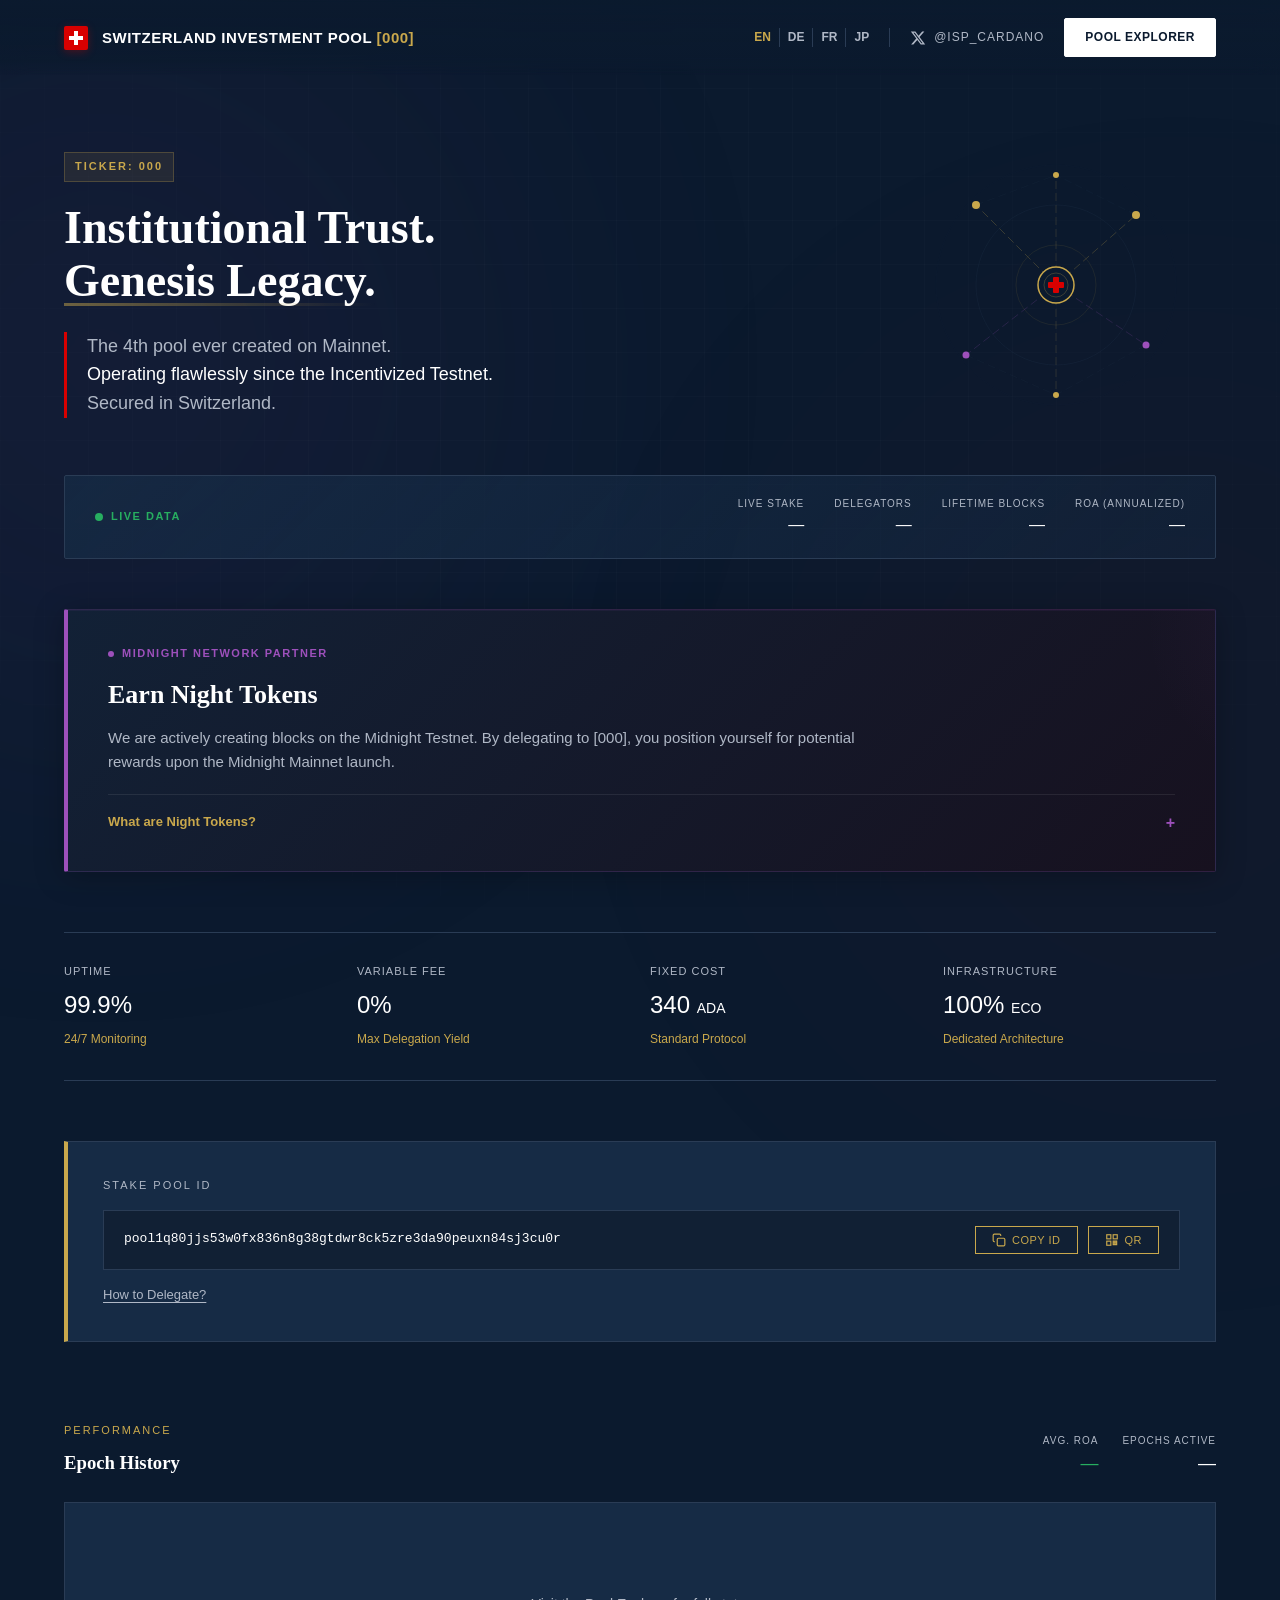
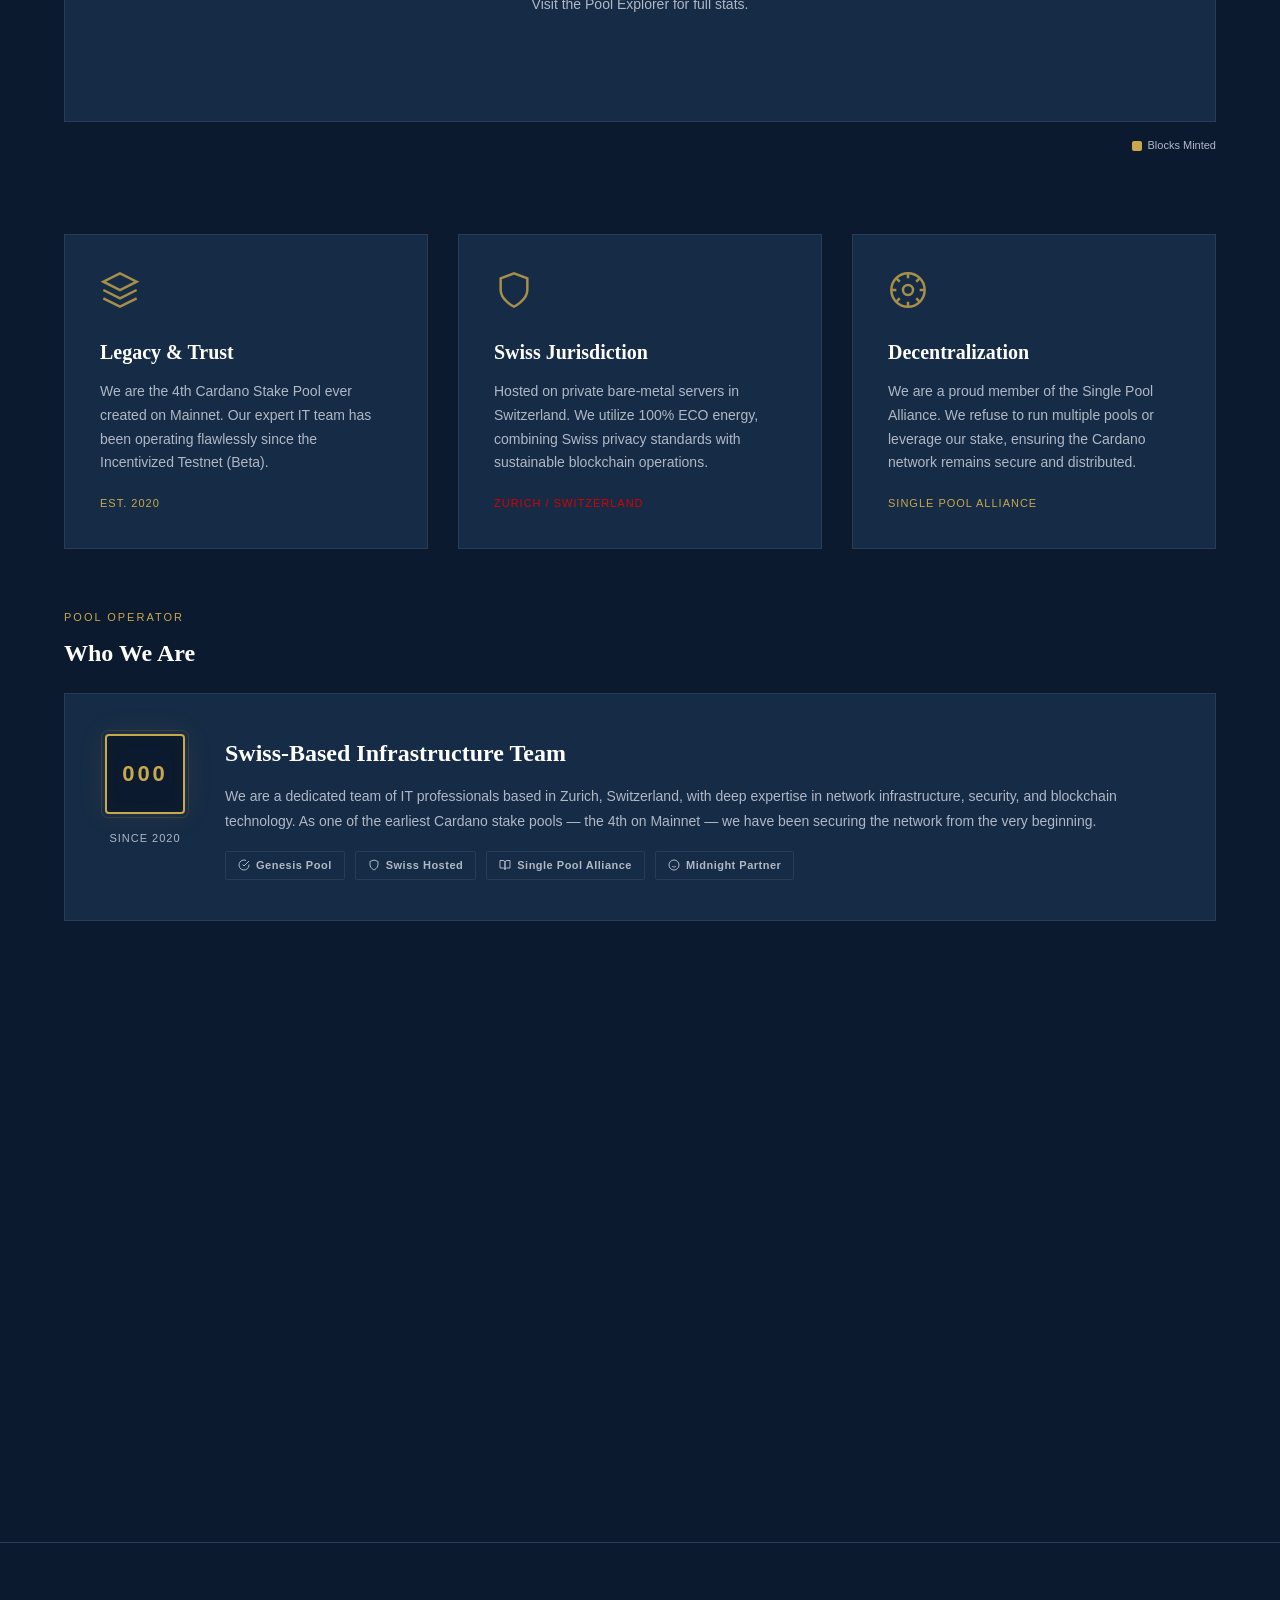
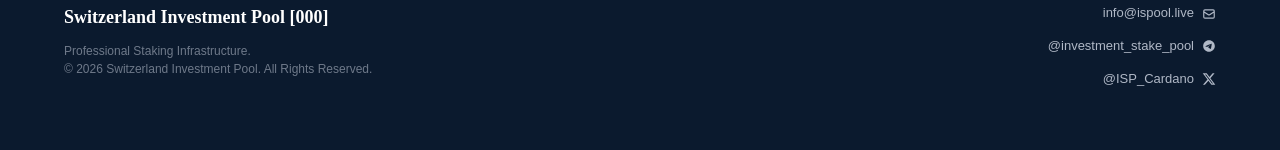
==== index.html @ ace597f5 "Remove yellowish gradient from top of page Removes three gold-tinted background elements that were c" ====
<!DOCTYPE html>
<html lang="en">
<head>
    <meta charset="UTF-8">
    <meta name="viewport" content="width=device-width, initial-scale=1.0">
    
    <title>Switzerland Investment Pool [000] | Midnight & Cardano</title>
    <meta name="description" content="Institutional-grade Cardano Staking. Swiss Jurisdiction. Single Pool Alliance. Ticker: 000. The 4th pool ever created on Mainnet.">
    <meta name="keywords" content="Cardano, Staking, ADA, Stake Pool, Switzerland, Midnight, Night Tokens, Single Pool Alliance, 000">
    <link rel="canonical" href="https://ispool.live/">
    <link rel="alternate" hreflang="en" href="https://ispool.live/">
    <link rel="alternate" hreflang="de" href="https://ispool.live/?lang=de">
    <link rel="alternate" hreflang="fr" href="https://ispool.live/?lang=fr">
    <link rel="alternate" hreflang="ja" href="https://ispool.live/?lang=ja">
    <link rel="alternate" hreflang="x-default" href="https://ispool.live/">
    
    <meta property="og:type" content="website">
    <meta property="og:url" content="https://ispool.live/">
    <meta property="og:title" content="Switzerland Investment Pool [000] — Cardano Staking">
    <meta property="og:description" content="The 4th pool ever created on Mainnet. Swiss Jurisdiction. 100% ECO Energy. Midnight Network Partner.">
    <meta property="og:image" content="https://ispool.live/og-image.png">
    <meta property="og:image:type" content="image/png">
    <meta property="og:image:width" content="1200">
    <meta property="og:image:height" content="630">
    <meta property="og:locale" content="en_US">
    <meta property="og:locale:alternate" content="de_CH">
    <meta property="og:locale:alternate" content="fr_CH">
    <meta property="og:locale:alternate" content="ja_JP">
    
    <meta name="twitter:card" content="summary_large_image">
    <meta name="twitter:site" content="@ISP_Cardano">
    <meta name="twitter:title" content="Switzerland Investment Pool [000]">
    <meta name="twitter:description" content="Institutional-grade Cardano Staking. Swiss Jurisdiction. Midnight Network Partner.">
    <meta name="twitter:image" content="https://ispool.live/og-image.png">

    <link rel="icon" type="image/svg+xml" href="data:image/svg+xml,%3Csvg xmlns='http://www.w3.org/2000/svg' viewBox='0 0 32 32'%3E%3Crect width='32' height='32' fill='%23D80000' rx='4'/%3E%3Cpath fill='%23FFF' d='M14 6h4v8h8v4h-8v8h-4v-8H6v-4h8z'/%3E%3C/svg%3E">
    <link rel="apple-touch-icon" href="apple-touch-icon.png">
    <link rel="icon" type="image/png" sizes="32x32" href="favicon.png">
    
    <meta name="robots" content="index, follow">
    <meta http-equiv="Content-Security-Policy" content="default-src 'self'; script-src 'self' 'unsafe-inline' https://cdnjs.cloudflare.com; style-src 'self' 'unsafe-inline' https://fonts.googleapis.com; font-src https://fonts.gstatic.com; connect-src https://cardano-mainnet.blockfrost.io; img-src 'self' data:;">
    <meta name="theme-color" content="#0B1A2E">
    <meta name="apple-mobile-web-app-capable" content="yes">
    <meta name="apple-mobile-web-app-status-bar-style" content="black-translucent">
    
    <script type="application/ld+json">
    {
        "@context": "https://schema.org",
        "@type": "Organization",
        "name": "Switzerland Investment Pool [000]",
        "url": "https://ispool.live",
        "description": "Institutional-grade Cardano Staking. Swiss Jurisdiction. Single Pool Alliance.",
        "foundingDate": "2020",
        "areaServed": "Worldwide",
        "email": "info@ispool.live",
        "sameAs": ["https://x.com/ISP_Cardano","https://t.me/investment_stake_pool"],
        "address": {"@type": "PostalAddress","addressCountry": "CH","addressLocality": "Zurich"}
    }
    </script>

    <link rel="preconnect" href="https://fonts.googleapis.com">
    <link rel="preconnect" href="https://fonts.gstatic.com" crossorigin>
    <link rel="preconnect" href="https://cdnjs.cloudflare.com" crossorigin>
    <link rel="preconnect" href="https://cardano-mainnet.blockfrost.io" crossorigin>
    <link href="https://fonts.googleapis.com/css2?family=Inter:wght@400;600&family=Playfair+Display:wght@600&display=swap" rel="stylesheet">
    <!-- Noto Sans JP loaded on demand when Japanese is selected (see loadJapaneseFont in JS) -->
    <!-- QR library loaded on demand when QR button is clicked -->
    
    <style>
        :root {
            --bg-dark: #0B1A2E;--bg-card: #162B45;--accent-gold: #C9A84C;
            --accent-purple: #9D50BB;--swiss-red: #D80000;--text-white: #FFFFFF;
            --text-grey: #B0B8C6;--border: #2A3C55;--success: #27AE60;
        }
        *{margin:0;padding:0;box-sizing:border-box}
        html{scroll-behavior:smooth}
        body{font-family:'Inter','Noto Sans JP',sans-serif;background:var(--bg-dark);color:var(--text-white);line-height:1.6;-webkit-font-smoothing:antialiased;overflow-x:hidden}
        .skip-link{position:absolute;top:-100%;left:50%;transform:translateX(-50%);background:var(--accent-gold);color:var(--bg-dark);padding:8px 16px;font-weight:600;font-size:13px;z-index:9999;border-radius:0 0 4px 4px;transition:top .2s}
        .skip-link:focus{top:0}
        .bg-mesh{position:fixed;top:0;left:0;width:100%;height:100%;background-image:linear-gradient(rgba(255,255,255,.015) 1px,transparent 1px),linear-gradient(90deg,rgba(255,255,255,.015) 1px,transparent 1px);background-size:44px 44px;pointer-events:none;z-index:-1;mask-image:radial-gradient(ellipse 120% 120% at 50% 40%,black 20%,transparent 70%);-webkit-mask-image:radial-gradient(ellipse 120% 120% at 50% 40%,black 20%,transparent 70%)}
        .bg-mesh::after{display:none}
        .ambient-glow{position:fixed;pointer-events:none;z-index:-1;width:800px;height:800px;border-radius:50%;filter:blur(160px);opacity:.06;will-change:transform}
        .ambient-glow--purple{bottom:15%;left:-300px;background:var(--accent-purple)}
        .ambient-glow--red{top:35%;right:-300px;background:var(--swiss-red);opacity:.035}
        h1,h2,h3,h4{font-family:'Playfair Display','Noto Sans JP',serif;color:var(--text-white);font-weight:600}
        a{text-decoration:none;color:inherit;transition:all .2s ease}
        .container{max-width:1200px;margin:0 auto;padding:0 24px;position:relative}
        .section-label{font-family:'Inter',sans-serif;font-size:11px;text-transform:uppercase;letter-spacing:2px;color:var(--accent-gold);margin-bottom:8px;display:block}

        /* NAV */
        nav{padding:18px 0;border-bottom:none;background:linear-gradient(to bottom,rgba(11,26,46,.92),rgba(11,26,46,.85) 80%,rgba(11,26,46,0));backdrop-filter:blur(14px);-webkit-backdrop-filter:blur(14px);position:sticky;top:0;z-index:100}
        .nav-content{display:flex;justify-content:space-between;align-items:center}
        .logo-container{display:flex;align-items:center;gap:14px}
        .swiss-cross{width:24px;height:24px;background:var(--swiss-red);position:relative;display:flex;justify-content:center;align-items:center;border-radius:2px;box-shadow:0 2px 8px rgba(216,0,0,.3);flex-shrink:0}
        .swiss-cross::before{content:'';position:absolute;width:14px;height:4px;background:#fff}
        .swiss-cross::after{content:'';position:absolute;width:4px;height:14px;background:#fff}
        .logo-text{font-size:15px;font-weight:700;letter-spacing:.5px;white-space:nowrap}
        .logo-text span{color:var(--accent-gold)}
        .nav-right{display:flex;align-items:center;gap:20px}
        .lang-switch{display:flex;gap:0;font-size:12px;font-weight:600;color:var(--text-grey);border-right:1px solid var(--border);padding-right:20px}
        .lang-opt{cursor:pointer;transition:color .2s;padding:0 8px;border-right:1px solid var(--border)}
        .lang-opt:last-child{border-right:none;padding-right:0}
        .lang-opt:hover,.lang-opt.active{color:var(--accent-gold)}
        .social-link{display:flex;align-items:center;gap:8px;font-size:12px;text-transform:uppercase;letter-spacing:1px;color:var(--text-grey)}
        .social-link:hover{color:var(--accent-gold)}
        .btn-delegate{background:var(--text-white);color:var(--bg-dark);padding:9px 20px;font-weight:600;font-size:12px;text-transform:uppercase;letter-spacing:.5px;border:1px solid var(--text-white);border-radius:2px;transition:all .25s ease}
        .btn-delegate:hover{background:transparent;color:var(--text-white)}
        .nav-toggle{display:none;background:none;border:none;cursor:pointer;width:28px;height:20px;position:relative;flex-shrink:0}
        .nav-toggle span{display:block;width:100%;height:2px;background:var(--text-white);position:absolute;left:0;transition:all .3s ease}
        .nav-toggle span:nth-child(1){top:0}.nav-toggle span:nth-child(2){top:9px}.nav-toggle span:nth-child(3){top:18px}
        .nav-toggle.active span:nth-child(1){top:9px;transform:rotate(45deg)}.nav-toggle.active span:nth-child(2){opacity:0}.nav-toggle.active span:nth-child(3){top:9px;transform:rotate(-45deg)}

        /* ANIMATIONS */
        .reveal{opacity:0;transform:translateY(28px);transition:opacity .8s cubic-bezier(.16,1,.3,1),transform .8s cubic-bezier(.16,1,.3,1)}
        .reveal.visible{opacity:1;transform:translateY(0)}
        .reveal-delay-1{transition-delay:.12s}.reveal-delay-2{transition-delay:.24s}.reveal-delay-3{transition-delay:.36s}

        /* HERO */
        .hero{padding:70px 0 50px;display:flex;align-items:center;gap:60px;position:relative}
        .hero-text{flex:1;min-width:0}.hero-visual{flex:0 0 320px;display:flex;justify-content:center;align-items:center}
        .ticker-badge{display:inline-block;background:rgba(201,168,76,.1);color:var(--accent-gold);padding:5px 10px;font-size:11px;font-weight:600;letter-spacing:2px;margin-bottom:20px;border:1px solid rgba(201,168,76,.25)}
        .hero h1{font-size:46px;line-height:1.15;margin-bottom:24px}
        .hero h1 .gold-line{display:inline-block;position:relative}
        .hero h1 .gold-line::after{content:'';position:absolute;bottom:2px;left:0;width:100%;height:3px;background:linear-gradient(90deg,var(--accent-gold),transparent);opacity:.5}
        .hero-highlight{color:var(--text-grey);font-weight:400;font-size:18px;border-left:3px solid var(--swiss-red);padding-left:20px}

        /* NETWORK VIZ */
        .network-viz{width:280px;height:280px}
        .network-viz svg{width:100%;height:100%}
        .node-pulse{animation:nodePulse 3s ease-in-out infinite}
        .node-pulse:nth-child(2){animation-delay:.5s}.node-pulse:nth-child(3){animation-delay:1s}.node-pulse:nth-child(4){animation-delay:1.5s}.node-pulse:nth-child(5){animation-delay:2s}
        @keyframes nodePulse{0%,100%{opacity:.4;r:3}50%{opacity:1;r:5}}
        .edge-flow{stroke-dasharray:8 4;animation:edgeFlow 2.5s linear infinite}
        @keyframes edgeFlow{to{stroke-dashoffset:-24}}
        .center-ring{animation:ringPulse 4s ease-in-out infinite}
        @keyframes ringPulse{0%,100%{opacity:.15;r:38}50%{opacity:.3;r:42}}

        /* LIVE STATS */
        .live-stats-banner{background:linear-gradient(135deg,rgba(22,43,69,.8),rgba(22,43,69,.4));border:1px solid var(--border);border-radius:2px;padding:20px 30px;margin-bottom:50px;display:flex;align-items:center;gap:12px}
        .live-indicator{display:flex;align-items:center;gap:8px;font-size:11px;font-weight:600;text-transform:uppercase;letter-spacing:1.5px;color:var(--success);white-space:nowrap}
        .live-indicator .dot{width:8px;height:8px;background:var(--success);border-radius:50%;animation:pulse-live 2s ease-in-out infinite}
        @keyframes pulse-live{0%,100%{box-shadow:0 0 0 0 rgba(39,174,96,.5)}50%{box-shadow:0 0 0 6px rgba(39,174,96,0)}}
        .live-stats-grid{display:flex;gap:30px;margin-left:auto;flex-wrap:wrap}
        .live-stat{text-align:right}
        .live-stat-label{font-size:10px;text-transform:uppercase;letter-spacing:1px;color:var(--text-grey)}
        .live-stat-value{font-size:16px;font-weight:500;color:var(--text-white)}
        .live-stat-value.loading{color:var(--text-grey);background:linear-gradient(90deg,var(--text-grey),rgba(176,184,198,.3),var(--text-grey));background-size:200% 100%;-webkit-background-clip:text;-webkit-text-fill-color:transparent;animation:shimmer 1.5s ease-in-out infinite}
        @keyframes shimmer{0%{background-position:200% 0}100%{background-position:-200% 0}}

        /* MIDNIGHT */
        .midnight-feature{background:linear-gradient(135deg,#122136,#17111F);border:1px solid rgba(157,80,187,.2);border-left:4px solid var(--accent-purple);padding:35px 40px;margin-bottom:60px;border-radius:2px;box-shadow:0 4px 30px rgba(0,0,0,.25),inset 0 1px 0 rgba(157,80,187,.08);position:relative;overflow:hidden}
        .midnight-feature::after{content:'';position:absolute;top:-50%;right:-20%;width:300px;height:300px;background:radial-gradient(circle,rgba(157,80,187,.06),transparent 70%);pointer-events:none}
        .midnight-badge{font-size:11px;font-weight:700;text-transform:uppercase;letter-spacing:1.5px;color:var(--accent-purple);margin-bottom:12px;display:flex;align-items:center;gap:8px}
        .midnight-badge::before{content:'';width:6px;height:6px;background:var(--accent-purple);border-radius:50%;animation:pulse-dot 2s ease infinite;flex-shrink:0}
        @keyframes pulse-dot{0%,100%{opacity:1;box-shadow:0 0 0 0 rgba(157,80,187,.4)}50%{opacity:.8;box-shadow:0 0 0 6px rgba(157,80,187,0)}}
        .midnight-content h3{font-size:26px;margin-bottom:10px}
        .midnight-content p{color:var(--text-grey);max-width:750px;font-size:15px;margin-bottom:0}
        details{margin-top:20px;border-top:1px solid rgba(255,255,255,.08);padding-top:15px}
        summary{font-size:13px;color:var(--accent-gold);cursor:pointer;font-weight:600;list-style:none;display:flex;align-items:center;gap:10px}
        summary::-webkit-details-marker{display:none}
        summary::after{content:'+';font-size:16px;margin-left:auto;color:var(--accent-purple);transition:transform .3s}
        details[open] summary::after{content:'−'}
        details .details-body{font-size:14px;margin-top:10px;color:var(--text-grey);line-height:1.7;animation:slideDown .3s ease}
        @keyframes slideDown{from{opacity:0;transform:translateY(-6px)}to{opacity:1;transform:translateY(0)}}

        /* METRICS */
        .metrics-strip{display:grid;grid-template-columns:repeat(4,1fr);gap:20px;margin-bottom:60px;padding:30px 0;border-top:1px solid var(--border);border-bottom:1px solid var(--border)}
        .metric-item h4{font-family:'Inter','Noto Sans JP',sans-serif;font-size:11px;text-transform:uppercase;letter-spacing:1px;color:var(--text-grey);margin-bottom:6px;font-weight:500}
        .metric-item p{font-size:24px;font-weight:400}
        .metric-item .sub-text{font-size:12px;color:var(--accent-gold)}

        /* POOL ID */
        .pool-id-section{background:var(--bg-card);padding:35px;border:1px solid var(--border);margin-bottom:80px;border-left:4px solid var(--accent-gold)}
        .pool-id-box{display:flex;justify-content:space-between;align-items:center;background:rgba(0,0,0,.25);padding:15px 20px;border:1px solid var(--border);margin-top:15px;gap:15px;flex-wrap:wrap}
        .id-text{font-family:'Inter',monospace;font-size:13px;word-break:break-all;flex:1}
        .pool-id-actions{display:flex;gap:10px;align-items:center}
        .copy-btn,.qr-btn{background:transparent;border:1px solid var(--accent-gold);color:var(--accent-gold);padding:6px 16px;font-size:11px;cursor:pointer;text-transform:uppercase;transition:all .25s ease;white-space:nowrap;font-family:'Inter',sans-serif;letter-spacing:.5px;display:flex;align-items:center;gap:6px}
        .copy-btn:hover,.qr-btn:hover{background:var(--accent-gold);color:var(--bg-dark)}
        .copy-btn:focus-visible,.qr-btn:focus-visible{outline:2px solid var(--accent-gold);outline-offset:2px}
        .copy-btn.copied{border-color:var(--success);color:var(--success)}
        .help-link{display:inline-block;margin-top:15px;font-size:13px;color:var(--text-grey);text-decoration:underline;cursor:pointer;text-underline-offset:3px}
        .help-link:hover{color:var(--accent-gold)}

        /* PERFORMANCE */
        .performance-section{margin-bottom:80px}
        .perf-header{display:flex;justify-content:space-between;align-items:flex-end;margin-bottom:24px;flex-wrap:wrap;gap:12px}
        .perf-summary{display:flex;gap:24px}
        .perf-summary-item{text-align:right}
        .perf-summary-label{font-size:10px;text-transform:uppercase;letter-spacing:1px;color:var(--text-grey)}
        .perf-summary-value{font-size:18px;font-weight:500}
        .perf-summary-value.positive{color:var(--success)}
        .chart-container{background:var(--bg-card);border:1px solid var(--border);padding:30px;min-height:220px}
        .chart-bars{display:flex;align-items:flex-end;gap:3px;height:160px;padding-top:10px}
        .chart-bar-wrap{flex:1;display:flex;flex-direction:column;align-items:center;gap:6px;height:100%;justify-content:flex-end}
        .chart-bar{width:100%;min-width:6px;background:linear-gradient(to top,rgba(201,168,76,.3),var(--accent-gold));border-radius:2px 2px 0 0;transition:all .4s ease}
        .chart-bar:hover{filter:brightness(1.2)}
        .chart-bar.missed{background:linear-gradient(to top,rgba(216,0,0,.2),rgba(216,0,0,.5))}
        .chart-bar-label{font-size:9px;color:var(--text-grey)}
        .chart-placeholder{color:var(--text-grey);font-size:14px;text-align:center;padding:60px 20px}
        .chart-legend{display:flex;gap:20px;margin-top:15px;justify-content:flex-end}
        .chart-legend-item{display:flex;align-items:center;gap:6px;font-size:11px;color:var(--text-grey)}
        .chart-legend-dot{width:10px;height:10px;border-radius:2px;background:var(--accent-gold)}

        /* CARDS */
        .grid-section{display:grid;grid-template-columns:repeat(auto-fit,minmax(300px,1fr));gap:30px;margin-bottom:60px}
        .card{padding:35px;border:1px solid var(--border);background:var(--bg-card);transition:transform .3s cubic-bezier(.16,1,.3,1),border-color .3s,box-shadow .3s;display:flex;flex-direction:column;justify-content:space-between;position:relative;overflow:hidden}
        .card::before{content:'';position:absolute;top:0;left:0;width:100%;height:2px;background:linear-gradient(90deg,transparent,var(--accent-gold),transparent);opacity:0;transition:opacity .3s}
        .card:hover{transform:translateY(-4px);border-color:rgba(201,168,76,.3);box-shadow:0 8px 30px rgba(0,0,0,.3)}
        .card:hover::before{opacity:1}
        .card-icon{width:40px;height:40px;margin-bottom:18px;color:var(--accent-gold);opacity:.8}
        .card h3{font-size:20px;margin-bottom:12px}
        .card p{color:var(--text-grey);font-size:14px;margin-bottom:20px;line-height:1.7}
        .card-footer{font-size:11px;text-transform:uppercase;letter-spacing:1px;margin-top:auto}
        .card-footer--gold{color:var(--accent-gold)}
        .card-footer--red{color:var(--swiss-red)}

        /* OPERATOR */
        .operator-section{margin-bottom:80px}
        .operator-card{display:grid;grid-template-columns:auto 1fr;gap:40px;background:var(--bg-card);border:1px solid var(--border);padding:40px}
        .operator-visual{display:flex;flex-direction:column;align-items:center;gap:16px}
        .operator-badge{width:80px;height:80px;background:var(--bg-dark);border:2px solid var(--accent-gold);border-radius:4px;display:flex;align-items:center;justify-content:center;font-family:'Inter',sans-serif;font-size:22px;font-weight:700;letter-spacing:3px;color:var(--accent-gold);box-shadow:0 0 30px rgba(201,168,76,0.1),inset 0 0 20px rgba(201,168,76,0.03);position:relative}
        .operator-badge::after{content:'';position:absolute;inset:-6px;border:1px solid rgba(201,168,76,0.15);border-radius:7px;pointer-events:none}
        .operator-since{font-size:11px;color:var(--text-grey);text-transform:uppercase;letter-spacing:1px}
        .operator-details h3{font-size:24px;margin-bottom:12px}
        .operator-details p{color:var(--text-grey);font-size:14px;line-height:1.8;margin-bottom:16px}
        .operator-badges{display:flex;gap:10px;flex-wrap:wrap}
        .op-badge{padding:5px 12px;font-size:11px;font-weight:600;letter-spacing:.5px;border:1px solid var(--border);color:var(--text-grey);border-radius:2px;display:flex;align-items:center;gap:6px}
        .op-badge svg{width:12px;height:12px}

        /* UTILITY */
        .text-white-medium{color:var(--text-white);font-weight:500}
        .unit{font-size:14px}
        .section-title{font-size:24px;margin-bottom:20px}
        .pool-id-label{font-size:11px;color:var(--text-grey);text-transform:uppercase;letter-spacing:2px}
        .footer-copy{opacity:.6;line-height:1.5;font-size:12px}
        .modal-subtitle{color:var(--text-grey);font-size:14px;margin-bottom:20px}
        .modal-heading{margin-bottom:20px;color:var(--accent-gold)}
        .qr-modal-narrow{max-width:400px}
        .qr-code-wrap{background:#fff;padding:16px;border-radius:4px;display:inline-block;margin-bottom:16px}

        /* SPECS */
        .specs-section{margin-bottom:80px}
        .specs-container{border:1px solid var(--border);border-radius:2px;overflow:hidden}
        .spec-row{display:flex;border-bottom:1px solid var(--border);background:rgba(22,43,69,.3);transition:background .2s}
        .spec-row:hover{background:rgba(22,43,69,.6)}
        .spec-row:last-child{border-bottom:none}
        .spec-label{width:30%;padding:20px;background:rgba(11,26,46,.8);border-right:1px solid var(--border);color:var(--text-grey);font-size:13px;font-weight:500;display:flex;align-items:center}
        .spec-value{width:70%;padding:20px;font-family:'Inter',monospace;font-size:13px;display:flex;flex-direction:column;justify-content:center}
        .spec-value span{font-size:12px;color:var(--accent-gold);margin-top:4px}

        /* FOOTER */
        footer{border-top:1px solid var(--border);padding:60px 0;color:var(--text-grey);font-size:13px;background:var(--bg-dark)}
        .footer-content{display:flex;justify-content:space-between;align-items:flex-start;flex-wrap:wrap;gap:40px}
        .footer-brand{font-family:'Playfair Display',serif;color:var(--text-white);font-size:18px;margin-bottom:10px;font-weight:600}
        .footer-links{display:flex;flex-direction:column;gap:12px;text-align:right}
        .footer-link{display:flex;align-items:center;justify-content:flex-end;gap:8px;transition:color .2s}
        .footer-link:hover{color:var(--accent-gold)}

        /* MODALS */
        .modal{display:none;position:fixed;z-index:1000;left:0;top:0;width:100%;height:100%;overflow:auto;background:rgba(0,0,0,.8);backdrop-filter:blur(5px);-webkit-backdrop-filter:blur(5px);align-items:center;justify-content:center}
        .modal.open{display:flex}
        .modal-content{background:var(--bg-card);border:1px solid rgba(201,168,76,.3);padding:40px;width:90%;max-width:520px;position:relative;box-shadow:0 10px 50px rgba(0,0,0,.6);animation:modalIn .35s cubic-bezier(.16,1,.3,1)}
        .close-modal{color:var(--text-grey);position:absolute;top:16px;right:20px;font-size:28px;font-weight:bold;cursor:pointer;line-height:20px;background:none;border:none}
        .close-modal:hover{color:var(--text-white)}
        .close-modal:focus-visible{outline:2px solid var(--accent-gold);outline-offset:2px}
        .step-list{margin-top:20px;list-style:none}
        .step-list li{margin-bottom:15px;display:flex;gap:15px;color:var(--text-grey);font-size:14px;line-height:1.6}
        .step-num{background:var(--accent-gold);color:var(--bg-dark);width:24px;height:24px;border-radius:50%;display:flex;justify-content:center;align-items:center;font-weight:bold;font-size:12px;flex-shrink:0}
        .wallet-links{display:flex;flex-wrap:wrap;gap:8px;margin-top:20px;padding-top:20px;border-top:1px solid var(--border)}
        .wallet-links-label{font-size:11px;text-transform:uppercase;letter-spacing:1px;color:var(--text-grey);width:100%;margin-bottom:4px}
        .wallet-btn{padding:8px 14px;font-size:12px;font-weight:600;border:1px solid var(--border);background:rgba(0,0,0,.2);color:var(--text-white);border-radius:2px;cursor:pointer;transition:all .2s;display:inline-block}
        .wallet-btn:hover{border-color:var(--accent-gold);color:var(--accent-gold)}
        .qr-modal-body{display:flex;flex-direction:column;align-items:center;padding:20px 0}
        .qr-id-text{font-family:monospace;font-size:11px;color:var(--text-grey);word-break:break-all;text-align:center;max-width:320px}
        @keyframes modalIn{from{opacity:0;transform:translateY(-16px) scale(.97)}to{opacity:1;transform:translateY(0) scale(1)}}

        *:focus-visible{outline:2px solid var(--accent-gold);outline-offset:2px}
        a:focus:not(:focus-visible),button:focus:not(:focus-visible){outline:none}

        @media(max-width:900px){
            .hero{flex-direction:column;gap:30px}.hero-visual{flex:none}
            .live-stats-banner{flex-direction:column;align-items:flex-start}.live-stats-grid{margin-left:0}
            .operator-card{grid-template-columns:1fr}.operator-visual{flex-direction:row}
            .perf-header{flex-direction:column;align-items:flex-start}.perf-summary{justify-content:flex-start}.perf-summary-item{text-align:left}
        }
        @media(max-width:768px){
            .hero h1{font-size:32px}.metrics-strip{grid-template-columns:1fr 1fr;gap:30px 20px}
            .pool-id-box{flex-direction:column;align-items:flex-start}.pool-id-actions{width:100%}.copy-btn,.qr-btn{flex:1;justify-content:center}
            .spec-row{flex-direction:column}.spec-label{width:100%;border-right:none;border-bottom:1px solid var(--border);padding:15px}.spec-value{width:100%;padding:15px}
            .footer-content,.footer-links{flex-direction:column;text-align:center;align-items:center}.footer-link{justify-content:center}
            .midnight-feature{padding:25px 20px}.hero-highlight{font-size:16px}.network-viz{width:220px;height:220px}
            .chart-bar-label{display:none}
            .nav-toggle{display:block}
            .nav-right{position:fixed;top:61px;left:0;right:0;background:rgba(11,26,46,.97);backdrop-filter:blur(12px);-webkit-backdrop-filter:blur(12px);flex-direction:column;align-items:center;gap:20px;padding:30px 24px;border-bottom:1px solid var(--border);transform:translateY(-120%);opacity:0;transition:transform .35s cubic-bezier(.16,1,.3,1),opacity .25s ease;pointer-events:none}
            .nav-right.open{transform:translateY(0);opacity:1;pointer-events:auto}
            .lang-switch{border-right:none;padding-right:0;border-bottom:1px solid var(--border);padding-bottom:15px}
        }
        @media(max-width:480px){.hero h1{font-size:28px}.metrics-strip{grid-template-columns:1fr}.grid-section{grid-template-columns:1fr}.logo-text{font-size:12px}}
        @media(max-width:768px){nav{backdrop-filter:blur(8px);-webkit-backdrop-filter:blur(8px)}.ambient-glow{filter:blur(80px);width:400px;height:400px}}

        @media(prefers-reduced-motion:reduce){
            *,*::before,*::after{animation-duration:0.01ms !important;animation-iteration-count:1 !important;transition-duration:0.01ms !important;scroll-behavior:auto !important}
            .reveal{opacity:1;transform:none}
            .live-stat-value.loading{animation:none;-webkit-text-fill-color:var(--text-grey)}
        }

        @media print{
            body{background:#fff;color:#000}
            .bg-mesh,.ambient-glow,.network-viz,nav,.hero-visual,.chart-container,.chart-legend{display:none}
            *{color:#000 !important;border-color:#ccc !important;box-shadow:none !important;text-shadow:none !important}
            .card,.midnight-feature,.operator-card,.pool-id-section,.specs-container,.live-stats-banner{background:#fff !important;border:1px solid #ccc !important}
            .section-label,.midnight-badge,.accent-gold{color:#333 !important}
            a[href]::after{content:' (' attr(href) ')';font-size:11px;color:#666}
            .modal{display:none !important}
        }
    </style>
</head>
<body>
    <a href="#main-content" class="skip-link">Skip to main content</a>
    <div class="bg-mesh" aria-hidden="true"></div>
    <div class="ambient-glow ambient-glow--purple" aria-hidden="true"></div>
    <div class="ambient-glow ambient-glow--red" aria-hidden="true"></div>

    <nav aria-label="Main navigation">
        <div class="container nav-content">
            <div class="logo-container">
                <div class="swiss-cross" role="img" aria-label="Swiss cross"></div>
                <div class="logo-text">SWITZERLAND INVESTMENT POOL <span>[000]</span></div>
            </div>
            <button class="nav-toggle" aria-label="Toggle menu" aria-expanded="false" onclick="toggleMobileNav()"><span></span><span></span><span></span></button>
            <div class="nav-right" id="navRight">
                <div class="lang-switch" role="group" aria-label="Language">
                    <span class="lang-opt active" onclick="setLanguage('en')" role="button" tabindex="0" aria-label="English">EN</span>
                    <span class="lang-opt" onclick="setLanguage('de')" role="button" tabindex="0" aria-label="Deutsch">DE</span>
                    <span class="lang-opt" onclick="setLanguage('fr')" role="button" tabindex="0" aria-label="Français">FR</span>
                    <span class="lang-opt" onclick="setLanguage('ja')" role="button" tabindex="0" aria-label="日本語">JP</span>
                </div>
                <a href="https://x.com/ISP_Cardano" target="_blank" rel="noopener noreferrer" class="social-link" aria-label="Follow on X">
                    <svg viewBox="0 0 24 24" width="16" height="16" fill="currentColor" aria-hidden="true"><path d="M18.244 2.25h3.308l-7.227 8.26 8.502 11.24H16.17l-5.214-6.817L4.99 21.75H1.68l7.73-8.835L1.254 2.25H8.08l4.713 6.231zm-1.161 17.52h1.833L7.084 4.126H5.117z"/></svg>
                    <span>@ISP_Cardano</span>
                </a>
                <a href="https://beta.cexplorer.io/pool/pool1q80jjs53w0fx836n8g38gtdwr8ck5zre3da90peuxn84sj3cu0r?tab=performance" target="_blank" rel="noopener noreferrer" class="btn-delegate" data-i18n="nav_explorer">Pool Explorer</a>
            </div>
        </div>
    </nav>

    <main id="main-content"><div class="container">

        <section class="hero">
            <div class="hero-text">
                <span class="ticker-badge reveal">TICKER: 000</span>
                <h1 class="reveal reveal-delay-1" data-i18n="hero_title">Institutional Trust.<br><span class="gold-line">Genesis Legacy.</span></h1>
                <div class="hero-highlight reveal reveal-delay-2">
                    <span data-i18n="hero_sub1">The 4th pool ever created on Mainnet.</span><br>
                    <span class="text-white-medium" data-i18n="hero_sub2">Operating flawlessly since the Incentivized Testnet.</span><br>
                    <span data-i18n="hero_sub3">Secured in Switzerland.</span>
                </div>
            </div>
            <div class="hero-visual reveal reveal-delay-3" aria-hidden="true">
                <div class="network-viz">
                    <svg viewBox="0 0 280 280" fill="none">
                        <circle class="center-ring" cx="140" cy="140" r="40" stroke="#C9A84C" stroke-width=".5" fill="none" opacity=".2"/>
                        <circle cx="140" cy="140" r="80" stroke="#2A3C55" stroke-width=".5" fill="none" opacity=".4"/>
                        <circle cx="140" cy="140" r="120" stroke="#2A3C55" stroke-width=".3" fill="none" opacity=".2"/>
                        <line class="edge-flow" x1="140" y1="140" x2="60" y2="60" stroke="#C9A84C" stroke-width=".8" opacity=".3"/>
                        <line class="edge-flow" x1="140" y1="140" x2="220" y2="70" stroke="#C9A84C" stroke-width=".8" opacity=".3"/>
                        <line class="edge-flow" x1="140" y1="140" x2="230" y2="200" stroke="#9D50BB" stroke-width=".8" opacity=".25"/>
                        <line class="edge-flow" x1="140" y1="140" x2="50" y2="210" stroke="#9D50BB" stroke-width=".8" opacity=".25"/>
                        <line class="edge-flow" x1="140" y1="140" x2="140" y2="30" stroke="#C9A84C" stroke-width=".8" opacity=".2"/>
                        <line class="edge-flow" x1="140" y1="140" x2="140" y2="250" stroke="#C9A84C" stroke-width=".8" opacity=".2"/>
                        <line class="edge-flow" x1="60" y1="60" x2="140" y2="30" stroke="#2A3C55" stroke-width=".5" opacity=".3"/>
                        <line class="edge-flow" x1="220" y1="70" x2="140" y2="30" stroke="#2A3C55" stroke-width=".5" opacity=".3"/>
                        <line class="edge-flow" x1="230" y1="200" x2="140" y2="250" stroke="#2A3C55" stroke-width=".5" opacity=".3"/>
                        <line class="edge-flow" x1="50" y1="210" x2="140" y2="250" stroke="#2A3C55" stroke-width=".5" opacity=".3"/>
                        <circle class="node-pulse" cx="60" cy="60" r="4" fill="#C9A84C"/>
                        <circle class="node-pulse" cx="220" cy="70" r="4" fill="#C9A84C"/>
                        <circle class="node-pulse" cx="230" cy="200" r="3.5" fill="#9D50BB"/>
                        <circle class="node-pulse" cx="50" cy="210" r="3.5" fill="#9D50BB"/>
                        <circle class="node-pulse" cx="140" cy="30" r="3" fill="#C9A84C"/>
                        <circle class="node-pulse" cx="140" cy="250" r="3" fill="#C9A84C"/>
                        <circle cx="140" cy="140" r="18" fill="#0B1A2E" stroke="#C9A84C" stroke-width="1.5"/>
                        <circle cx="140" cy="140" r="12" fill="none" stroke="#C9A84C" stroke-width=".5" opacity=".5"/>
                        <rect x="137" y="132" width="6" height="16" rx="1" fill="#D80000"/>
                        <rect x="132" y="137" width="16" height="6" rx="1" fill="#D80000"/>
                    </svg>
                </div>
            </div>
        </section>

        <section class="live-stats-banner reveal" aria-label="Live pool statistics" id="liveStats">
            <div class="live-indicator"><span class="dot"></span><span data-i18n="live_label">LIVE DATA</span></div>
            <div class="live-stats-grid">
                <div class="live-stat"><div class="live-stat-label" data-i18n="live_stake">Live Stake</div><div class="live-stat-value loading" id="liveStake">Loading…</div></div>
                <div class="live-stat"><div class="live-stat-label" data-i18n="live_delegators">Delegators</div><div class="live-stat-value loading" id="liveDelegators">Loading…</div></div>
                <div class="live-stat"><div class="live-stat-label" data-i18n="live_blocks">Lifetime Blocks</div><div class="live-stat-value loading" id="liveBlocks">Loading…</div></div>
                <div class="live-stat"><div class="live-stat-label" data-i18n="live_roa">ROA (Annualized)</div><div class="live-stat-value loading" id="liveROA">Loading…</div></div>
            </div>
        </section>

        <section class="midnight-feature reveal" aria-label="Midnight Partnership">
            <span class="midnight-badge" data-i18n="mn_badge">Midnight Network Partner</span>
            <div class="midnight-content">
                <h3 data-i18n="mn_title">Earn Night Tokens</h3>
                <p data-i18n="mn_text">We are actively creating blocks on the Midnight Testnet. By delegating to [000], you position yourself for potential rewards upon the Midnight Mainnet launch.</p>
                <details><summary data-i18n="mn_faq_q">What are Night Tokens?</summary><p class="details-body" data-i18n="mn_faq_a">Midnight is a partner chain to Cardano focused on data protection. Night Tokens are the utility token of the Midnight network. By delegating ADA to a partner pool like ours, you may be eligible to earn these tokens in addition to your standard ADA rewards.</p></details>
            </div>
        </section>

        <section class="metrics-strip reveal" aria-label="Pool metrics">
            <div class="metric-item"><h4 data-i18n="met_uptime">Uptime</h4><p>99.9%</p><span class="sub-text" data-i18n="met_uptime_sub">24/7 Monitoring</span></div>
            <div class="metric-item"><h4 data-i18n="met_var">Variable Fee</h4><p>0%</p><span class="sub-text" data-i18n="met_var_sub">Max Delegation Yield</span></div>
            <div class="metric-item"><h4 data-i18n="met_fixed">Fixed Cost</h4><p>340 <span class="unit">ADA</span></p><span class="sub-text" data-i18n="met_fixed_sub">Standard Protocol</span></div>
            <div class="metric-item"><h4 data-i18n="met_infra">Infrastructure</h4><p>100% <span class="unit">ECO</span></p><span class="sub-text" data-i18n="met_infra_sub">Dedicated Architecture</span></div>
        </section>

        <section class="pool-id-section reveal" aria-label="Pool ID">
            <div class="pool-id-label" data-i18n="pool_label">Stake Pool ID</div>
            <div class="pool-id-box">
                <div class="id-text" id="poolId">pool1q80jjs53w0fx836n8g38gtdwr8ck5zre3da90peuxn84sj3cu0r</div>
                <div class="pool-id-actions">
                    <button type="button" class="copy-btn" onclick="copyToClipboard()" aria-label="Copy Pool ID">
                        <svg width="14" height="14" viewBox="0 0 24 24" fill="none" stroke="currentColor" stroke-width="2" aria-hidden="true"><rect x="9" y="9" width="13" height="13" rx="2"/><path d="M5 15H4a2 2 0 01-2-2V4a2 2 0 012-2h9a2 2 0 012 2v1"/></svg><span data-i18n="btn_copy">Copy ID</span></button>
                    <button type="button" class="qr-btn" onclick="openQRModal()" aria-label="Show QR Code">
                        <svg width="14" height="14" viewBox="0 0 24 24" fill="none" stroke="currentColor" stroke-width="2" aria-hidden="true"><rect x="3" y="3" width="7" height="7"/><rect x="14" y="3" width="7" height="7"/><rect x="3" y="14" width="7" height="7"/><path d="M14 14h3v3h-3zM17 17h3v3h-3zM14 17h3v3h-3zM17 14h3v3h-3z"/></svg>QR</button>
                </div>
            </div>
            <span class="help-link" onclick="openDelegateModal()" role="button" tabindex="0" data-i18n="how_delegate">How to Delegate?</span>
        </section>

        <section class="performance-section reveal" aria-label="Performance">
            <div class="perf-header">
                <div><span class="section-label" data-i18n="perf_label">Performance</span><h3 data-i18n="perf_title">Epoch History</h3></div>
                <div class="perf-summary">
                    <div class="perf-summary-item"><div class="perf-summary-label" data-i18n="perf_avg">Avg. ROA</div><div class="perf-summary-value positive" id="perfAvgROA">—</div></div>
                    <div class="perf-summary-item"><div class="perf-summary-label" data-i18n="perf_epochs">Epochs Active</div><div class="perf-summary-value" id="perfEpochs">—</div></div>
                </div>
            </div>
            <div class="chart-container" id="chartContainer"><div class="chart-placeholder" id="chartPlaceholder" data-i18n="perf_loading">Loading epoch data…</div></div>
            <div class="chart-legend"><div class="chart-legend-item"><div class="chart-legend-dot"></div><span data-i18n="perf_minted">Blocks Minted</span></div></div>
        </section>

        <section class="grid-section" aria-label="Features">
            <article class="card reveal"><div>
                <svg class="card-icon" viewBox="0 0 24 24" fill="none" stroke="currentColor" stroke-width="1.5" aria-hidden="true"><path d="M12 2L2 7l10 5 10-5-10-5z"/><path d="M2 17l10 5 10-5"/><path d="M2 12l10 5 10-5"/></svg>
                <h3 data-i18n="card1_title">Legacy & Trust</h3><p data-i18n="card1_text">We are the 4th Cardano Stake Pool ever created on Mainnet. Our expert IT team has been operating flawlessly since the Incentivized Testnet (Beta).</p>
            </div><div class="card-footer card-footer--gold">Est. 2020</div></article>

            <article class="card reveal reveal-delay-1"><div>
                <svg class="card-icon" viewBox="0 0 24 24" fill="none" stroke="currentColor" stroke-width="1.5" aria-hidden="true"><path d="M12 22s8-4 8-10V5l-8-3-8 3v7c0 6 8 10 8 10z"/></svg>
                <h3 data-i18n="card2_title">Swiss Jurisdiction</h3><p data-i18n="card2_text">Hosted on private bare-metal servers in Switzerland. We utilize 100% ECO energy, combining Swiss privacy standards with sustainable blockchain operations.</p>
            </div><div class="card-footer card-footer--red">Zurich / Switzerland</div></article>

            <article class="card reveal reveal-delay-2"><div>
                <svg class="card-icon" viewBox="0 0 24 24" fill="none" stroke="currentColor" stroke-width="1.5" aria-hidden="true"><circle cx="12" cy="12" r="10"/><circle cx="12" cy="12" r="3"/><path d="M12 2v3M12 19v3M2 12h3M19 12h3M4.93 4.93l2.12 2.12M16.95 16.95l2.12 2.12M4.93 19.07l2.12-2.12M16.95 7.05l2.12-2.12"/></svg>
                <h3 data-i18n="card3_title">Decentralization</h3><p data-i18n="card3_text">We are a proud member of the Single Pool Alliance. We refuse to run multiple pools or leverage our stake, ensuring the Cardano network remains secure and distributed.</p>
            </div><div class="card-footer card-footer--gold" data-i18n="card3_foot">Single Pool Alliance</div></article>
        </section>

        <section class="operator-section reveal" aria-label="Operator">
            <span class="section-label" data-i18n="op_label">Pool Operator</span>
            <h3 class="section-title" data-i18n="op_section_title">Who We Are</h3>
            <div class="operator-card">
                <div class="operator-visual"><div class="operator-badge">000</div><span class="operator-since" data-i18n="op_since">Since 2020</span></div>
                <div class="operator-details">
                    <h3 data-i18n="op_title">Swiss-Based Infrastructure Team</h3>
                    <p data-i18n="op_text">We are a dedicated team of IT professionals based in Zurich, Switzerland, with deep expertise in network infrastructure, security, and blockchain technology. As one of the earliest Cardano stake pools — the 4th on Mainnet — we have been securing the network from the very beginning.</p>
                    <div class="operator-badges">
                        <span class="op-badge"><svg viewBox="0 0 24 24" fill="none" stroke="currentColor" stroke-width="2" aria-hidden="true"><path d="M22 11.08V12a10 10 0 11-5.93-9.14"/><polyline points="22 4 12 14.01 9 11.01"/></svg><span data-i18n="op_b1">Genesis Pool</span></span>
                        <span class="op-badge"><svg viewBox="0 0 24 24" fill="none" stroke="currentColor" stroke-width="2" aria-hidden="true"><path d="M12 22s8-4 8-10V5l-8-3-8 3v7c0 6 8 10 8 10z"/></svg><span data-i18n="op_b2">Swiss Hosted</span></span>
                        <span class="op-badge"><svg viewBox="0 0 24 24" fill="none" stroke="currentColor" stroke-width="2" aria-hidden="true"><path d="M2 3h6a4 4 0 014 4v14a3 3 0 00-3-3H2z"/><path d="M22 3h-6a4 4 0 00-4 4v14a3 3 0 013-3h7z"/></svg><span data-i18n="op_b3">Single Pool Alliance</span></span>
                        <span class="op-badge"><svg viewBox="0 0 24 24" fill="none" stroke="currentColor" stroke-width="2" aria-hidden="true"><circle cx="12" cy="12" r="10"/><path d="M8 14s1.5 2 4 2 4-2 4-2"/><line x1="9" y1="9" x2="9.01" y2="9"/><line x1="15" y1="9" x2="15.01" y2="9"/></svg><span data-i18n="op_b4">Midnight Partner</span></span>
                    </div>
                </div>
            </div>
        </section>

        <section class="specs-section reveal" aria-label="Hardware">
            <h3 class="section-title" data-i18n="specs_title">Hardware Specifications</h3>
            <div class="specs-container">
                <div class="spec-row"><div class="spec-label" data-i18n="spec_model">Server Model</div><div class="spec-value" data-i18n="spec_val_model">Dedicated Bare Metal</div></div>
                <div class="spec-row"><div class="spec-label" data-i18n="spec_cpu">Processor</div><div class="spec-value">AMD Ryzen™ 7 PRO 8700GE<span>Octa-Core "Phoenix 1" (Zen4) Architecture</span></div></div>
                <div class="spec-row"><div class="spec-label" data-i18n="spec_ram">Memory (RAM)</div><div class="spec-value">128 GB DDR5 ECC UDIMM<span data-i18n="spec_ram_sub">Enterprise Grade Error Correction Code for stability</span></div></div>
                <div class="spec-row"><div class="spec-label" data-i18n="spec_storage">Storage</div><div class="spec-value">2x 512 GB Gen4 NVMe SSD<span data-i18n="spec_storage_sub">Configured in Software RAID 1 for data redundancy</span></div></div>
                <div class="spec-row"><div class="spec-label" data-i18n="spec_eff">Efficiency</div><div class="spec-value">Eco-Optimized Footprint<span data-i18n="spec_eff_sub">High-performance multitasking with minimal energy consumption</span></div></div>
            </div>
        </section>

    </div></main>

    <footer><div class="container footer-content">
        <div><div class="footer-brand">Switzerland Investment Pool [000]</div><p class="footer-copy"><span data-i18n="foot_tag">Professional Staking Infrastructure.</span><br>&copy; <span id="copyrightYear">2026</span> Switzerland Investment Pool. All Rights Reserved.</p></div>
        <div class="footer-links">
            <a href="mailto:info@ispool.live" class="footer-link">info@ispool.live <svg width="14" height="14" fill="none" stroke="currentColor" stroke-width="2" viewBox="0 0 24 24" aria-hidden="true"><path d="M3 8l7.89 5.26a2 2 0 002.22 0L21 8M5 19h14a2 2 0 002-2V7a2 2 0 00-2-2H5a2 2 0 00-2 2v10a2 2 0 002 2z"/></svg></a>
            <a href="https://t.me/investment_stake_pool" target="_blank" rel="noopener noreferrer" class="footer-link">@investment_stake_pool <svg width="14" height="14" viewBox="0 0 24 24" fill="currentColor" aria-hidden="true"><path d="M12 2C6.48 2 2 6.48 2 12s4.48 10 10 10 10-4.48 10-10S17.52 2 12 2zm4.64 6.8c-.15 1.58-.8 5.42-1.13 7.19-.14.75-.42 1-.68 1.03-.58.05-1.02-.38-1.58-.75-.88-.58-1.38-.94-2.23-1.5-.99-.65-.35-1.01.22-1.59.15-.15 2.71-2.48 2.76-2.69a.2.2 0 00-.05-.18c-.06-.05-.14-.03-.21-.02-.09.02-1.49.95-4.22 2.79-.4.27-.76.41-1.08.4-.36-.01-1.04-.2-1.55-.37-.63-.2-1.12-.31-1.08-.66.02-.18.27-.36.74-.55 2.92-1.27 4.86-2.11 5.83-2.51 2.78-1.16 3.35-1.36 3.73-1.36.08 0 .27.02.39.12.1.08.13.19.14.27-.01.06.01.24 0 .24z"/></svg></a>
            <a href="https://x.com/ISP_Cardano" target="_blank" rel="noopener noreferrer" class="footer-link">@ISP_Cardano <svg width="14" height="14" viewBox="0 0 24 24" fill="currentColor" aria-hidden="true"><path d="M18.244 2.25h3.308l-7.227 8.26 8.502 11.24H16.17l-5.214-6.817L4.99 21.75H1.68l7.73-8.835L1.254 2.25H8.08l4.713 6.231zm-1.161 17.52h1.833L7.084 4.126H5.117z"/></svg></a>
        </div>
    </div></footer>

    <div id="delegateModal" class="modal" role="dialog" aria-modal="true" aria-labelledby="delegateModalTitle">
        <div class="modal-content">
            <button type="button" class="close-modal" onclick="closeDelegateModal()" aria-label="Close">&times;</button>
            <h3 id="delegateModalTitle" class="modal-heading" data-i18n="modal_title">How to Delegate</h3>
            <p class="modal-subtitle" data-i18n="modal_text">Staking your ADA with [000] is non-custodial and secure. Your funds never leave your wallet.</p>
            <ul class="step-list">
                <li><div class="step-num">1</div><div data-i18n="step_1">Open your wallet (Lace, Eternl, Yoroi, or AdaLite).</div></li>
                <li><div class="step-num">2</div><div data-i18n="step_2">Go to the "Staking" or "Delegation" center and search for Ticker: <strong>000</strong>.</div></li>
                <li><div class="step-num">3</div><div data-i18n="step_3">Click "Delegate". Confirm the transaction. You are now earning rewards!</div></li>
            </ul>
            <div class="wallet-links">
                <div class="wallet-links-label" data-i18n="wallet_label">Open in your wallet</div>
                <a href="https://lace.io" target="_blank" rel="noopener noreferrer" class="wallet-btn">Lace</a>
                <a href="https://eternl.io" target="_blank" rel="noopener noreferrer" class="wallet-btn">Eternl</a>
                <a href="https://yoroi-wallet.com" target="_blank" rel="noopener noreferrer" class="wallet-btn">Yoroi</a>
                <a href="https://adalite.io" target="_blank" rel="noopener noreferrer" class="wallet-btn">AdaLite</a>
            </div>
        </div>
    </div>

    <div id="qrModal" class="modal" role="dialog" aria-modal="true" aria-labelledby="qrModalTitle">
        <div class="modal-content qr-modal-narrow">
            <button type="button" class="close-modal" onclick="closeQRModal()" aria-label="Close">&times;</button>
            <h3 id="qrModalTitle" class="modal-heading">Pool ID — QR Code</h3>
            <div class="qr-modal-body">
                <div id="qrCode" class="qr-code-wrap"></div>
                <div class="qr-id-text">pool1q80jjs53w0fx836n8g38gtdwr8ck5zre3da90peuxn84sj3cu0r</div>
            </div>
        </div>
    </div>

<script>
const POOL_BECH32='pool1q80jjs53w0fx836n8g38gtdwr8ck5zre3da90peuxn84sj3cu0r';

// ── BLOCKFROST CONFIG ──────────────────────────────────────
// This key is exposed in client-side code, but secured via Blockfrost settings:
//   1. ORIGINS allowlist → only https://ispool.live can use this key
//   2. API ENDPOINT allowlist → only /pools/* endpoints are enabled
// This means even if someone extracts the key, it only works from your
// domain and can only read pool data (no wallets, transactions, etc.).
const BLOCKFROST_PROJECT_ID = 'mainnet5cS9aF2rjoC1cc6oBkV8eUxyjYh03IoP';
const BLOCKFROST_BASE = 'https://cardano-mainnet.blockfrost.io/api/v0';
const FETCH_TIMEOUT_MS = 10000;
const CACHE_TTL_MS = 5 * 60 * 1000; // 5 minutes
// ───────────────────────────────────────────────────────────

function fetchWithTimeout(url,opts={},ms=FETCH_TIMEOUT_MS){const c=new AbortController();const t=setTimeout(()=>c.abort(),ms);return fetch(url,{...opts,signal:c.signal}).finally(()=>clearTimeout(t))}

function cacheGet(key){try{const raw=sessionStorage.getItem(key);if(!raw)return null;const{data,ts}=JSON.parse(raw);if(Date.now()-ts>CACHE_TTL_MS)return null;return data}catch(e){return null}}
function cacheSet(key,data){try{sessionStorage.setItem(key,JSON.stringify({data,ts:Date.now()}))}catch(e){}}

const translations={
en:{nav_explorer:"Pool Explorer",hero_title:'Institutional Trust.<br><span class="gold-line">Genesis Legacy.</span>',hero_sub1:"The 4th pool ever created on Mainnet.",hero_sub2:"Operating flawlessly since the Incentivized Testnet.",hero_sub3:"Secured in Switzerland.",live_label:"LIVE DATA",live_stake:"Live Stake",live_delegators:"Delegators",live_blocks:"Lifetime Blocks",live_roa:"ROA (Annualized)",mn_badge:"Midnight Network Partner",mn_title:"Earn Night Tokens",mn_text:"We are actively creating blocks on the Midnight Testnet. By delegating to [000], you position yourself for potential rewards upon the Midnight Mainnet launch.",mn_faq_q:"What are Night Tokens?",mn_faq_a:"Midnight is a partner chain to Cardano focused on data protection. Night Tokens are the utility token of the Midnight network. By delegating ADA to a partner pool like ours, you may be eligible to earn these tokens in addition to your standard ADA rewards.",met_uptime:"Uptime",met_uptime_sub:"24/7 Monitoring",met_var:"Variable Fee",met_var_sub:"Max Delegation Yield",met_fixed:"Fixed Cost",met_fixed_sub:"Standard Protocol",met_infra:"Infrastructure",met_infra_sub:"Dedicated Architecture",pool_label:"Stake Pool ID",btn_copy:"Copy ID",how_delegate:"How to Delegate?",perf_label:"Performance",perf_title:"Epoch History",perf_avg:"Avg. ROA",perf_epochs:"Epochs Active",perf_minted:"Blocks Minted",perf_loading:"Loading epoch data…",card1_title:"Legacy & Trust",card1_text:"We are the 4th Cardano Stake Pool ever created on Mainnet. Our expert IT team has been operating flawlessly since the Incentivized Testnet (Beta).",card2_title:"Swiss Jurisdiction",card2_text:"Hosted on private bare-metal servers in Switzerland. We utilize 100% ECO energy, combining Swiss privacy standards with sustainable blockchain operations.",card3_title:"Decentralization",card3_text:"We are a proud member of the Single Pool Alliance. We refuse to run multiple pools or leverage our stake, ensuring the Cardano network remains secure and distributed.",card3_foot:"Single Pool Alliance",op_label:"Pool Operator",op_section_title:"Who We Are",op_title:"Swiss-Based Infrastructure Team",op_text:"We are a dedicated team of IT professionals based in Zurich, Switzerland, with deep expertise in network infrastructure, security, and blockchain technology. As one of the earliest Cardano stake pools — the 4th on Mainnet — we have been securing the network from the very beginning.",op_since:"Since 2020",op_b1:"Genesis Pool",op_b2:"Swiss Hosted",op_b3:"Single Pool Alliance",op_b4:"Midnight Partner",specs_title:"Hardware Specifications",spec_model:"Server Model",spec_val_model:"Dedicated Bare Metal",spec_cpu:"Processor",spec_ram:"Memory (RAM)",spec_ram_sub:"Enterprise Grade Error Correction Code for stability",spec_storage:"Storage",spec_storage_sub:"Configured in Software RAID 1 for data redundancy",spec_eff:"Efficiency",spec_eff_sub:"High-performance multitasking with minimal energy consumption",foot_tag:"Professional Staking Infrastructure.",modal_title:"How to Delegate",modal_text:"Staking your ADA with [000] is non-custodial and secure. Your funds never leave your wallet.",wallet_label:"Open in your wallet",step_1:"Open your wallet (Lace, Eternl, Yoroi, or AdaLite).",step_2:'Go to the "Staking" or "Delegation" center and search for Ticker: <strong>000</strong>.',step_3:'Click "Delegate". Confirm the transaction. You are now earning rewards!'},
de:{nav_explorer:"Pool Explorer",hero_title:'Institutionelles Vertrauen.<br><span class="gold-line">Genesis Vermächtnis.</span>',hero_sub1:"Der 4. Pool, der je auf dem Mainnet erstellt wurde.",hero_sub2:"Fehlerfreier Betrieb seit dem Incentivized Testnet.",hero_sub3:"Gesichert in der Schweiz.",live_label:"LIVE-DATEN",live_stake:"Live Stake",live_delegators:"Delegierende",live_blocks:"Blöcke gesamt",live_roa:"ROA (Annualisiert)",mn_badge:"Midnight Netzwerk Partner",mn_title:"Night Token verdienen",mn_text:"Wir erstellen aktiv Blöcke auf dem Midnight Testnet. Durch Delegieren an [000] positionieren Sie sich für potenzielle Belohnungen beim Start des Midnight Mainnets.",mn_faq_q:"Was sind Night Token?",mn_faq_a:"Midnight ist eine Partner-Chain von Cardano mit Fokus auf Datenschutz. Night Token sind die Utility-Token des Netzwerks. Durch Delegieren an einen Partner-Pool wie unseren können Sie diese Token zusätzlich zu Ihren normalen ADA-Rewards verdienen.",met_uptime:"Betriebszeit",met_uptime_sub:"24/7 Überwachung",met_var:"Variable Gebühr",met_var_sub:"Maximaler Ertrag",met_fixed:"Fixkosten",met_fixed_sub:"Standard Protokoll",met_infra:"Infrastruktur",met_infra_sub:"Dedizierte Architektur",pool_label:"Stake Pool ID",btn_copy:"ID Kopieren",how_delegate:"Wie Delegieren?",perf_label:"Leistung",perf_title:"Epochenverlauf",perf_avg:"Durchschn. ROA",perf_epochs:"Aktive Epochen",perf_minted:"Blöcke erstellt",perf_loading:"Epochendaten werden geladen…",card1_title:"Vermächtnis & Vertrauen",card1_text:"Wir sind der 4. Cardano Stake Pool auf dem Mainnet. Unser IT-Team arbeitet seit dem Incentivized Testnet (Beta) fehlerfrei.",card2_title:"Schweizer Jurisdiktion",card2_text:"Gehostet auf privaten Bare-Metal-Servern in der Schweiz. Wir nutzen 100% Ökostrom und kombinieren Schweizer Datenschutzstandards mit nachhaltiger Blockchain-Technologie.",card3_title:"Dezentralisierung",card3_text:"Wir sind stolzes Mitglied der Single Pool Alliance. Wir betreiben keine mehreren Pools und nutzen unseren Stake nicht als Hebel, um sicherzustellen, dass das Cardano-Netzwerk sicher und verteilt bleibt.",card3_foot:"Single Pool Alliance",op_label:"Pool-Betreiber",op_section_title:"Wer wir sind",op_title:"Schweizer Infrastruktur-Team",op_text:"Wir sind ein engagiertes Team von IT-Fachleuten mit Sitz in Zürich und tiefgreifender Expertise in Netzwerkinfrastruktur, Sicherheit und Blockchain-Technologie. Als einer der frühesten Cardano Stake Pools sichern wir das Netzwerk seit Beginn.",op_since:"Seit 2020",op_b1:"Genesis Pool",op_b2:"In der Schweiz gehostet",op_b3:"Single Pool Alliance",op_b4:"Midnight Partner",specs_title:"Hardware Spezifikationen",spec_model:"Server Modell",spec_val_model:"Dediziertes Bare Metal",spec_cpu:"Prozessor",spec_ram:"Arbeitsspeicher (RAM)",spec_ram_sub:"Enterprise Grade ECC für Stabilität",spec_storage:"Speicher",spec_storage_sub:"Software RAID 1 für Datenredundanz",spec_eff:"Effizienz",spec_eff_sub:"Hochleistungs-Multitasking bei minimalem Energieverbrauch",foot_tag:"Professionelle Staking Infrastruktur.",modal_title:"Wie Delegieren",modal_text:"Das Staking Ihrer ADA bei [000] ist sicher. Ihre Gelder verlassen niemals Ihre Wallet.",wallet_label:"In Ihrer Wallet öffnen",step_1:"Öffnen Sie Ihre Wallet (Lace, Eternl, Yoroi oder AdaLite).",step_2:'Gehen Sie zum "Staking" Bereich und suchen Sie nach Ticker: <strong>000</strong>.',step_3:'Klicken Sie auf "Delegate". Bestätigen Sie die Transaktion.'},
fr:{nav_explorer:"Pool Explorer",hero_title:'Confiance Institutionnelle.<br><span class="gold-line">Héritage Genesis.</span>',hero_sub1:"Le 4e pool jamais créé sur le Mainnet.",hero_sub2:"Fonctionnement sans faille depuis le Testnet Incitatif.",hero_sub3:"Sécurisé en Suisse.",live_label:"DONNÉES EN DIRECT",live_stake:"Stake actif",live_delegators:"Délégataires",live_blocks:"Blocs total",live_roa:"ROA (Annualisé)",mn_badge:"Partenaire Réseau Midnight",mn_title:"Gagnez des Jetons Night",mn_text:"Nous créons activement des blocs sur le Testnet Midnight. En déléguant à [000], vous vous positionnez pour des récompenses potentielles au lancement du Mainnet Midnight.",mn_faq_q:"Qu'est-ce que les jetons Night ?",mn_faq_a:"Midnight est une chaîne partenaire de Cardano axée sur la protection des données. Les jetons Night sont les jetons utilitaires du réseau. En déléguant à un pool partenaire comme le nôtre, vous pouvez gagner ces jetons en plus de vos récompenses ADA.",met_uptime:"Disponibilité",met_uptime_sub:"Surveillance 24/7",met_var:"Frais Variables",met_var_sub:"Rendement Maximal",met_fixed:"Coûts Fixes",met_fixed_sub:"Protocole Standard",met_infra:"Infrastructure",met_infra_sub:"Architecture Dédiée",pool_label:"ID du Stake Pool",btn_copy:"Copier l'ID",how_delegate:"Comment Déléguer ?",perf_label:"Performance",perf_title:"Historique des Époques",perf_avg:"ROA Moyen",perf_epochs:"Époques Actives",perf_minted:"Blocs Produits",perf_loading:"Chargement des données…",card1_title:"Héritage & Confiance",card1_text:"Nous sommes le 4e Stake Pool Cardano créé sur le Mainnet. Notre équipe IT opère sans faille depuis le testnet incitatif (Beta).",card2_title:"Juridiction Suisse",card2_text:"Hébergé sur des serveurs bare-metal privés en Suisse. Nous utilisons 100% d'énergie ECO, combinant confidentialité suisse et opérations blockchain durables.",card3_title:"Décentralisation",card3_text:"Nous sommes fiers membres de la Single Pool Alliance. Nous refusons de gérer plusieurs pools ou d'utiliser notre stake comme levier, garantissant que le réseau Cardano reste sécurisé et distribué.",card3_foot:"Single Pool Alliance",op_label:"Opérateur du Pool",op_section_title:"Qui sommes-nous",op_title:"Équipe d'Infrastructure Suisse",op_text:"Nous sommes une équipe dédiée de professionnels IT basés à Zurich avec une expertise approfondie en infrastructure réseau, sécurité et blockchain. En tant que 4e pool sur le Mainnet, nous sécurisons le réseau depuis le début.",op_since:"Depuis 2020",op_b1:"Pool Genesis",op_b2:"Hébergé en Suisse",op_b3:"Single Pool Alliance",op_b4:"Partenaire Midnight",specs_title:"Spécifications Matérielles",spec_model:"Modèle Serveur",spec_val_model:"Bare Metal Dédié",spec_cpu:"Processeur",spec_ram:"Mémoire (RAM)",spec_ram_sub:"ECC de qualité entreprise",spec_storage:"Stockage",spec_storage_sub:"RAID 1 logiciel pour la redondance",spec_eff:"Efficacité",spec_eff_sub:"Multitâche haute performance, consommation minimale",foot_tag:"Infrastructure de Staking Professionnelle.",modal_title:"Comment Déléguer",modal_text:"Staker vos ADA avec [000] est sécurisé. Vos fonds ne quittent jamais votre portefeuille.",wallet_label:"Ouvrir dans votre portefeuille",step_1:"Ouvrez votre portefeuille (Lace, Eternl, Yoroi ou AdaLite).",step_2:'Allez dans le centre de "Staking" et recherchez le Ticker : <strong>000</strong>.',step_3:'Cliquez sur "Delegate". Confirmez la transaction.'},
ja:{nav_explorer:"プールエクスプローラー",hero_title:'機関投資家級の信頼。<br><span class="gold-line">ジェネシスの遺産。</span>',hero_sub1:"メインネットで確立された4番目のプール。",hero_sub2:"インセンティブ付きテストネット以来、完璧に稼働中。",hero_sub3:"スイスにて保全。",live_label:"ライブデータ",live_stake:"ライブステーク",live_delegators:"委任者数",live_blocks:"累計ブロック",live_roa:"ROA（年率）",mn_badge:"Midnightネットワークパートナー",mn_title:"Nightトークンを獲得",mn_text:"私たちはMidnightテストネットでブロックを生成しています。[000]に委任することで、メインネット立ち上げ時の報酬獲得に向けた準備が整います。",mn_faq_q:"Nightトークンとは何ですか？",mn_faq_a:"Midnightはデータ保護に焦点を当てたCardanoのパートナーチェーンです。私たちのようなパートナープールにADAを委任することで、通常の報酬に加えトークンを獲得できる可能性があります。",met_uptime:"稼働率",met_uptime_sub:"24時間365日監視",met_var:"変動手数料",met_var_sub:"最大限の利回り",met_fixed:"固定コスト",met_fixed_sub:"標準プロトコル",met_infra:"インフラ",met_infra_sub:"専用アーキテクチャ",pool_label:"ステークプールID",btn_copy:"IDをコピー",how_delegate:"委任方法は？",perf_label:"パフォーマンス",perf_title:"エポック履歴",perf_avg:"平均ROA",perf_epochs:"アクティブエポック",perf_minted:"生成ブロック",perf_loading:"エポックデータを読み込み中…",card1_title:"遺産と信頼",card1_text:"私たちはメインネットで作成された4番目のCardanoステークプールです。専門のITチームがテストネット以来、完璧な運用を続けています。",card2_title:"スイス管轄",card2_text:"スイス国内のプライベート・ベアメタルサーバーでホスト。100%エコエネルギー使用、スイスのプライバシー基準と持続可能なブロックチェーン運用を組み合わせています。",card3_title:"分散化",card3_text:"私たちはSingle Pool Allianceの誇り高きメンバーです。複数のプール運営やステークのレバレッジを拒否し、ネットワークの安全性と分散性を保証します。",card3_foot:"シングルプールアライアンス",op_label:"プールオペレーター",op_section_title:"私たちについて",op_title:"スイス拠点のインフラチーム",op_text:"私たちはチューリッヒに拠点を置くITプロフェッショナルチームです。メインネットで4番目のプールとして、ネットワークの安全を最初から守り続けています。",op_since:"2020年から",op_b1:"ジェネシスプール",op_b2:"スイスホスト",op_b3:"シングルプールアライアンス",op_b4:"Midnightパートナー",specs_title:"ハードウェア仕様",spec_model:"サーバーモデル",spec_val_model:"専用ベアメタル",spec_cpu:"プロセッサー",spec_ram:"メモリ (RAM)",spec_ram_sub:"エンタープライズグレードECC",spec_storage:"ストレージ",spec_storage_sub:"ソフトウェアRAID 1構成",spec_eff:"効率性",spec_eff_sub:"最小限のエネルギー消費で高性能マルチタスク",foot_tag:"プロフェッショナルなステーキングインフラ。",modal_title:"委任方法",modal_text:"[000]へのステーキングは非カストディアルで安全です。資金がウォレットから移動することはありません。",wallet_label:"ウォレットで開く",step_1:"ウォレットを開きます（Lace, Eternl, Yoroi, AdaLite）。",step_2:"「Staking」センターでティッカー：<strong>000</strong> を検索。",step_3:"「Delegate」をクリックし取引を承認。報酬が発生します！"}
};

function safeGet(k){try{return localStorage.getItem(k)}catch(e){return null}}
function safeSet(k,v){try{localStorage.setItem(k,v)}catch(e){}}

let jaFontLoaded=false;
function loadJapaneseFont(){if(jaFontLoaded)return;jaFontLoaded=true;const l=document.createElement('link');l.rel='stylesheet';l.href='https://fonts.googleapis.com/css2?family=Noto+Sans+JP:wght@300;400;700&display=swap';document.head.appendChild(l)}

function detectLang(){const params=new URLSearchParams(window.location.search);const urlLang=params.get('lang');if(urlLang&&['en','de','fr','ja'].includes(urlLang))return urlLang;const n=(navigator.language||'').split('-')[0].toLowerCase();return['de','fr','ja'].includes(n)?n:'en'}

// Keys that contain HTML markup and require innerHTML
const HTML_I18N_KEYS=new Set(['hero_title','step_2']);
// Cache i18n DOM elements to avoid repeated querySelector calls
let i18nCache=null;
function buildI18nCache(){
    i18nCache=new Map();
    document.querySelectorAll('[data-i18n]').forEach(el=>{i18nCache.set(el.getAttribute('data-i18n'),el)});
}
function setLanguage(lang){
    document.querySelectorAll('.lang-opt').forEach(e=>e.classList.remove('active'));
    const o=document.querySelector('.lang-opt[onclick="setLanguage(\''+lang+'\')"]');
    if(o)o.classList.add('active');
    document.documentElement.lang=lang;
    if(lang==='ja')loadJapaneseFont();
    if(!i18nCache)buildI18nCache();
    const strings=translations[lang];
    for(const key in strings){
        const el=i18nCache.get(key);
        if(el){if(HTML_I18N_KEYS.has(key))el.innerHTML=strings[key];else el.textContent=strings[key]}
    }
    safeSet('pool_lang',lang);
}

function toggleMobileNav(){const b=document.querySelector('.nav-toggle'),n=document.getElementById('navRight'),o=n.classList.toggle('open');b.classList.toggle('active');b.setAttribute('aria-expanded',o)}
window.addEventListener('resize',()=>{if(window.innerWidth>768){document.getElementById('navRight').classList.remove('open');const b=document.querySelector('.nav-toggle');b.classList.remove('active');b.setAttribute('aria-expanded','false')}});

function copyToClipboard(){
    const id=document.getElementById('poolId').innerText,btn=document.querySelector('.copy-btn');
    const lang=safeGet('pool_lang')||'en';
    const svgCopy='<svg width="14" height="14" viewBox="0 0 24 24" fill="none" stroke="currentColor" stroke-width="2"><rect x="9" y="9" width="13" height="13" rx="2"/><path d="M5 15H4a2 2 0 01-2-2V4a2 2 0 012-2h9a2 2 0 012 2v1"/></svg>';
    const svgCheck='<svg width="14" height="14" viewBox="0 0 24 24" fill="none" stroke="currentColor" stroke-width="2"><polyline points="20 6 9 17 4 12"/></svg>';
    const txtSpan=btn.querySelector('[data-i18n="btn_copy"]');
    const resetBtn=()=>{btn.querySelector('svg').outerHTML=svgCopy;if(txtSpan)txtSpan.textContent=translations[lang].btn_copy;btn.classList.remove('copied');btn.style.borderColor='';btn.style.color=''};
    const onSuccess=()=>{btn.querySelector('svg').outerHTML=svgCheck;if(txtSpan)txtSpan.textContent='Copied!';btn.classList.add('copied');setTimeout(resetBtn,2000)};
    const onError=()=>{if(txtSpan)txtSpan.textContent='Failed';btn.style.borderColor='var(--swiss-red)';btn.style.color='var(--swiss-red)';setTimeout(resetBtn,2000)};
    if(navigator.clipboard){navigator.clipboard.writeText(id).then(onSuccess).catch(()=>{if(fallbackCopy(id))onSuccess();else onError()})}
    else{if(fallbackCopy(id))onSuccess();else onError()}
}
function fallbackCopy(text){try{const ta=document.createElement('textarea');ta.value=text;ta.style.cssText='position:fixed;left:-9999px';document.body.appendChild(ta);ta.select();const ok=document.execCommand('copy');document.body.removeChild(ta);return ok}catch(e){return false}}

let lastFocus=null;
function openM(m){lastFocus=document.activeElement;m.classList.add('open');document.body.style.overflow='hidden';const c=m.querySelector('.close-modal');if(c)c.focus()}
function closeM(m){m.classList.remove('open');document.body.style.overflow='';if(lastFocus)lastFocus.focus()}

const delegateModalEl=document.getElementById('delegateModal'),qrModalEl=document.getElementById('qrModal');
function openDelegateModal(){openM(delegateModalEl)}function closeDelegateModal(){closeM(delegateModalEl)}
function openQRModal(){openM(qrModalEl);loadQRScript();generateQR()}function closeQRModal(){closeM(qrModalEl)}

[delegateModalEl,qrModalEl].forEach(m=>{
    m.addEventListener('click',e=>{if(e.target===m)closeM(m)});
    m.addEventListener('keydown',e=>{
        if(e.key==='Escape')closeM(m);
        if(e.key==='Tab'){const f=m.querySelectorAll('button,[href],[tabindex]:not([tabindex="-1"])');const fi=f[0],la=f[f.length-1];if(e.shiftKey&&document.activeElement===fi){e.preventDefault();la.focus()}else if(!e.shiftKey&&document.activeElement===la){e.preventDefault();fi.focus()}}
    });
});

let qrGenerated=false,qrScriptLoaded=false,qrRetries=0;
const QR_MAX_RETRIES=10;
function loadQRScript(){
    if(qrScriptLoaded)return;qrScriptLoaded=true;
    const s=document.createElement('script');s.src='https://cdnjs.cloudflare.com/ajax/libs/qrcodejs/1.0.0/qrcode.min.js';s.defer=true;
    s.onload=()=>{if(!qrGenerated)generateQR()};document.head.appendChild(s);
}
function generateQR(){
    if(qrGenerated)return;
    const el=document.getElementById('qrCode');
    if(typeof QRCode!=='undefined'){
        new QRCode(el,{text:POOL_BECH32,width:180,height:180,colorDark:'#0B1A2E',colorLight:'#ffffff',correctLevel:QRCode.CorrectLevel.M});
        qrGenerated=true;
    } else if(qrRetries<QR_MAX_RETRIES){
        el.textContent='Loading QR…';qrRetries++;
        setTimeout(generateQR,500);
    } else {
        el.textContent='QR generation failed. Please try again later.';
    }
}

function blockfrostHeaders(){ return { 'project_id': BLOCKFROST_PROJECT_ID } }

async function fetchPoolStats(){
    if(BLOCKFROST_PROJECT_ID==='YOUR_PROJECT_ID_HERE'){
        console.warn('Blockfrost: Add your project_id to enable live data. Get one free at https://blockfrost.io');
        ['liveStake','liveDelegators','liveBlocks','liveROA'].forEach(id=>updateStatElement(id,'—'));
        chartFallback();return;
    }
    const cachedStats=cacheGet('pool_stats');
    const cachedHistory=cacheGet('pool_history');
    if(cachedStats&&cachedHistory){applyPoolStats(cachedStats);applyHistory(cachedHistory);return}
    // Parallelize both API calls with Promise.allSettled
    const headers={headers:blockfrostHeaders()};
    const [statsResult,historyResult]=await Promise.allSettled([
        cachedStats?Promise.resolve({cached:true,data:cachedStats}):fetchWithTimeout(BLOCKFROST_BASE+'/pools/'+POOL_BECH32,headers).then(async r=>{if(!r.ok)throw new Error('HTTP '+r.status);const d=await r.json();if(!d||typeof d!=='object')throw new Error('Invalid data');cacheSet('pool_stats',d);return{cached:false,data:d}}),
        cachedHistory?Promise.resolve({cached:true,data:cachedHistory}):fetchWithTimeout(BLOCKFROST_BASE+'/pools/'+POOL_BECH32+'/history?order=desc&count=30',headers).then(async r=>{if(!r.ok)throw new Error('HTTP '+r.status);const d=await r.json();cacheSet('pool_history',d);return{cached:false,data:d}})
    ]);
    if(statsResult.status==='fulfilled'){applyPoolStats(statsResult.value.data)}else{console.warn('Pool stats fetch failed:',statsResult.reason);['liveStake','liveDelegators','liveBlocks','liveROA'].forEach(id=>updateStatElement(id,'—'))}
    if(historyResult.status==='fulfilled'){applyHistory(historyResult.value.data)}else{console.warn('History fetch failed:',historyResult.reason);updateStatElement('liveROA','—');chartFallback()}
}
function applyPoolStats(pool){
    const liveStake=(pool.live_stake&&!isNaN(pool.live_stake))?parseInt(pool.live_stake)/1e6:null;
    updateStatElement('liveStake',liveStake?formatADA(liveStake):'—');
    updateStatElement('liveDelegators',pool.live_delegators!=null?Number(pool.live_delegators).toLocaleString():'—');
    updateStatElement('liveBlocks',pool.blocks_minted!=null?Number(pool.blocks_minted).toLocaleString():'—');
}

function applyHistory(d){
    if(d&&d.length>0){
        const wr=d.filter(e=>parseFloat(e.rewards||0)>0);
        if(wr.length>0){let tr=0;wr.forEach(e=>{const rw=parseFloat(e.rewards)/1e6,sk=parseFloat(e.active_stake)/1e6;if(sk>0)tr+=(rw/sk)*73*100});
        const avg=tr/wr.length;updateStatElement('liveROA',avg.toFixed(2)+'%');document.getElementById('perfAvgROA').textContent=avg.toFixed(2)+'%'}
        document.getElementById('perfEpochs').textContent=d.length+'+';
        buildChart(d.slice(0,20).reverse());
    }
}

function updateStatElement(id,value){const el=document.getElementById(id);if(el){el.textContent=value;el.classList.remove('loading')}}
function formatADA(amount){return amount>=1e6?(amount/1e6).toFixed(2)+'M ₳':amount>=1e3?(amount/1e3).toFixed(0)+'K ₳':amount.toLocaleString()+' ₳'}

function buildChart(epochs){
    const container=document.getElementById('chartContainer'),placeholder=document.getElementById('chartPlaceholder');
    if(placeholder)placeholder.remove();
    const maxBlocks=Math.max(...epochs.map(e=>parseInt(e.blocks||0)),1);
    const barsWrap=document.createElement('div');barsWrap.className='chart-bars';
    epochs.forEach(e=>{
        const blocks=parseInt(e.blocks||0),pct=Math.max((blocks/maxBlocks)*100,2);
        const wrap=document.createElement('div');wrap.className='chart-bar-wrap';wrap.title='Epoch '+Number(e.epoch)+': '+blocks+' blocks';
        const bar=document.createElement('div');bar.className='chart-bar'+(blocks===0?' missed':'');bar.style.height=pct+'%';
        const label=document.createElement('div');label.className='chart-bar-label';label.textContent=Number(e.epoch);
        wrap.appendChild(bar);wrap.appendChild(label);barsWrap.appendChild(wrap);
    });
    container.textContent='';container.appendChild(barsWrap);
}
function chartFallback(){const p=document.getElementById('chartPlaceholder');if(p)p.textContent='Visit the Pool Explorer for full stats.'}

document.querySelectorAll('details').forEach(d=>{d.addEventListener('toggle',()=>{if(d.open)document.querySelectorAll('details').forEach(o=>{if(o!==d&&o.open)o.removeAttribute('open')})})});

function initReveal(){
    const obs=new IntersectionObserver(es=>{es.forEach(e=>{if(e.isIntersecting){e.target.classList.add('visible');obs.unobserve(e.target)}})},{threshold:.1,rootMargin:'0px 0px -30px 0px'});
    document.querySelectorAll('.reveal').forEach(e=>obs.observe(e));
}
// Pause hero SVG animations when off-screen to save GPU
function initAnimPause(){
    const hero=document.querySelector('.hero-visual');
    if(!hero)return;
    const obs=new IntersectionObserver(es=>{es.forEach(e=>{const svg=hero.querySelector('svg');if(svg)svg.style.animationPlayState=e.isIntersecting?'running':'paused';hero.querySelectorAll('[class*="node-pulse"],[class*="edge-flow"],[class*="center-ring"]').forEach(el=>{el.style.animationPlayState=e.isIntersecting?'running':'paused'})})},{threshold:0});
    obs.observe(hero);
}

document.querySelectorAll('.lang-opt').forEach(e=>{e.addEventListener('keydown',ev=>{if(ev.key==='Enter'||ev.key===' '){ev.preventDefault();e.click()}})});
document.querySelector('.help-link')?.addEventListener('keydown',e=>{if(e.key==='Enter'||e.key===' '){e.preventDefault();openDelegateModal()}});

window.addEventListener('DOMContentLoaded',()=>{
    const lang=safeGet('pool_lang')||detectLang();
    setLanguage(lang);initReveal();initAnimPause();fetchPoolStats();
    const yearEl=document.getElementById('copyrightYear');if(yearEl)yearEl.textContent=new Date().getFullYear();
});
</script>
</body>
</html>
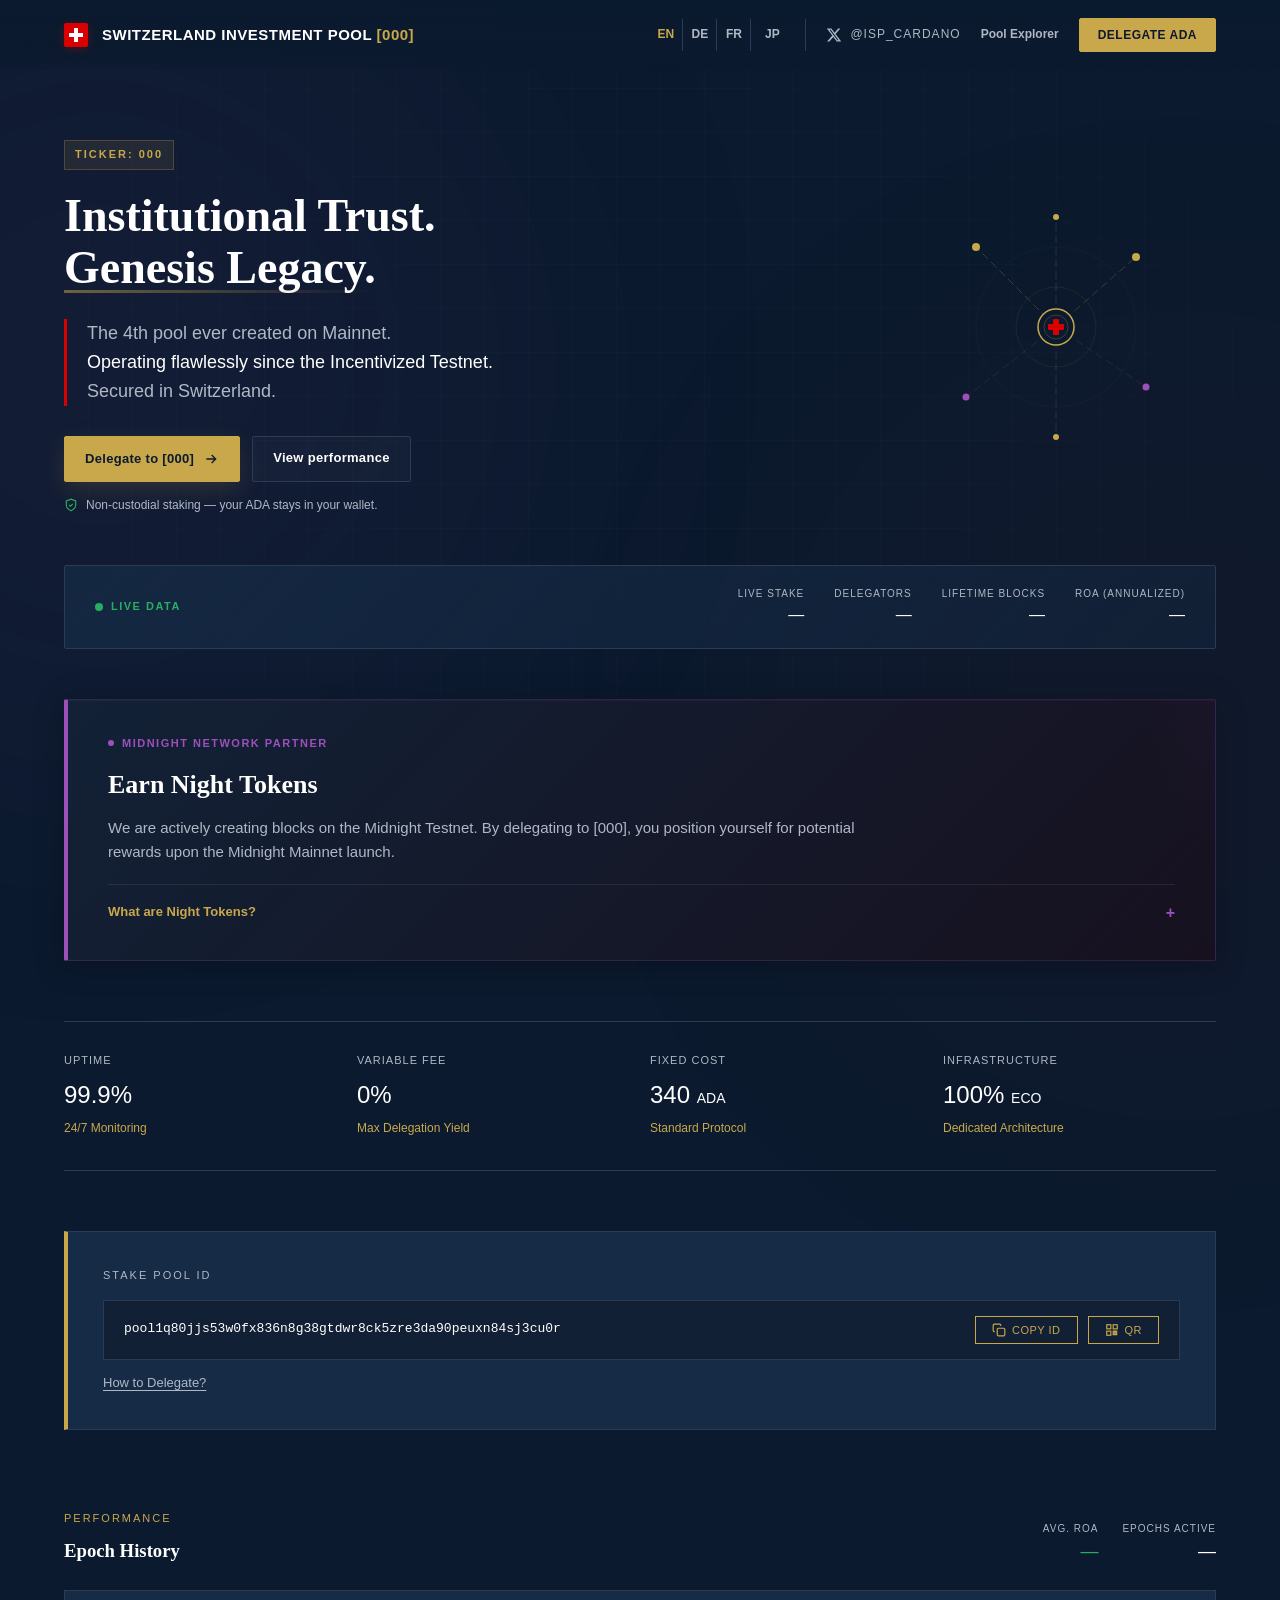
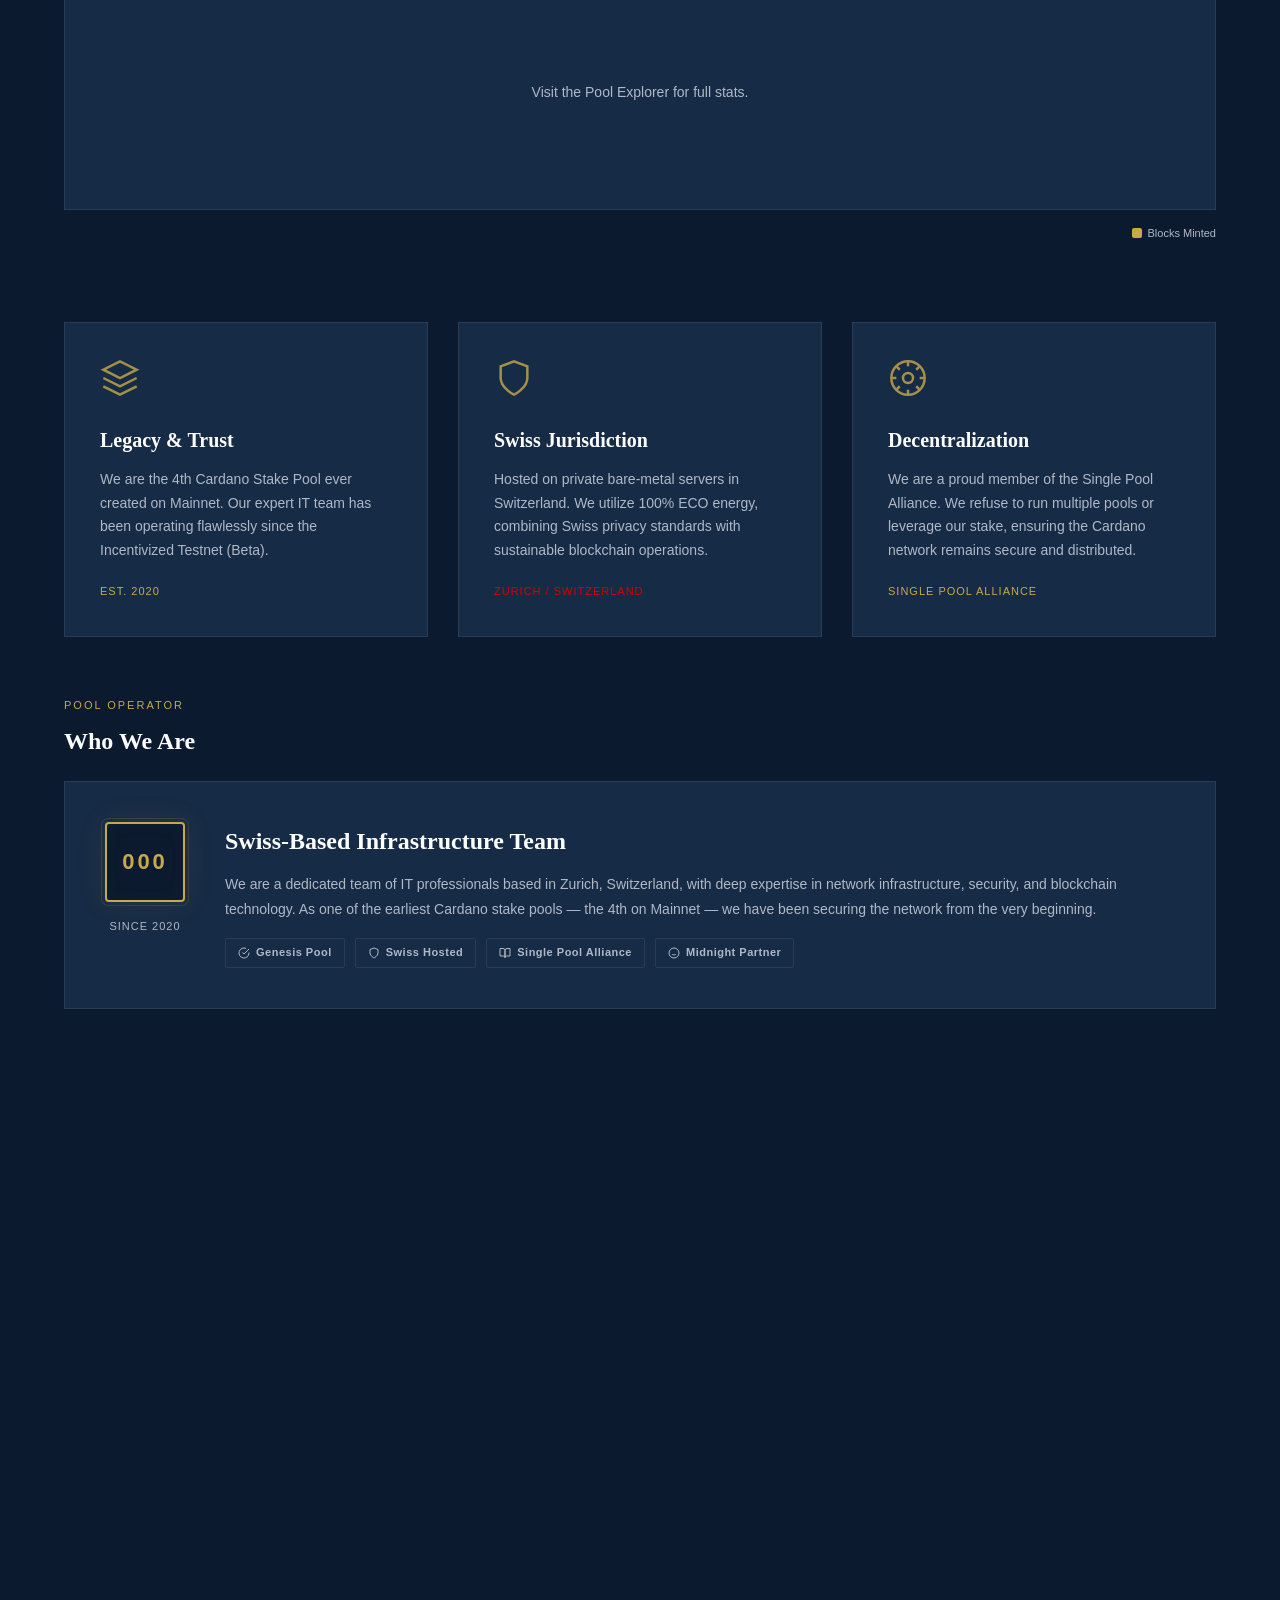
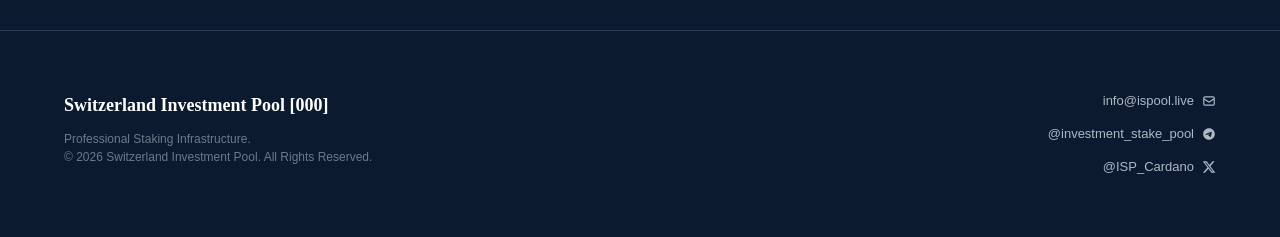
==== commit 8408fb15: "Improve delegation experience and accessibility" ====
--- a/index.html
+++ b/index.html
@@ -3,8 +3,8 @@
 <head>
     <meta charset="UTF-8">
     <meta name="viewport" content="width=device-width, initial-scale=1.0">
-    
-    <title>Switzerland Investment Pool [000] | Midnight & Cardano</title>
+
+    <title>Switzerland Investment Pool [000] | Midnight &amp; Cardano</title>
     <meta name="description" content="Institutional-grade Cardano Staking. Swiss Jurisdiction. Single Pool Alliance. Ticker: 000. The 4th pool ever created on Mainnet.">
     <meta name="keywords" content="Cardano, Staking, ADA, Stake Pool, Switzerland, Midnight, Night Tokens, Single Pool Alliance, 000">
     <link rel="canonical" href="https://ispool.live/">
@@ -13,7 +13,7 @@
     <link rel="alternate" hreflang="fr" href="https://ispool.live/?lang=fr">
     <link rel="alternate" hreflang="ja" href="https://ispool.live/?lang=ja">
     <link rel="alternate" hreflang="x-default" href="https://ispool.live/">
-    
+
     <meta property="og:type" content="website">
     <meta property="og:url" content="https://ispool.live/">
     <meta property="og:title" content="Switzerland Investment Pool [000] — Cardano Staking">
@@ -26,7 +26,7 @@
     <meta property="og:locale:alternate" content="de_CH">
     <meta property="og:locale:alternate" content="fr_CH">
     <meta property="og:locale:alternate" content="ja_JP">
-    
+
     <meta name="twitter:card" content="summary_large_image">
     <meta name="twitter:site" content="@ISP_Cardano">
     <meta name="twitter:title" content="Switzerland Investment Pool [000]">
@@ -36,13 +36,13 @@
     <link rel="icon" type="image/svg+xml" href="data:image/svg+xml,%3Csvg xmlns='http://www.w3.org/2000/svg' viewBox='0 0 32 32'%3E%3Crect width='32' height='32' fill='%23D80000' rx='4'/%3E%3Cpath fill='%23FFF' d='M14 6h4v8h8v4h-8v8h-4v-8H6v-4h8z'/%3E%3C/svg%3E">
     <link rel="apple-touch-icon" href="apple-touch-icon.png">
     <link rel="icon" type="image/png" sizes="32x32" href="favicon.png">
-    
+
     <meta name="robots" content="index, follow">
     <meta http-equiv="Content-Security-Policy" content="default-src 'self'; script-src 'self' 'unsafe-inline' https://cdnjs.cloudflare.com; style-src 'self' 'unsafe-inline' https://fonts.googleapis.com; font-src https://fonts.gstatic.com; connect-src https://cardano-mainnet.blockfrost.io; img-src 'self' data:;">
     <meta name="theme-color" content="#0B1A2E">
     <meta name="apple-mobile-web-app-capable" content="yes">
     <meta name="apple-mobile-web-app-status-bar-style" content="black-translucent">
-    
+
     <script type="application/ld+json">
     {
         "@context": "https://schema.org",
@@ -62,10 +62,10 @@
     <link rel="preconnect" href="https://fonts.gstatic.com" crossorigin>
     <link rel="preconnect" href="https://cdnjs.cloudflare.com" crossorigin>
     <link rel="preconnect" href="https://cardano-mainnet.blockfrost.io" crossorigin>
-    <link href="https://fonts.googleapis.com/css2?family=Inter:wght@400;600&family=Playfair+Display:wght@600&display=swap" rel="stylesheet">
+    <link href="https://fonts.googleapis.com/css2?family=Inter:wght@400;600&amp;family=Playfair+Display:wght@600&amp;display=swap" rel="stylesheet">
     <!-- Noto Sans JP loaded on demand when Japanese is selected (see loadJapaneseFont in JS) -->
     <!-- QR library loaded on demand when QR button is clicked -->
-    
+
     <style>
         :root {
             --bg-dark: #0B1A2E;--bg-card: #162B45;--accent-gold: #C9A84C;
@@ -90,7 +90,7 @@
         /* NAV */
         nav{padding:18px 0;border-bottom:none;background:linear-gradient(to bottom,rgba(11,26,46,.92),rgba(11,26,46,.85) 80%,rgba(11,26,46,0));backdrop-filter:blur(14px);-webkit-backdrop-filter:blur(14px);position:sticky;top:0;z-index:100}
         .nav-content{display:flex;justify-content:space-between;align-items:center}
-        .logo-container{display:flex;align-items:center;gap:14px}
+        .logo-container{display:flex;align-items:center;gap:14px;width:max-content}
         .swiss-cross{width:24px;height:24px;background:var(--swiss-red);position:relative;display:flex;justify-content:center;align-items:center;border-radius:2px;box-shadow:0 2px 8px rgba(216,0,0,.3);flex-shrink:0}
         .swiss-cross::before{content:'';position:absolute;width:14px;height:4px;background:#fff}
         .swiss-cross::after{content:'';position:absolute;width:4px;height:14px;background:#fff}
@@ -98,13 +98,15 @@
         .logo-text span{color:var(--accent-gold)}
         .nav-right{display:flex;align-items:center;gap:20px}
         .lang-switch{display:flex;gap:0;font-size:12px;font-weight:600;color:var(--text-grey);border-right:1px solid var(--border);padding-right:20px}
-        .lang-opt{cursor:pointer;transition:color .2s;padding:0 8px;border-right:1px solid var(--border)}
+        .lang-opt{cursor:pointer;transition:color .2s;padding:0 8px;min-width:34px;min-height:32px;border:0;border-right:1px solid var(--border);background:none;color:inherit;font:inherit;line-height:1.6}
         .lang-opt:last-child{border-right:none;padding-right:0}
         .lang-opt:hover,.lang-opt.active{color:var(--accent-gold)}
         .social-link{display:flex;align-items:center;gap:8px;font-size:12px;text-transform:uppercase;letter-spacing:1px;color:var(--text-grey)}
         .social-link:hover{color:var(--accent-gold)}
-        .btn-delegate{background:var(--text-white);color:var(--bg-dark);padding:9px 20px;font-weight:600;font-size:12px;text-transform:uppercase;letter-spacing:.5px;border:1px solid var(--text-white);border-radius:2px;transition:all .25s ease}
-        .btn-delegate:hover{background:transparent;color:var(--text-white)}
+        .nav-explorer{font-size:12px;font-weight:600;color:var(--text-grey);white-space:nowrap}
+        .nav-explorer:hover{color:var(--text-white)}
+        .btn-delegate{background:var(--accent-gold);color:var(--bg-dark);padding:9px 18px;font-family:'Inter',sans-serif;font-weight:600;font-size:12px;text-transform:uppercase;letter-spacing:.5px;border:1px solid var(--accent-gold);border-radius:2px;transition:all .25s ease;cursor:pointer;white-space:nowrap}
+        .btn-delegate:hover{background:transparent;color:var(--accent-gold)}
         .nav-toggle{display:none;background:none;border:none;cursor:pointer;width:28px;height:20px;position:relative;flex-shrink:0}
         .nav-toggle span{display:block;width:100%;height:2px;background:var(--text-white);position:absolute;left:0;transition:all .3s ease}
         .nav-toggle span:nth-child(1){top:0}.nav-toggle span:nth-child(2){top:9px}.nav-toggle span:nth-child(3){top:18px}
@@ -123,6 +125,15 @@
         .hero h1 .gold-line{display:inline-block;position:relative}
         .hero h1 .gold-line::after{content:'';position:absolute;bottom:2px;left:0;width:100%;height:3px;background:linear-gradient(90deg,var(--accent-gold),transparent);opacity:.5}
         .hero-highlight{color:var(--text-grey);font-weight:400;font-size:18px;border-left:3px solid var(--swiss-red);padding-left:20px}
+        .hero-actions{display:flex;align-items:center;gap:12px;margin-top:30px;flex-wrap:wrap}
+        .hero-cta{min-height:46px;padding:11px 20px;border-radius:2px;font-family:'Inter',sans-serif;font-size:13px;font-weight:600;letter-spacing:.3px;display:inline-flex;align-items:center;justify-content:center;gap:9px;cursor:pointer;transition:transform .2s ease,background .2s ease,border-color .2s ease,color .2s ease}
+        .hero-cta:hover{transform:translateY(-2px)}
+        .hero-cta--primary{background:var(--accent-gold);border:1px solid var(--accent-gold);color:var(--bg-dark);box-shadow:0 8px 24px rgba(201,168,76,.15)}
+        .hero-cta--primary:hover{background:#d8b95f;border-color:#d8b95f}
+        .hero-cta--secondary{background:rgba(255,255,255,.025);border:1px solid var(--border);color:var(--text-white)}
+        .hero-cta--secondary:hover{border-color:rgba(201,168,76,.5);color:var(--accent-gold)}
+        .hero-assurance{display:flex;align-items:center;gap:8px;margin-top:14px;color:var(--text-grey);font-size:12px}
+        .hero-assurance svg{width:14px;height:14px;color:var(--success);flex-shrink:0}
 
         /* NETWORK VIZ */
         .network-viz{width:280px;height:280px}
@@ -178,11 +189,11 @@
         .copy-btn:hover,.qr-btn:hover{background:var(--accent-gold);color:var(--bg-dark)}
         .copy-btn:focus-visible,.qr-btn:focus-visible{outline:2px solid var(--accent-gold);outline-offset:2px}
         .copy-btn.copied{border-color:var(--success);color:var(--success)}
-        .help-link{display:inline-block;margin-top:15px;font-size:13px;color:var(--text-grey);text-decoration:underline;cursor:pointer;text-underline-offset:3px}
+        .help-link{display:inline-block;margin-top:15px;padding:0;border:0;background:none;font-family:'Inter',sans-serif;font-size:13px;color:var(--text-grey);text-decoration:underline;cursor:pointer;text-underline-offset:3px}
         .help-link:hover{color:var(--accent-gold)}
 
         /* PERFORMANCE */
-        .performance-section{margin-bottom:80px}
+        .performance-section{margin-bottom:80px;scroll-margin-top:100px}
         .perf-header{display:flex;justify-content:space-between;align-items:flex-end;margin-bottom:24px;flex-wrap:wrap;gap:12px}
         .perf-summary{display:flex;gap:24px}
         .perf-summary-item{text-align:right}
@@ -237,6 +248,7 @@
         .modal-heading{margin-bottom:20px;color:var(--accent-gold)}
         .qr-modal-narrow{max-width:400px}
         .qr-code-wrap{background:#fff;padding:16px;border-radius:4px;display:inline-block;margin-bottom:16px}
+        .sr-only{position:absolute;width:1px;height:1px;padding:0;margin:-1px;overflow:hidden;clip:rect(0,0,0,0);white-space:nowrap;border:0}
 
         /* SPECS */
         .specs-section{margin-bottom:80px}
@@ -294,8 +306,9 @@
             .nav-right{position:fixed;top:61px;left:0;right:0;background:rgba(11,26,46,.97);backdrop-filter:blur(12px);-webkit-backdrop-filter:blur(12px);flex-direction:column;align-items:center;gap:20px;padding:30px 24px;border-bottom:1px solid var(--border);transform:translateY(-120%);opacity:0;transition:transform .35s cubic-bezier(.16,1,.3,1),opacity .25s ease;pointer-events:none}
             .nav-right.open{transform:translateY(0);opacity:1;pointer-events:auto}
             .lang-switch{border-right:none;padding-right:0;border-bottom:1px solid var(--border);padding-bottom:15px}
+            .nav-explorer,.btn-delegate{width:min(100%,320px);text-align:center;justify-content:center}
         }
-        @media(max-width:480px){.hero h1{font-size:28px}.metrics-strip{grid-template-columns:1fr}.grid-section{grid-template-columns:1fr}.logo-text{font-size:12px}}
+        @media(max-width:480px){.hero h1{font-size:28px}.metrics-strip{grid-template-columns:1fr}.grid-section{grid-template-columns:1fr}.logo-text{font-size:12px}.hero-actions{align-items:stretch;flex-direction:column}.hero-cta{width:100%}}
         @media(max-width:768px){nav{backdrop-filter:blur(8px);-webkit-backdrop-filter:blur(8px)}.ambient-glow{filter:blur(80px);width:400px;height:400px}}
 
         @media(prefers-reduced-motion:reduce){
@@ -323,23 +336,24 @@
 
     <nav aria-label="Main navigation">
         <div class="container nav-content">
-            <div class="logo-container">
+            <a class="logo-container" href="#main-content" aria-label="Switzerland Investment Pool home">
                 <div class="swiss-cross" role="img" aria-label="Swiss cross"></div>
                 <div class="logo-text">SWITZERLAND INVESTMENT POOL <span>[000]</span></div>
-            </div>
-            <button class="nav-toggle" aria-label="Toggle menu" aria-expanded="false" onclick="toggleMobileNav()"><span></span><span></span><span></span></button>
+            </a>
+            <button type="button" class="nav-toggle" aria-label="Toggle menu" aria-controls="navRight" aria-expanded="false" onclick="toggleMobileNav()"><span></span><span></span><span></span></button>
             <div class="nav-right" id="navRight">
                 <div class="lang-switch" role="group" aria-label="Language">
-                    <span class="lang-opt active" onclick="setLanguage('en')" role="button" tabindex="0" aria-label="English">EN</span>
-                    <span class="lang-opt" onclick="setLanguage('de')" role="button" tabindex="0" aria-label="Deutsch">DE</span>
-                    <span class="lang-opt" onclick="setLanguage('fr')" role="button" tabindex="0" aria-label="Français">FR</span>
-                    <span class="lang-opt" onclick="setLanguage('ja')" role="button" tabindex="0" aria-label="日本語">JP</span>
+                    <button type="button" class="lang-opt active" data-lang="en" onclick="setLanguage('en')" aria-label="English" aria-pressed="true">EN</button>
+                    <button type="button" class="lang-opt" data-lang="de" onclick="setLanguage('de')" aria-label="Deutsch" aria-pressed="false">DE</button>
+                    <button type="button" class="lang-opt" data-lang="fr" onclick="setLanguage('fr')" aria-label="Français" aria-pressed="false">FR</button>
+                    <button type="button" class="lang-opt" data-lang="ja" onclick="setLanguage('ja')" aria-label="日本語" aria-pressed="false">JP</button>
                 </div>
                 <a href="https://x.com/ISP_Cardano" target="_blank" rel="noopener noreferrer" class="social-link" aria-label="Follow on X">
                     <svg viewBox="0 0 24 24" width="16" height="16" fill="currentColor" aria-hidden="true"><path d="M18.244 2.25h3.308l-7.227 8.26 8.502 11.24H16.17l-5.214-6.817L4.99 21.75H1.68l7.73-8.835L1.254 2.25H8.08l4.713 6.231zm-1.161 17.52h1.833L7.084 4.126H5.117z"/></svg>
                     <span>@ISP_Cardano</span>
                 </a>
-                <a href="https://beta.cexplorer.io/pool/pool1q80jjs53w0fx836n8g38gtdwr8ck5zre3da90peuxn84sj3cu0r?tab=performance" target="_blank" rel="noopener noreferrer" class="btn-delegate" data-i18n="nav_explorer">Pool Explorer</a>
+                <a href="https://beta.cexplorer.io/pool/pool1q80jjs53w0fx836n8g38gtdwr8ck5zre3da90peuxn84sj3cu0r?tab=performance" target="_blank" rel="noopener noreferrer" class="nav-explorer" data-i18n="nav_explorer">Pool Explorer</a>
+                <button type="button" class="btn-delegate" onclick="closeMobileNav();openDelegateModal()" data-i18n="nav_delegate">Delegate ADA</button>
             </div>
         </div>
     </nav>
@@ -354,6 +368,17 @@
                     <span data-i18n="hero_sub1">The 4th pool ever created on Mainnet.</span><br>
                     <span class="text-white-medium" data-i18n="hero_sub2">Operating flawlessly since the Incentivized Testnet.</span><br>
                     <span data-i18n="hero_sub3">Secured in Switzerland.</span>
+                </div>
+                <div class="hero-actions reveal reveal-delay-3">
+                    <button type="button" class="hero-cta hero-cta--primary" onclick="openDelegateModal()">
+                        <span data-i18n="hero_cta">Delegate to [000]</span>
+                        <svg width="16" height="16" viewBox="0 0 24 24" fill="none" stroke="currentColor" stroke-width="2" aria-hidden="true"><path d="M5 12h14M13 6l6 6-6 6"/></svg>
+                    </button>
+                    <a class="hero-cta hero-cta--secondary" href="#performance" data-i18n="hero_performance">View performance</a>
+                </div>
+                <div class="hero-assurance reveal reveal-delay-3">
+                    <svg viewBox="0 0 24 24" fill="none" stroke="currentColor" stroke-width="2" aria-hidden="true"><path d="M12 22s8-4 8-10V5l-8-3-8 3v7c0 6 8 10 8 10z"/><path d="M9 12l2 2 4-4"/></svg>
+                    <span data-i18n="hero_assurance">Non-custodial staking — your ADA stays in your wallet.</span>
                 </div>
             </div>
             <div class="hero-visual reveal reveal-delay-3" aria-hidden="true">
@@ -390,10 +415,10 @@
         <section class="live-stats-banner reveal" aria-label="Live pool statistics" id="liveStats">
             <div class="live-indicator"><span class="dot"></span><span data-i18n="live_label">LIVE DATA</span></div>
             <div class="live-stats-grid">
-                <div class="live-stat"><div class="live-stat-label" data-i18n="live_stake">Live Stake</div><div class="live-stat-value loading" id="liveStake">Loading…</div></div>
-                <div class="live-stat"><div class="live-stat-label" data-i18n="live_delegators">Delegators</div><div class="live-stat-value loading" id="liveDelegators">Loading…</div></div>
-                <div class="live-stat"><div class="live-stat-label" data-i18n="live_blocks">Lifetime Blocks</div><div class="live-stat-value loading" id="liveBlocks">Loading…</div></div>
-                <div class="live-stat"><div class="live-stat-label" data-i18n="live_roa">ROA (Annualized)</div><div class="live-stat-value loading" id="liveROA">Loading…</div></div>
+                <div class="live-stat"><div class="live-stat-label" data-i18n="live_stake">Live Stake</div><div class="live-stat-value loading" id="liveStake" aria-live="polite" aria-atomic="true">Loading…</div></div>
+                <div class="live-stat"><div class="live-stat-label" data-i18n="live_delegators">Delegators</div><div class="live-stat-value loading" id="liveDelegators" aria-live="polite" aria-atomic="true">Loading…</div></div>
+                <div class="live-stat"><div class="live-stat-label" data-i18n="live_blocks">Lifetime Blocks</div><div class="live-stat-value loading" id="liveBlocks" aria-live="polite" aria-atomic="true">Loading…</div></div>
+                <div class="live-stat"><div class="live-stat-label" data-i18n="live_roa">ROA (Annualized)</div><div class="live-stat-value loading" id="liveROA" aria-live="polite" aria-atomic="true">Loading…</div></div>
             </div>
         </section>
 
@@ -424,10 +449,11 @@
                         <svg width="14" height="14" viewBox="0 0 24 24" fill="none" stroke="currentColor" stroke-width="2" aria-hidden="true"><rect x="3" y="3" width="7" height="7"/><rect x="14" y="3" width="7" height="7"/><rect x="3" y="14" width="7" height="7"/><path d="M14 14h3v3h-3zM17 17h3v3h-3zM14 17h3v3h-3zM17 14h3v3h-3z"/></svg>QR</button>
                 </div>
             </div>
-            <span class="help-link" onclick="openDelegateModal()" role="button" tabindex="0" data-i18n="how_delegate">How to Delegate?</span>
-        </section>
-
-        <section class="performance-section reveal" aria-label="Performance">
+            <span id="copyStatus" class="sr-only" aria-live="polite" aria-atomic="true"></span>
+            <button type="button" class="help-link" onclick="openDelegateModal()" data-i18n="how_delegate">How to Delegate?</button>
+        </section>
+
+        <section class="performance-section reveal" aria-label="Performance" id="performance">
             <div class="perf-header">
                 <div><span class="section-label" data-i18n="perf_label">Performance</span><h3 data-i18n="perf_title">Epoch History</h3></div>
                 <div class="perf-summary">
@@ -442,7 +468,7 @@
         <section class="grid-section" aria-label="Features">
             <article class="card reveal"><div>
                 <svg class="card-icon" viewBox="0 0 24 24" fill="none" stroke="currentColor" stroke-width="1.5" aria-hidden="true"><path d="M12 2L2 7l10 5 10-5-10-5z"/><path d="M2 17l10 5 10-5"/><path d="M2 12l10 5 10-5"/></svg>
-                <h3 data-i18n="card1_title">Legacy & Trust</h3><p data-i18n="card1_text">We are the 4th Cardano Stake Pool ever created on Mainnet. Our expert IT team has been operating flawlessly since the Incentivized Testnet (Beta).</p>
+                <h3 data-i18n="card1_title">Legacy &amp; Trust</h3><p data-i18n="card1_text">We are the 4th Cardano Stake Pool ever created on Mainnet. Our expert IT team has been operating flawlessly since the Incentivized Testnet (Beta).</p>
             </div><div class="card-footer card-footer--gold">Est. 2020</div></article>
 
             <article class="card reveal reveal-delay-1"><div>
@@ -496,7 +522,7 @@
         </div>
     </div></footer>
 
-    <div id="delegateModal" class="modal" role="dialog" aria-modal="true" aria-labelledby="delegateModalTitle">
+    <div id="delegateModal" class="modal" role="dialog" aria-modal="true" aria-labelledby="delegateModalTitle" aria-hidden="true" inert>
         <div class="modal-content">
             <button type="button" class="close-modal" onclick="closeDelegateModal()" aria-label="Close">&times;</button>
             <h3 id="delegateModalTitle" class="modal-heading" data-i18n="modal_title">How to Delegate</h3>
@@ -516,7 +542,7 @@
         </div>
     </div>
 
-    <div id="qrModal" class="modal" role="dialog" aria-modal="true" aria-labelledby="qrModalTitle">
+    <div id="qrModal" class="modal" role="dialog" aria-modal="true" aria-labelledby="qrModalTitle" aria-hidden="true" inert>
         <div class="modal-content qr-modal-narrow">
             <button type="button" class="close-modal" onclick="closeQRModal()" aria-label="Close">&times;</button>
             <h3 id="qrModalTitle" class="modal-heading">Pool ID — QR Code</h3>
@@ -554,13 +580,18 @@
 ja:{nav_explorer:"プールエクスプローラー",hero_title:'機関投資家級の信頼。<br><span class="gold-line">ジェネシスの遺産。</span>',hero_sub1:"メインネットで確立された4番目のプール。",hero_sub2:"インセンティブ付きテストネット以来、完璧に稼働中。",hero_sub3:"スイスにて保全。",live_label:"ライブデータ",live_stake:"ライブステーク",live_delegators:"委任者数",live_blocks:"累計ブロック",live_roa:"ROA（年率）",mn_badge:"Midnightネットワークパートナー",mn_title:"Nightトークンを獲得",mn_text:"私たちはMidnightテストネットでブロックを生成しています。[000]に委任することで、メインネット立ち上げ時の報酬獲得に向けた準備が整います。",mn_faq_q:"Nightトークンとは何ですか？",mn_faq_a:"Midnightはデータ保護に焦点を当てたCardanoのパートナーチェーンです。私たちのようなパートナープールにADAを委任することで、通常の報酬に加えトークンを獲得できる可能性があります。",met_uptime:"稼働率",met_uptime_sub:"24時間365日監視",met_var:"変動手数料",met_var_sub:"最大限の利回り",met_fixed:"固定コスト",met_fixed_sub:"標準プロトコル",met_infra:"インフラ",met_infra_sub:"専用アーキテクチャ",pool_label:"ステークプールID",btn_copy:"IDをコピー",how_delegate:"委任方法は？",perf_label:"パフォーマンス",perf_title:"エポック履歴",perf_avg:"平均ROA",perf_epochs:"アクティブエポック",perf_minted:"生成ブロック",perf_loading:"エポックデータを読み込み中…",card1_title:"遺産と信頼",card1_text:"私たちはメインネットで作成された4番目のCardanoステークプールです。専門のITチームがテストネット以来、完璧な運用を続けています。",card2_title:"スイス管轄",card2_text:"スイス国内のプライベート・ベアメタルサーバーでホスト。100%エコエネルギー使用、スイスのプライバシー基準と持続可能なブロックチェーン運用を組み合わせています。",card3_title:"分散化",card3_text:"私たちはSingle Pool Allianceの誇り高きメンバーです。複数のプール運営やステークのレバレッジを拒否し、ネットワークの安全性と分散性を保証します。",card3_foot:"シングルプールアライアンス",op_label:"プールオペレーター",op_section_title:"私たちについて",op_title:"スイス拠点のインフラチーム",op_text:"私たちはチューリッヒに拠点を置くITプロフェッショナルチームです。メインネットで4番目のプールとして、ネットワークの安全を最初から守り続けています。",op_since:"2020年から",op_b1:"ジェネシスプール",op_b2:"スイスホスト",op_b3:"シングルプールアライアンス",op_b4:"Midnightパートナー",specs_title:"ハードウェア仕様",spec_model:"サーバーモデル",spec_val_model:"専用ベアメタル",spec_cpu:"プロセッサー",spec_ram:"メモリ (RAM)",spec_ram_sub:"エンタープライズグレードECC",spec_storage:"ストレージ",spec_storage_sub:"ソフトウェアRAID 1構成",spec_eff:"効率性",spec_eff_sub:"最小限のエネルギー消費で高性能マルチタスク",foot_tag:"プロフェッショナルなステーキングインフラ。",modal_title:"委任方法",modal_text:"[000]へのステーキングは非カストディアルで安全です。資金がウォレットから移動することはありません。",wallet_label:"ウォレットで開く",step_1:"ウォレットを開きます（Lace, Eternl, Yoroi, AdaLite）。",step_2:"「Staking」センターでティッカー：<strong>000</strong> を検索。",step_3:"「Delegate」をクリックし取引を承認。報酬が発生します！"}
 };
 
+Object.assign(translations.en,{nav_delegate:"Delegate ADA",hero_cta:"Delegate to [000]",hero_performance:"View performance",hero_assurance:"Non-custodial staking — your ADA stays in your wallet.",copy_success:"Copied!",copy_failed:"Copy failed"});
+Object.assign(translations.de,{nav_delegate:"ADA delegieren",hero_cta:"An [000] delegieren",hero_performance:"Performance ansehen",hero_assurance:"Non-Custodial Staking — Ihre ADA bleiben in Ihrer Wallet.",copy_success:"Kopiert!",copy_failed:"Kopieren fehlgeschlagen"});
+Object.assign(translations.fr,{nav_delegate:"Déléguer des ADA",hero_cta:"Déléguer à [000]",hero_performance:"Voir les performances",hero_assurance:"Staking non-dépositaire — vos ADA restent dans votre portefeuille.",copy_success:"Copié !",copy_failed:"Échec de la copie"});
+Object.assign(translations.ja,{nav_delegate:"ADAを委任",hero_cta:"[000]に委任",hero_performance:"実績を見る",hero_assurance:"非カストディアル型ステーキング — ADAはウォレットに留まります。",copy_success:"コピーしました",copy_failed:"コピーできませんでした"});
+
 function safeGet(k){try{return localStorage.getItem(k)}catch(e){return null}}
 function safeSet(k,v){try{localStorage.setItem(k,v)}catch(e){}}
 
 let jaFontLoaded=false;
 function loadJapaneseFont(){if(jaFontLoaded)return;jaFontLoaded=true;const l=document.createElement('link');l.rel='stylesheet';l.href='https://fonts.googleapis.com/css2?family=Noto+Sans+JP:wght@300;400;700&display=swap';document.head.appendChild(l)}
 
-function detectLang(){const params=new URLSearchParams(window.location.search);const urlLang=params.get('lang');if(urlLang&&['en','de','fr','ja'].includes(urlLang))return urlLang;const n=(navigator.language||'').split('-')[0].toLowerCase();return['de','fr','ja'].includes(n)?n:'en'}
+function detectLang(){const supported=['en','de','fr','ja'],params=new URLSearchParams(window.location.search),urlLang=params.get('lang');if(urlLang&&supported.includes(urlLang))return urlLang;const saved=safeGet('pool_lang');if(saved&&supported.includes(saved))return saved;const n=(navigator.language||'').split('-')[0].toLowerCase();return supported.includes(n)?n:'en'}
 
 // Keys that contain HTML markup and require innerHTML
 const HTML_I18N_KEYS=new Set(['hero_title','step_2']);
@@ -570,10 +601,9 @@
     i18nCache=new Map();
     document.querySelectorAll('[data-i18n]').forEach(el=>{i18nCache.set(el.getAttribute('data-i18n'),el)});
 }
-function setLanguage(lang){
-    document.querySelectorAll('.lang-opt').forEach(e=>e.classList.remove('active'));
-    const o=document.querySelector('.lang-opt[onclick="setLanguage(\''+lang+'\')"]');
-    if(o)o.classList.add('active');
+function setLanguage(lang,syncUrl=true){
+    if(!translations[lang])lang='en';
+    document.querySelectorAll('.lang-opt').forEach(e=>{const active=e.dataset.lang===lang;e.classList.toggle('active',active);e.setAttribute('aria-pressed',String(active))});
     document.documentElement.lang=lang;
     if(lang==='ja')loadJapaneseFont();
     if(!i18nCache)buildI18nCache();
@@ -583,28 +613,37 @@
         if(el){if(HTML_I18N_KEYS.has(key))el.innerHTML=strings[key];else el.textContent=strings[key]}
     }
     safeSet('pool_lang',lang);
+    if(syncUrl){
+        const url=new URL(window.location.href);
+        if(lang==='en')url.searchParams.delete('lang');else url.searchParams.set('lang',lang);
+        window.history.replaceState({},'',url.pathname+url.search+url.hash);
+        closeMobileNav();
+    }
 }
 
 function toggleMobileNav(){const b=document.querySelector('.nav-toggle'),n=document.getElementById('navRight'),o=n.classList.toggle('open');b.classList.toggle('active');b.setAttribute('aria-expanded',o)}
-window.addEventListener('resize',()=>{if(window.innerWidth>768){document.getElementById('navRight').classList.remove('open');const b=document.querySelector('.nav-toggle');b.classList.remove('active');b.setAttribute('aria-expanded','false')}});
+function closeMobileNav(){const b=document.querySelector('.nav-toggle'),n=document.getElementById('navRight');if(!b||!n)return;n.classList.remove('open');b.classList.remove('active');b.setAttribute('aria-expanded','false')}
+window.addEventListener('resize',()=>{if(window.innerWidth>768)closeMobileNav()});
+document.addEventListener('keydown',e=>{if(e.key==='Escape'&&document.getElementById('navRight').classList.contains('open')){closeMobileNav();document.querySelector('.nav-toggle').focus()}});
+document.querySelectorAll('#navRight a').forEach(a=>a.addEventListener('click',closeMobileNav));
 
 function copyToClipboard(){
     const id=document.getElementById('poolId').innerText,btn=document.querySelector('.copy-btn');
-    const lang=safeGet('pool_lang')||'en';
-    const svgCopy='<svg width="14" height="14" viewBox="0 0 24 24" fill="none" stroke="currentColor" stroke-width="2"><rect x="9" y="9" width="13" height="13" rx="2"/><path d="M5 15H4a2 2 0 01-2-2V4a2 2 0 012-2h9a2 2 0 012 2v1"/></svg>';
-    const svgCheck='<svg width="14" height="14" viewBox="0 0 24 24" fill="none" stroke="currentColor" stroke-width="2"><polyline points="20 6 9 17 4 12"/></svg>';
-    const txtSpan=btn.querySelector('[data-i18n="btn_copy"]');
-    const resetBtn=()=>{btn.querySelector('svg').outerHTML=svgCopy;if(txtSpan)txtSpan.textContent=translations[lang].btn_copy;btn.classList.remove('copied');btn.style.borderColor='';btn.style.color=''};
-    const onSuccess=()=>{btn.querySelector('svg').outerHTML=svgCheck;if(txtSpan)txtSpan.textContent='Copied!';btn.classList.add('copied');setTimeout(resetBtn,2000)};
-    const onError=()=>{if(txtSpan)txtSpan.textContent='Failed';btn.style.borderColor='var(--swiss-red)';btn.style.color='var(--swiss-red)';setTimeout(resetBtn,2000)};
+    const status=document.getElementById('copyStatus');
+    const svgCopy='<svg width="14" height="14" viewBox="0 0 24 24" fill="none" stroke="currentColor" stroke-width="2" aria-hidden="true"><rect x="9" y="9" width="13" height="13" rx="2"/><path d="M5 15H4a2 2 0 01-2-2V4a2 2 0 012-2h9a2 2 0 012 2v1"/></svg>';
+    const svgCheck='<svg width="14" height="14" viewBox="0 0 24 24" fill="none" stroke="currentColor" stroke-width="2" aria-hidden="true"><polyline points="20 6 9 17 4 12"/></svg>';
+    const txtSpan=btn.querySelector('[data-i18n="btn_copy"]'),currentStrings=()=>translations[safeGet('pool_lang')]||translations.en;
+    const resetBtn=()=>{btn.querySelector('svg').outerHTML=svgCopy;if(txtSpan)txtSpan.textContent=currentStrings().btn_copy;if(status)status.textContent='';btn.classList.remove('copied');btn.style.borderColor='';btn.style.color=''};
+    const onSuccess=()=>{const message=currentStrings().copy_success;btn.querySelector('svg').outerHTML=svgCheck;if(txtSpan)txtSpan.textContent=message;if(status)status.textContent=message;btn.classList.add('copied');setTimeout(resetBtn,2000)};
+    const onError=()=>{const message=currentStrings().copy_failed;if(txtSpan)txtSpan.textContent=message;if(status)status.textContent=message;btn.style.borderColor='var(--swiss-red)';btn.style.color='var(--swiss-red)';setTimeout(resetBtn,2000)};
     if(navigator.clipboard){navigator.clipboard.writeText(id).then(onSuccess).catch(()=>{if(fallbackCopy(id))onSuccess();else onError()})}
     else{if(fallbackCopy(id))onSuccess();else onError()}
 }
 function fallbackCopy(text){try{const ta=document.createElement('textarea');ta.value=text;ta.style.cssText='position:fixed;left:-9999px';document.body.appendChild(ta);ta.select();const ok=document.execCommand('copy');document.body.removeChild(ta);return ok}catch(e){return false}}
 
 let lastFocus=null;
-function openM(m){lastFocus=document.activeElement;m.classList.add('open');document.body.style.overflow='hidden';const c=m.querySelector('.close-modal');if(c)c.focus()}
-function closeM(m){m.classList.remove('open');document.body.style.overflow='';if(lastFocus)lastFocus.focus()}
+function openM(m){if(!m)return;lastFocus=document.activeElement;m.inert=false;m.removeAttribute('aria-hidden');m.classList.add('open');document.body.style.overflow='hidden';const c=m.querySelector('.close-modal');if(c)c.focus()}
+function closeM(m){if(!m)return;m.classList.remove('open');m.setAttribute('aria-hidden','true');m.inert=true;document.body.style.overflow='';if(lastFocus)lastFocus.focus()}
 
 const delegateModalEl=document.getElementById('delegateModal'),qrModalEl=document.getElementById('qrModal');
 function openDelegateModal(){openM(delegateModalEl)}function closeDelegateModal(){closeM(delegateModalEl)}
@@ -686,7 +725,7 @@
     const barsWrap=document.createElement('div');barsWrap.className='chart-bars';
     epochs.forEach(e=>{
         const blocks=parseInt(e.blocks||0),pct=Math.max((blocks/maxBlocks)*100,2);
-        const wrap=document.createElement('div');wrap.className='chart-bar-wrap';wrap.title='Epoch '+Number(e.epoch)+': '+blocks+' blocks';
+        const wrap=document.createElement('div');wrap.className='chart-bar-wrap';wrap.title='Epoch '+Number(e.epoch)+': '+blocks+' blocks';wrap.setAttribute('role','img');wrap.setAttribute('aria-label','Epoch '+Number(e.epoch)+': '+blocks+' blocks minted');
         const bar=document.createElement('div');bar.className='chart-bar'+(blocks===0?' missed':'');bar.style.height=pct+'%';
         const label=document.createElement('div');label.className='chart-bar-label';label.textContent=Number(e.epoch);
         wrap.appendChild(bar);wrap.appendChild(label);barsWrap.appendChild(wrap);
@@ -709,12 +748,9 @@
     obs.observe(hero);
 }
 
-document.querySelectorAll('.lang-opt').forEach(e=>{e.addEventListener('keydown',ev=>{if(ev.key==='Enter'||ev.key===' '){ev.preventDefault();e.click()}})});
-document.querySelector('.help-link')?.addEventListener('keydown',e=>{if(e.key==='Enter'||e.key===' '){e.preventDefault();openDelegateModal()}});
-
 window.addEventListener('DOMContentLoaded',()=>{
-    const lang=safeGet('pool_lang')||detectLang();
-    setLanguage(lang);initReveal();initAnimPause();fetchPoolStats();
+    const lang=detectLang();
+    setLanguage(lang,false);initReveal();initAnimPause();fetchPoolStats();
     const yearEl=document.getElementById('copyrightYear');if(yearEl)yearEl.textContent=new Date().getFullYear();
 });
 </script>
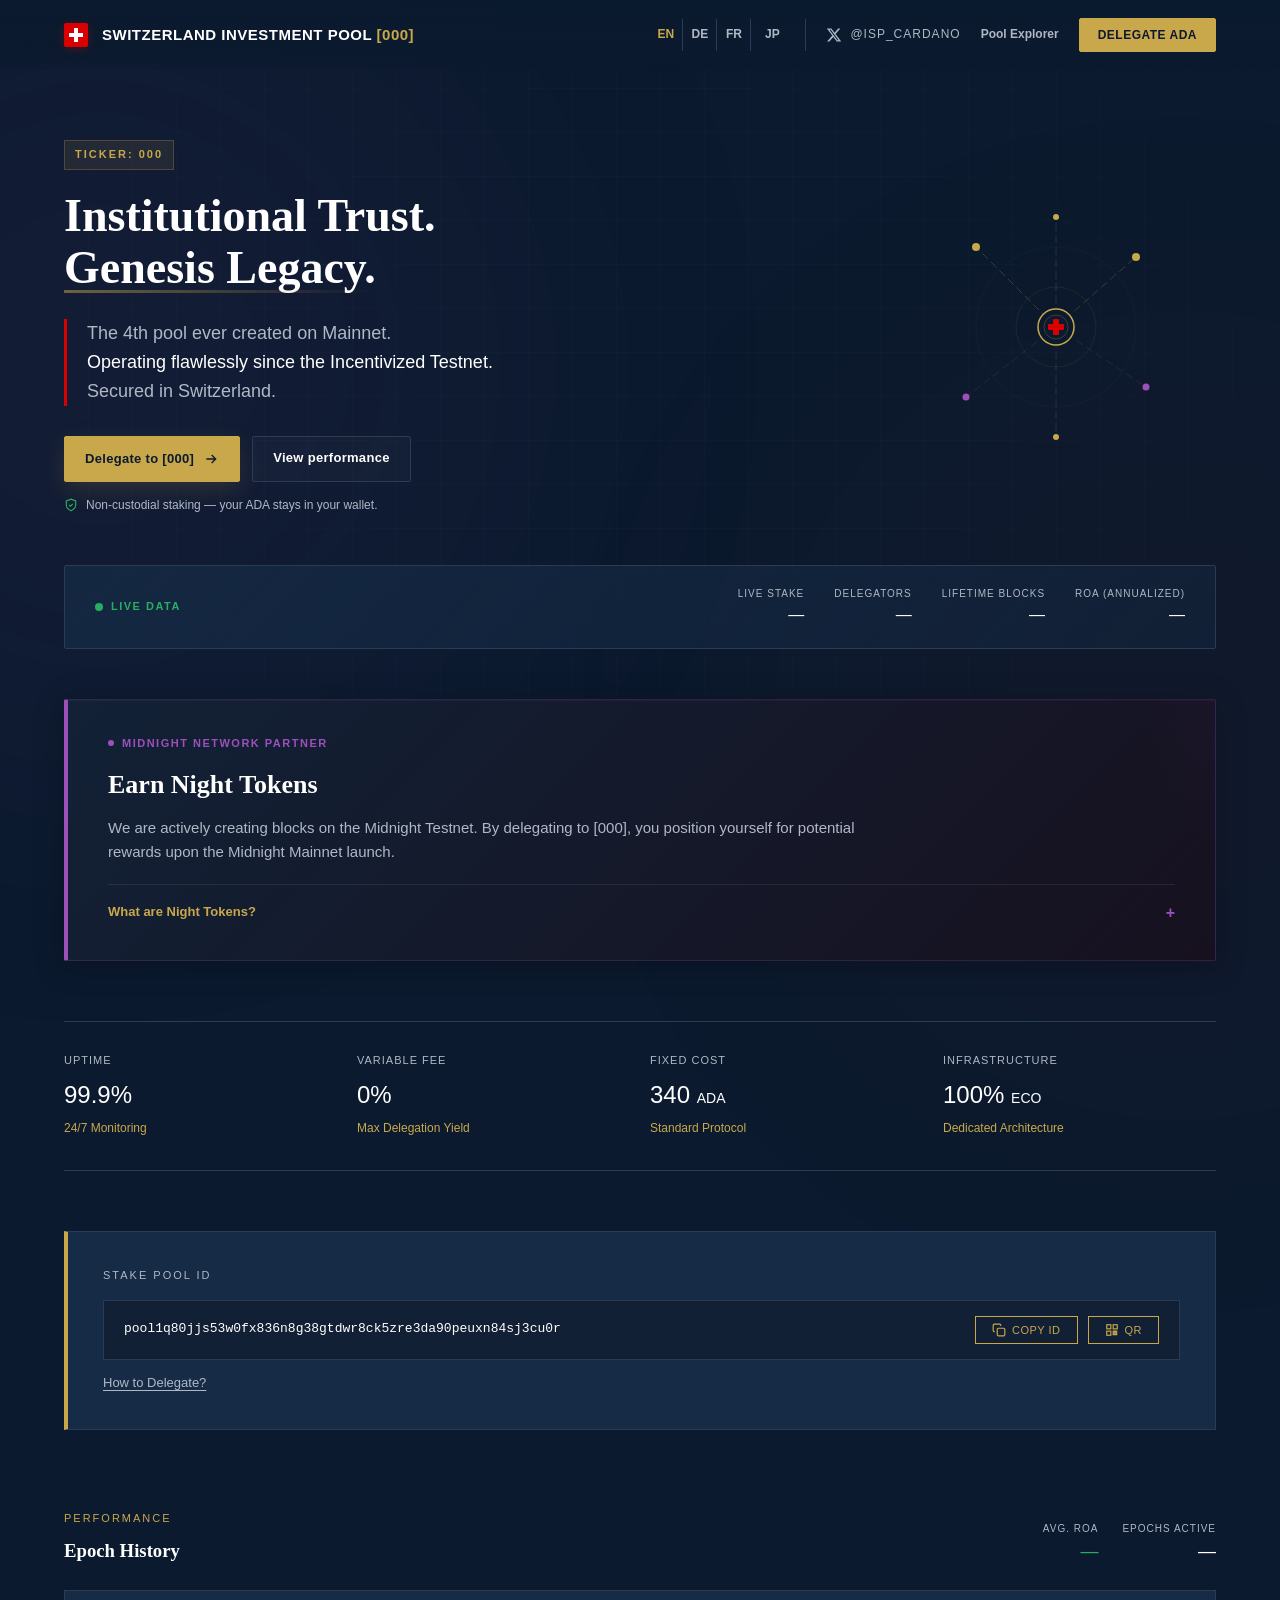
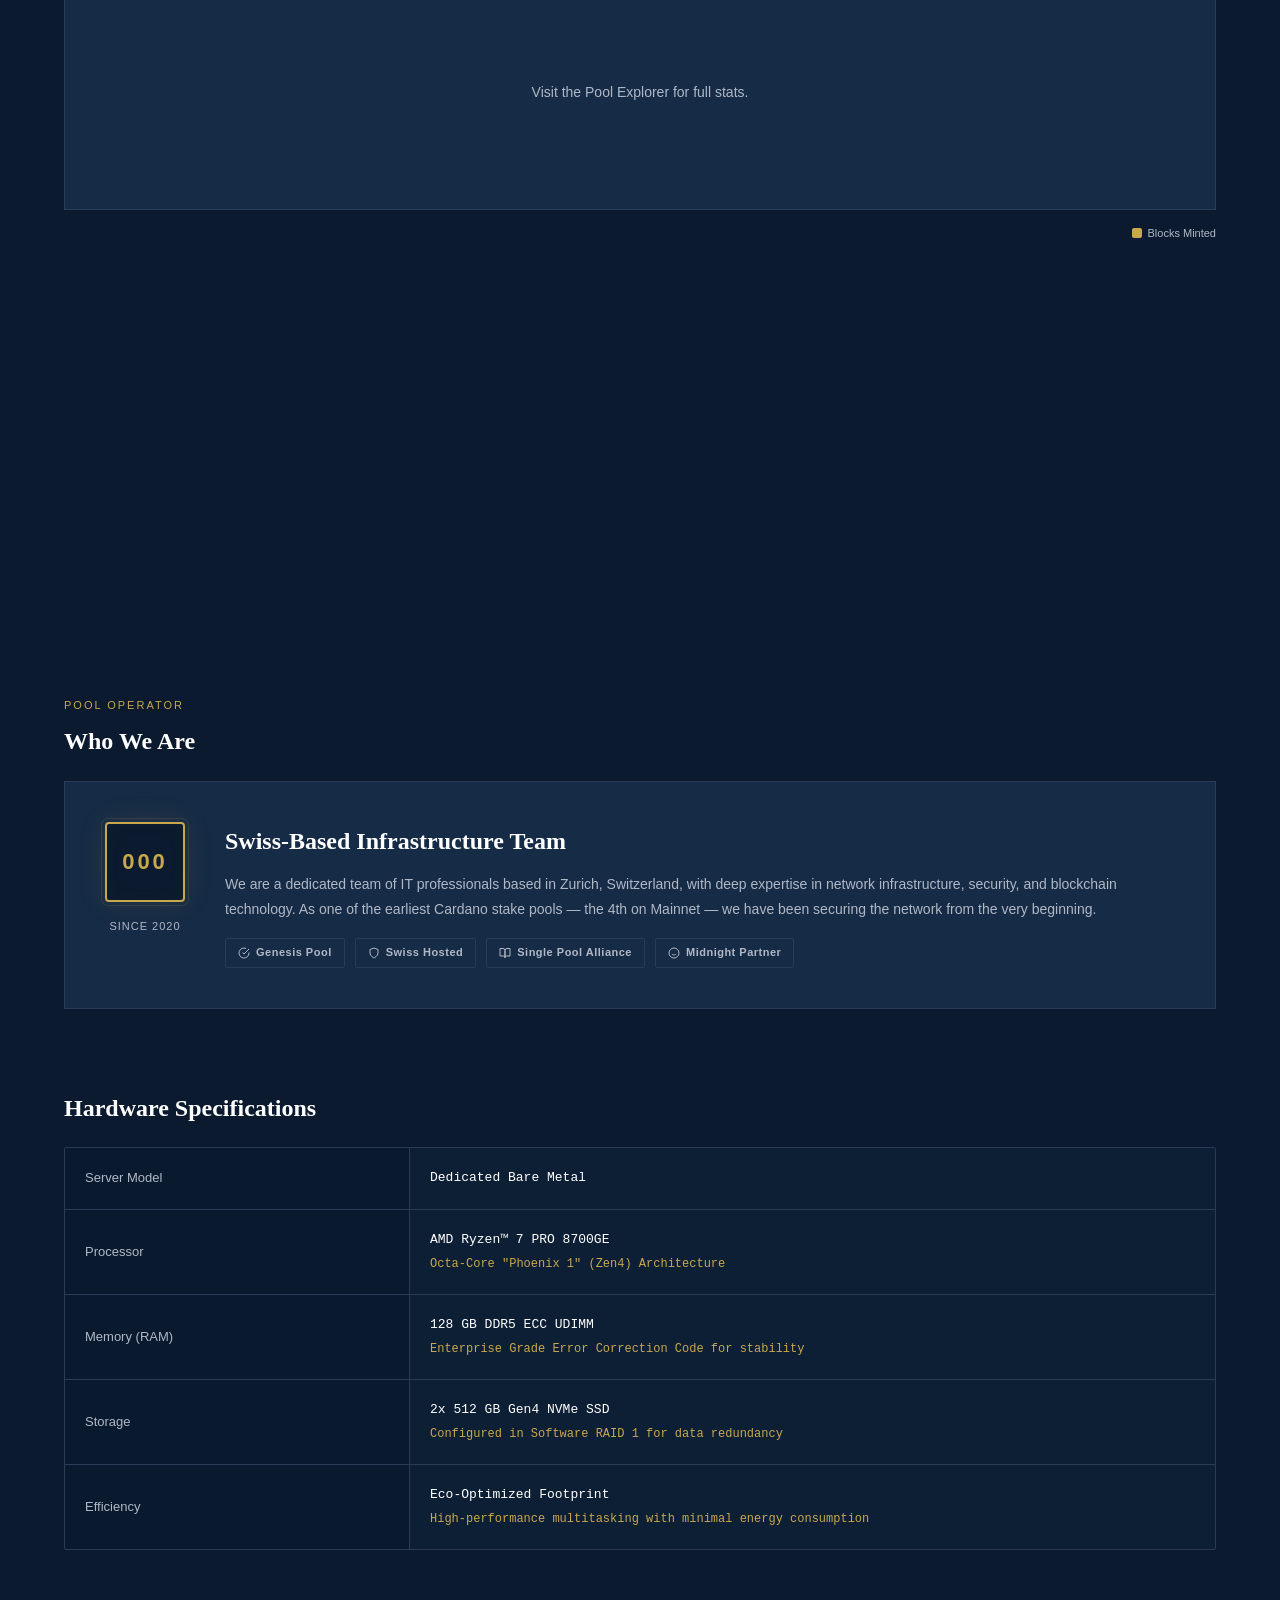
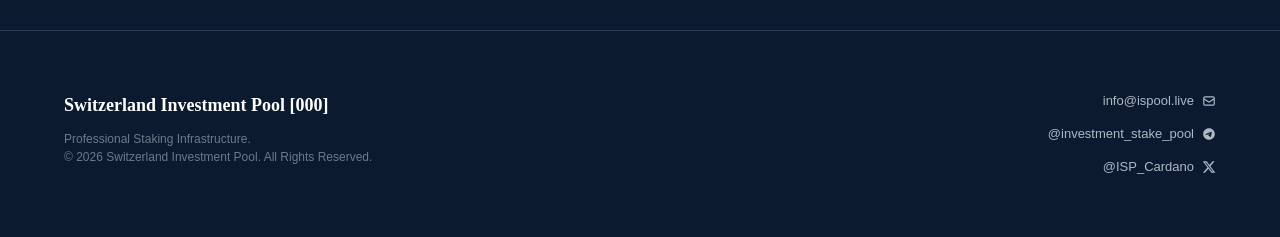
==== commit 6ec8f537: "Fix QR loading text visibility" ====
--- a/index.html
+++ b/index.html
@@ -247,7 +247,7 @@
         .modal-subtitle{color:var(--text-grey);font-size:14px;margin-bottom:20px}
         .modal-heading{margin-bottom:20px;color:var(--accent-gold)}
         .qr-modal-narrow{max-width:400px}
-        .qr-code-wrap{background:#fff;padding:16px;border-radius:4px;display:inline-block;margin-bottom:16px}
+        .qr-code-wrap{background:#fff;color:var(--bg-dark);padding:16px;min-width:212px;min-height:212px;border-radius:4px;display:inline-flex;align-items:center;justify-content:center;margin-bottom:16px}
         .sr-only{position:absolute;width:1px;height:1px;padding:0;margin:-1px;overflow:hidden;clip:rect(0,0,0,0);white-space:nowrap;border:0}
 
         /* SPECS */
@@ -668,6 +668,7 @@
     if(qrGenerated)return;
     const el=document.getElementById('qrCode');
     if(typeof QRCode!=='undefined'){
+        el.textContent='';
         new QRCode(el,{text:POOL_BECH32,width:180,height:180,colorDark:'#0B1A2E',colorLight:'#ffffff',correctLevel:QRCode.CorrectLevel.M});
         qrGenerated=true;
     } else if(qrRetries<QR_MAX_RETRIES){
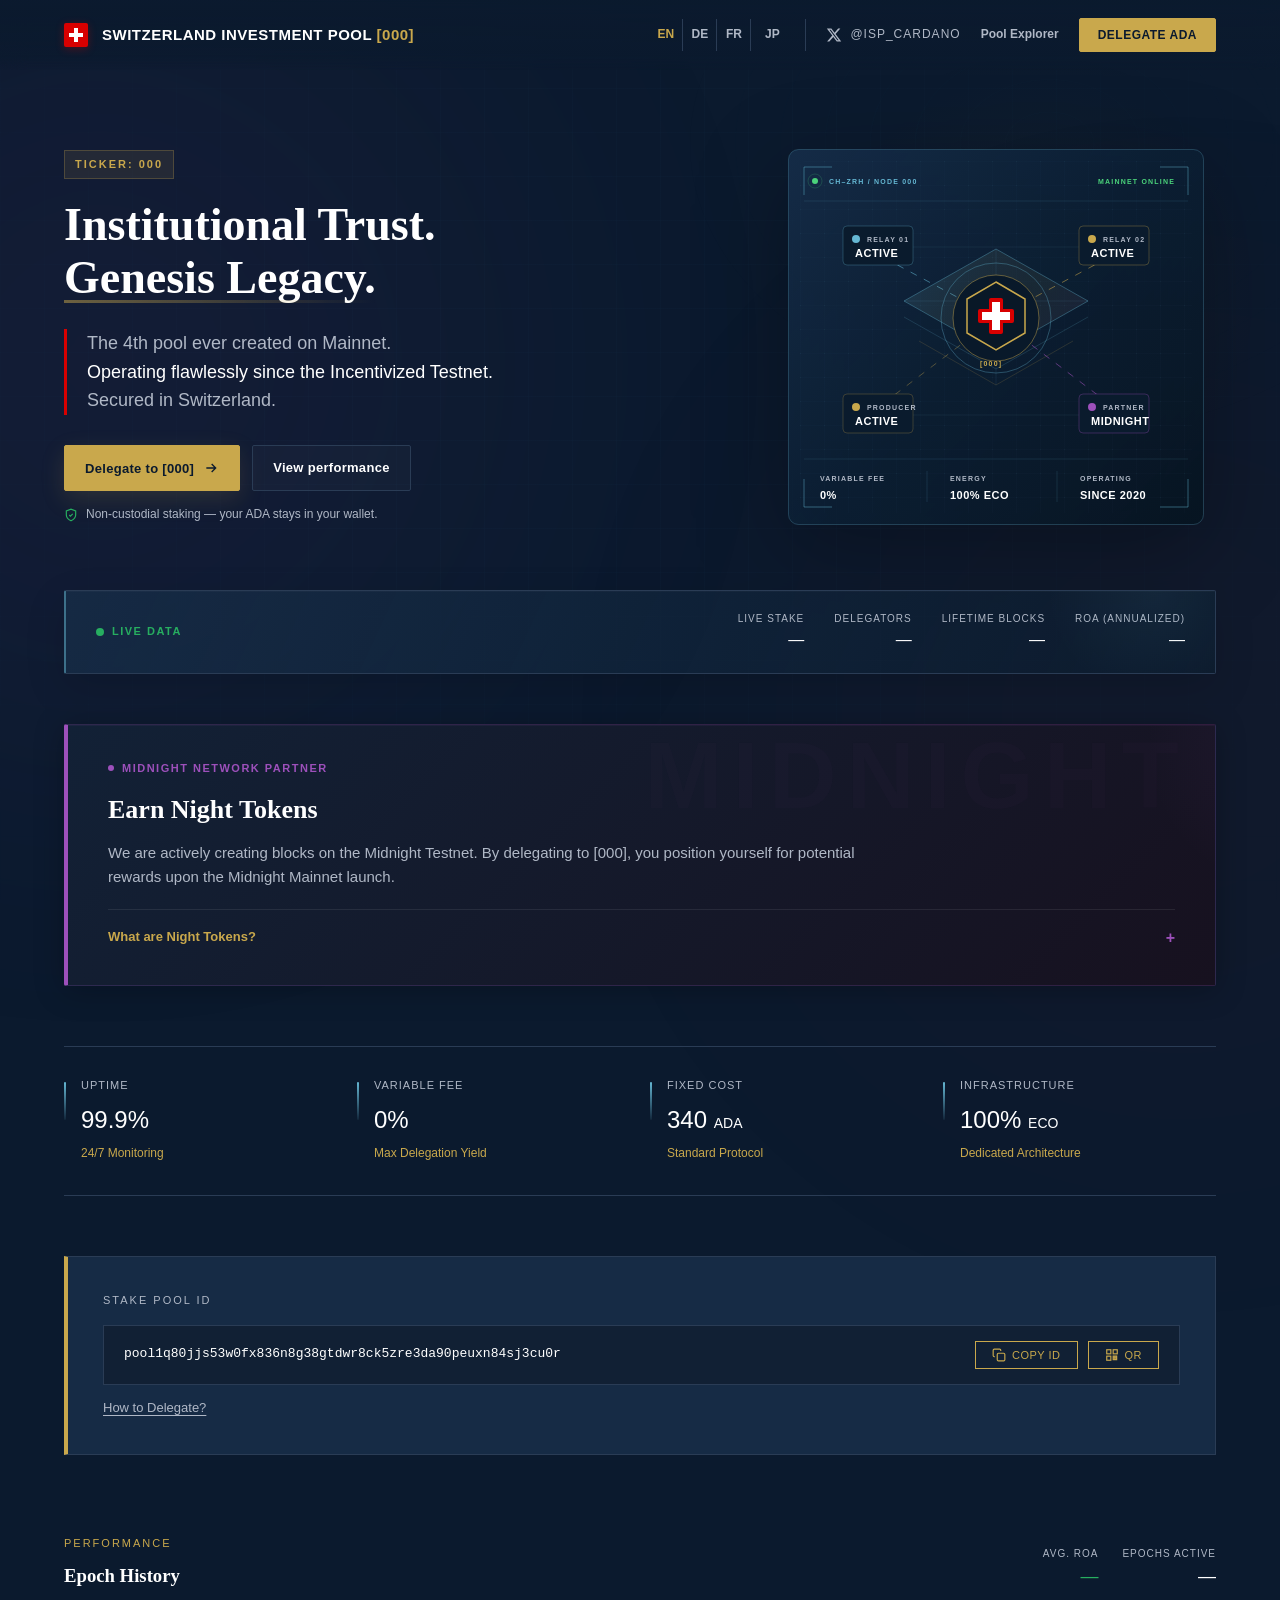
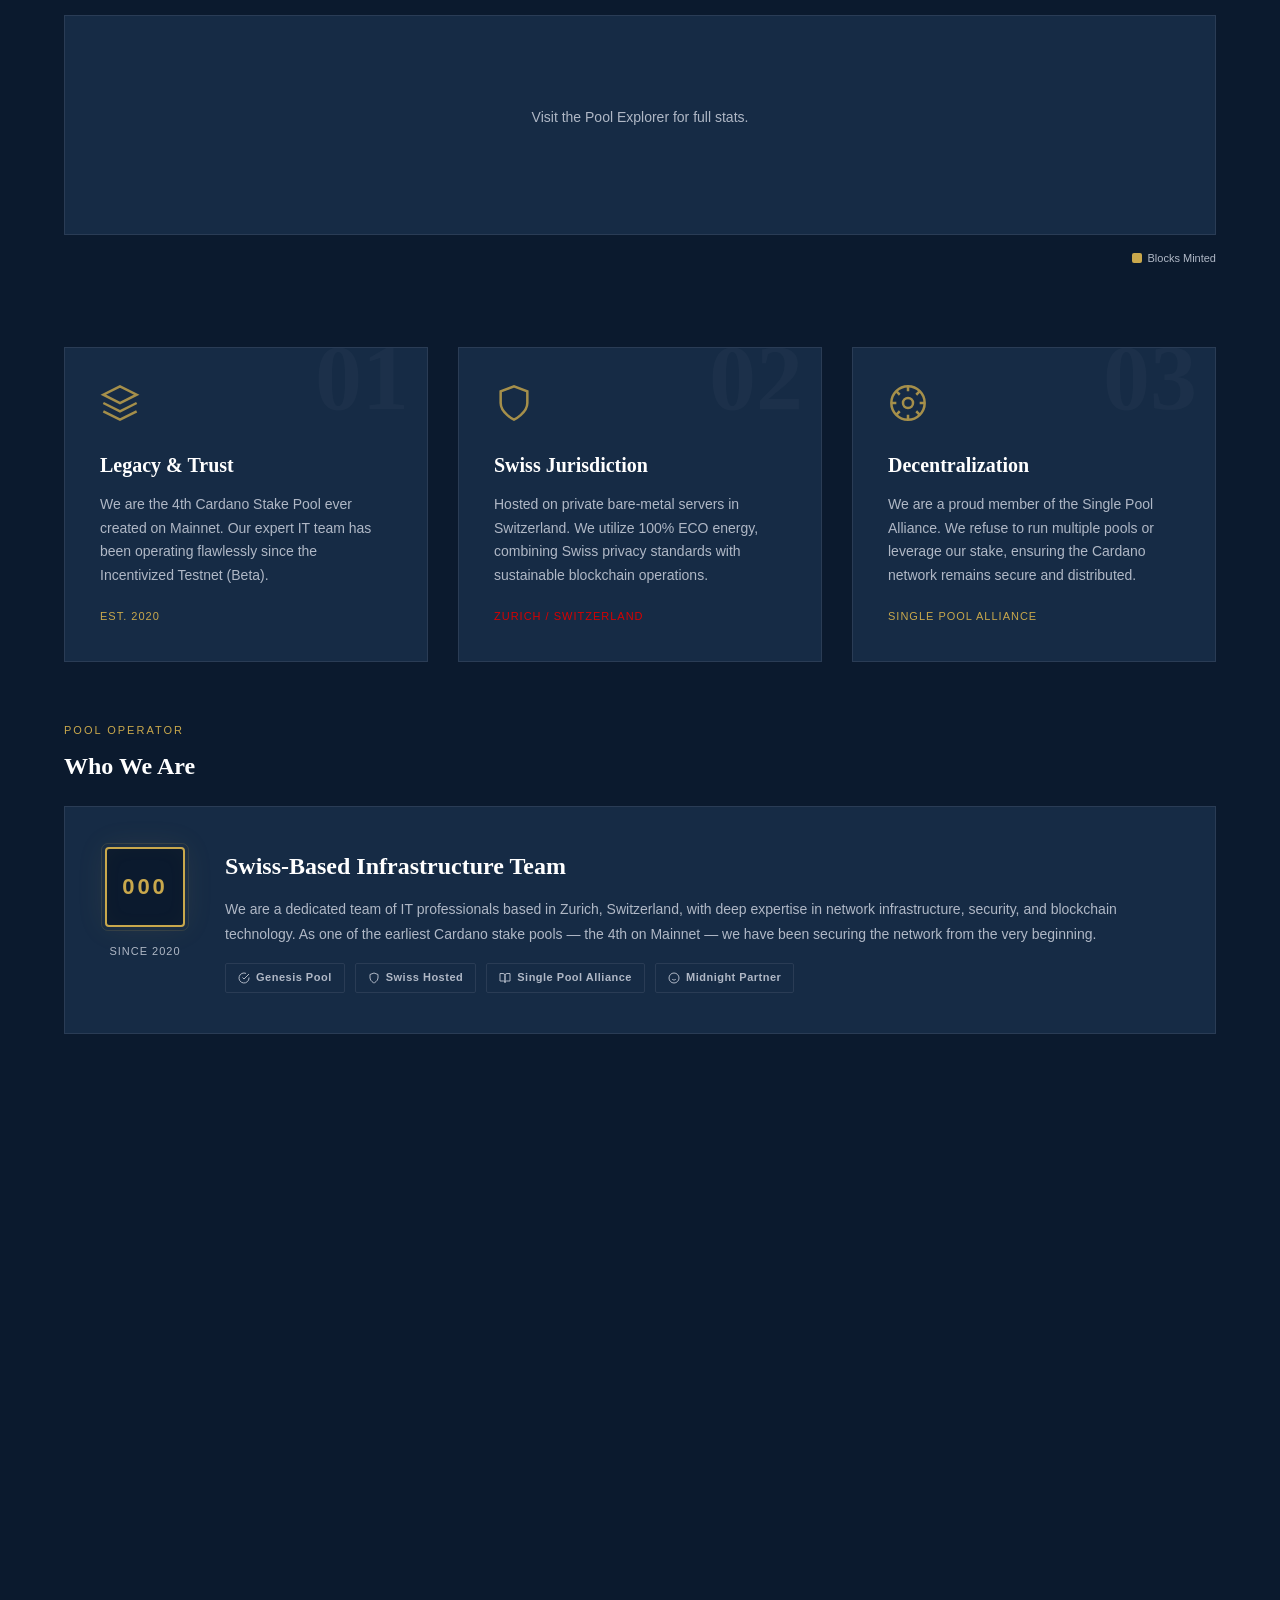
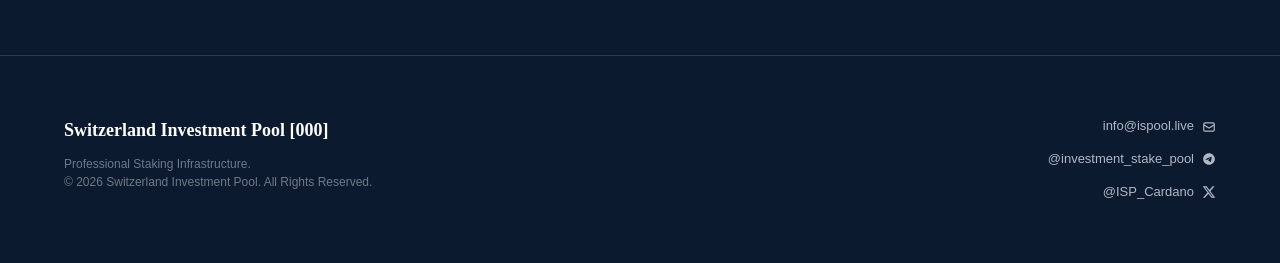
==== commit a2e9edda: "Upgrade site graphics with Swiss topology" ====
--- a/index.html
+++ b/index.html
@@ -71,14 +71,15 @@
             --bg-dark: #0B1A2E;--bg-card: #162B45;--accent-gold: #C9A84C;
             --accent-purple: #9D50BB;--swiss-red: #D80000;--text-white: #FFFFFF;
             --text-grey: #B0B8C6;--border: #2A3C55;--success: #27AE60;
+            --accent-ice: #65B7D3;
         }
         *{margin:0;padding:0;box-sizing:border-box}
         html{scroll-behavior:smooth}
         body{font-family:'Inter','Noto Sans JP',sans-serif;background:var(--bg-dark);color:var(--text-white);line-height:1.6;-webkit-font-smoothing:antialiased;overflow-x:hidden}
         .skip-link{position:absolute;top:-100%;left:50%;transform:translateX(-50%);background:var(--accent-gold);color:var(--bg-dark);padding:8px 16px;font-weight:600;font-size:13px;z-index:9999;border-radius:0 0 4px 4px;transition:top .2s}
         .skip-link:focus{top:0}
-        .bg-mesh{position:fixed;top:0;left:0;width:100%;height:100%;background-image:linear-gradient(rgba(255,255,255,.015) 1px,transparent 1px),linear-gradient(90deg,rgba(255,255,255,.015) 1px,transparent 1px);background-size:44px 44px;pointer-events:none;z-index:-1;mask-image:radial-gradient(ellipse 120% 120% at 50% 40%,black 20%,transparent 70%);-webkit-mask-image:radial-gradient(ellipse 120% 120% at 50% 40%,black 20%,transparent 70%)}
-        .bg-mesh::after{display:none}
+        .bg-mesh{position:fixed;top:0;left:0;width:100%;height:100%;background-image:linear-gradient(rgba(101,183,211,.018) 1px,transparent 1px),linear-gradient(90deg,rgba(101,183,211,.018) 1px,transparent 1px);background-size:44px 44px;pointer-events:none;z-index:-1;mask-image:radial-gradient(ellipse 120% 120% at 50% 40%,black 20%,transparent 72%);-webkit-mask-image:radial-gradient(ellipse 120% 120% at 50% 40%,black 20%,transparent 72%)}
+        .bg-mesh::after{content:'';position:absolute;inset:0;background:repeating-radial-gradient(ellipse at 82% 16%,transparent 0 43px,rgba(101,183,211,.028) 44px 45px);opacity:.75;mask-image:radial-gradient(ellipse 45% 55% at 82% 16%,black,transparent 80%);-webkit-mask-image:radial-gradient(ellipse 45% 55% at 82% 16%,black,transparent 80%)}
         .ambient-glow{position:fixed;pointer-events:none;z-index:-1;width:800px;height:800px;border-radius:50%;filter:blur(160px);opacity:.06;will-change:transform}
         .ambient-glow--purple{bottom:15%;left:-300px;background:var(--accent-purple)}
         .ambient-glow--red{top:35%;right:-300px;background:var(--swiss-red);opacity:.035}
@@ -118,8 +119,9 @@
         .reveal-delay-1{transition-delay:.12s}.reveal-delay-2{transition-delay:.24s}.reveal-delay-3{transition-delay:.36s}
 
         /* HERO */
-        .hero{padding:70px 0 50px;display:flex;align-items:center;gap:60px;position:relative}
-        .hero-text{flex:1;min-width:0}.hero-visual{flex:0 0 320px;display:flex;justify-content:center;align-items:center}
+        .hero{padding:64px 0 50px;min-height:520px;display:flex;align-items:center;gap:36px;position:relative}
+        .hero::after{content:'';position:absolute;width:520px;height:520px;right:-80px;top:-35px;border-radius:50%;background:radial-gradient(circle,rgba(101,183,211,.055),rgba(201,168,76,.018) 38%,transparent 68%);pointer-events:none;z-index:-1}
+        .hero-text{flex:1;min-width:0}.hero-visual{flex:0 0 440px;display:flex;justify-content:center;align-items:center}
         .ticker-badge{display:inline-block;background:rgba(201,168,76,.1);color:var(--accent-gold);padding:5px 10px;font-size:11px;font-weight:600;letter-spacing:2px;margin-bottom:20px;border:1px solid rgba(201,168,76,.25)}
         .hero h1{font-size:46px;line-height:1.15;margin-bottom:24px}
         .hero h1 .gold-line{display:inline-block;position:relative}
@@ -135,19 +137,29 @@
         .hero-assurance{display:flex;align-items:center;gap:8px;margin-top:14px;color:var(--text-grey);font-size:12px}
         .hero-assurance svg{width:14px;height:14px;color:var(--success);flex-shrink:0}
 
-        /* NETWORK VIZ */
-        .network-viz{width:280px;height:280px}
-        .network-viz svg{width:100%;height:100%}
-        .node-pulse{animation:nodePulse 3s ease-in-out infinite}
-        .node-pulse:nth-child(2){animation-delay:.5s}.node-pulse:nth-child(3){animation-delay:1s}.node-pulse:nth-child(4){animation-delay:1.5s}.node-pulse:nth-child(5){animation-delay:2s}
-        @keyframes nodePulse{0%,100%{opacity:.4;r:3}50%{opacity:1;r:5}}
-        .edge-flow{stroke-dasharray:8 4;animation:edgeFlow 2.5s linear infinite}
-        @keyframes edgeFlow{to{stroke-dashoffset:-24}}
-        .center-ring{animation:ringPulse 4s ease-in-out infinite}
-        @keyframes ringPulse{0%,100%{opacity:.15;r:38}50%{opacity:.3;r:42}}
+        /* SWISS INFRASTRUCTURE BEACON */
+        .infrastructure-viz{width:440px;max-width:100%;aspect-ratio:1.1;position:relative;filter:drop-shadow(0 24px 45px rgba(0,0,0,.32))}
+        .infrastructure-viz svg{width:100%;height:100%;display:block;overflow:visible}
+        .topology-panel{fill:url(#panelGradient);stroke:rgba(101,183,211,.26);stroke-width:1}
+        .topology-grid{opacity:.55}
+        .edge-flow{stroke-dasharray:7 8;animation:edgeFlow 7s linear infinite}
+        .edge-flow--reverse{animation-direction:reverse;animation-duration:9s}
+        @keyframes edgeFlow{to{stroke-dashoffset:-60}}
+        .node-pulse{animation:nodePulse 3.2s ease-in-out infinite;transform-box:fill-box;transform-origin:center}
+        .node-pulse--delay{animation-delay:1.1s}
+        @keyframes nodePulse{0%,100%{opacity:.55;transform:scale(.84)}50%{opacity:1;transform:scale(1.18)}}
+        .center-ring{animation:ringPulse 4.5s ease-in-out infinite;transform-box:fill-box;transform-origin:center}
+        @keyframes ringPulse{0%,100%{opacity:.25;transform:scale(.94)}50%{opacity:.7;transform:scale(1.04)}}
+        .beacon-core{animation:beaconGlow 3s ease-in-out infinite}
+        @keyframes beaconGlow{0%,100%{filter:drop-shadow(0 0 3px rgba(201,168,76,.25))}50%{filter:drop-shadow(0 0 11px rgba(201,168,76,.7))}}
+        .topology-label{font-family:'Inter',sans-serif;font-size:7px;font-weight:600;letter-spacing:1.2px;fill:#B0B8C6}
+        .topology-label--gold{fill:#C9A84C}.topology-label--ice{fill:#65B7D3}.topology-label--green{fill:#4BD37B}
+        .topology-value{font-family:'Inter',sans-serif;font-size:11px;font-weight:600;letter-spacing:.5px;fill:#FFFFFF}
+        .system-corner{fill:none;stroke:#65B7D3;stroke-width:1;opacity:.45}
 
         /* LIVE STATS */
-        .live-stats-banner{background:linear-gradient(135deg,rgba(22,43,69,.8),rgba(22,43,69,.4));border:1px solid var(--border);border-radius:2px;padding:20px 30px;margin-bottom:50px;display:flex;align-items:center;gap:12px}
+        .live-stats-banner{background:linear-gradient(115deg,rgba(22,43,69,.92),rgba(10,29,47,.55));border:1px solid var(--border);border-left:2px solid rgba(101,183,211,.55);border-radius:2px;padding:20px 30px;margin-bottom:50px;display:flex;align-items:center;gap:12px;box-shadow:0 14px 40px rgba(0,0,0,.13),inset 0 1px 0 rgba(255,255,255,.025);position:relative;overflow:hidden}
+        .live-stats-banner::after{content:'';position:absolute;right:-70px;top:-90px;width:260px;height:180px;background:radial-gradient(circle,rgba(101,183,211,.07),transparent 68%);pointer-events:none}
         .live-indicator{display:flex;align-items:center;gap:8px;font-size:11px;font-weight:600;text-transform:uppercase;letter-spacing:1.5px;color:var(--success);white-space:nowrap}
         .live-indicator .dot{width:8px;height:8px;background:var(--success);border-radius:50%;animation:pulse-live 2s ease-in-out infinite}
         @keyframes pulse-live{0%,100%{box-shadow:0 0 0 0 rgba(39,174,96,.5)}50%{box-shadow:0 0 0 6px rgba(39,174,96,0)}}
@@ -160,7 +172,9 @@
 
         /* MIDNIGHT */
         .midnight-feature{background:linear-gradient(135deg,#122136,#17111F);border:1px solid rgba(157,80,187,.2);border-left:4px solid var(--accent-purple);padding:35px 40px;margin-bottom:60px;border-radius:2px;box-shadow:0 4px 30px rgba(0,0,0,.25),inset 0 1px 0 rgba(157,80,187,.08);position:relative;overflow:hidden}
-        .midnight-feature::after{content:'';position:absolute;top:-50%;right:-20%;width:300px;height:300px;background:radial-gradient(circle,rgba(157,80,187,.06),transparent 70%);pointer-events:none}
+        .midnight-feature::before{content:'MIDNIGHT';position:absolute;right:26px;top:-24px;font-family:'Inter',sans-serif;font-size:94px;font-weight:700;letter-spacing:10px;color:rgba(157,80,187,.025);pointer-events:none}
+        .midnight-feature::after{content:'';position:absolute;top:-50%;right:-20%;width:300px;height:300px;background:radial-gradient(circle,rgba(157,80,187,.08),transparent 70%);pointer-events:none}
+        .midnight-content{position:relative;z-index:1}
         .midnight-badge{font-size:11px;font-weight:700;text-transform:uppercase;letter-spacing:1.5px;color:var(--accent-purple);margin-bottom:12px;display:flex;align-items:center;gap:8px}
         .midnight-badge::before{content:'';width:6px;height:6px;background:var(--accent-purple);border-radius:50%;animation:pulse-dot 2s ease infinite;flex-shrink:0}
         @keyframes pulse-dot{0%,100%{opacity:1;box-shadow:0 0 0 0 rgba(157,80,187,.4)}50%{opacity:.8;box-shadow:0 0 0 6px rgba(157,80,187,0)}}
@@ -176,6 +190,8 @@
 
         /* METRICS */
         .metrics-strip{display:grid;grid-template-columns:repeat(4,1fr);gap:20px;margin-bottom:60px;padding:30px 0;border-top:1px solid var(--border);border-bottom:1px solid var(--border)}
+        .metric-item{position:relative;padding-left:17px}
+        .metric-item::before{content:'';position:absolute;left:0;top:5px;width:2px;height:38px;background:linear-gradient(var(--accent-ice),rgba(101,183,211,.08));border-radius:2px}
         .metric-item h4{font-family:'Inter','Noto Sans JP',sans-serif;font-size:11px;text-transform:uppercase;letter-spacing:1px;color:var(--text-grey);margin-bottom:6px;font-weight:500}
         .metric-item p{font-size:24px;font-weight:400}
         .metric-item .sub-text{font-size:12px;color:var(--accent-gold)}
@@ -216,6 +232,8 @@
         .grid-section{display:grid;grid-template-columns:repeat(auto-fit,minmax(300px,1fr));gap:30px;margin-bottom:60px}
         .card{padding:35px;border:1px solid var(--border);background:var(--bg-card);transition:transform .3s cubic-bezier(.16,1,.3,1),border-color .3s,box-shadow .3s;display:flex;flex-direction:column;justify-content:space-between;position:relative;overflow:hidden}
         .card::before{content:'';position:absolute;top:0;left:0;width:100%;height:2px;background:linear-gradient(90deg,transparent,var(--accent-gold),transparent);opacity:0;transition:opacity .3s}
+        .card::after{content:attr(data-index);position:absolute;right:18px;top:-18px;font-family:'Playfair Display',serif;font-size:94px;font-weight:600;line-height:1;color:rgba(255,255,255,.026);pointer-events:none}
+        .card>div{position:relative;z-index:1}
         .card:hover{transform:translateY(-4px);border-color:rgba(201,168,76,.3);box-shadow:0 8px 30px rgba(0,0,0,.3)}
         .card:hover::before{opacity:1}
         .card-icon{width:40px;height:40px;margin-bottom:18px;color:var(--accent-gold);opacity:.8}
@@ -290,7 +308,7 @@
         a:focus:not(:focus-visible),button:focus:not(:focus-visible){outline:none}
 
         @media(max-width:900px){
-            .hero{flex-direction:column;gap:30px}.hero-visual{flex:none}
+            .hero{flex-direction:column;gap:30px;min-height:auto}.hero-text{width:100%}.hero-visual{flex:none;width:100%}
             .live-stats-banner{flex-direction:column;align-items:flex-start}.live-stats-grid{margin-left:0}
             .operator-card{grid-template-columns:1fr}.operator-visual{flex-direction:row}
             .perf-header{flex-direction:column;align-items:flex-start}.perf-summary{justify-content:flex-start}.perf-summary-item{text-align:left}
@@ -300,7 +318,7 @@
             .pool-id-box{flex-direction:column;align-items:flex-start}.pool-id-actions{width:100%}.copy-btn,.qr-btn{flex:1;justify-content:center}
             .spec-row{flex-direction:column}.spec-label{width:100%;border-right:none;border-bottom:1px solid var(--border);padding:15px}.spec-value{width:100%;padding:15px}
             .footer-content,.footer-links{flex-direction:column;text-align:center;align-items:center}.footer-link{justify-content:center}
-            .midnight-feature{padding:25px 20px}.hero-highlight{font-size:16px}.network-viz{width:220px;height:220px}
+            .midnight-feature{padding:25px 20px}.hero-highlight{font-size:16px}.infrastructure-viz{width:400px}
             .chart-bar-label{display:none}
             .nav-toggle{display:block}
             .nav-right{position:fixed;top:61px;left:0;right:0;background:rgba(11,26,46,.97);backdrop-filter:blur(12px);-webkit-backdrop-filter:blur(12px);flex-direction:column;align-items:center;gap:20px;padding:30px 24px;border-bottom:1px solid var(--border);transform:translateY(-120%);opacity:0;transition:transform .35s cubic-bezier(.16,1,.3,1),opacity .25s ease;pointer-events:none}
@@ -308,7 +326,7 @@
             .lang-switch{border-right:none;padding-right:0;border-bottom:1px solid var(--border);padding-bottom:15px}
             .nav-explorer,.btn-delegate{width:min(100%,320px);text-align:center;justify-content:center}
         }
-        @media(max-width:480px){.hero h1{font-size:28px}.metrics-strip{grid-template-columns:1fr}.grid-section{grid-template-columns:1fr}.logo-text{font-size:12px}.hero-actions{align-items:stretch;flex-direction:column}.hero-cta{width:100%}}
+        @media(max-width:480px){.hero h1{font-size:28px}.metrics-strip{grid-template-columns:1fr}.grid-section{grid-template-columns:1fr}.logo-text{font-size:12px}.hero-actions{align-items:stretch;flex-direction:column}.hero-cta{width:100%}.infrastructure-viz{width:340px}.midnight-feature::before{font-size:54px}}
         @media(max-width:768px){nav{backdrop-filter:blur(8px);-webkit-backdrop-filter:blur(8px)}.ambient-glow{filter:blur(80px);width:400px;height:400px}}
 
         @media(prefers-reduced-motion:reduce){
@@ -319,7 +337,7 @@
 
         @media print{
             body{background:#fff;color:#000}
-            .bg-mesh,.ambient-glow,.network-viz,nav,.hero-visual,.chart-container,.chart-legend{display:none}
+            .bg-mesh,.ambient-glow,.infrastructure-viz,nav,.hero-visual,.chart-container,.chart-legend{display:none}
             *{color:#000 !important;border-color:#ccc !important;box-shadow:none !important;text-shadow:none !important}
             .card,.midnight-feature,.operator-card,.pool-id-section,.specs-container,.live-stats-banner{background:#fff !important;border:1px solid #ccc !important}
             .section-label,.midnight-badge,.accent-gold{color:#333 !important}
@@ -382,31 +400,94 @@
                 </div>
             </div>
             <div class="hero-visual reveal reveal-delay-3" aria-hidden="true">
-                <div class="network-viz">
-                    <svg viewBox="0 0 280 280" fill="none">
-                        <circle class="center-ring" cx="140" cy="140" r="40" stroke="#C9A84C" stroke-width=".5" fill="none" opacity=".2"/>
-                        <circle cx="140" cy="140" r="80" stroke="#2A3C55" stroke-width=".5" fill="none" opacity=".4"/>
-                        <circle cx="140" cy="140" r="120" stroke="#2A3C55" stroke-width=".3" fill="none" opacity=".2"/>
-                        <line class="edge-flow" x1="140" y1="140" x2="60" y2="60" stroke="#C9A84C" stroke-width=".8" opacity=".3"/>
-                        <line class="edge-flow" x1="140" y1="140" x2="220" y2="70" stroke="#C9A84C" stroke-width=".8" opacity=".3"/>
-                        <line class="edge-flow" x1="140" y1="140" x2="230" y2="200" stroke="#9D50BB" stroke-width=".8" opacity=".25"/>
-                        <line class="edge-flow" x1="140" y1="140" x2="50" y2="210" stroke="#9D50BB" stroke-width=".8" opacity=".25"/>
-                        <line class="edge-flow" x1="140" y1="140" x2="140" y2="30" stroke="#C9A84C" stroke-width=".8" opacity=".2"/>
-                        <line class="edge-flow" x1="140" y1="140" x2="140" y2="250" stroke="#C9A84C" stroke-width=".8" opacity=".2"/>
-                        <line class="edge-flow" x1="60" y1="60" x2="140" y2="30" stroke="#2A3C55" stroke-width=".5" opacity=".3"/>
-                        <line class="edge-flow" x1="220" y1="70" x2="140" y2="30" stroke="#2A3C55" stroke-width=".5" opacity=".3"/>
-                        <line class="edge-flow" x1="230" y1="200" x2="140" y2="250" stroke="#2A3C55" stroke-width=".5" opacity=".3"/>
-                        <line class="edge-flow" x1="50" y1="210" x2="140" y2="250" stroke="#2A3C55" stroke-width=".5" opacity=".3"/>
-                        <circle class="node-pulse" cx="60" cy="60" r="4" fill="#C9A84C"/>
-                        <circle class="node-pulse" cx="220" cy="70" r="4" fill="#C9A84C"/>
-                        <circle class="node-pulse" cx="230" cy="200" r="3.5" fill="#9D50BB"/>
-                        <circle class="node-pulse" cx="50" cy="210" r="3.5" fill="#9D50BB"/>
-                        <circle class="node-pulse" cx="140" cy="30" r="3" fill="#C9A84C"/>
-                        <circle class="node-pulse" cx="140" cy="250" r="3" fill="#C9A84C"/>
-                        <circle cx="140" cy="140" r="18" fill="#0B1A2E" stroke="#C9A84C" stroke-width="1.5"/>
-                        <circle cx="140" cy="140" r="12" fill="none" stroke="#C9A84C" stroke-width=".5" opacity=".5"/>
-                        <rect x="137" y="132" width="6" height="16" rx="1" fill="#D80000"/>
-                        <rect x="132" y="137" width="16" height="6" rx="1" fill="#D80000"/>
+                <div class="infrastructure-viz">
+                    <svg viewBox="0 0 440 400" fill="none">
+                        <defs>
+                            <linearGradient id="panelGradient" x1="24" y1="18" x2="408" y2="386" gradientUnits="userSpaceOnUse">
+                                <stop stop-color="#152D49" stop-opacity=".9"/>
+                                <stop offset=".5" stop-color="#0C2035" stop-opacity=".82"/>
+                                <stop offset="1" stop-color="#071522" stop-opacity=".94"/>
+                            </linearGradient>
+                            <linearGradient id="planeGradient" x1="128" y1="128" x2="312" y2="242" gradientUnits="userSpaceOnUse">
+                                <stop stop-color="#65B7D3" stop-opacity=".14"/>
+                                <stop offset=".55" stop-color="#C9A84C" stop-opacity=".07"/>
+                                <stop offset="1" stop-color="#9D50BB" stop-opacity=".1"/>
+                            </linearGradient>
+                            <radialGradient id="coreGradient" cx="0" cy="0" r="1" gradientTransform="translate(220 185) rotate(90) scale(58)">
+                                <stop stop-color="#193654"/>
+                                <stop offset="1" stop-color="#09192A"/>
+                            </radialGradient>
+                            <pattern id="topologyGrid" width="24" height="24" patternUnits="userSpaceOnUse">
+                                <path d="M24 0H0V24" stroke="#65B7D3" stroke-opacity=".055" stroke-width="1"/>
+                                <circle cx="0" cy="0" r="1" fill="#65B7D3" fill-opacity=".12"/>
+                            </pattern>
+                        </defs>
+
+                        <rect class="topology-panel" x="12.5" y="12.5" width="415" height="375" rx="10"/>
+                        <rect class="topology-grid" x="24" y="24" width="392" height="352" rx="6" fill="url(#topologyGrid)"/>
+                        <path class="system-corner" d="M28 58V30H56M384 30H412V58M28 342V370H56M384 370H412V342"/>
+
+                        <circle cx="39" cy="44" r="3" fill="#4BD37B"/>
+                        <circle cx="39" cy="44" r="7" stroke="#4BD37B" stroke-opacity=".2"/>
+                        <text class="topology-label topology-label--ice" x="53" y="47">CH–ZRH / NODE 000</text>
+                        <text class="topology-label topology-label--green" x="322" y="47">MAINNET ONLINE</text>
+                        <path d="M28 64H412" stroke="#65B7D3" stroke-opacity=".12"/>
+
+                        <path class="edge-flow" d="M220 181L88 110" stroke="#65B7D3" stroke-opacity=".55"/>
+                        <path class="edge-flow edge-flow--reverse" d="M220 181L352 110" stroke="#C9A84C" stroke-opacity=".55"/>
+                        <path class="edge-flow edge-flow--reverse" d="M220 181L92 278" stroke="#C9A84C" stroke-opacity=".38"/>
+                        <path class="edge-flow" d="M220 181L348 278" stroke="#9D50BB" stroke-opacity=".58"/>
+                        <path d="M88 110L352 110M92 278L348 278" stroke="#65B7D3" stroke-opacity=".08"/>
+
+                        <g transform="translate(67 89)">
+                            <rect width="70" height="39" rx="4" fill="#0A1B2D" stroke="#65B7D3" stroke-opacity=".28"/>
+                            <circle class="node-pulse" cx="13" cy="13" r="4" fill="#65B7D3"/>
+                            <text class="topology-label" x="24" y="16">RELAY 01</text>
+                            <text class="topology-value" x="12" y="31">ACTIVE</text>
+                        </g>
+                        <g transform="translate(303 89)">
+                            <rect width="70" height="39" rx="4" fill="#0A1B2D" stroke="#C9A84C" stroke-opacity=".3"/>
+                            <circle class="node-pulse node-pulse--delay" cx="13" cy="13" r="4" fill="#C9A84C"/>
+                            <text class="topology-label" x="24" y="16">RELAY 02</text>
+                            <text class="topology-value" x="12" y="31">ACTIVE</text>
+                        </g>
+                        <g transform="translate(67 257)">
+                            <rect width="70" height="39" rx="4" fill="#0A1B2D" stroke="#C9A84C" stroke-opacity=".25"/>
+                            <circle class="node-pulse node-pulse--delay" cx="13" cy="13" r="4" fill="#C9A84C"/>
+                            <text class="topology-label" x="24" y="16">PRODUCER</text>
+                            <text class="topology-value" x="12" y="31">ACTIVE</text>
+                        </g>
+                        <g transform="translate(303 257)">
+                            <rect width="70" height="39" rx="4" fill="#0A1B2D" stroke="#9D50BB" stroke-opacity=".32"/>
+                            <circle class="node-pulse" cx="13" cy="13" r="4" fill="#9D50BB"/>
+                            <text class="topology-label" x="24" y="16">PARTNER</text>
+                            <text class="topology-value" x="12" y="31">MIDNIGHT</text>
+                        </g>
+
+                        <path d="M220 112L312 164L220 216L128 164L220 112Z" fill="url(#planeGradient)" stroke="#65B7D3" stroke-opacity=".36"/>
+                        <path d="M128 180L220 232L312 180" stroke="#65B7D3" stroke-opacity=".18"/>
+                        <path d="M143 204L220 248L297 204" stroke="#C9A84C" stroke-opacity=".17"/>
+                        <path d="M220 112V248M128 164L312 164" stroke="#65B7D3" stroke-opacity=".1"/>
+                        <circle class="center-ring" cx="220" cy="181" r="55" stroke="#65B7D3" stroke-opacity=".34"/>
+                        <circle cx="220" cy="181" r="43" fill="url(#coreGradient)" stroke="#C9A84C" stroke-opacity=".45"/>
+                        <g class="beacon-core">
+                            <path d="M220 145L249 162V196L220 213L191 196V162L220 145Z" fill="#091827" stroke="#C9A84C" stroke-width="1.5"/>
+                            <rect x="213" y="161" width="14" height="36" rx="2" fill="#D80000"/>
+                            <rect x="202" y="172" width="36" height="14" rx="2" fill="#D80000"/>
+                            <rect x="216" y="165" width="8" height="28" fill="#fff"/>
+                            <rect x="206" y="175" width="28" height="8" fill="#fff"/>
+                        </g>
+                        <text class="topology-label topology-label--gold" x="204" y="229">[000]</text>
+
+                        <path d="M28 322H412" stroke="#65B7D3" stroke-opacity=".12"/>
+                        <text class="topology-label" x="44" y="344">VARIABLE FEE</text>
+                        <text class="topology-value" x="44" y="362">0%</text>
+                        <path d="M151 334V365" stroke="#65B7D3" stroke-opacity=".14"/>
+                        <text class="topology-label" x="174" y="344">ENERGY</text>
+                        <text class="topology-value" x="174" y="362">100% ECO</text>
+                        <path d="M281 334V365" stroke="#65B7D3" stroke-opacity=".14"/>
+                        <text class="topology-label" x="304" y="344">OPERATING</text>
+                        <text class="topology-value" x="304" y="362">SINCE 2020</text>
                     </svg>
                 </div>
             </div>
@@ -466,17 +547,17 @@
         </section>
 
         <section class="grid-section" aria-label="Features">
-            <article class="card reveal"><div>
+            <article class="card reveal" data-index="01"><div>
                 <svg class="card-icon" viewBox="0 0 24 24" fill="none" stroke="currentColor" stroke-width="1.5" aria-hidden="true"><path d="M12 2L2 7l10 5 10-5-10-5z"/><path d="M2 17l10 5 10-5"/><path d="M2 12l10 5 10-5"/></svg>
                 <h3 data-i18n="card1_title">Legacy &amp; Trust</h3><p data-i18n="card1_text">We are the 4th Cardano Stake Pool ever created on Mainnet. Our expert IT team has been operating flawlessly since the Incentivized Testnet (Beta).</p>
             </div><div class="card-footer card-footer--gold">Est. 2020</div></article>
 
-            <article class="card reveal reveal-delay-1"><div>
+            <article class="card reveal reveal-delay-1" data-index="02"><div>
                 <svg class="card-icon" viewBox="0 0 24 24" fill="none" stroke="currentColor" stroke-width="1.5" aria-hidden="true"><path d="M12 22s8-4 8-10V5l-8-3-8 3v7c0 6 8 10 8 10z"/></svg>
                 <h3 data-i18n="card2_title">Swiss Jurisdiction</h3><p data-i18n="card2_text">Hosted on private bare-metal servers in Switzerland. We utilize 100% ECO energy, combining Swiss privacy standards with sustainable blockchain operations.</p>
             </div><div class="card-footer card-footer--red">Zurich / Switzerland</div></article>
 
-            <article class="card reveal reveal-delay-2"><div>
+            <article class="card reveal reveal-delay-2" data-index="03"><div>
                 <svg class="card-icon" viewBox="0 0 24 24" fill="none" stroke="currentColor" stroke-width="1.5" aria-hidden="true"><circle cx="12" cy="12" r="10"/><circle cx="12" cy="12" r="3"/><path d="M12 2v3M12 19v3M2 12h3M19 12h3M4.93 4.93l2.12 2.12M16.95 16.95l2.12 2.12M4.93 19.07l2.12-2.12M16.95 7.05l2.12-2.12"/></svg>
                 <h3 data-i18n="card3_title">Decentralization</h3><p data-i18n="card3_text">We are a proud member of the Single Pool Alliance. We refuse to run multiple pools or leverage our stake, ensuring the Cardano network remains secure and distributed.</p>
             </div><div class="card-footer card-footer--gold" data-i18n="card3_foot">Single Pool Alliance</div></article>
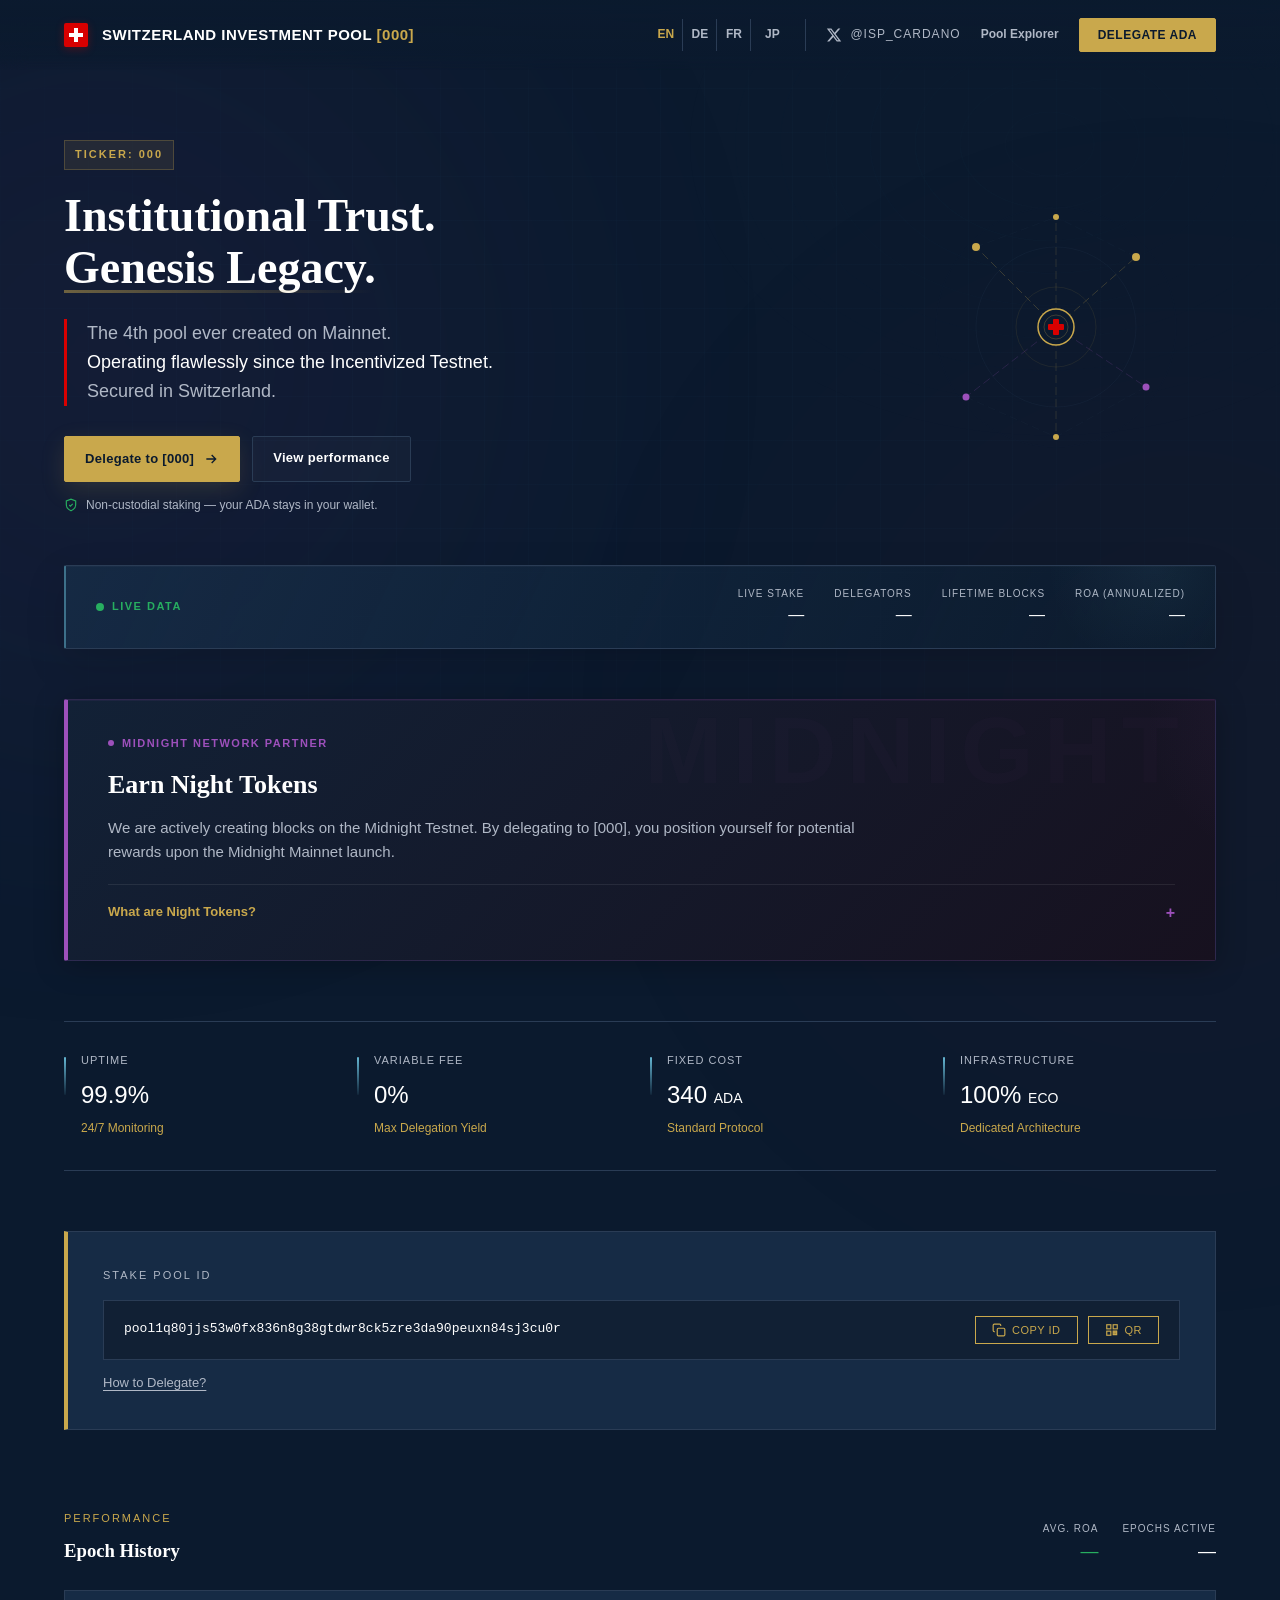
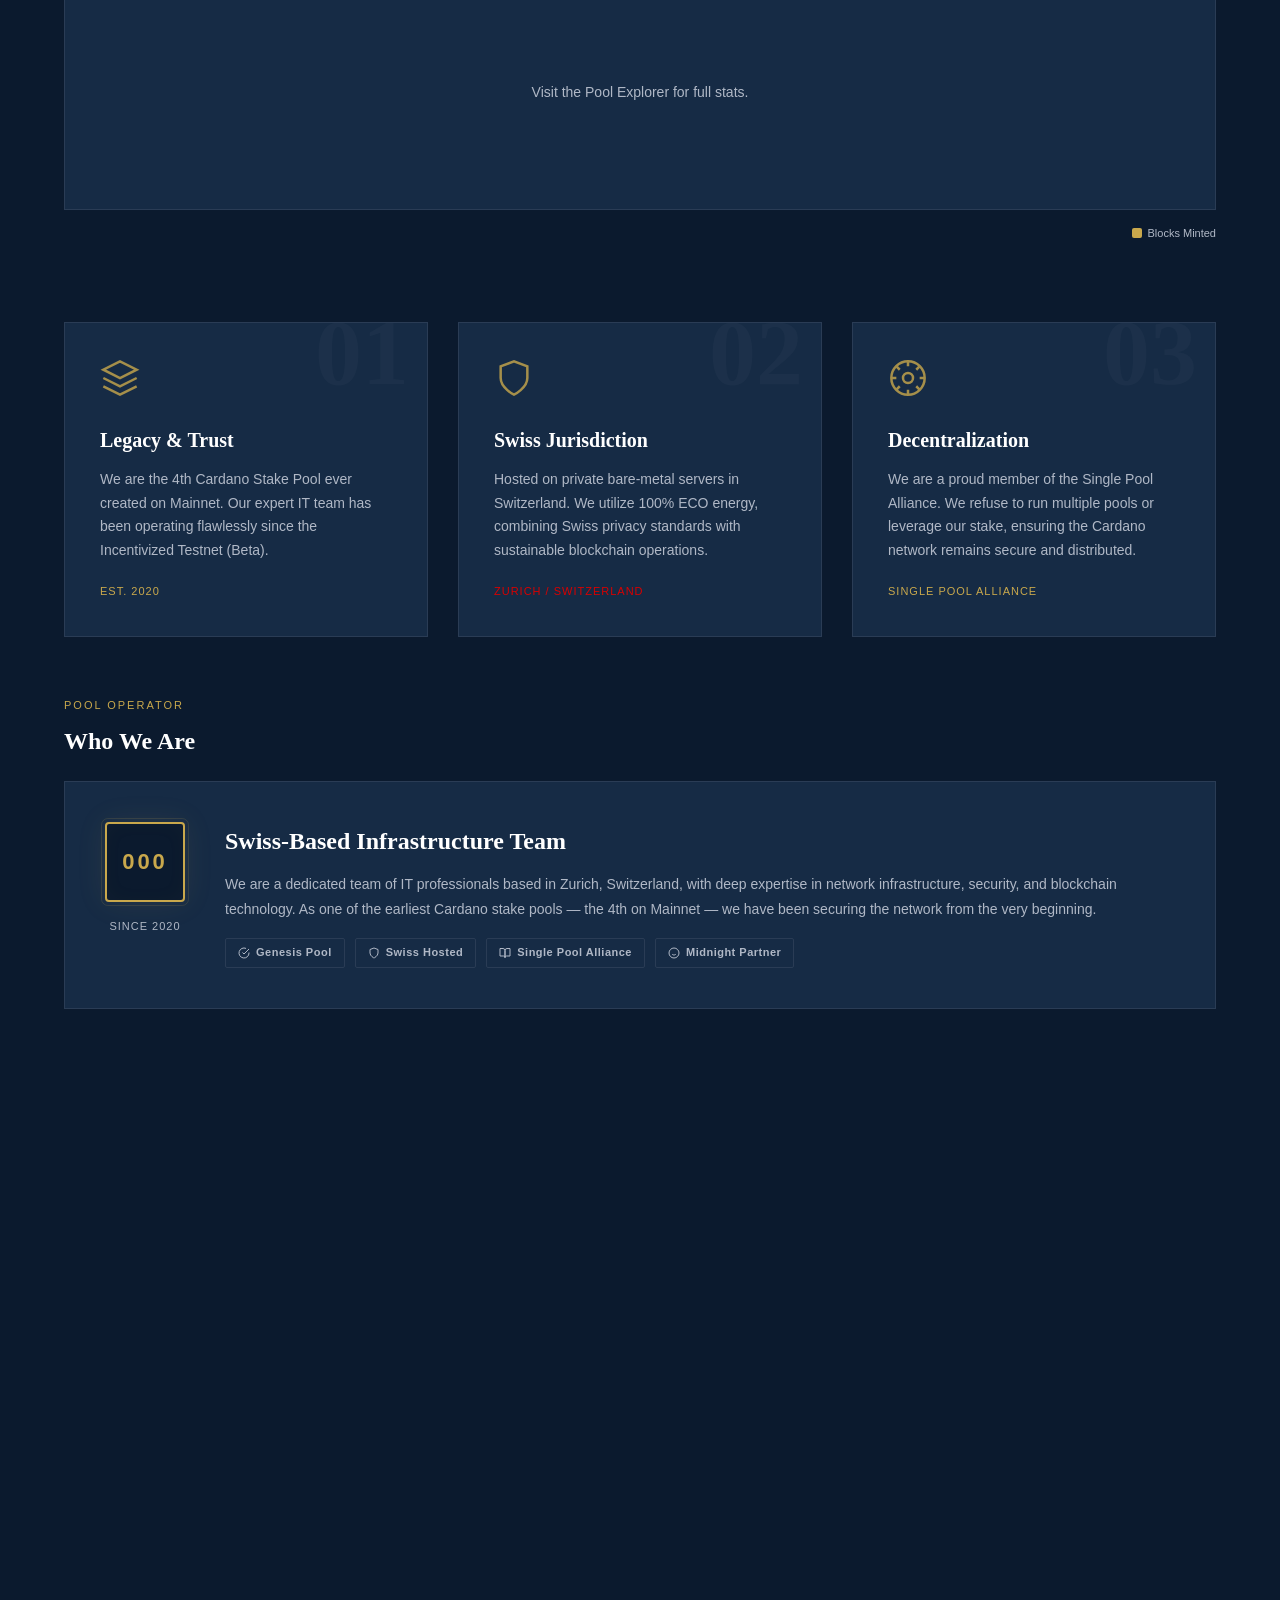
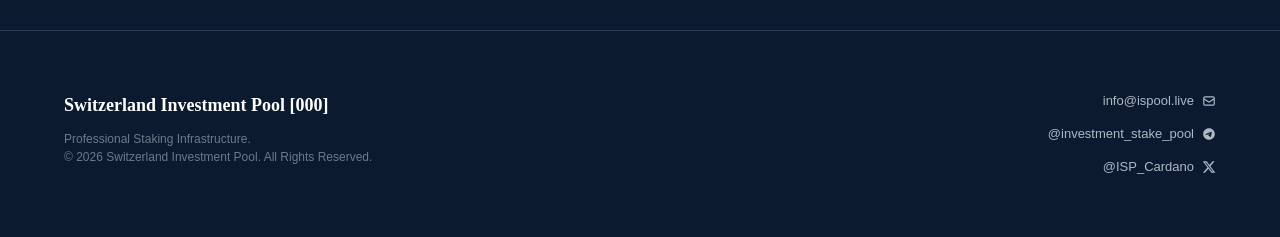
==== commit d6c95a57: "Restore previous hero network graphic" ====
--- a/index.html
+++ b/index.html
@@ -119,9 +119,8 @@
         .reveal-delay-1{transition-delay:.12s}.reveal-delay-2{transition-delay:.24s}.reveal-delay-3{transition-delay:.36s}
 
         /* HERO */
-        .hero{padding:64px 0 50px;min-height:520px;display:flex;align-items:center;gap:36px;position:relative}
-        .hero::after{content:'';position:absolute;width:520px;height:520px;right:-80px;top:-35px;border-radius:50%;background:radial-gradient(circle,rgba(101,183,211,.055),rgba(201,168,76,.018) 38%,transparent 68%);pointer-events:none;z-index:-1}
-        .hero-text{flex:1;min-width:0}.hero-visual{flex:0 0 440px;display:flex;justify-content:center;align-items:center}
+        .hero{padding:70px 0 50px;display:flex;align-items:center;gap:60px;position:relative}
+        .hero-text{flex:1;min-width:0}.hero-visual{flex:0 0 320px;display:flex;justify-content:center;align-items:center}
         .ticker-badge{display:inline-block;background:rgba(201,168,76,.1);color:var(--accent-gold);padding:5px 10px;font-size:11px;font-weight:600;letter-spacing:2px;margin-bottom:20px;border:1px solid rgba(201,168,76,.25)}
         .hero h1{font-size:46px;line-height:1.15;margin-bottom:24px}
         .hero h1 .gold-line{display:inline-block;position:relative}
@@ -137,25 +136,16 @@
         .hero-assurance{display:flex;align-items:center;gap:8px;margin-top:14px;color:var(--text-grey);font-size:12px}
         .hero-assurance svg{width:14px;height:14px;color:var(--success);flex-shrink:0}
 
-        /* SWISS INFRASTRUCTURE BEACON */
-        .infrastructure-viz{width:440px;max-width:100%;aspect-ratio:1.1;position:relative;filter:drop-shadow(0 24px 45px rgba(0,0,0,.32))}
-        .infrastructure-viz svg{width:100%;height:100%;display:block;overflow:visible}
-        .topology-panel{fill:url(#panelGradient);stroke:rgba(101,183,211,.26);stroke-width:1}
-        .topology-grid{opacity:.55}
-        .edge-flow{stroke-dasharray:7 8;animation:edgeFlow 7s linear infinite}
-        .edge-flow--reverse{animation-direction:reverse;animation-duration:9s}
-        @keyframes edgeFlow{to{stroke-dashoffset:-60}}
-        .node-pulse{animation:nodePulse 3.2s ease-in-out infinite;transform-box:fill-box;transform-origin:center}
-        .node-pulse--delay{animation-delay:1.1s}
-        @keyframes nodePulse{0%,100%{opacity:.55;transform:scale(.84)}50%{opacity:1;transform:scale(1.18)}}
-        .center-ring{animation:ringPulse 4.5s ease-in-out infinite;transform-box:fill-box;transform-origin:center}
-        @keyframes ringPulse{0%,100%{opacity:.25;transform:scale(.94)}50%{opacity:.7;transform:scale(1.04)}}
-        .beacon-core{animation:beaconGlow 3s ease-in-out infinite}
-        @keyframes beaconGlow{0%,100%{filter:drop-shadow(0 0 3px rgba(201,168,76,.25))}50%{filter:drop-shadow(0 0 11px rgba(201,168,76,.7))}}
-        .topology-label{font-family:'Inter',sans-serif;font-size:7px;font-weight:600;letter-spacing:1.2px;fill:#B0B8C6}
-        .topology-label--gold{fill:#C9A84C}.topology-label--ice{fill:#65B7D3}.topology-label--green{fill:#4BD37B}
-        .topology-value{font-family:'Inter',sans-serif;font-size:11px;font-weight:600;letter-spacing:.5px;fill:#FFFFFF}
-        .system-corner{fill:none;stroke:#65B7D3;stroke-width:1;opacity:.45}
+        /* NETWORK VIZ */
+        .network-viz{width:280px;height:280px}
+        .network-viz svg{width:100%;height:100%}
+        .node-pulse{animation:nodePulse 3s ease-in-out infinite}
+        .node-pulse:nth-child(2){animation-delay:.5s}.node-pulse:nth-child(3){animation-delay:1s}.node-pulse:nth-child(4){animation-delay:1.5s}.node-pulse:nth-child(5){animation-delay:2s}
+        @keyframes nodePulse{0%,100%{opacity:.4;r:3}50%{opacity:1;r:5}}
+        .edge-flow{stroke-dasharray:8 4;animation:edgeFlow 2.5s linear infinite}
+        @keyframes edgeFlow{to{stroke-dashoffset:-24}}
+        .center-ring{animation:ringPulse 4s ease-in-out infinite}
+        @keyframes ringPulse{0%,100%{opacity:.15;r:38}50%{opacity:.3;r:42}}
 
         /* LIVE STATS */
         .live-stats-banner{background:linear-gradient(115deg,rgba(22,43,69,.92),rgba(10,29,47,.55));border:1px solid var(--border);border-left:2px solid rgba(101,183,211,.55);border-radius:2px;padding:20px 30px;margin-bottom:50px;display:flex;align-items:center;gap:12px;box-shadow:0 14px 40px rgba(0,0,0,.13),inset 0 1px 0 rgba(255,255,255,.025);position:relative;overflow:hidden}
@@ -308,7 +298,7 @@
         a:focus:not(:focus-visible),button:focus:not(:focus-visible){outline:none}
 
         @media(max-width:900px){
-            .hero{flex-direction:column;gap:30px;min-height:auto}.hero-text{width:100%}.hero-visual{flex:none;width:100%}
+            .hero{flex-direction:column;gap:30px}.hero-visual{flex:none}
             .live-stats-banner{flex-direction:column;align-items:flex-start}.live-stats-grid{margin-left:0}
             .operator-card{grid-template-columns:1fr}.operator-visual{flex-direction:row}
             .perf-header{flex-direction:column;align-items:flex-start}.perf-summary{justify-content:flex-start}.perf-summary-item{text-align:left}
@@ -318,7 +308,7 @@
             .pool-id-box{flex-direction:column;align-items:flex-start}.pool-id-actions{width:100%}.copy-btn,.qr-btn{flex:1;justify-content:center}
             .spec-row{flex-direction:column}.spec-label{width:100%;border-right:none;border-bottom:1px solid var(--border);padding:15px}.spec-value{width:100%;padding:15px}
             .footer-content,.footer-links{flex-direction:column;text-align:center;align-items:center}.footer-link{justify-content:center}
-            .midnight-feature{padding:25px 20px}.hero-highlight{font-size:16px}.infrastructure-viz{width:400px}
+            .midnight-feature{padding:25px 20px}.hero-highlight{font-size:16px}.network-viz{width:220px;height:220px}
             .chart-bar-label{display:none}
             .nav-toggle{display:block}
             .nav-right{position:fixed;top:61px;left:0;right:0;background:rgba(11,26,46,.97);backdrop-filter:blur(12px);-webkit-backdrop-filter:blur(12px);flex-direction:column;align-items:center;gap:20px;padding:30px 24px;border-bottom:1px solid var(--border);transform:translateY(-120%);opacity:0;transition:transform .35s cubic-bezier(.16,1,.3,1),opacity .25s ease;pointer-events:none}
@@ -326,7 +316,7 @@
             .lang-switch{border-right:none;padding-right:0;border-bottom:1px solid var(--border);padding-bottom:15px}
             .nav-explorer,.btn-delegate{width:min(100%,320px);text-align:center;justify-content:center}
         }
-        @media(max-width:480px){.hero h1{font-size:28px}.metrics-strip{grid-template-columns:1fr}.grid-section{grid-template-columns:1fr}.logo-text{font-size:12px}.hero-actions{align-items:stretch;flex-direction:column}.hero-cta{width:100%}.infrastructure-viz{width:340px}.midnight-feature::before{font-size:54px}}
+        @media(max-width:480px){.hero h1{font-size:28px}.metrics-strip{grid-template-columns:1fr}.grid-section{grid-template-columns:1fr}.logo-text{font-size:12px}.hero-actions{align-items:stretch;flex-direction:column}.hero-cta{width:100%}.midnight-feature::before{font-size:54px}}
         @media(max-width:768px){nav{backdrop-filter:blur(8px);-webkit-backdrop-filter:blur(8px)}.ambient-glow{filter:blur(80px);width:400px;height:400px}}
 
         @media(prefers-reduced-motion:reduce){
@@ -337,7 +327,7 @@
 
         @media print{
             body{background:#fff;color:#000}
-            .bg-mesh,.ambient-glow,.infrastructure-viz,nav,.hero-visual,.chart-container,.chart-legend{display:none}
+            .bg-mesh,.ambient-glow,.network-viz,nav,.hero-visual,.chart-container,.chart-legend{display:none}
             *{color:#000 !important;border-color:#ccc !important;box-shadow:none !important;text-shadow:none !important}
             .card,.midnight-feature,.operator-card,.pool-id-section,.specs-container,.live-stats-banner{background:#fff !important;border:1px solid #ccc !important}
             .section-label,.midnight-badge,.accent-gold{color:#333 !important}
@@ -400,94 +390,31 @@
                 </div>
             </div>
             <div class="hero-visual reveal reveal-delay-3" aria-hidden="true">
-                <div class="infrastructure-viz">
-                    <svg viewBox="0 0 440 400" fill="none">
-                        <defs>
-                            <linearGradient id="panelGradient" x1="24" y1="18" x2="408" y2="386" gradientUnits="userSpaceOnUse">
-                                <stop stop-color="#152D49" stop-opacity=".9"/>
-                                <stop offset=".5" stop-color="#0C2035" stop-opacity=".82"/>
-                                <stop offset="1" stop-color="#071522" stop-opacity=".94"/>
-                            </linearGradient>
-                            <linearGradient id="planeGradient" x1="128" y1="128" x2="312" y2="242" gradientUnits="userSpaceOnUse">
-                                <stop stop-color="#65B7D3" stop-opacity=".14"/>
-                                <stop offset=".55" stop-color="#C9A84C" stop-opacity=".07"/>
-                                <stop offset="1" stop-color="#9D50BB" stop-opacity=".1"/>
-                            </linearGradient>
-                            <radialGradient id="coreGradient" cx="0" cy="0" r="1" gradientTransform="translate(220 185) rotate(90) scale(58)">
-                                <stop stop-color="#193654"/>
-                                <stop offset="1" stop-color="#09192A"/>
-                            </radialGradient>
-                            <pattern id="topologyGrid" width="24" height="24" patternUnits="userSpaceOnUse">
-                                <path d="M24 0H0V24" stroke="#65B7D3" stroke-opacity=".055" stroke-width="1"/>
-                                <circle cx="0" cy="0" r="1" fill="#65B7D3" fill-opacity=".12"/>
-                            </pattern>
-                        </defs>
-
-                        <rect class="topology-panel" x="12.5" y="12.5" width="415" height="375" rx="10"/>
-                        <rect class="topology-grid" x="24" y="24" width="392" height="352" rx="6" fill="url(#topologyGrid)"/>
-                        <path class="system-corner" d="M28 58V30H56M384 30H412V58M28 342V370H56M384 370H412V342"/>
-
-                        <circle cx="39" cy="44" r="3" fill="#4BD37B"/>
-                        <circle cx="39" cy="44" r="7" stroke="#4BD37B" stroke-opacity=".2"/>
-                        <text class="topology-label topology-label--ice" x="53" y="47">CH–ZRH / NODE 000</text>
-                        <text class="topology-label topology-label--green" x="322" y="47">MAINNET ONLINE</text>
-                        <path d="M28 64H412" stroke="#65B7D3" stroke-opacity=".12"/>
-
-                        <path class="edge-flow" d="M220 181L88 110" stroke="#65B7D3" stroke-opacity=".55"/>
-                        <path class="edge-flow edge-flow--reverse" d="M220 181L352 110" stroke="#C9A84C" stroke-opacity=".55"/>
-                        <path class="edge-flow edge-flow--reverse" d="M220 181L92 278" stroke="#C9A84C" stroke-opacity=".38"/>
-                        <path class="edge-flow" d="M220 181L348 278" stroke="#9D50BB" stroke-opacity=".58"/>
-                        <path d="M88 110L352 110M92 278L348 278" stroke="#65B7D3" stroke-opacity=".08"/>
-
-                        <g transform="translate(67 89)">
-                            <rect width="70" height="39" rx="4" fill="#0A1B2D" stroke="#65B7D3" stroke-opacity=".28"/>
-                            <circle class="node-pulse" cx="13" cy="13" r="4" fill="#65B7D3"/>
-                            <text class="topology-label" x="24" y="16">RELAY 01</text>
-                            <text class="topology-value" x="12" y="31">ACTIVE</text>
-                        </g>
-                        <g transform="translate(303 89)">
-                            <rect width="70" height="39" rx="4" fill="#0A1B2D" stroke="#C9A84C" stroke-opacity=".3"/>
-                            <circle class="node-pulse node-pulse--delay" cx="13" cy="13" r="4" fill="#C9A84C"/>
-                            <text class="topology-label" x="24" y="16">RELAY 02</text>
-                            <text class="topology-value" x="12" y="31">ACTIVE</text>
-                        </g>
-                        <g transform="translate(67 257)">
-                            <rect width="70" height="39" rx="4" fill="#0A1B2D" stroke="#C9A84C" stroke-opacity=".25"/>
-                            <circle class="node-pulse node-pulse--delay" cx="13" cy="13" r="4" fill="#C9A84C"/>
-                            <text class="topology-label" x="24" y="16">PRODUCER</text>
-                            <text class="topology-value" x="12" y="31">ACTIVE</text>
-                        </g>
-                        <g transform="translate(303 257)">
-                            <rect width="70" height="39" rx="4" fill="#0A1B2D" stroke="#9D50BB" stroke-opacity=".32"/>
-                            <circle class="node-pulse" cx="13" cy="13" r="4" fill="#9D50BB"/>
-                            <text class="topology-label" x="24" y="16">PARTNER</text>
-                            <text class="topology-value" x="12" y="31">MIDNIGHT</text>
-                        </g>
-
-                        <path d="M220 112L312 164L220 216L128 164L220 112Z" fill="url(#planeGradient)" stroke="#65B7D3" stroke-opacity=".36"/>
-                        <path d="M128 180L220 232L312 180" stroke="#65B7D3" stroke-opacity=".18"/>
-                        <path d="M143 204L220 248L297 204" stroke="#C9A84C" stroke-opacity=".17"/>
-                        <path d="M220 112V248M128 164L312 164" stroke="#65B7D3" stroke-opacity=".1"/>
-                        <circle class="center-ring" cx="220" cy="181" r="55" stroke="#65B7D3" stroke-opacity=".34"/>
-                        <circle cx="220" cy="181" r="43" fill="url(#coreGradient)" stroke="#C9A84C" stroke-opacity=".45"/>
-                        <g class="beacon-core">
-                            <path d="M220 145L249 162V196L220 213L191 196V162L220 145Z" fill="#091827" stroke="#C9A84C" stroke-width="1.5"/>
-                            <rect x="213" y="161" width="14" height="36" rx="2" fill="#D80000"/>
-                            <rect x="202" y="172" width="36" height="14" rx="2" fill="#D80000"/>
-                            <rect x="216" y="165" width="8" height="28" fill="#fff"/>
-                            <rect x="206" y="175" width="28" height="8" fill="#fff"/>
-                        </g>
-                        <text class="topology-label topology-label--gold" x="204" y="229">[000]</text>
-
-                        <path d="M28 322H412" stroke="#65B7D3" stroke-opacity=".12"/>
-                        <text class="topology-label" x="44" y="344">VARIABLE FEE</text>
-                        <text class="topology-value" x="44" y="362">0%</text>
-                        <path d="M151 334V365" stroke="#65B7D3" stroke-opacity=".14"/>
-                        <text class="topology-label" x="174" y="344">ENERGY</text>
-                        <text class="topology-value" x="174" y="362">100% ECO</text>
-                        <path d="M281 334V365" stroke="#65B7D3" stroke-opacity=".14"/>
-                        <text class="topology-label" x="304" y="344">OPERATING</text>
-                        <text class="topology-value" x="304" y="362">SINCE 2020</text>
+                <div class="network-viz">
+                    <svg viewBox="0 0 280 280" fill="none">
+                        <circle class="center-ring" cx="140" cy="140" r="40" stroke="#C9A84C" stroke-width=".5" fill="none" opacity=".2"/>
+                        <circle cx="140" cy="140" r="80" stroke="#2A3C55" stroke-width=".5" fill="none" opacity=".4"/>
+                        <circle cx="140" cy="140" r="120" stroke="#2A3C55" stroke-width=".3" fill="none" opacity=".2"/>
+                        <line class="edge-flow" x1="140" y1="140" x2="60" y2="60" stroke="#C9A84C" stroke-width=".8" opacity=".3"/>
+                        <line class="edge-flow" x1="140" y1="140" x2="220" y2="70" stroke="#C9A84C" stroke-width=".8" opacity=".3"/>
+                        <line class="edge-flow" x1="140" y1="140" x2="230" y2="200" stroke="#9D50BB" stroke-width=".8" opacity=".25"/>
+                        <line class="edge-flow" x1="140" y1="140" x2="50" y2="210" stroke="#9D50BB" stroke-width=".8" opacity=".25"/>
+                        <line class="edge-flow" x1="140" y1="140" x2="140" y2="30" stroke="#C9A84C" stroke-width=".8" opacity=".2"/>
+                        <line class="edge-flow" x1="140" y1="140" x2="140" y2="250" stroke="#C9A84C" stroke-width=".8" opacity=".2"/>
+                        <line class="edge-flow" x1="60" y1="60" x2="140" y2="30" stroke="#2A3C55" stroke-width=".5" opacity=".3"/>
+                        <line class="edge-flow" x1="220" y1="70" x2="140" y2="30" stroke="#2A3C55" stroke-width=".5" opacity=".3"/>
+                        <line class="edge-flow" x1="230" y1="200" x2="140" y2="250" stroke="#2A3C55" stroke-width=".5" opacity=".3"/>
+                        <line class="edge-flow" x1="50" y1="210" x2="140" y2="250" stroke="#2A3C55" stroke-width=".5" opacity=".3"/>
+                        <circle class="node-pulse" cx="60" cy="60" r="4" fill="#C9A84C"/>
+                        <circle class="node-pulse" cx="220" cy="70" r="4" fill="#C9A84C"/>
+                        <circle class="node-pulse" cx="230" cy="200" r="3.5" fill="#9D50BB"/>
+                        <circle class="node-pulse" cx="50" cy="210" r="3.5" fill="#9D50BB"/>
+                        <circle class="node-pulse" cx="140" cy="30" r="3" fill="#C9A84C"/>
+                        <circle class="node-pulse" cx="140" cy="250" r="3" fill="#C9A84C"/>
+                        <circle cx="140" cy="140" r="18" fill="#0B1A2E" stroke="#C9A84C" stroke-width="1.5"/>
+                        <circle cx="140" cy="140" r="12" fill="none" stroke="#C9A84C" stroke-width=".5" opacity=".5"/>
+                        <rect x="137" y="132" width="6" height="16" rx="1" fill="#D80000"/>
+                        <rect x="132" y="137" width="16" height="6" rx="1" fill="#D80000"/>
                     </svg>
                 </div>
             </div>
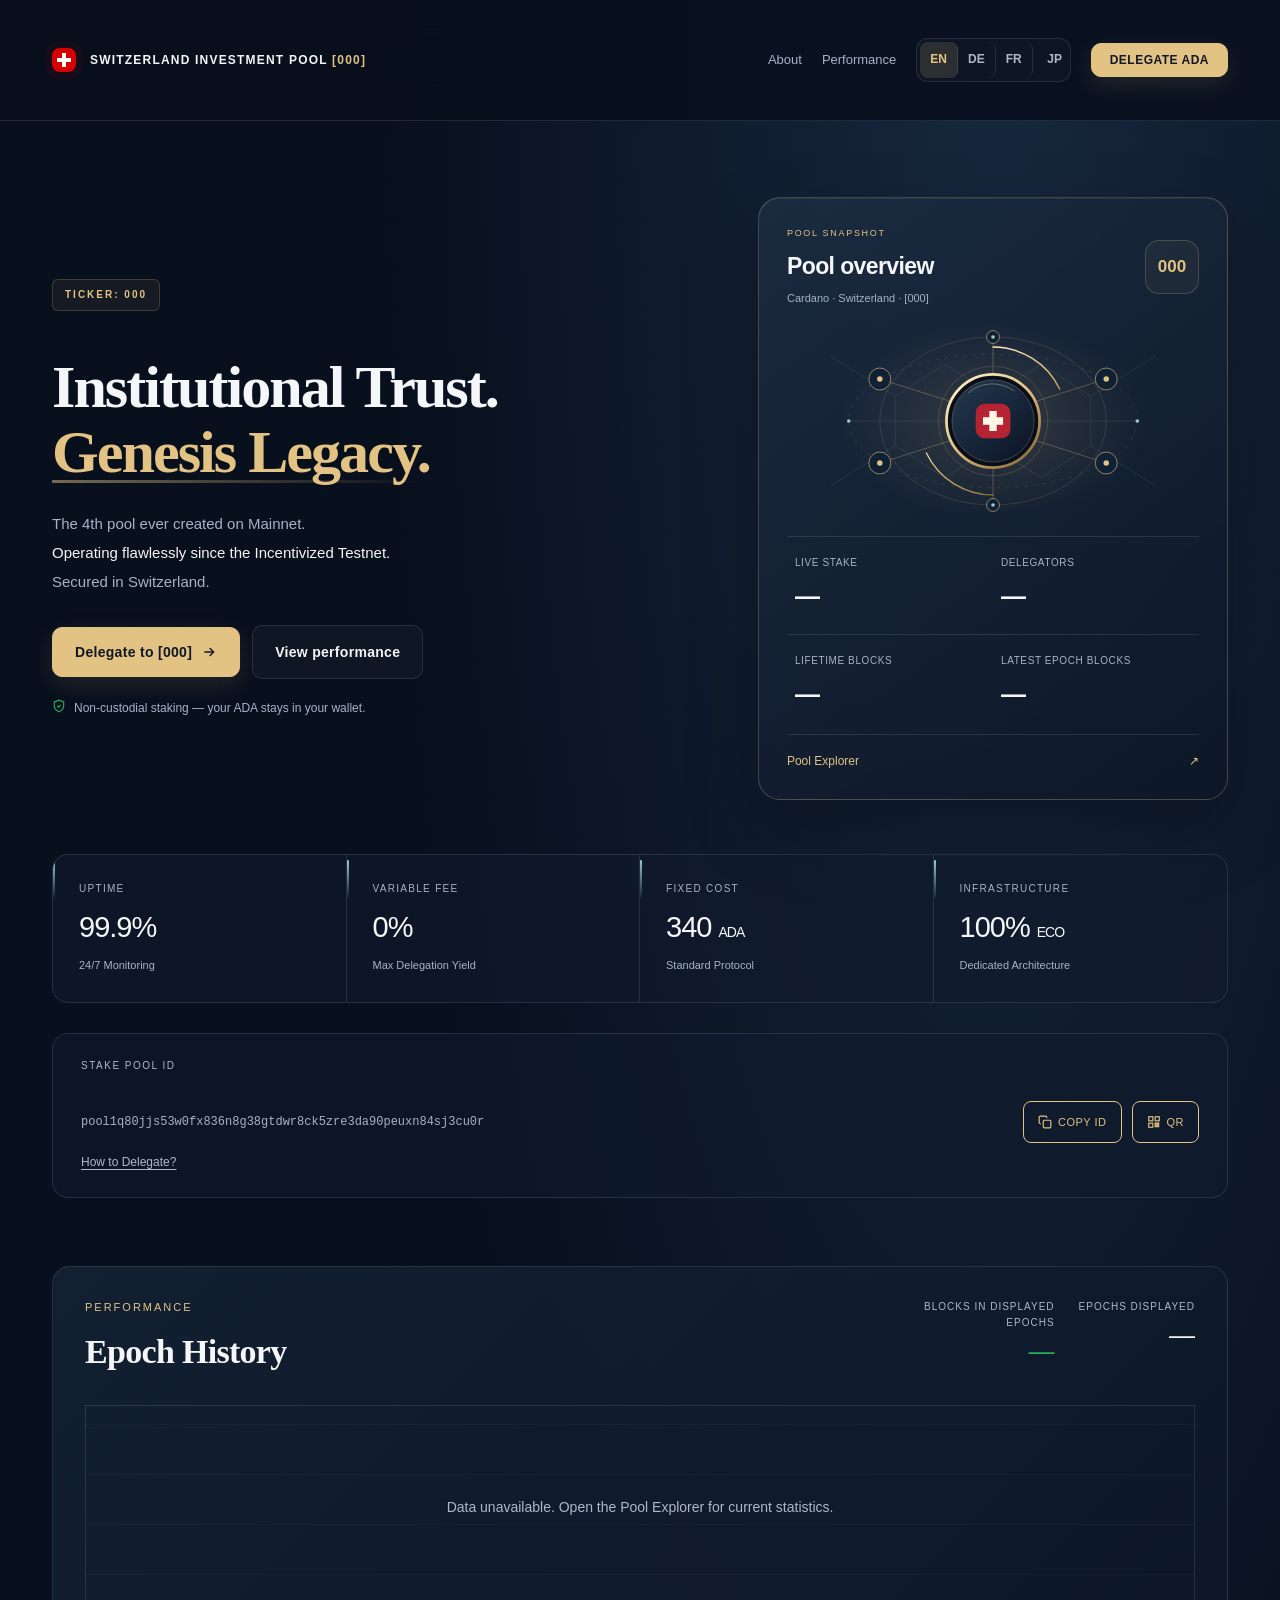
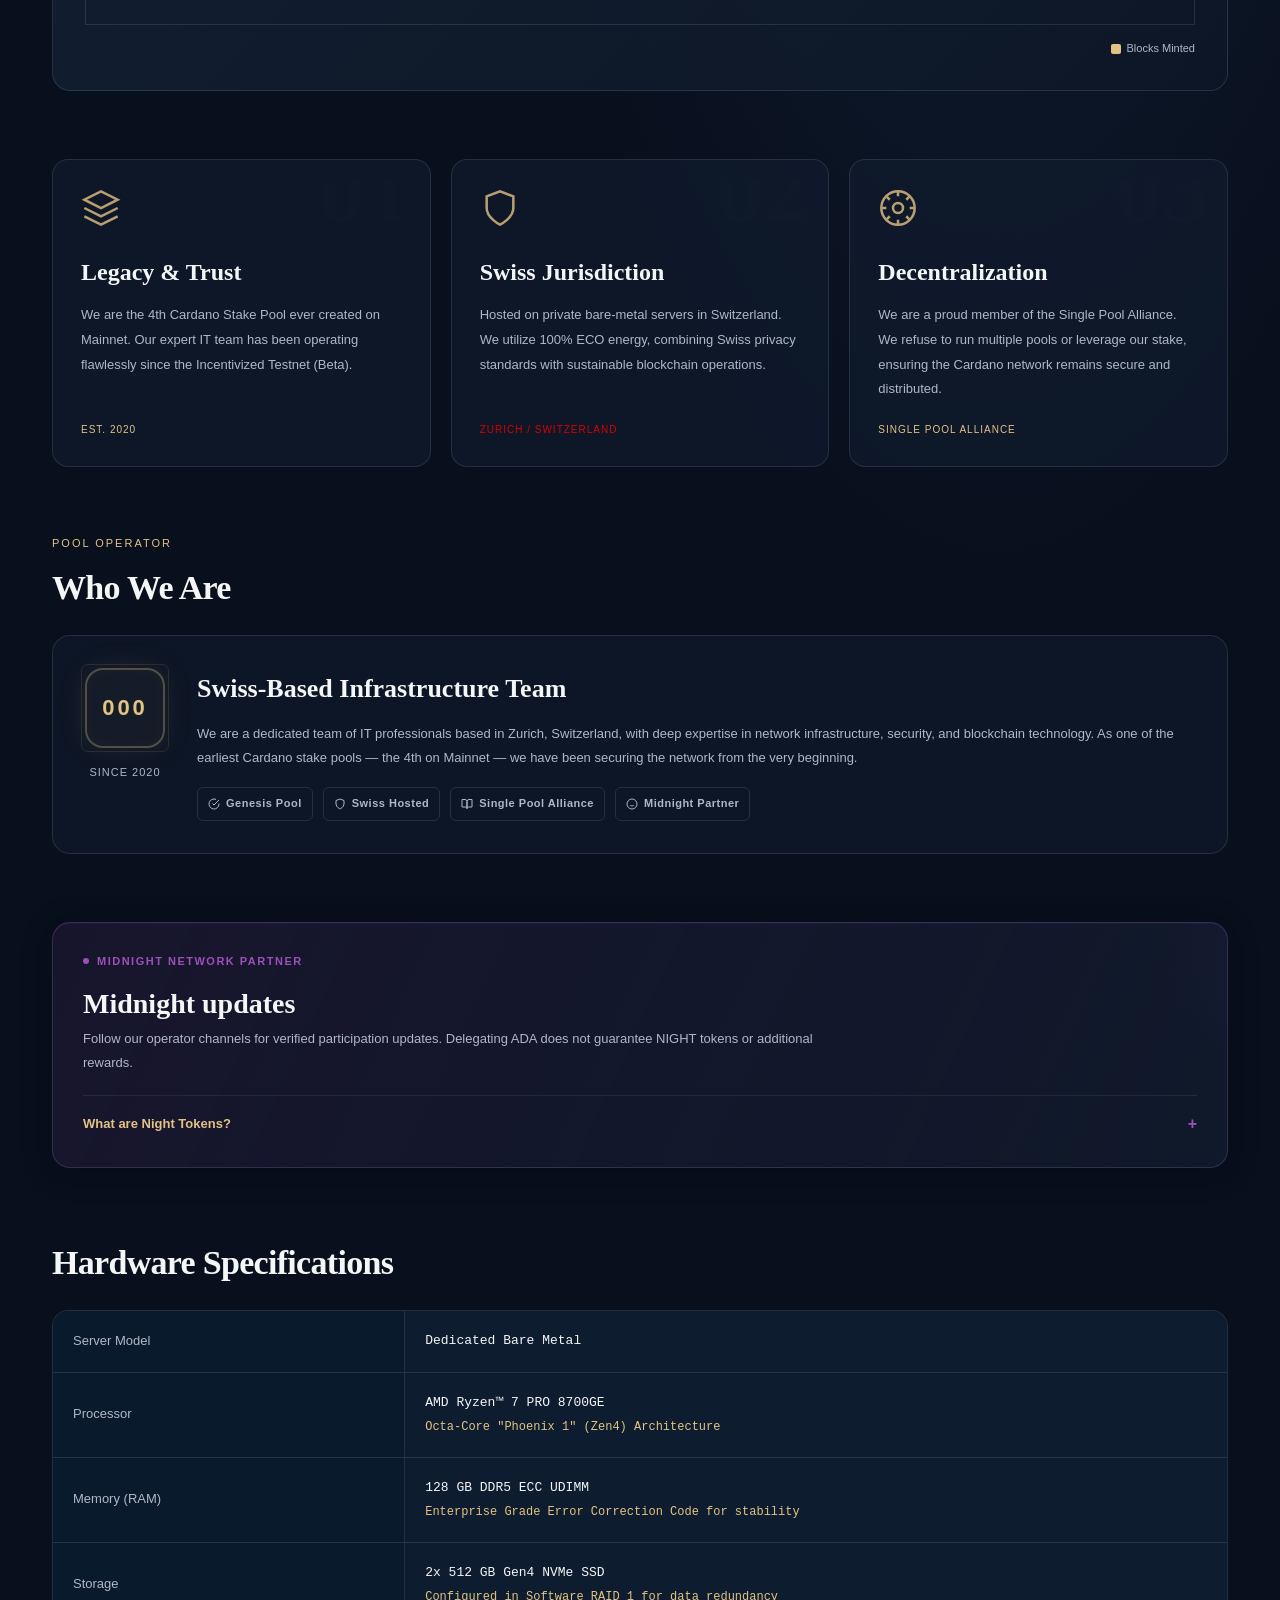
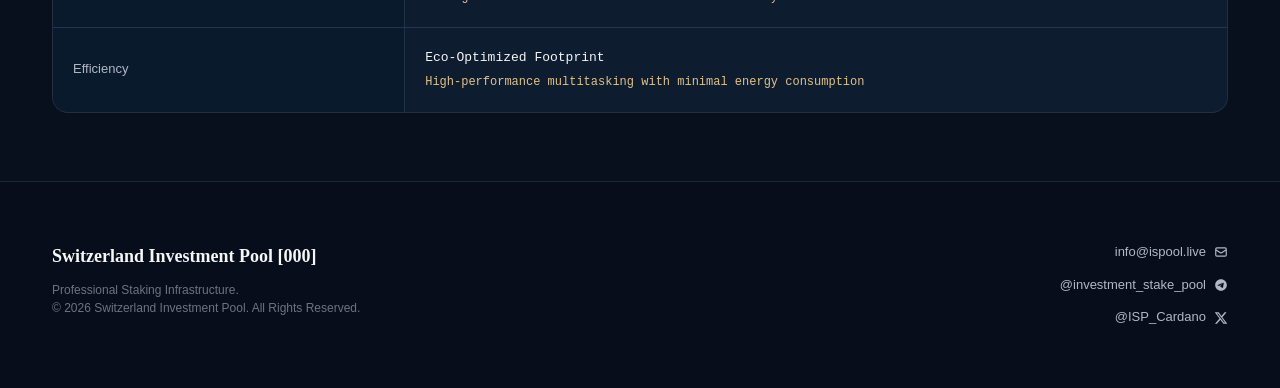
==== commit 91f6e305: "Update index.html" ====
--- a/index.html
+++ b/index.html
@@ -1,49 +1,44 @@
 <!DOCTYPE html>
+
 <html lang="en">
 <head>
-    <meta charset="UTF-8">
-    <meta name="viewport" content="width=device-width, initial-scale=1.0">
-
-    <title>Switzerland Investment Pool [000] | Midnight &amp; Cardano</title>
-    <meta name="description" content="Institutional-grade Cardano Staking. Swiss Jurisdiction. Single Pool Alliance. Ticker: 000. The 4th pool ever created on Mainnet.">
-    <meta name="keywords" content="Cardano, Staking, ADA, Stake Pool, Switzerland, Midnight, Night Tokens, Single Pool Alliance, 000">
-    <link rel="canonical" href="https://ispool.live/">
-    <link rel="alternate" hreflang="en" href="https://ispool.live/">
-    <link rel="alternate" hreflang="de" href="https://ispool.live/?lang=de">
-    <link rel="alternate" hreflang="fr" href="https://ispool.live/?lang=fr">
-    <link rel="alternate" hreflang="ja" href="https://ispool.live/?lang=ja">
-    <link rel="alternate" hreflang="x-default" href="https://ispool.live/">
-
-    <meta property="og:type" content="website">
-    <meta property="og:url" content="https://ispool.live/">
-    <meta property="og:title" content="Switzerland Investment Pool [000] — Cardano Staking">
-    <meta property="og:description" content="The 4th pool ever created on Mainnet. Swiss Jurisdiction. 100% ECO Energy. Midnight Network Partner.">
-    <meta property="og:image" content="https://ispool.live/og-image.png">
-    <meta property="og:image:type" content="image/png">
-    <meta property="og:image:width" content="1200">
-    <meta property="og:image:height" content="630">
-    <meta property="og:locale" content="en_US">
-    <meta property="og:locale:alternate" content="de_CH">
-    <meta property="og:locale:alternate" content="fr_CH">
-    <meta property="og:locale:alternate" content="ja_JP">
-
-    <meta name="twitter:card" content="summary_large_image">
-    <meta name="twitter:site" content="@ISP_Cardano">
-    <meta name="twitter:title" content="Switzerland Investment Pool [000]">
-    <meta name="twitter:description" content="Institutional-grade Cardano Staking. Swiss Jurisdiction. Midnight Network Partner.">
-    <meta name="twitter:image" content="https://ispool.live/og-image.png">
-
-    <link rel="icon" type="image/svg+xml" href="data:image/svg+xml,%3Csvg xmlns='http://www.w3.org/2000/svg' viewBox='0 0 32 32'%3E%3Crect width='32' height='32' fill='%23D80000' rx='4'/%3E%3Cpath fill='%23FFF' d='M14 6h4v8h8v4h-8v8h-4v-8H6v-4h8z'/%3E%3C/svg%3E">
-    <link rel="apple-touch-icon" href="apple-touch-icon.png">
-    <link rel="icon" type="image/png" sizes="32x32" href="favicon.png">
-
-    <meta name="robots" content="index, follow">
-    <meta http-equiv="Content-Security-Policy" content="default-src 'self'; script-src 'self' 'unsafe-inline' https://cdnjs.cloudflare.com; style-src 'self' 'unsafe-inline' https://fonts.googleapis.com; font-src https://fonts.gstatic.com; connect-src https://cardano-mainnet.blockfrost.io; img-src 'self' data:;">
-    <meta name="theme-color" content="#0B1A2E">
-    <meta name="apple-mobile-web-app-capable" content="yes">
-    <meta name="apple-mobile-web-app-status-bar-style" content="black-translucent">
-
-    <script type="application/ld+json">
+<meta charset="utf-8"/>
+<meta content="width=device-width, initial-scale=1.0" name="viewport"/>
+<title>Switzerland Investment Pool [000] | Midnight &amp; Cardano</title>
+<meta content="Institutional-grade Cardano Staking. Swiss Jurisdiction. Single Pool Alliance. Ticker: 000. The 4th pool ever created on Mainnet." name="description"/>
+<meta content="Cardano, Staking, ADA, Stake Pool, Switzerland, Midnight, Night Tokens, Single Pool Alliance, 000" name="keywords"/>
+<link href="https://ispool.live/" rel="canonical"/>
+<link href="https://ispool.live/" hreflang="en" rel="alternate"/>
+<link href="https://ispool.live/?lang=de" hreflang="de" rel="alternate"/>
+<link href="https://ispool.live/?lang=fr" hreflang="fr" rel="alternate"/>
+<link href="https://ispool.live/?lang=ja" hreflang="ja" rel="alternate"/>
+<link href="https://ispool.live/" hreflang="x-default" rel="alternate"/>
+<meta content="website" property="og:type"/>
+<meta content="https://ispool.live/" property="og:url"/>
+<meta content="Switzerland Investment Pool [000] — Cardano Staking" property="og:title"/>
+<meta content="The 4th pool ever created on Mainnet. Swiss Jurisdiction. 100% ECO Energy. Midnight Network Partner." property="og:description"/>
+<meta content="https://ispool.live/og-image.png" property="og:image"/>
+<meta content="image/png" property="og:image:type"/>
+<meta content="1200" property="og:image:width"/>
+<meta content="630" property="og:image:height"/>
+<meta content="en_US" property="og:locale"/>
+<meta content="de_CH" property="og:locale:alternate"/>
+<meta content="fr_CH" property="og:locale:alternate"/>
+<meta content="ja_JP" property="og:locale:alternate"/>
+<meta content="summary_large_image" name="twitter:card"/>
+<meta content="@ISP_Cardano" name="twitter:site"/>
+<meta content="Switzerland Investment Pool [000]" name="twitter:title"/>
+<meta content="Institutional-grade Cardano Staking. Swiss Jurisdiction. Midnight Network Partner." name="twitter:description"/>
+<meta content="https://ispool.live/og-image.png" name="twitter:image"/>
+<link href="data:image/svg+xml,%3Csvg xmlns='http://www.w3.org/2000/svg' viewBox='0 0 32 32'%3E%3Crect width='32' height='32' fill='%23D80000' rx='4'/%3E%3Cpath fill='%23FFF' d='M14 6h4v8h8v4h-8v8h-4v-8H6v-4h8z'/%3E%3C/svg%3E" rel="icon" type="image/svg+xml"/>
+<link href="apple-touch-icon.png" rel="apple-touch-icon"/>
+<link href="favicon.png" rel="icon" sizes="32x32" type="image/png"/>
+<meta content="index, follow" name="robots"/>
+<meta content="default-src 'self'; script-src 'self' 'unsafe-inline' https://cdnjs.cloudflare.com; style-src 'self' 'unsafe-inline' https://fonts.googleapis.com; font-src https://fonts.gstatic.com; connect-src https://cardano-mainnet.blockfrost.io; img-src 'self' data:;" http-equiv="Content-Security-Policy"/>
+<meta content="#0B1A2E" name="theme-color"/>
+<meta content="yes" name="apple-mobile-web-app-capable"/>
+<meta content="black-translucent" name="apple-mobile-web-app-status-bar-style"/>
+<script type="application/ld+json">
     {
         "@context": "https://schema.org",
         "@type": "Organization",
@@ -57,16 +52,14 @@
         "address": {"@type": "PostalAddress","addressCountry": "CH","addressLocality": "Zurich"}
     }
     </script>
-
-    <link rel="preconnect" href="https://fonts.googleapis.com">
-    <link rel="preconnect" href="https://fonts.gstatic.com" crossorigin>
-    <link rel="preconnect" href="https://cdnjs.cloudflare.com" crossorigin>
-    <link rel="preconnect" href="https://cardano-mainnet.blockfrost.io" crossorigin>
-    <link href="https://fonts.googleapis.com/css2?family=Inter:wght@400;600&amp;family=Playfair+Display:wght@600&amp;display=swap" rel="stylesheet">
-    <!-- Noto Sans JP loaded on demand when Japanese is selected (see loadJapaneseFont in JS) -->
-    <!-- QR library loaded on demand when QR button is clicked -->
-
-    <style>
+<link href="https://fonts.googleapis.com" rel="preconnect"/>
+<link crossorigin="" href="https://fonts.gstatic.com" rel="preconnect"/>
+<link crossorigin="" href="https://cdnjs.cloudflare.com" rel="preconnect"/>
+<link crossorigin="" href="https://cardano-mainnet.blockfrost.io" rel="preconnect"/>
+<link href="https://fonts.googleapis.com/css2?family=Inter:wght@400;600&amp;family=Playfair+Display:wght@600&amp;display=swap" rel="stylesheet"/>
+<!-- Noto Sans JP loaded on demand when Japanese is selected (see loadJapaneseFont in JS) -->
+<!-- QR library loaded on demand when QR button is clicked -->
+<style>
         :root {
             --bg-dark: #0B1A2E;--bg-card: #162B45;--accent-gold: #C9A84C;
             --accent-purple: #9D50BB;--swiss-red: #D80000;--text-white: #FFFFFF;
@@ -334,233 +327,255 @@
             a[href]::after{content:' (' attr(href) ')';font-size:11px;color:#666}
             .modal{display:none !important}
         }
-    </style>
+    
+
+/* Static redesign: no framework, backend, build step or new image dependencies. */
+:root{--bg-dark:#080f1d;--bg-card:#111c2e;--accent-gold:#e3c384;--accent-ice:#93cbd4;--text-white:#f5f6f8;--text-muted:#a7b3c6;--border:rgba(178,197,225,.14)}
+html{scroll-padding-top:105px}body{background:radial-gradient(ellipse at 78% 0%,#17283e 0,transparent 44%),var(--bg-dark);font-size:15px}
+.container{max-width:1240px;padding:0 32px}.bg-mesh{opacity:.35}.ambient-glow{display:none}
+nav{background:rgba(8,15,29,.88);backdrop-filter:blur(20px);border-bottom:1px solid var(--border)}
+.nav-content{min-height:84px;gap:24px}.logo-text{max-width:205px;line-height:1.5;font-size:12px;letter-spacing:1.2px}.logo-text span{color:var(--accent-gold)}
+.swiss-cross{border-radius:8px;box-shadow:0 0 0 7px rgba(216,0,0,.08)}.nav-right{gap:20px}.nav-section-link{font-size:13px;color:var(--text-muted)}.nav-section-link:hover{color:var(--text-white)}
+.nav-right>.social-link{display:none}.nav-explorer{display:none}.lang-switch{padding:3px;border:1px solid var(--border);border-radius:12px;background:rgba(255,255,255,.025)}.lang-opt{min-height:36px;padding:8px 10px;border-radius:8px}.lang-opt.active{background:rgba(227,195,132,.14);color:var(--accent-gold)}
+.btn-delegate,.hero-cta--primary{background:var(--accent-gold);color:#101725;border:1px solid var(--accent-gold);border-radius:10px;font-weight:700;box-shadow:0 8px 24px rgba(227,195,132,.12)}.btn-delegate:hover,.hero-cta--primary:hover{background:#f0d8a8;color:#101725;transform:translateY(-2px)}
+.hero{display:grid;grid-template-columns:minmax(0,1.15fr) minmax(0,.85fr);gap:70px;align-items:center;padding:76px 0 54px;margin:0;min-height:600px}.hero-text{min-width:0;flex:initial}
+.hero h1{font-size:clamp(42px,4.7vw,66px);line-height:1.08;letter-spacing:-2px;margin:24px 0}.gold-line{color:var(--accent-gold)}.ticker-badge{border-radius:6px;letter-spacing:2px;padding:7px 12px;font-size:10px;background:rgba(227,195,132,.06)}
+.hero-highlight{border-left:0;padding-left:0;color:var(--text-muted);font-size:15px;line-height:1.95;margin:0 0 28px}.hero-actions{gap:12px;margin:28px 0 20px}.hero-cta{padding:15px 22px;font-size:14px;border-radius:10px;min-height:50px}.hero-cta--secondary{border:1px solid var(--border);background:rgba(255,255,255,.03)}.hero-assurance{font-size:12px;color:var(--text-muted);max-width:440px;align-items:flex-start}
+.hero-dashboard{min-width:0;position:relative;padding:28px;border:1px solid rgba(227,195,132,.25);border-radius:22px;background:linear-gradient(145deg,rgba(28,44,65,.9),rgba(13,23,39,.96));box-shadow:0 28px 70px rgba(0,0,0,.25),inset 0 1px 0 rgba(255,255,255,.06)}
+.dashboard-heading{display:flex;justify-content:space-between;gap:16px;align-items:center}.dashboard-heading h2{font-family:Inter,sans-serif;font-size:23px;letter-spacing:-.6px}.dashboard-heading p{font-size:11px;color:var(--text-muted);margin-top:5px}.dashboard-heading .section-label{font-size:9px;letter-spacing:1.7px}.dashboard-ticker{display:grid;place-items:center;width:54px;height:54px;border-radius:14px;border:1px solid rgba(227,195,132,.22);font-family:Inter,sans-serif;font-size:17px;font-weight:600;color:var(--accent-gold);background:rgba(227,195,132,.05)}
+.hero-dashboard .network-viz{width:190px;height:170px;margin:12px auto 6px;opacity:.85}.hero-dashboard .network-viz svg{width:100%;height:100%}
+.hero-dashboard .live-stats-banner{display:block;padding:0;margin:0;background:none;border:0;box-shadow:none;overflow:visible}.hero-dashboard .live-stats-banner::before,.hero-dashboard .live-stats-banner::after{display:none}.hero-dashboard .live-stats-grid{display:grid;grid-template-columns:1fr 1fr;gap:0;margin:0;width:100%}.hero-dashboard .live-stat{padding:18px 8px;border-top:1px solid var(--border);text-align:left}.hero-dashboard .live-stat-label{font-size:10px;letter-spacing:.6px;color:var(--text-muted)}.hero-dashboard .live-stat-value{font-family:Inter,sans-serif;font-size:25px;font-weight:600;letter-spacing:-.7px;color:var(--text-white);margin-top:5px}.dashboard-explorer{display:block;border-top:1px solid var(--border);padding:17px 0 0;margin-top:2px;color:var(--accent-gold);font-size:12px}.dashboard-explorer::after{content:' ↗';float:right}
+.metrics-strip{grid-template-columns:repeat(4,minmax(0,1fr));gap:0;padding:0;border:1px solid var(--border);border-radius:16px;background:rgba(17,28,46,.6);margin-bottom:30px;overflow:hidden}.metric-item{padding:26px;text-align:left;border-right:1px solid var(--border)}.metric-item:last-child{border:0}.metric-item h4{font-family:Inter,sans-serif;font-size:10px;letter-spacing:1.3px;color:var(--text-muted)}.metric-item p{font-family:Inter,sans-serif;font-size:29px;letter-spacing:-1px;margin:7px 0 2px}.metric-item .sub-text{font-size:11px;color:var(--text-muted)}
+.pool-id-section{padding:24px 28px;background:rgba(17,28,46,.55);border:1px solid var(--border);border-radius:16px;margin-bottom:68px;text-align:left}.pool-id-label{font-size:10px;letter-spacing:1.5px}.pool-id-box{background:none;border:0;padding:12px 0 0;justify-content:space-between;gap:20px}.id-text{color:var(--text-muted);font-size:12px;overflow-wrap:anywhere;word-break:break-all;min-width:0}.pool-id-actions{flex-shrink:0}.copy-btn,.qr-btn{border-radius:8px;min-height:42px;padding:10px 14px}.help-link{font-size:12px;margin-top:12px}
+.performance-section{padding:32px;border:1px solid var(--border);border-radius:18px;background:linear-gradient(135deg,rgba(22,36,56,.8),rgba(13,23,39,.8));margin-bottom:68px}.perf-header{gap:24px;align-items:flex-start}.perf-header h2,.section-title{font-size:34px;letter-spacing:-.7px}.perf-summary-label{font-size:10px;max-width:160px}.perf-summary-value{font-family:Inter,sans-serif;font-size:26px}.chart-container{margin-top:26px;border-bottom:1px solid var(--border);background:repeating-linear-gradient(to top,transparent 0,transparent 49px,rgba(178,197,225,.07) 50px)}.chart-bar{background:linear-gradient(to top,#997a41,#e3c384);border-radius:5px 5px 0 0}.chart-bar-wrap:focus-visible{outline:2px solid var(--accent-gold);outline-offset:4px}.chart-bar-wrap:focus-visible .chart-tooltip{opacity:1;visibility:visible}
+.grid-section{grid-template-columns:repeat(3,minmax(0,1fr));gap:20px;margin-bottom:68px}.card{border:1px solid var(--border);border-radius:16px;padding:28px;background:rgba(17,28,46,.7);box-shadow:none;min-height:280px}.card:hover{transform:translateY(-5px);border-color:rgba(227,195,132,.35);background:#142136;box-shadow:0 18px 40px rgba(0,0,0,.15)}.card h3{font-size:24px}.card p{font-size:13px;line-height:1.9}.card::after{opacity:.2}.card-footer{font-size:10px;letter-spacing:1px}
+.operator-section,.specs-section{margin-bottom:68px}.operator-card{border-radius:18px;padding:32px;border:1px solid var(--border);background:rgba(17,28,46,.6);gap:32px}.operator-badge{border-radius:18px;border-color:rgba(227,195,132,.3);background:rgba(227,195,132,.04)}.operator-details h3{font-size:26px}.operator-details p{font-size:13px;line-height:1.9}.op-badge{border-radius:6px;padding:7px 10px}.specs-container{border-radius:16px;background:rgba(17,28,46,.5)}
+.midnight-feature{border-radius:18px;padding:30px;border:1px solid rgba(166,132,208,.22);background:linear-gradient(115deg,rgba(64,39,86,.28),rgba(17,28,46,.8));margin-bottom:68px}.midnight-feature::before{opacity:.08}.midnight-content h2{font-size:28px}.midnight-badge{border-radius:6px}.midnight-content p{font-size:13px;line-height:1.85}
+.modal-content{border-radius:20px;border:1px solid rgba(227,195,132,.25);max-height:calc(100dvh - 32px);overflow-y:auto;background:#111c2e;box-shadow:0 35px 100px rgba(0,0,0,.5)}footer{border-top:1px solid var(--border);background:rgba(0,0,0,.1)}
+.reveal{opacity:1;transform:none}.js-reveal .reveal{opacity:0;transform:translateY(18px)}.js-reveal .reveal.visible{opacity:1;transform:none}button,a{-webkit-tap-highlight-color:transparent}button:focus-visible,a:focus-visible,summary:focus-visible{outline:2px solid var(--accent-gold);outline-offset:5px}
+@media(max-width:1050px){.hero{gap:32px}.nav-right{gap:12px}.container{padding:0 24px}.hero h1{font-size:48px}.hero-dashboard{padding:22px}.metric-item{padding:22px}.nav-section-link{font-size:12px}}
+@media(max-width:768px){.nav-content{min-height:74px}.nav-right{top:74px;visibility:hidden;background:rgba(8,15,29,.98);border-bottom:1px solid var(--border);gap:22px;padding:26px 24px}.nav-right.open{visibility:visible}.nav-section-link{font-size:16px}.nav-explorer{display:block}.lang-opt{min-height:44px;min-width:44px}.nav-toggle{width:44px;height:44px}.nav-toggle span{width:26px;left:9px}.nav-toggle span:nth-child(1){top:13px}.nav-toggle span:nth-child(2){top:21px}.nav-toggle span:nth-child(3){top:29px}.nav-toggle.active span:nth-child(1),.nav-toggle.active span:nth-child(3){top:21px}.hero{grid-template-columns:1fr;padding:46px 0 30px;gap:34px;min-height:0}.hero h1{font-size:clamp(37px,7.5vw,54px);letter-spacing:-1.4px}.hero-dashboard{max-width:600px;width:100%;margin:0 auto}.hero-dashboard .network-viz{width:150px;height:130px}.metrics-strip{grid-template-columns:1fr 1fr}.metric-item{padding:22px;border-bottom:1px solid var(--border)}.metric-item:nth-child(2){border-right:0}.metric-item:nth-child(n+3){border-bottom:0}.pool-id-box{align-items:flex-start;flex-direction:column;gap:16px}.grid-section{grid-template-columns:1fr}.card{min-height:0}.perf-header{flex-direction:column;gap:20px}.perf-summary{width:100%;justify-content:flex-start;gap:28px}.performance-section{padding:24px}.operator-card{padding:24px}.operator-details h3{font-size:23px}.pool-id-section{padding:24px}.performance-section,.pool-id-section,.grid-section,.operator-section,.specs-section,.midnight-feature{margin-bottom:44px}}
+@media(max-width:480px){.container{padding:0 18px}.logo-text{font-size:10px;max-width:190px}.hero h1{font-size:38px}.hero-highlight{font-size:14px}.hero-actions{flex-direction:column;align-items:stretch}.hero-cta{width:100%}.hero-dashboard{padding:22px}.metric-item{padding:18px}.metric-item p{font-size:25px}.hero-dashboard .live-stat-value{font-size:23px}.perf-header h2,.section-title{font-size:29px}.chart-container{overflow-x:auto}.chart-bars{min-width:380px}.operator-card{gap:20px}.midnight-feature{padding:24px}}
+@media(prefers-reduced-motion:reduce){html{scroll-behavior:auto}.reveal,.js-reveal .reveal{opacity:1!important;transform:none!important}*,*::before,*::after{animation:none!important;transition:none!important}}
+@media print{.reveal,.js-reveal .reveal{opacity:1!important;transform:none!important}.hero-dashboard{box-shadow:none;background:white;color:black}.hero{display:block}.hero-dashboard .live-stat-value{color:black}.nav-section-link{display:none}}
+
+
+/* Decorative network emblem. Animation is illustrative, not a live status signal. */
+.hero-dashboard .pool-network-art{width:100%;height:210px;margin:8px auto 10px;opacity:1}
+.pool-network-art svg{display:block;width:100%;height:100%;overflow:visible}
+.pool-orbit{transform-origin:200px 115px;animation:poolOrbit 32s linear infinite}
+.pool-stream{animation:poolStream 7s linear infinite}
+.pool-beacon{transform-origin:200px 115px;animation:poolBeacon 5s ease-in-out infinite}
+@keyframes poolOrbit{to{transform:rotate(360deg)}}
+@keyframes poolStream{to{stroke-dashoffset:-198}}
+@keyframes poolBeacon{0%,100%{transform:scale(.96);opacity:.35}50%{transform:scale(1.06);opacity:.8}}
+@media(max-width:768px){.hero-dashboard .pool-network-art{width:100%;height:180px}}
+@media(prefers-reduced-motion:reduce){.pool-orbit,.pool-stream,.pool-beacon{animation:none!important}}
+@media print{.pool-orbit,.pool-stream,.pool-beacon{animation:none!important}}
+</style>
 </head>
 <body>
-    <a href="#main-content" class="skip-link">Skip to main content</a>
-    <div class="bg-mesh" aria-hidden="true"></div>
-    <div class="ambient-glow ambient-glow--purple" aria-hidden="true"></div>
-    <div class="ambient-glow ambient-glow--red" aria-hidden="true"></div>
-
-    <nav aria-label="Main navigation">
-        <div class="container nav-content">
-            <a class="logo-container" href="#main-content" aria-label="Switzerland Investment Pool home">
-                <div class="swiss-cross" role="img" aria-label="Swiss cross"></div>
-                <div class="logo-text">SWITZERLAND INVESTMENT POOL <span>[000]</span></div>
-            </a>
-            <button type="button" class="nav-toggle" aria-label="Toggle menu" aria-controls="navRight" aria-expanded="false" onclick="toggleMobileNav()"><span></span><span></span><span></span></button>
-            <div class="nav-right" id="navRight">
-                <div class="lang-switch" role="group" aria-label="Language">
-                    <button type="button" class="lang-opt active" data-lang="en" onclick="setLanguage('en')" aria-label="English" aria-pressed="true">EN</button>
-                    <button type="button" class="lang-opt" data-lang="de" onclick="setLanguage('de')" aria-label="Deutsch" aria-pressed="false">DE</button>
-                    <button type="button" class="lang-opt" data-lang="fr" onclick="setLanguage('fr')" aria-label="Français" aria-pressed="false">FR</button>
-                    <button type="button" class="lang-opt" data-lang="ja" onclick="setLanguage('ja')" aria-label="日本語" aria-pressed="false">JP</button>
-                </div>
-                <a href="https://x.com/ISP_Cardano" target="_blank" rel="noopener noreferrer" class="social-link" aria-label="Follow on X">
-                    <svg viewBox="0 0 24 24" width="16" height="16" fill="currentColor" aria-hidden="true"><path d="M18.244 2.25h3.308l-7.227 8.26 8.502 11.24H16.17l-5.214-6.817L4.99 21.75H1.68l7.73-8.835L1.254 2.25H8.08l4.713 6.231zm-1.161 17.52h1.833L7.084 4.126H5.117z"/></svg>
-                    <span>@ISP_Cardano</span>
-                </a>
-                <a href="https://beta.cexplorer.io/pool/pool1q80jjs53w0fx836n8g38gtdwr8ck5zre3da90peuxn84sj3cu0r?tab=performance" target="_blank" rel="noopener noreferrer" class="nav-explorer" data-i18n="nav_explorer">Pool Explorer</a>
-                <button type="button" class="btn-delegate" onclick="closeMobileNav();openDelegateModal()" data-i18n="nav_delegate">Delegate ADA</button>
-            </div>
-        </div>
-    </nav>
-
-    <main id="main-content"><div class="container">
-
-        <section class="hero">
-            <div class="hero-text">
-                <span class="ticker-badge reveal">TICKER: 000</span>
-                <h1 class="reveal reveal-delay-1" data-i18n="hero_title">Institutional Trust.<br><span class="gold-line">Genesis Legacy.</span></h1>
-                <div class="hero-highlight reveal reveal-delay-2">
-                    <span data-i18n="hero_sub1">The 4th pool ever created on Mainnet.</span><br>
-                    <span class="text-white-medium" data-i18n="hero_sub2">Operating flawlessly since the Incentivized Testnet.</span><br>
-                    <span data-i18n="hero_sub3">Secured in Switzerland.</span>
-                </div>
-                <div class="hero-actions reveal reveal-delay-3">
-                    <button type="button" class="hero-cta hero-cta--primary" onclick="openDelegateModal()">
-                        <span data-i18n="hero_cta">Delegate to [000]</span>
-                        <svg width="16" height="16" viewBox="0 0 24 24" fill="none" stroke="currentColor" stroke-width="2" aria-hidden="true"><path d="M5 12h14M13 6l6 6-6 6"/></svg>
-                    </button>
-                    <a class="hero-cta hero-cta--secondary" href="#performance" data-i18n="hero_performance">View performance</a>
-                </div>
-                <div class="hero-assurance reveal reveal-delay-3">
-                    <svg viewBox="0 0 24 24" fill="none" stroke="currentColor" stroke-width="2" aria-hidden="true"><path d="M12 22s8-4 8-10V5l-8-3-8 3v7c0 6 8 10 8 10z"/><path d="M9 12l2 2 4-4"/></svg>
-                    <span data-i18n="hero_assurance">Non-custodial staking — your ADA stays in your wallet.</span>
-                </div>
-            </div>
-            <div class="hero-visual reveal reveal-delay-3" aria-hidden="true">
-                <div class="network-viz">
-                    <svg viewBox="0 0 280 280" fill="none">
-                        <circle class="center-ring" cx="140" cy="140" r="40" stroke="#C9A84C" stroke-width=".5" fill="none" opacity=".2"/>
-                        <circle cx="140" cy="140" r="80" stroke="#2A3C55" stroke-width=".5" fill="none" opacity=".4"/>
-                        <circle cx="140" cy="140" r="120" stroke="#2A3C55" stroke-width=".3" fill="none" opacity=".2"/>
-                        <line class="edge-flow" x1="140" y1="140" x2="60" y2="60" stroke="#C9A84C" stroke-width=".8" opacity=".3"/>
-                        <line class="edge-flow" x1="140" y1="140" x2="220" y2="70" stroke="#C9A84C" stroke-width=".8" opacity=".3"/>
-                        <line class="edge-flow" x1="140" y1="140" x2="230" y2="200" stroke="#9D50BB" stroke-width=".8" opacity=".25"/>
-                        <line class="edge-flow" x1="140" y1="140" x2="50" y2="210" stroke="#9D50BB" stroke-width=".8" opacity=".25"/>
-                        <line class="edge-flow" x1="140" y1="140" x2="140" y2="30" stroke="#C9A84C" stroke-width=".8" opacity=".2"/>
-                        <line class="edge-flow" x1="140" y1="140" x2="140" y2="250" stroke="#C9A84C" stroke-width=".8" opacity=".2"/>
-                        <line class="edge-flow" x1="60" y1="60" x2="140" y2="30" stroke="#2A3C55" stroke-width=".5" opacity=".3"/>
-                        <line class="edge-flow" x1="220" y1="70" x2="140" y2="30" stroke="#2A3C55" stroke-width=".5" opacity=".3"/>
-                        <line class="edge-flow" x1="230" y1="200" x2="140" y2="250" stroke="#2A3C55" stroke-width=".5" opacity=".3"/>
-                        <line class="edge-flow" x1="50" y1="210" x2="140" y2="250" stroke="#2A3C55" stroke-width=".5" opacity=".3"/>
-                        <circle class="node-pulse" cx="60" cy="60" r="4" fill="#C9A84C"/>
-                        <circle class="node-pulse" cx="220" cy="70" r="4" fill="#C9A84C"/>
-                        <circle class="node-pulse" cx="230" cy="200" r="3.5" fill="#9D50BB"/>
-                        <circle class="node-pulse" cx="50" cy="210" r="3.5" fill="#9D50BB"/>
-                        <circle class="node-pulse" cx="140" cy="30" r="3" fill="#C9A84C"/>
-                        <circle class="node-pulse" cx="140" cy="250" r="3" fill="#C9A84C"/>
-                        <circle cx="140" cy="140" r="18" fill="#0B1A2E" stroke="#C9A84C" stroke-width="1.5"/>
-                        <circle cx="140" cy="140" r="12" fill="none" stroke="#C9A84C" stroke-width=".5" opacity=".5"/>
-                        <rect x="137" y="132" width="6" height="16" rx="1" fill="#D80000"/>
-                        <rect x="132" y="137" width="16" height="6" rx="1" fill="#D80000"/>
-                    </svg>
-                </div>
-            </div>
-        </section>
-
-        <section class="live-stats-banner reveal" aria-label="Live pool statistics" id="liveStats">
-            <div class="live-indicator"><span class="dot"></span><span data-i18n="live_label">LIVE DATA</span></div>
-            <div class="live-stats-grid">
-                <div class="live-stat"><div class="live-stat-label" data-i18n="live_stake">Live Stake</div><div class="live-stat-value loading" id="liveStake" aria-live="polite" aria-atomic="true">Loading…</div></div>
-                <div class="live-stat"><div class="live-stat-label" data-i18n="live_delegators">Delegators</div><div class="live-stat-value loading" id="liveDelegators" aria-live="polite" aria-atomic="true">Loading…</div></div>
-                <div class="live-stat"><div class="live-stat-label" data-i18n="live_blocks">Lifetime Blocks</div><div class="live-stat-value loading" id="liveBlocks" aria-live="polite" aria-atomic="true">Loading…</div></div>
-                <div class="live-stat"><div class="live-stat-label" data-i18n="live_roa">ROA (Annualized)</div><div class="live-stat-value loading" id="liveROA" aria-live="polite" aria-atomic="true">Loading…</div></div>
-            </div>
-        </section>
-
-        <section class="midnight-feature reveal" aria-label="Midnight Partnership">
-            <span class="midnight-badge" data-i18n="mn_badge">Midnight Network Partner</span>
-            <div class="midnight-content">
-                <h3 data-i18n="mn_title">Earn Night Tokens</h3>
-                <p data-i18n="mn_text">We are actively creating blocks on the Midnight Testnet. By delegating to [000], you position yourself for potential rewards upon the Midnight Mainnet launch.</p>
-                <details><summary data-i18n="mn_faq_q">What are Night Tokens?</summary><p class="details-body" data-i18n="mn_faq_a">Midnight is a partner chain to Cardano focused on data protection. Night Tokens are the utility token of the Midnight network. By delegating ADA to a partner pool like ours, you may be eligible to earn these tokens in addition to your standard ADA rewards.</p></details>
-            </div>
-        </section>
-
-        <section class="metrics-strip reveal" aria-label="Pool metrics">
-            <div class="metric-item"><h4 data-i18n="met_uptime">Uptime</h4><p>99.9%</p><span class="sub-text" data-i18n="met_uptime_sub">24/7 Monitoring</span></div>
-            <div class="metric-item"><h4 data-i18n="met_var">Variable Fee</h4><p>0%</p><span class="sub-text" data-i18n="met_var_sub">Max Delegation Yield</span></div>
-            <div class="metric-item"><h4 data-i18n="met_fixed">Fixed Cost</h4><p>340 <span class="unit">ADA</span></p><span class="sub-text" data-i18n="met_fixed_sub">Standard Protocol</span></div>
-            <div class="metric-item"><h4 data-i18n="met_infra">Infrastructure</h4><p>100% <span class="unit">ECO</span></p><span class="sub-text" data-i18n="met_infra_sub">Dedicated Architecture</span></div>
-        </section>
-
-        <section class="pool-id-section reveal" aria-label="Pool ID">
-            <div class="pool-id-label" data-i18n="pool_label">Stake Pool ID</div>
-            <div class="pool-id-box">
-                <div class="id-text" id="poolId">pool1q80jjs53w0fx836n8g38gtdwr8ck5zre3da90peuxn84sj3cu0r</div>
-                <div class="pool-id-actions">
-                    <button type="button" class="copy-btn" onclick="copyToClipboard()" aria-label="Copy Pool ID">
-                        <svg width="14" height="14" viewBox="0 0 24 24" fill="none" stroke="currentColor" stroke-width="2" aria-hidden="true"><rect x="9" y="9" width="13" height="13" rx="2"/><path d="M5 15H4a2 2 0 01-2-2V4a2 2 0 012-2h9a2 2 0 012 2v1"/></svg><span data-i18n="btn_copy">Copy ID</span></button>
-                    <button type="button" class="qr-btn" onclick="openQRModal()" aria-label="Show QR Code">
-                        <svg width="14" height="14" viewBox="0 0 24 24" fill="none" stroke="currentColor" stroke-width="2" aria-hidden="true"><rect x="3" y="3" width="7" height="7"/><rect x="14" y="3" width="7" height="7"/><rect x="3" y="14" width="7" height="7"/><path d="M14 14h3v3h-3zM17 17h3v3h-3zM14 17h3v3h-3zM17 14h3v3h-3z"/></svg>QR</button>
-                </div>
-            </div>
-            <span id="copyStatus" class="sr-only" aria-live="polite" aria-atomic="true"></span>
-            <button type="button" class="help-link" onclick="openDelegateModal()" data-i18n="how_delegate">How to Delegate?</button>
-        </section>
-
-        <section class="performance-section reveal" aria-label="Performance" id="performance">
-            <div class="perf-header">
-                <div><span class="section-label" data-i18n="perf_label">Performance</span><h3 data-i18n="perf_title">Epoch History</h3></div>
-                <div class="perf-summary">
-                    <div class="perf-summary-item"><div class="perf-summary-label" data-i18n="perf_avg">Avg. ROA</div><div class="perf-summary-value positive" id="perfAvgROA">—</div></div>
-                    <div class="perf-summary-item"><div class="perf-summary-label" data-i18n="perf_epochs">Epochs Active</div><div class="perf-summary-value" id="perfEpochs">—</div></div>
-                </div>
-            </div>
-            <div class="chart-container" id="chartContainer"><div class="chart-placeholder" id="chartPlaceholder" data-i18n="perf_loading">Loading epoch data…</div></div>
-            <div class="chart-legend"><div class="chart-legend-item"><div class="chart-legend-dot"></div><span data-i18n="perf_minted">Blocks Minted</span></div></div>
-        </section>
-
-        <section class="grid-section" aria-label="Features">
-            <article class="card reveal" data-index="01"><div>
-                <svg class="card-icon" viewBox="0 0 24 24" fill="none" stroke="currentColor" stroke-width="1.5" aria-hidden="true"><path d="M12 2L2 7l10 5 10-5-10-5z"/><path d="M2 17l10 5 10-5"/><path d="M2 12l10 5 10-5"/></svg>
-                <h3 data-i18n="card1_title">Legacy &amp; Trust</h3><p data-i18n="card1_text">We are the 4th Cardano Stake Pool ever created on Mainnet. Our expert IT team has been operating flawlessly since the Incentivized Testnet (Beta).</p>
-            </div><div class="card-footer card-footer--gold">Est. 2020</div></article>
-
-            <article class="card reveal reveal-delay-1" data-index="02"><div>
-                <svg class="card-icon" viewBox="0 0 24 24" fill="none" stroke="currentColor" stroke-width="1.5" aria-hidden="true"><path d="M12 22s8-4 8-10V5l-8-3-8 3v7c0 6 8 10 8 10z"/></svg>
-                <h3 data-i18n="card2_title">Swiss Jurisdiction</h3><p data-i18n="card2_text">Hosted on private bare-metal servers in Switzerland. We utilize 100% ECO energy, combining Swiss privacy standards with sustainable blockchain operations.</p>
-            </div><div class="card-footer card-footer--red">Zurich / Switzerland</div></article>
-
-            <article class="card reveal reveal-delay-2" data-index="03"><div>
-                <svg class="card-icon" viewBox="0 0 24 24" fill="none" stroke="currentColor" stroke-width="1.5" aria-hidden="true"><circle cx="12" cy="12" r="10"/><circle cx="12" cy="12" r="3"/><path d="M12 2v3M12 19v3M2 12h3M19 12h3M4.93 4.93l2.12 2.12M16.95 16.95l2.12 2.12M4.93 19.07l2.12-2.12M16.95 7.05l2.12-2.12"/></svg>
-                <h3 data-i18n="card3_title">Decentralization</h3><p data-i18n="card3_text">We are a proud member of the Single Pool Alliance. We refuse to run multiple pools or leverage our stake, ensuring the Cardano network remains secure and distributed.</p>
-            </div><div class="card-footer card-footer--gold" data-i18n="card3_foot">Single Pool Alliance</div></article>
-        </section>
-
-        <section class="operator-section reveal" aria-label="Operator">
-            <span class="section-label" data-i18n="op_label">Pool Operator</span>
-            <h3 class="section-title" data-i18n="op_section_title">Who We Are</h3>
-            <div class="operator-card">
-                <div class="operator-visual"><div class="operator-badge">000</div><span class="operator-since" data-i18n="op_since">Since 2020</span></div>
-                <div class="operator-details">
-                    <h3 data-i18n="op_title">Swiss-Based Infrastructure Team</h3>
-                    <p data-i18n="op_text">We are a dedicated team of IT professionals based in Zurich, Switzerland, with deep expertise in network infrastructure, security, and blockchain technology. As one of the earliest Cardano stake pools — the 4th on Mainnet — we have been securing the network from the very beginning.</p>
-                    <div class="operator-badges">
-                        <span class="op-badge"><svg viewBox="0 0 24 24" fill="none" stroke="currentColor" stroke-width="2" aria-hidden="true"><path d="M22 11.08V12a10 10 0 11-5.93-9.14"/><polyline points="22 4 12 14.01 9 11.01"/></svg><span data-i18n="op_b1">Genesis Pool</span></span>
-                        <span class="op-badge"><svg viewBox="0 0 24 24" fill="none" stroke="currentColor" stroke-width="2" aria-hidden="true"><path d="M12 22s8-4 8-10V5l-8-3-8 3v7c0 6 8 10 8 10z"/></svg><span data-i18n="op_b2">Swiss Hosted</span></span>
-                        <span class="op-badge"><svg viewBox="0 0 24 24" fill="none" stroke="currentColor" stroke-width="2" aria-hidden="true"><path d="M2 3h6a4 4 0 014 4v14a3 3 0 00-3-3H2z"/><path d="M22 3h-6a4 4 0 00-4 4v14a3 3 0 013-3h7z"/></svg><span data-i18n="op_b3">Single Pool Alliance</span></span>
-                        <span class="op-badge"><svg viewBox="0 0 24 24" fill="none" stroke="currentColor" stroke-width="2" aria-hidden="true"><circle cx="12" cy="12" r="10"/><path d="M8 14s1.5 2 4 2 4-2 4-2"/><line x1="9" y1="9" x2="9.01" y2="9"/><line x1="15" y1="9" x2="15.01" y2="9"/></svg><span data-i18n="op_b4">Midnight Partner</span></span>
-                    </div>
-                </div>
-            </div>
-        </section>
-
-        <section class="specs-section reveal" aria-label="Hardware">
-            <h3 class="section-title" data-i18n="specs_title">Hardware Specifications</h3>
-            <div class="specs-container">
-                <div class="spec-row"><div class="spec-label" data-i18n="spec_model">Server Model</div><div class="spec-value" data-i18n="spec_val_model">Dedicated Bare Metal</div></div>
-                <div class="spec-row"><div class="spec-label" data-i18n="spec_cpu">Processor</div><div class="spec-value">AMD Ryzen™ 7 PRO 8700GE<span>Octa-Core "Phoenix 1" (Zen4) Architecture</span></div></div>
-                <div class="spec-row"><div class="spec-label" data-i18n="spec_ram">Memory (RAM)</div><div class="spec-value">128 GB DDR5 ECC UDIMM<span data-i18n="spec_ram_sub">Enterprise Grade Error Correction Code for stability</span></div></div>
-                <div class="spec-row"><div class="spec-label" data-i18n="spec_storage">Storage</div><div class="spec-value">2x 512 GB Gen4 NVMe SSD<span data-i18n="spec_storage_sub">Configured in Software RAID 1 for data redundancy</span></div></div>
-                <div class="spec-row"><div class="spec-label" data-i18n="spec_eff">Efficiency</div><div class="spec-value">Eco-Optimized Footprint<span data-i18n="spec_eff_sub">High-performance multitasking with minimal energy consumption</span></div></div>
-            </div>
-        </section>
-
-    </div></main>
-
-    <footer><div class="container footer-content">
-        <div><div class="footer-brand">Switzerland Investment Pool [000]</div><p class="footer-copy"><span data-i18n="foot_tag">Professional Staking Infrastructure.</span><br>&copy; <span id="copyrightYear">2026</span> Switzerland Investment Pool. All Rights Reserved.</p></div>
-        <div class="footer-links">
-            <a href="mailto:info@ispool.live" class="footer-link">info@ispool.live <svg width="14" height="14" fill="none" stroke="currentColor" stroke-width="2" viewBox="0 0 24 24" aria-hidden="true"><path d="M3 8l7.89 5.26a2 2 0 002.22 0L21 8M5 19h14a2 2 0 002-2V7a2 2 0 00-2-2H5a2 2 0 00-2 2v10a2 2 0 002 2z"/></svg></a>
-            <a href="https://t.me/investment_stake_pool" target="_blank" rel="noopener noreferrer" class="footer-link">@investment_stake_pool <svg width="14" height="14" viewBox="0 0 24 24" fill="currentColor" aria-hidden="true"><path d="M12 2C6.48 2 2 6.48 2 12s4.48 10 10 10 10-4.48 10-10S17.52 2 12 2zm4.64 6.8c-.15 1.58-.8 5.42-1.13 7.19-.14.75-.42 1-.68 1.03-.58.05-1.02-.38-1.58-.75-.88-.58-1.38-.94-2.23-1.5-.99-.65-.35-1.01.22-1.59.15-.15 2.71-2.48 2.76-2.69a.2.2 0 00-.05-.18c-.06-.05-.14-.03-.21-.02-.09.02-1.49.95-4.22 2.79-.4.27-.76.41-1.08.4-.36-.01-1.04-.2-1.55-.37-.63-.2-1.12-.31-1.08-.66.02-.18.27-.36.74-.55 2.92-1.27 4.86-2.11 5.83-2.51 2.78-1.16 3.35-1.36 3.73-1.36.08 0 .27.02.39.12.1.08.13.19.14.27-.01.06.01.24 0 .24z"/></svg></a>
-            <a href="https://x.com/ISP_Cardano" target="_blank" rel="noopener noreferrer" class="footer-link">@ISP_Cardano <svg width="14" height="14" viewBox="0 0 24 24" fill="currentColor" aria-hidden="true"><path d="M18.244 2.25h3.308l-7.227 8.26 8.502 11.24H16.17l-5.214-6.817L4.99 21.75H1.68l7.73-8.835L1.254 2.25H8.08l4.713 6.231zm-1.161 17.52h1.833L7.084 4.126H5.117z"/></svg></a>
-        </div>
-    </div></footer>
-
-    <div id="delegateModal" class="modal" role="dialog" aria-modal="true" aria-labelledby="delegateModalTitle" aria-hidden="true" inert>
-        <div class="modal-content">
-            <button type="button" class="close-modal" onclick="closeDelegateModal()" aria-label="Close">&times;</button>
-            <h3 id="delegateModalTitle" class="modal-heading" data-i18n="modal_title">How to Delegate</h3>
-            <p class="modal-subtitle" data-i18n="modal_text">Staking your ADA with [000] is non-custodial and secure. Your funds never leave your wallet.</p>
-            <ul class="step-list">
-                <li><div class="step-num">1</div><div data-i18n="step_1">Open your wallet (Lace, Eternl, Yoroi, or AdaLite).</div></li>
-                <li><div class="step-num">2</div><div data-i18n="step_2">Go to the "Staking" or "Delegation" center and search for Ticker: <strong>000</strong>.</div></li>
-                <li><div class="step-num">3</div><div data-i18n="step_3">Click "Delegate". Confirm the transaction. You are now earning rewards!</div></li>
-            </ul>
-            <div class="wallet-links">
-                <div class="wallet-links-label" data-i18n="wallet_label">Open in your wallet</div>
-                <a href="https://lace.io" target="_blank" rel="noopener noreferrer" class="wallet-btn">Lace</a>
-                <a href="https://eternl.io" target="_blank" rel="noopener noreferrer" class="wallet-btn">Eternl</a>
-                <a href="https://yoroi-wallet.com" target="_blank" rel="noopener noreferrer" class="wallet-btn">Yoroi</a>
-                <a href="https://adalite.io" target="_blank" rel="noopener noreferrer" class="wallet-btn">AdaLite</a>
-            </div>
-        </div>
-    </div>
-
-    <div id="qrModal" class="modal" role="dialog" aria-modal="true" aria-labelledby="qrModalTitle" aria-hidden="true" inert>
-        <div class="modal-content qr-modal-narrow">
-            <button type="button" class="close-modal" onclick="closeQRModal()" aria-label="Close">&times;</button>
-            <h3 id="qrModalTitle" class="modal-heading">Pool ID — QR Code</h3>
-            <div class="qr-modal-body">
-                <div id="qrCode" class="qr-code-wrap"></div>
-                <div class="qr-id-text">pool1q80jjs53w0fx836n8g38gtdwr8ck5zre3da90peuxn84sj3cu0r</div>
-            </div>
-        </div>
-    </div>
-
+<a class="skip-link" href="#main-content">Skip to main content</a>
+<div aria-hidden="true" class="bg-mesh"></div>
+<div aria-hidden="true" class="ambient-glow ambient-glow--purple"></div>
+<div aria-hidden="true" class="ambient-glow ambient-glow--red"></div>
+<nav aria-label="Main navigation">
+<div class="container nav-content">
+<a aria-label="Switzerland Investment Pool home" class="logo-container" href="#main-content">
+<div aria-label="Swiss cross" class="swiss-cross" role="img"></div>
+<div class="logo-text">SWITZERLAND INVESTMENT POOL <span>[000]</span></div>
+</a>
+<button aria-controls="navRight" aria-expanded="false" aria-label="Toggle menu" class="nav-toggle" onclick="toggleMobileNav()" type="button"><span></span><span></span><span></span></button>
+<div class="nav-right" id="navRight"><a class="nav-section-link" data-i18n="nav_about" href="#about" onclick="closeMobileNav()">About</a><a class="nav-section-link" data-i18n="nav_performance" href="#performance" onclick="closeMobileNav()">Performance</a>
+<div aria-label="Language" class="lang-switch" role="group">
+<button aria-label="English" aria-pressed="true" class="lang-opt active" data-lang="en" onclick="setLanguage('en')" type="button">EN</button>
+<button aria-label="Deutsch" aria-pressed="false" class="lang-opt" data-lang="de" onclick="setLanguage('de')" type="button">DE</button>
+<button aria-label="Français" aria-pressed="false" class="lang-opt" data-lang="fr" onclick="setLanguage('fr')" type="button">FR</button>
+<button aria-label="日本語" aria-pressed="false" class="lang-opt" data-lang="ja" onclick="setLanguage('ja')" type="button">JP</button>
+</div>
+<a aria-label="Follow on X" class="social-link" href="https://x.com/ISP_Cardano" rel="noopener noreferrer" target="_blank">
+<svg aria-hidden="true" fill="currentColor" height="16" viewBox="0 0 24 24" width="16"><path d="M18.244 2.25h3.308l-7.227 8.26 8.502 11.24H16.17l-5.214-6.817L4.99 21.75H1.68l7.73-8.835L1.254 2.25H8.08l4.713 6.231zm-1.161 17.52h1.833L7.084 4.126H5.117z"></path></svg>
+<span>@ISP_Cardano</span>
+</a>
+<a class="nav-explorer" data-i18n="nav_explorer" href="https://beta.cexplorer.io/pool/pool1q80jjs53w0fx836n8g38gtdwr8ck5zre3da90peuxn84sj3cu0r?tab=performance" rel="noopener noreferrer" target="_blank">Pool Explorer</a>
+<button class="btn-delegate" data-i18n="nav_delegate" onclick="closeMobileNav();openDelegateModal()" type="button">Delegate ADA</button>
+</div>
+</div>
+</nav>
+<main id="main-content"><noscript>Live statistics and interactive tools require JavaScript. The pool ID and explorer links remain available.</noscript><div class="container">
+<section class="hero">
+<div class="hero-text">
+<span class="ticker-badge reveal">TICKER: 000</span>
+<h1 class="reveal reveal-delay-1" data-i18n="hero_title">Institutional Trust.<br/><span class="gold-line">Genesis Legacy.</span></h1>
+<div class="hero-highlight reveal reveal-delay-2">
+<span data-i18n="hero_sub1">The 4th pool ever created on Mainnet.</span><br/>
+<span class="text-white-medium" data-i18n="hero_sub2">Operating flawlessly since the Incentivized Testnet.</span><br/>
+<span data-i18n="hero_sub3">Secured in Switzerland.</span>
+</div>
+<div class="hero-actions reveal reveal-delay-3">
+<button class="hero-cta hero-cta--primary" onclick="openDelegateModal()" type="button">
+<span data-i18n="hero_cta">Delegate to [000]</span>
+<svg aria-hidden="true" fill="none" height="16" stroke="currentColor" stroke-width="2" viewBox="0 0 24 24" width="16"><path d="M5 12h14M13 6l6 6-6 6"></path></svg>
+</button>
+<a class="hero-cta hero-cta--secondary" data-i18n="hero_performance" href="#performance">View performance</a>
+</div>
+<div class="hero-assurance reveal reveal-delay-3">
+<svg aria-hidden="true" fill="none" stroke="currentColor" stroke-width="2" viewBox="0 0 24 24"><path d="M12 22s8-4 8-10V5l-8-3-8 3v7c0 6 8 10 8 10z"></path><path d="M9 12l2 2 4-4"></path></svg>
+<span data-i18n="hero_assurance">Non-custodial staking — your ADA stays in your wallet.</span>
+</div>
+</div>
+<div class="hero-dashboard reveal reveal-delay-2"><div class="dashboard-heading"><div><span class="section-label" data-i18n="live_label">POOL SNAPSHOT</span><h2 data-i18n="dashboard_title">Pool overview</h2><p data-i18n="dashboard_sub">Cardano · Switzerland · [000]</p></div><span class="dashboard-ticker">000</span></div><div aria-hidden="true" class="network-viz pool-network-art">
+<svg fill="none" viewBox="0 0 400 230" xmlns="http://www.w3.org/2000/svg">
+<defs>
+<radialGradient id="poolHalo"><stop stop-color="#e3c384" stop-opacity=".15"></stop><stop offset="1" stop-color="#e3c384" stop-opacity="0"></stop></radialGradient>
+<linearGradient gradientUnits="userSpaceOnUse" id="poolMetal" x1="160" x2="240" y1="65" y2="160"><stop stop-color="#fff0c6"></stop><stop offset=".48" stop-color="#e3c384"></stop><stop offset="1" stop-color="#8c6b37"></stop></linearGradient>
+<linearGradient gradientUnits="userSpaceOnUse" id="poolCore" x1="155" x2="240" y1="65" y2="160"><stop stop-color="#253a52"></stop><stop offset="1" stop-color="#0b1525"></stop></linearGradient>
+</defs>
+<ellipse cx="200" cy="115" fill="url(#poolHalo)" rx="170" ry="108"></ellipse>
+<g stroke="#93cbd4" stroke-opacity=".12"><path d="M22 186L93 142L147 177L200 144L253 177L307 142L378 186M22 44L93 88L147 53L200 86L253 53L307 88L378 44"></path><path d="M42 115H358M93 88V142M307 88V142"></path></g>
+<ellipse cx="200" cy="115" rx="158" ry="73" stroke="#93cbd4" stroke-dasharray="3 7" stroke-opacity=".16"></ellipse>
+<ellipse cx="200" cy="115" rx="124" ry="92" stroke="#e3c384" stroke-opacity=".16"></ellipse>
+<g class="pool-orbit" stroke="url(#poolMetal)" stroke-linecap="round" stroke-width="1.5"><path d="M200 34A81 81 0 0 1 273 80M200 196A81 81 0 0 1 127 150"></path></g>
+<g stroke="#e3c384" stroke-opacity=".32" stroke-width="1"><path d="M76 69L158 95M324 69L242 95M76 161L158 135M324 161L242 135M200 23V65M200 165V207"></path></g>
+<g class="pool-stream" stroke="#f4ddb0" stroke-dasharray="4 95" stroke-linecap="round" stroke-width="2"><path d="M76 69L158 95M324 69L242 95M76 161L158 135M324 161L242 135"></path></g>
+<g fill="#102035" stroke="#e3c384" stroke-opacity=".65">
+<circle cx="76" cy="69" r="12"></circle><circle cx="324" cy="69" r="12"></circle><circle cx="76" cy="161" r="12"></circle><circle cx="324" cy="161" r="12"></circle>
+<circle cx="200" cy="23" r="7"></circle><circle cx="200" cy="207" r="7"></circle>
+</g>
+<g fill="#e3c384"><circle cx="76" cy="69" r="3"></circle><circle cx="324" cy="69" r="3"></circle><circle cx="76" cy="161" r="3"></circle><circle cx="324" cy="161" r="3"></circle></g>
+<g fill="#93cbd4"><circle cx="200" cy="23" r="2"></circle><circle cx="200" cy="207" r="2"></circle><circle cx="42" cy="115" r="2"></circle><circle cx="358" cy="115" r="2"></circle></g>
+<circle class="pool-beacon" cx="200" cy="115" r="60" stroke="#e3c384" stroke-opacity=".2"></circle>
+<circle cx="200" cy="115" fill="#070f1b" r="51" stroke="url(#poolMetal)" stroke-width="3"></circle>
+<circle cx="200" cy="115" fill="url(#poolCore)" r="45" stroke="#e3c384" stroke-opacity=".28"></circle>
+<path d="M173 84A40 40 0 0 1 223 82" stroke="#fff0c6" stroke-linecap="round" stroke-opacity=".35"></path>
+<rect fill="#b52432" height="38" rx="10" width="38" x="181" y="96"></rect>
+<path d="M196 104H204V111H211V119H204V126H196V119H189V111H196Z" fill="#fff6e8"></path>
+</svg></div><section aria-label="Live pool statistics" class="live-stats-banner" id="liveStats">
+<div class="live-stats-grid">
+<div class="live-stat"><div class="live-stat-label" data-i18n="live_stake">Live Stake</div><div aria-atomic="true" aria-live="polite" class="live-stat-value loading" id="liveStake">Loading…</div></div>
+<div class="live-stat"><div class="live-stat-label" data-i18n="live_delegators">Delegators</div><div aria-atomic="true" aria-live="polite" class="live-stat-value loading" id="liveDelegators">Loading…</div></div>
+<div class="live-stat"><div class="live-stat-label" data-i18n="live_blocks">Lifetime Blocks</div><div aria-atomic="true" aria-live="polite" class="live-stat-value loading" id="liveBlocks">Loading…</div></div>
+<div class="live-stat"><div class="live-stat-label" data-i18n="live_roa">Latest epoch blocks</div><div aria-atomic="true" aria-live="polite" class="live-stat-value loading" id="liveROA">Loading…</div></div>
+</div>
+</section><a class="dashboard-explorer" data-i18n="nav_explorer" href="https://beta.cexplorer.io/pool/pool1q80jjs53w0fx836n8g38gtdwr8ck5zre3da90peuxn84sj3cu0r?tab=performance" rel="noopener noreferrer" target="_blank">Pool Explorer</a></div>
+</section>
+<section aria-label="Pool metrics" class="metrics-strip reveal">
+<div class="metric-item"><h4 data-i18n="met_uptime">Uptime</h4><p>99.9%</p><span class="sub-text" data-i18n="met_uptime_sub">24/7 Monitoring</span></div>
+<div class="metric-item"><h4 data-i18n="met_var">Variable Fee</h4><p>0%</p><span class="sub-text" data-i18n="met_var_sub">Max Delegation Yield</span></div>
+<div class="metric-item"><h4 data-i18n="met_fixed">Fixed Cost</h4><p>340 <span class="unit">ADA</span></p><span class="sub-text" data-i18n="met_fixed_sub">Standard Protocol</span></div>
+<div class="metric-item"><h4 data-i18n="met_infra">Infrastructure</h4><p>100% <span class="unit">ECO</span></p><span class="sub-text" data-i18n="met_infra_sub">Dedicated Architecture</span></div>
+</section>
+<section aria-label="Pool ID" class="pool-id-section reveal">
+<div class="pool-id-label" data-i18n="pool_label">Stake Pool ID</div>
+<div class="pool-id-box">
+<div class="id-text" id="poolId">pool1q80jjs53w0fx836n8g38gtdwr8ck5zre3da90peuxn84sj3cu0r</div>
+<div class="pool-id-actions">
+<button aria-label="Copy Pool ID" class="copy-btn" onclick="copyToClipboard()" type="button">
+<svg aria-hidden="true" fill="none" height="14" stroke="currentColor" stroke-width="2" viewBox="0 0 24 24" width="14"><rect height="13" rx="2" width="13" x="9" y="9"></rect><path d="M5 15H4a2 2 0 01-2-2V4a2 2 0 012-2h9a2 2 0 012 2v1"></path></svg><span data-i18n="btn_copy">Copy ID</span></button>
+<button aria-label="Show QR Code" class="qr-btn" onclick="openQRModal()" type="button">
+<svg aria-hidden="true" fill="none" height="14" stroke="currentColor" stroke-width="2" viewBox="0 0 24 24" width="14"><rect height="7" width="7" x="3" y="3"></rect><rect height="7" width="7" x="14" y="3"></rect><rect height="7" width="7" x="3" y="14"></rect><path d="M14 14h3v3h-3zM17 17h3v3h-3zM14 17h3v3h-3zM17 14h3v3h-3z"></path></svg>QR</button>
+</div>
+</div>
+<span aria-atomic="true" aria-live="polite" class="sr-only" id="copyStatus"></span>
+<button class="help-link" data-i18n="how_delegate" onclick="openDelegateModal()" type="button">How to Delegate?</button>
+</section>
+<section aria-label="Performance" class="performance-section reveal" id="performance">
+<div class="perf-header">
+<div><span class="section-label" data-i18n="perf_label">Performance</span><h2 data-i18n="perf_title">Epoch History</h2></div>
+<div class="perf-summary">
+<div class="perf-summary-item"><div class="perf-summary-label" data-i18n="perf_avg">Blocks in displayed epochs</div><div class="perf-summary-value positive" id="perfAvgROA">—</div></div>
+<div class="perf-summary-item"><div class="perf-summary-label" data-i18n="perf_epochs">Epochs displayed</div><div class="perf-summary-value" id="perfEpochs">—</div></div>
+</div>
+</div>
+<div class="chart-container" id="chartContainer"><div class="chart-placeholder" data-i18n="perf_loading" id="chartPlaceholder">Loading epoch data…</div></div>
+<div class="chart-legend"><div class="chart-legend-item"><div class="chart-legend-dot"></div><span data-i18n="perf_minted">Blocks Minted</span></div></div>
+</section>
+<section aria-label="Features" class="grid-section">
+<article class="card reveal" data-index="01"><div>
+<svg aria-hidden="true" class="card-icon" fill="none" stroke="currentColor" stroke-width="1.5" viewBox="0 0 24 24"><path d="M12 2L2 7l10 5 10-5-10-5z"></path><path d="M2 17l10 5 10-5"></path><path d="M2 12l10 5 10-5"></path></svg>
+<h3 data-i18n="card1_title">Legacy &amp; Trust</h3><p data-i18n="card1_text">We are the 4th Cardano Stake Pool ever created on Mainnet. Our expert IT team has been operating flawlessly since the Incentivized Testnet (Beta).</p>
+</div><div class="card-footer card-footer--gold">Est. 2020</div></article>
+<article class="card reveal reveal-delay-1" data-index="02"><div>
+<svg aria-hidden="true" class="card-icon" fill="none" stroke="currentColor" stroke-width="1.5" viewBox="0 0 24 24"><path d="M12 22s8-4 8-10V5l-8-3-8 3v7c0 6 8 10 8 10z"></path></svg>
+<h3 data-i18n="card2_title">Swiss Jurisdiction</h3><p data-i18n="card2_text">Hosted on private bare-metal servers in Switzerland. We utilize 100% ECO energy, combining Swiss privacy standards with sustainable blockchain operations.</p>
+</div><div class="card-footer card-footer--red">Zurich / Switzerland</div></article>
+<article class="card reveal reveal-delay-2" data-index="03"><div>
+<svg aria-hidden="true" class="card-icon" fill="none" stroke="currentColor" stroke-width="1.5" viewBox="0 0 24 24"><circle cx="12" cy="12" r="10"></circle><circle cx="12" cy="12" r="3"></circle><path d="M12 2v3M12 19v3M2 12h3M19 12h3M4.93 4.93l2.12 2.12M16.95 16.95l2.12 2.12M4.93 19.07l2.12-2.12M16.95 7.05l2.12-2.12"></path></svg>
+<h3 data-i18n="card3_title">Decentralization</h3><p data-i18n="card3_text">We are a proud member of the Single Pool Alliance. We refuse to run multiple pools or leverage our stake, ensuring the Cardano network remains secure and distributed.</p>
+</div><div class="card-footer card-footer--gold" data-i18n="card3_foot">Single Pool Alliance</div></article>
+</section>
+<section aria-label="Operator" class="operator-section reveal" id="about">
+<span class="section-label" data-i18n="op_label">Pool Operator</span>
+<h2 class="section-title" data-i18n="op_section_title">Who We Are</h2>
+<div class="operator-card">
+<div class="operator-visual"><div class="operator-badge">000</div><span class="operator-since" data-i18n="op_since">Since 2020</span></div>
+<div class="operator-details">
+<h3 data-i18n="op_title">Swiss-Based Infrastructure Team</h3>
+<p data-i18n="op_text">We are a dedicated team of IT professionals based in Zurich, Switzerland, with deep expertise in network infrastructure, security, and blockchain technology. As one of the earliest Cardano stake pools — the 4th on Mainnet — we have been securing the network from the very beginning.</p>
+<div class="operator-badges">
+<span class="op-badge"><svg aria-hidden="true" fill="none" stroke="currentColor" stroke-width="2" viewBox="0 0 24 24"><path d="M22 11.08V12a10 10 0 11-5.93-9.14"></path><polyline points="22 4 12 14.01 9 11.01"></polyline></svg><span data-i18n="op_b1">Genesis Pool</span></span>
+<span class="op-badge"><svg aria-hidden="true" fill="none" stroke="currentColor" stroke-width="2" viewBox="0 0 24 24"><path d="M12 22s8-4 8-10V5l-8-3-8 3v7c0 6 8 10 8 10z"></path></svg><span data-i18n="op_b2">Swiss Hosted</span></span>
+<span class="op-badge"><svg aria-hidden="true" fill="none" stroke="currentColor" stroke-width="2" viewBox="0 0 24 24"><path d="M2 3h6a4 4 0 014 4v14a3 3 0 00-3-3H2z"></path><path d="M22 3h-6a4 4 0 00-4 4v14a3 3 0 013-3h7z"></path></svg><span data-i18n="op_b3">Single Pool Alliance</span></span>
+<span class="op-badge"><svg aria-hidden="true" fill="none" stroke="currentColor" stroke-width="2" viewBox="0 0 24 24"><circle cx="12" cy="12" r="10"></circle><path d="M8 14s1.5 2 4 2 4-2 4-2"></path><line x1="9" x2="9.01" y1="9" y2="9"></line><line x1="15" x2="15.01" y1="9" y2="9"></line></svg><span data-i18n="op_b4">Midnight Partner</span></span>
+</div>
+</div>
+</div>
+</section><section aria-label="Midnight Partnership" class="midnight-feature reveal">
+<span class="midnight-badge" data-i18n="mn_badge">Midnight Network Partner</span>
+<div class="midnight-content">
+<h2 data-i18n="mn_title">Midnight updates</h2>
+<p data-i18n="mn_text">Follow our operator channels for verified participation updates. Delegating ADA does not guarantee NIGHT tokens or additional rewards.</p>
+<details><summary data-i18n="mn_faq_q">What are Night Tokens?</summary><p class="details-body" data-i18n="mn_faq_a">Eligibility depends on official program rules. Check official announcements before taking action.</p></details>
+</div>
+</section>
+<section aria-label="Hardware" class="specs-section reveal">
+<h2 class="section-title" data-i18n="specs_title">Hardware Specifications</h2>
+<div class="specs-container">
+<div class="spec-row"><div class="spec-label" data-i18n="spec_model">Server Model</div><div class="spec-value" data-i18n="spec_val_model">Dedicated Bare Metal</div></div>
+<div class="spec-row"><div class="spec-label" data-i18n="spec_cpu">Processor</div><div class="spec-value">AMD Ryzen™ 7 PRO 8700GE<span>Octa-Core "Phoenix 1" (Zen4) Architecture</span></div></div>
+<div class="spec-row"><div class="spec-label" data-i18n="spec_ram">Memory (RAM)</div><div class="spec-value">128 GB DDR5 ECC UDIMM<span data-i18n="spec_ram_sub">Enterprise Grade Error Correction Code for stability</span></div></div>
+<div class="spec-row"><div class="spec-label" data-i18n="spec_storage">Storage</div><div class="spec-value">2x 512 GB Gen4 NVMe SSD<span data-i18n="spec_storage_sub">Configured in Software RAID 1 for data redundancy</span></div></div>
+<div class="spec-row"><div class="spec-label" data-i18n="spec_eff">Efficiency</div><div class="spec-value">Eco-Optimized Footprint<span data-i18n="spec_eff_sub">High-performance multitasking with minimal energy consumption</span></div></div>
+</div>
+</section>
+</div></main>
+<footer><div class="container footer-content">
+<div><div class="footer-brand">Switzerland Investment Pool [000]</div><p class="footer-copy"><span data-i18n="foot_tag">Professional Staking Infrastructure.</span><br/>© <span id="copyrightYear">2026</span> Switzerland Investment Pool. All Rights Reserved.</p></div>
+<div class="footer-links">
+<a class="footer-link" href="mailto:info@ispool.live">info@ispool.live <svg aria-hidden="true" fill="none" height="14" stroke="currentColor" stroke-width="2" viewBox="0 0 24 24" width="14"><path d="M3 8l7.89 5.26a2 2 0 002.22 0L21 8M5 19h14a2 2 0 002-2V7a2 2 0 00-2-2H5a2 2 0 00-2 2v10a2 2 0 002 2z"></path></svg></a>
+<a class="footer-link" href="https://t.me/investment_stake_pool" rel="noopener noreferrer" target="_blank">@investment_stake_pool <svg aria-hidden="true" fill="currentColor" height="14" viewBox="0 0 24 24" width="14"><path d="M12 2C6.48 2 2 6.48 2 12s4.48 10 10 10 10-4.48 10-10S17.52 2 12 2zm4.64 6.8c-.15 1.58-.8 5.42-1.13 7.19-.14.75-.42 1-.68 1.03-.58.05-1.02-.38-1.58-.75-.88-.58-1.38-.94-2.23-1.5-.99-.65-.35-1.01.22-1.59.15-.15 2.71-2.48 2.76-2.69a.2.2 0 00-.05-.18c-.06-.05-.14-.03-.21-.02-.09.02-1.49.95-4.22 2.79-.4.27-.76.41-1.08.4-.36-.01-1.04-.2-1.55-.37-.63-.2-1.12-.31-1.08-.66.02-.18.27-.36.74-.55 2.92-1.27 4.86-2.11 5.83-2.51 2.78-1.16 3.35-1.36 3.73-1.36.08 0 .27.02.39.12.1.08.13.19.14.27-.01.06.01.24 0 .24z"></path></svg></a>
+<a class="footer-link" href="https://x.com/ISP_Cardano" rel="noopener noreferrer" target="_blank">@ISP_Cardano <svg aria-hidden="true" fill="currentColor" height="14" viewBox="0 0 24 24" width="14"><path d="M18.244 2.25h3.308l-7.227 8.26 8.502 11.24H16.17l-5.214-6.817L4.99 21.75H1.68l7.73-8.835L1.254 2.25H8.08l4.713 6.231zm-1.161 17.52h1.833L7.084 4.126H5.117z"></path></svg></a>
+</div>
+</div></footer>
+<div aria-hidden="true" aria-labelledby="delegateModalTitle" aria-modal="true" class="modal" id="delegateModal" inert="" role="dialog">
+<div class="modal-content">
+<button aria-label="Close" class="close-modal" onclick="closeDelegateModal()" type="button">×</button>
+<h3 class="modal-heading" data-i18n="modal_title" id="delegateModalTitle">How to Delegate</h3>
+<p class="modal-subtitle" data-i18n="modal_text">Staking your ADA with [000] is non-custodial and secure. Your funds never leave your wallet.</p>
+<ul class="step-list">
+<li><div class="step-num">1</div><div data-i18n="step_1">Open your wallet (Lace, Eternl, Yoroi, or AdaLite).</div></li>
+<li><div class="step-num">2</div><div data-i18n="step_2">Go to the "Staking" or "Delegation" center and search for Ticker: <strong>000</strong>.</div></li>
+<li><div class="step-num">3</div><div data-i18n="step_3">Confirm the pool ID and transaction details in your wallet. Rewards are variable and not guaranteed.</div></li>
+</ul>
+<div class="wallet-links">
+<div class="wallet-links-label" data-i18n="wallet_label">Open in your wallet</div>
+<a class="wallet-btn" href="https://lace.io" rel="noopener noreferrer" target="_blank">Lace</a>
+<a class="wallet-btn" href="https://eternl.io" rel="noopener noreferrer" target="_blank">Eternl</a>
+<a class="wallet-btn" href="https://yoroi-wallet.com" rel="noopener noreferrer" target="_blank">Yoroi</a>
+<a class="wallet-btn" href="https://adalite.io" rel="noopener noreferrer" target="_blank">AdaLite</a>
+</div>
+</div>
+</div>
+<div aria-hidden="true" aria-labelledby="qrModalTitle" aria-modal="true" class="modal" id="qrModal" inert="" role="dialog">
+<div class="modal-content qr-modal-narrow">
+<button aria-label="Close" class="close-modal" onclick="closeQRModal()" type="button">×</button>
+<h3 class="modal-heading" id="qrModalTitle">Pool ID — QR Code</h3>
+<div class="qr-modal-body">
+<div class="qr-code-wrap" id="qrCode"></div>
+<div class="qr-id-text">pool1q80jjs53w0fx836n8g38gtdwr8ck5zre3da90peuxn84sj3cu0r</div>
+</div>
+</div>
+</div>
 <script>
 const POOL_BECH32='pool1q80jjs53w0fx836n8g38gtdwr8ck5zre3da90peuxn84sj3cu0r';
 
@@ -593,6 +608,10 @@
 Object.assign(translations.fr,{nav_delegate:"Déléguer des ADA",hero_cta:"Déléguer à [000]",hero_performance:"Voir les performances",hero_assurance:"Staking non-dépositaire — vos ADA restent dans votre portefeuille.",copy_success:"Copié !",copy_failed:"Échec de la copie"});
 Object.assign(translations.ja,{nav_delegate:"ADAを委任",hero_cta:"[000]に委任",hero_performance:"実績を見る",hero_assurance:"非カストディアル型ステーキング — ADAはウォレットに留まります。",copy_success:"コピーしました",copy_failed:"コピーできませんでした"});
 
+Object.assign(translations.en,{"live_roa": "Latest epoch blocks", "perf_avg": "Blocks in displayed epochs", "perf_epochs": "Epochs displayed", "live_label": "POOL SNAPSHOT", "data_unavailable": "Data unavailable. Open the Pool Explorer for current statistics.", "nav_about": "About", "nav_performance": "Performance", "dashboard_title": "Pool overview", "dashboard_sub": "Cardano · Switzerland · [000]", "mn_title": "Midnight updates", "mn_text": "Follow our operator channels for verified participation updates. Delegating ADA does not guarantee NIGHT tokens or additional rewards.", "mn_faq_a": "Eligibility depends on official program rules. Check official announcements before taking action.", "step_3": "Confirm the pool ID and transaction details in your wallet. Rewards are variable and not guaranteed."});
+Object.assign(translations.de,{"live_roa": "Blöcke der letzten Epoche", "perf_avg": "Blöcke der angezeigten Epochen", "perf_epochs": "Angezeigte Epochen", "live_label": "POOL-ÜBERSICHT", "data_unavailable": "Daten nicht verfügbar. Aktuelle Statistiken im Pool Explorer.", "nav_about": "Über uns", "nav_performance": "Leistung", "dashboard_title": "Pool-Übersicht", "dashboard_sub": "Cardano · Schweiz · [000]", "mn_title": "Midnight-Neuigkeiten", "mn_text": "Aktuelle Informationen finden Sie in unseren Betreiberkanälen. ADA-Delegation garantiert keine NIGHT-Token oder zusätzlichen Belohnungen.", "mn_faq_a": "Es gelten die offiziellen Programmregeln. Prüfen Sie die offiziellen Ankündigungen.", "step_3": "Prüfen Sie Pool-ID und Transaktionsdetails. Belohnungen sind variabel und nicht garantiert."});
+Object.assign(translations.fr,{"live_roa": "Blocs de la dernière époque", "perf_avg": "Blocs des époques affichées", "perf_epochs": "Époques affichées", "live_label": "APERÇU DU POOL", "data_unavailable": "Données indisponibles. Consultez le Pool Explorer.", "nav_about": "À propos", "nav_performance": "Performance", "dashboard_title": "Aperçu du pool", "dashboard_sub": "Cardano · Suisse · [000]", "mn_title": "Actualités Midnight", "mn_text": "Consultez nos canaux pour les informations vérifiées. La délégation ADA ne garantit aucun jeton NIGHT ni récompense supplémentaire.", "mn_faq_a": "Les règles officielles du programme déterminent l’éligibilité. Consultez les annonces officielles.", "step_3": "Vérifiez l’identifiant du pool et les détails de la transaction. Les récompenses sont variables et non garanties."});
+Object.assign(translations.ja,{"live_roa": "最新エポックのブロック数", "perf_avg": "表示エポックの合計ブロック数", "perf_epochs": "表示エポック数", "live_label": "プールの概要", "data_unavailable": "データを取得できません。プールエクスプローラーをご確認ください。", "nav_about": "運営者", "nav_performance": "実績", "dashboard_title": "プールの概要", "dashboard_sub": "Cardano · スイス · [000]", "mn_title": "Midnightの最新情報", "mn_text": "参加状況は運営者の公式チャンネルでご確認ください。ADAの委任でNIGHTトークンや追加報酬が保証されることはありません。", "mn_faq_a": "参加条件は公式プログラムの規則に従います。公式発表をご確認ください。", "step_3": "プールIDと取引内容を確認してください。報酬は変動し、保証されません。"});
 function safeGet(k){try{return localStorage.getItem(k)}catch(e){return null}}
 function safeSet(k,v){try{localStorage.setItem(k,v)}catch(e){}}
 
@@ -607,7 +626,7 @@
 let i18nCache=null;
 function buildI18nCache(){
     i18nCache=new Map();
-    document.querySelectorAll('[data-i18n]').forEach(el=>{i18nCache.set(el.getAttribute('data-i18n'),el)});
+    document.querySelectorAll('[data-i18n]').forEach(el=>{const k=el.getAttribute('data-i18n');if(!i18nCache.has(k))i18nCache.set(k,[]);i18nCache.get(k).push(el)});
 }
 function setLanguage(lang,syncUrl=true){
     if(!translations[lang])lang='en';
@@ -617,8 +636,7 @@
     if(!i18nCache)buildI18nCache();
     const strings=translations[lang];
     for(const key in strings){
-        const el=i18nCache.get(key);
-        if(el){if(HTML_I18N_KEYS.has(key))el.innerHTML=strings[key];else el.textContent=strings[key]}
+        const elements=i18nCache.get(key)||[];elements.forEach(el=>{if(HTML_I18N_KEYS.has(key))el.innerHTML=strings[key];else el.textContent=strings[key]});
     }
     safeSet('pool_lang',lang);
     if(syncUrl){
@@ -640,7 +658,7 @@
     const status=document.getElementById('copyStatus');
     const svgCopy='<svg width="14" height="14" viewBox="0 0 24 24" fill="none" stroke="currentColor" stroke-width="2" aria-hidden="true"><rect x="9" y="9" width="13" height="13" rx="2"/><path d="M5 15H4a2 2 0 01-2-2V4a2 2 0 012-2h9a2 2 0 012 2v1"/></svg>';
     const svgCheck='<svg width="14" height="14" viewBox="0 0 24 24" fill="none" stroke="currentColor" stroke-width="2" aria-hidden="true"><polyline points="20 6 9 17 4 12"/></svg>';
-    const txtSpan=btn.querySelector('[data-i18n="btn_copy"]'),currentStrings=()=>translations[safeGet('pool_lang')]||translations.en;
+    const txtSpan=btn.querySelector('[data-i18n="btn_copy"]'),currentStrings=()=>translations[document.documentElement.lang]||translations.en;
     const resetBtn=()=>{btn.querySelector('svg').outerHTML=svgCopy;if(txtSpan)txtSpan.textContent=currentStrings().btn_copy;if(status)status.textContent='';btn.classList.remove('copied');btn.style.borderColor='';btn.style.color=''};
     const onSuccess=()=>{const message=currentStrings().copy_success;btn.querySelector('svg').outerHTML=svgCheck;if(txtSpan)txtSpan.textContent=message;if(status)status.textContent=message;btn.classList.add('copied');setTimeout(resetBtn,2000)};
     const onError=()=>{const message=currentStrings().copy_failed;if(txtSpan)txtSpan.textContent=message;if(status)status.textContent=message;btn.style.borderColor='var(--swiss-red)';btn.style.color='var(--swiss-red)';setTimeout(resetBtn,2000)};
@@ -650,8 +668,8 @@
 function fallbackCopy(text){try{const ta=document.createElement('textarea');ta.value=text;ta.style.cssText='position:fixed;left:-9999px';document.body.appendChild(ta);ta.select();const ok=document.execCommand('copy');document.body.removeChild(ta);return ok}catch(e){return false}}
 
 let lastFocus=null;
-function openM(m){if(!m)return;lastFocus=document.activeElement;m.inert=false;m.removeAttribute('aria-hidden');m.classList.add('open');document.body.style.overflow='hidden';const c=m.querySelector('.close-modal');if(c)c.focus()}
-function closeM(m){if(!m)return;m.classList.remove('open');m.setAttribute('aria-hidden','true');m.inert=true;document.body.style.overflow='';if(lastFocus)lastFocus.focus()}
+function openM(m){if(!m)return;lastFocus=document.activeElement;m.inert=false;m.removeAttribute('aria-hidden');m.classList.add('open');document.querySelector('main').inert=true;document.querySelector('nav').inert=true;document.querySelector('footer').inert=true;document.body.style.overflow='hidden';const c=m.querySelector('.close-modal');if(c)c.focus()}
+function closeM(m){if(!m)return;m.classList.remove('open');m.setAttribute('aria-hidden','true');m.inert=true;document.querySelector('main').inert=false;document.querySelector('nav').inert=false;document.querySelector('footer').inert=false;document.body.style.overflow='';if(lastFocus)lastFocus.focus()}
 
 const delegateModalEl=document.getElementById('delegateModal'),qrModalEl=document.getElementById('qrModal');
 function openDelegateModal(){openM(delegateModalEl)}function closeDelegateModal(){closeM(delegateModalEl)}
@@ -670,7 +688,7 @@
 function loadQRScript(){
     if(qrScriptLoaded)return;qrScriptLoaded=true;
     const s=document.createElement('script');s.src='https://cdnjs.cloudflare.com/ajax/libs/qrcodejs/1.0.0/qrcode.min.js';s.defer=true;
-    s.onload=()=>{if(!qrGenerated)generateQR()};document.head.appendChild(s);
+    s.onload=()=>{if(!qrGenerated)generateQR()};s.onerror=()=>{qrScriptLoaded=false;qrRetries=0;s.remove();document.getElementById('qrCode').textContent='QR unavailable. Close and reopen to retry.'};document.head.appendChild(s);
 }
 function generateQR(){
     if(qrGenerated)return;
@@ -701,29 +719,28 @@
     // Parallelize both API calls with Promise.allSettled
     const headers={headers:blockfrostHeaders()};
     const [statsResult,historyResult]=await Promise.allSettled([
-        cachedStats?Promise.resolve({cached:true,data:cachedStats}):fetchWithTimeout(BLOCKFROST_BASE+'/pools/'+POOL_BECH32,headers).then(async r=>{if(!r.ok)throw new Error('HTTP '+r.status);const d=await r.json();if(!d||typeof d!=='object')throw new Error('Invalid data');cacheSet('pool_stats',d);return{cached:false,data:d}}),
-        cachedHistory?Promise.resolve({cached:true,data:cachedHistory}):fetchWithTimeout(BLOCKFROST_BASE+'/pools/'+POOL_BECH32+'/history?order=desc&count=30',headers).then(async r=>{if(!r.ok)throw new Error('HTTP '+r.status);const d=await r.json();cacheSet('pool_history',d);return{cached:false,data:d}})
+        cachedStats?Promise.resolve({cached:true,data:cachedStats}):fetchWithTimeout(BLOCKFROST_BASE+'/pools/'+POOL_BECH32,headers).then(async r=>{if(!r.ok)throw new Error('HTTP '+r.status);const d=await r.json();if(!d||typeof d!=='object'||Array.isArray(d))throw new Error('Invalid data');cacheSet('pool_stats',d);return{cached:false,data:d}}),
+        cachedHistory?Promise.resolve({cached:true,data:cachedHistory}):fetchWithTimeout(BLOCKFROST_BASE+'/pools/'+POOL_BECH32+'/history?order=desc&count=30',headers).then(async r=>{if(!r.ok)throw new Error('HTTP '+r.status);const d=await r.json();if(!Array.isArray(d))throw new Error('Invalid history');cacheSet('pool_history',d);return{cached:false,data:d}})
     ]);
     if(statsResult.status==='fulfilled'){applyPoolStats(statsResult.value.data)}else{console.warn('Pool stats fetch failed:',statsResult.reason);['liveStake','liveDelegators','liveBlocks','liveROA'].forEach(id=>updateStatElement(id,'—'))}
     if(historyResult.status==='fulfilled'){applyHistory(historyResult.value.data)}else{console.warn('History fetch failed:',historyResult.reason);updateStatElement('liveROA','—');chartFallback()}
 }
 function applyPoolStats(pool){
     const liveStake=(pool.live_stake&&!isNaN(pool.live_stake))?parseInt(pool.live_stake)/1e6:null;
-    updateStatElement('liveStake',liveStake?formatADA(liveStake):'—');
+    updateStatElement('liveStake',liveStake!==null?formatADA(liveStake):'—');
     updateStatElement('liveDelegators',pool.live_delegators!=null?Number(pool.live_delegators).toLocaleString():'—');
     updateStatElement('liveBlocks',pool.blocks_minted!=null?Number(pool.blocks_minted).toLocaleString():'—');
 }
 
 function applyHistory(d){
-    if(d&&d.length>0){
-        const wr=d.filter(e=>parseFloat(e.rewards||0)>0);
-        if(wr.length>0){let tr=0;wr.forEach(e=>{const rw=parseFloat(e.rewards)/1e6,sk=parseFloat(e.active_stake)/1e6;if(sk>0)tr+=(rw/sk)*73*100});
-        const avg=tr/wr.length;updateStatElement('liveROA',avg.toFixed(2)+'%');document.getElementById('perfAvgROA').textContent=avg.toFixed(2)+'%'}
-        document.getElementById('perfEpochs').textContent=d.length+'+';
-        buildChart(d.slice(0,20).reverse());
-    }
-}
-
+    if(!Array.isArray(d)||!d.length){updateStatElement('liveROA','—');chartFallback();return}
+    const epochs=d.filter(e=>e&&Number.isInteger(Number(e.epoch))&&Number(e.epoch)>=0&&Number.isInteger(Number(e.blocks))&&Number(e.blocks)>=0).sort((a,b)=>Number(b.epoch)-Number(a.epoch)).slice(0,20);
+    if(!epochs.length){updateStatElement('liveROA','—');chartFallback();return}
+    updateStatElement('liveROA',Number(epochs[0].blocks).toLocaleString());
+    document.getElementById('perfAvgROA').textContent=epochs.reduce((sum,e)=>sum+Number(e.blocks),0).toLocaleString();
+    document.getElementById('perfEpochs').textContent=epochs.length;
+    buildChart(epochs.reverse());
+}
 function updateStatElement(id,value){const el=document.getElementById(id);if(el){el.textContent=value;el.classList.remove('loading')}}
 function formatADA(amount){return amount>=1e6?(amount/1e6).toFixed(2)+'M ₳':amount>=1e3?(amount/1e3).toFixed(0)+'K ₳':amount.toLocaleString()+' ₳'}
 
@@ -733,27 +750,29 @@
     const maxBlocks=Math.max(...epochs.map(e=>parseInt(e.blocks||0)),1);
     const barsWrap=document.createElement('div');barsWrap.className='chart-bars';
     epochs.forEach(e=>{
-        const blocks=parseInt(e.blocks||0),pct=Math.max((blocks/maxBlocks)*100,2);
-        const wrap=document.createElement('div');wrap.className='chart-bar-wrap';wrap.title='Epoch '+Number(e.epoch)+': '+blocks+' blocks';wrap.setAttribute('role','img');wrap.setAttribute('aria-label','Epoch '+Number(e.epoch)+': '+blocks+' blocks minted');
-        const bar=document.createElement('div');bar.className='chart-bar'+(blocks===0?' missed':'');bar.style.height=pct+'%';
+        const blocks=parseInt(e.blocks||0),pct=(blocks/maxBlocks)*100;
+        const wrap=document.createElement('div');wrap.className='chart-bar-wrap';wrap.title='Epoch '+Number(e.epoch)+': '+blocks+' blocks';wrap.tabIndex=0;wrap.setAttribute('role','img');wrap.setAttribute('aria-label','Epoch '+Number(e.epoch)+': '+blocks+' blocks minted');
+        const bar=document.createElement('div');bar.className='chart-bar';bar.style.height=pct+'%';
         const label=document.createElement('div');label.className='chart-bar-label';label.textContent=Number(e.epoch);
         wrap.appendChild(bar);wrap.appendChild(label);barsWrap.appendChild(wrap);
     });
     container.textContent='';container.appendChild(barsWrap);
 }
-function chartFallback(){const p=document.getElementById('chartPlaceholder');if(p)p.textContent='Visit the Pool Explorer for full stats.'}
+function chartFallback(){const p=document.getElementById('chartPlaceholder');if(p)p.textContent=(translations[document.documentElement.lang]||translations.en).data_unavailable}
 
 document.querySelectorAll('details').forEach(d=>{d.addEventListener('toggle',()=>{if(d.open)document.querySelectorAll('details').forEach(o=>{if(o!==d&&o.open)o.removeAttribute('open')})})});
 
 function initReveal(){
+    if(!('IntersectionObserver' in window))return;
+    document.documentElement.classList.add('js-reveal');
     const obs=new IntersectionObserver(es=>{es.forEach(e=>{if(e.isIntersecting){e.target.classList.add('visible');obs.unobserve(e.target)}})},{threshold:.1,rootMargin:'0px 0px -30px 0px'});
     document.querySelectorAll('.reveal').forEach(e=>obs.observe(e));
 }
 // Pause hero SVG animations when off-screen to save GPU
 function initAnimPause(){
-    const hero=document.querySelector('.hero-visual');
-    if(!hero)return;
-    const obs=new IntersectionObserver(es=>{es.forEach(e=>{const svg=hero.querySelector('svg');if(svg)svg.style.animationPlayState=e.isIntersecting?'running':'paused';hero.querySelectorAll('[class*="node-pulse"],[class*="edge-flow"],[class*="center-ring"]').forEach(el=>{el.style.animationPlayState=e.isIntersecting?'running':'paused'})})},{threshold:0});
+    const hero=document.querySelector('.hero-dashboard');
+    if(!hero||!('IntersectionObserver' in window))return;
+    const obs=new IntersectionObserver(es=>{es.forEach(e=>{const svg=hero.querySelector('svg');if(svg)svg.style.animationPlayState=e.isIntersecting?'running':'paused';hero.querySelectorAll('.pool-orbit,.pool-stream,.pool-beacon').forEach(el=>{el.style.animationPlayState=e.isIntersecting?'running':'paused'})})},{threshold:0});
     obs.observe(hero);
 }
 
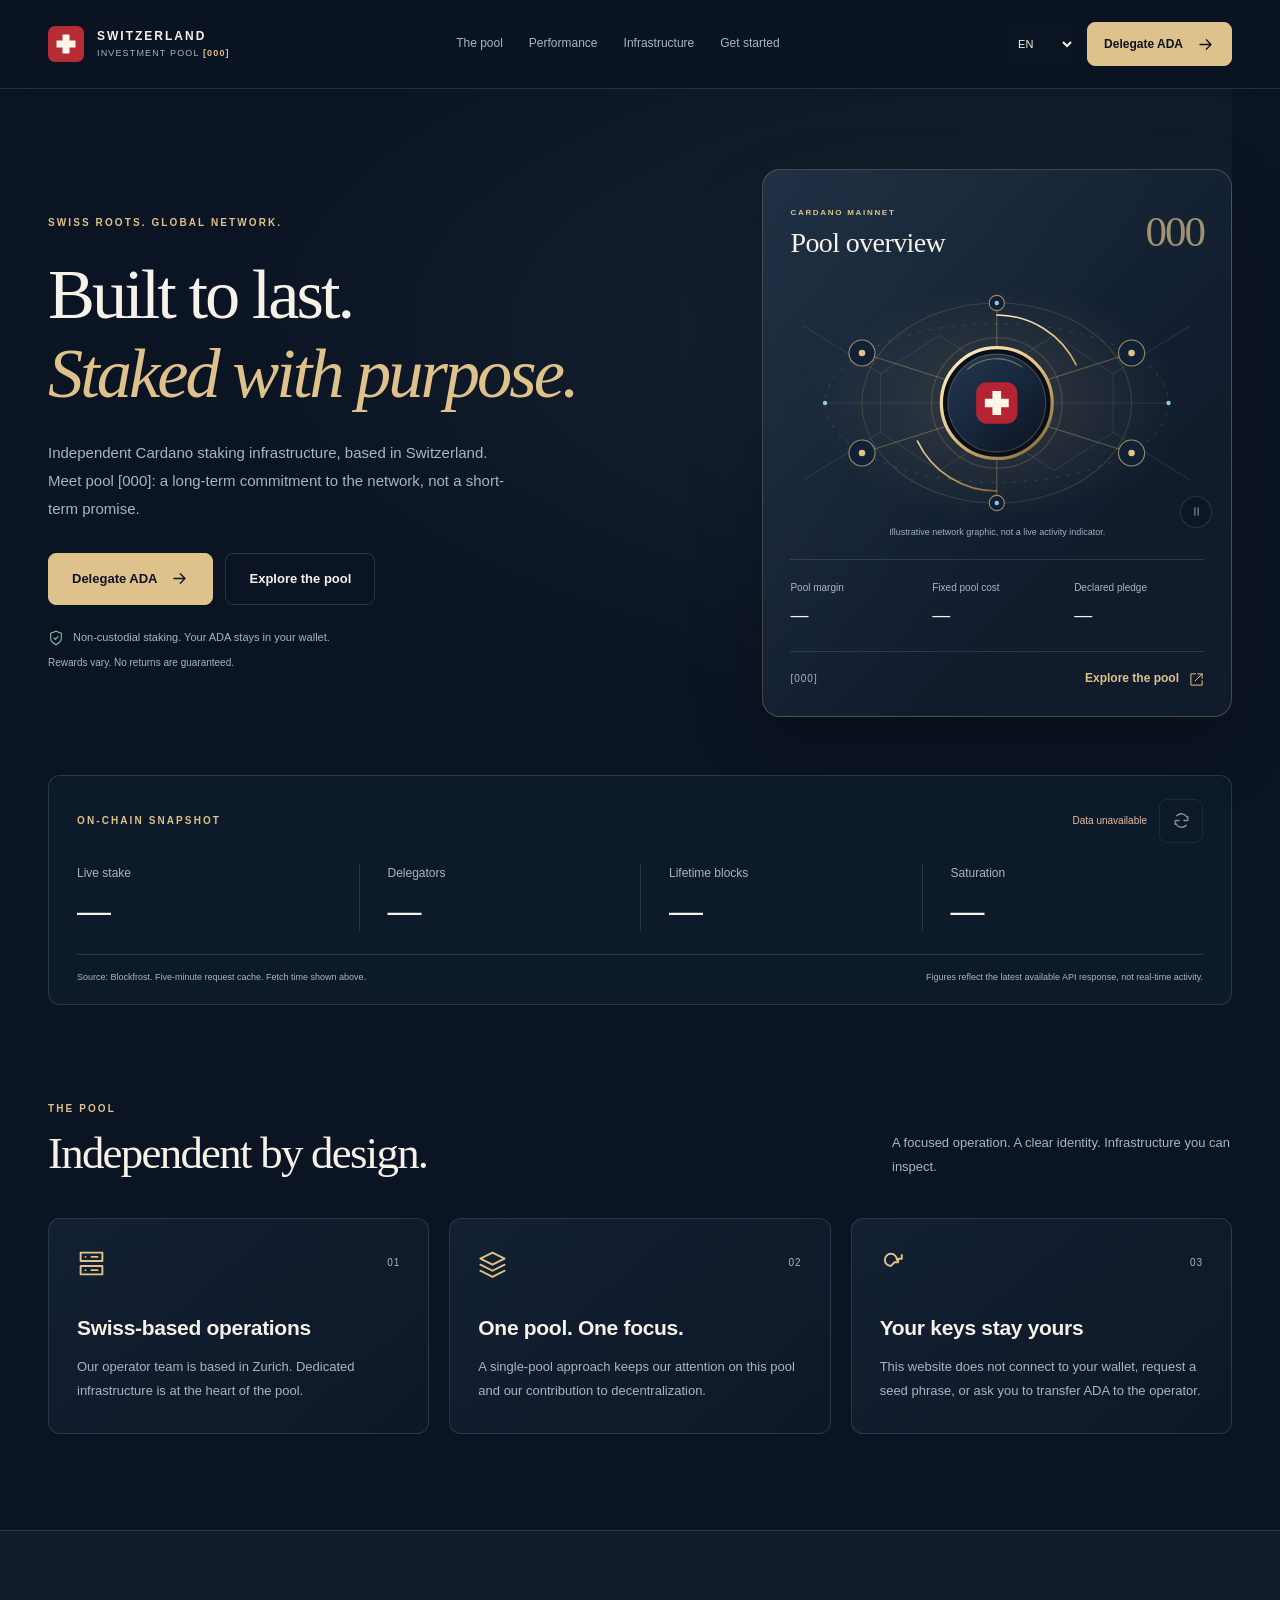
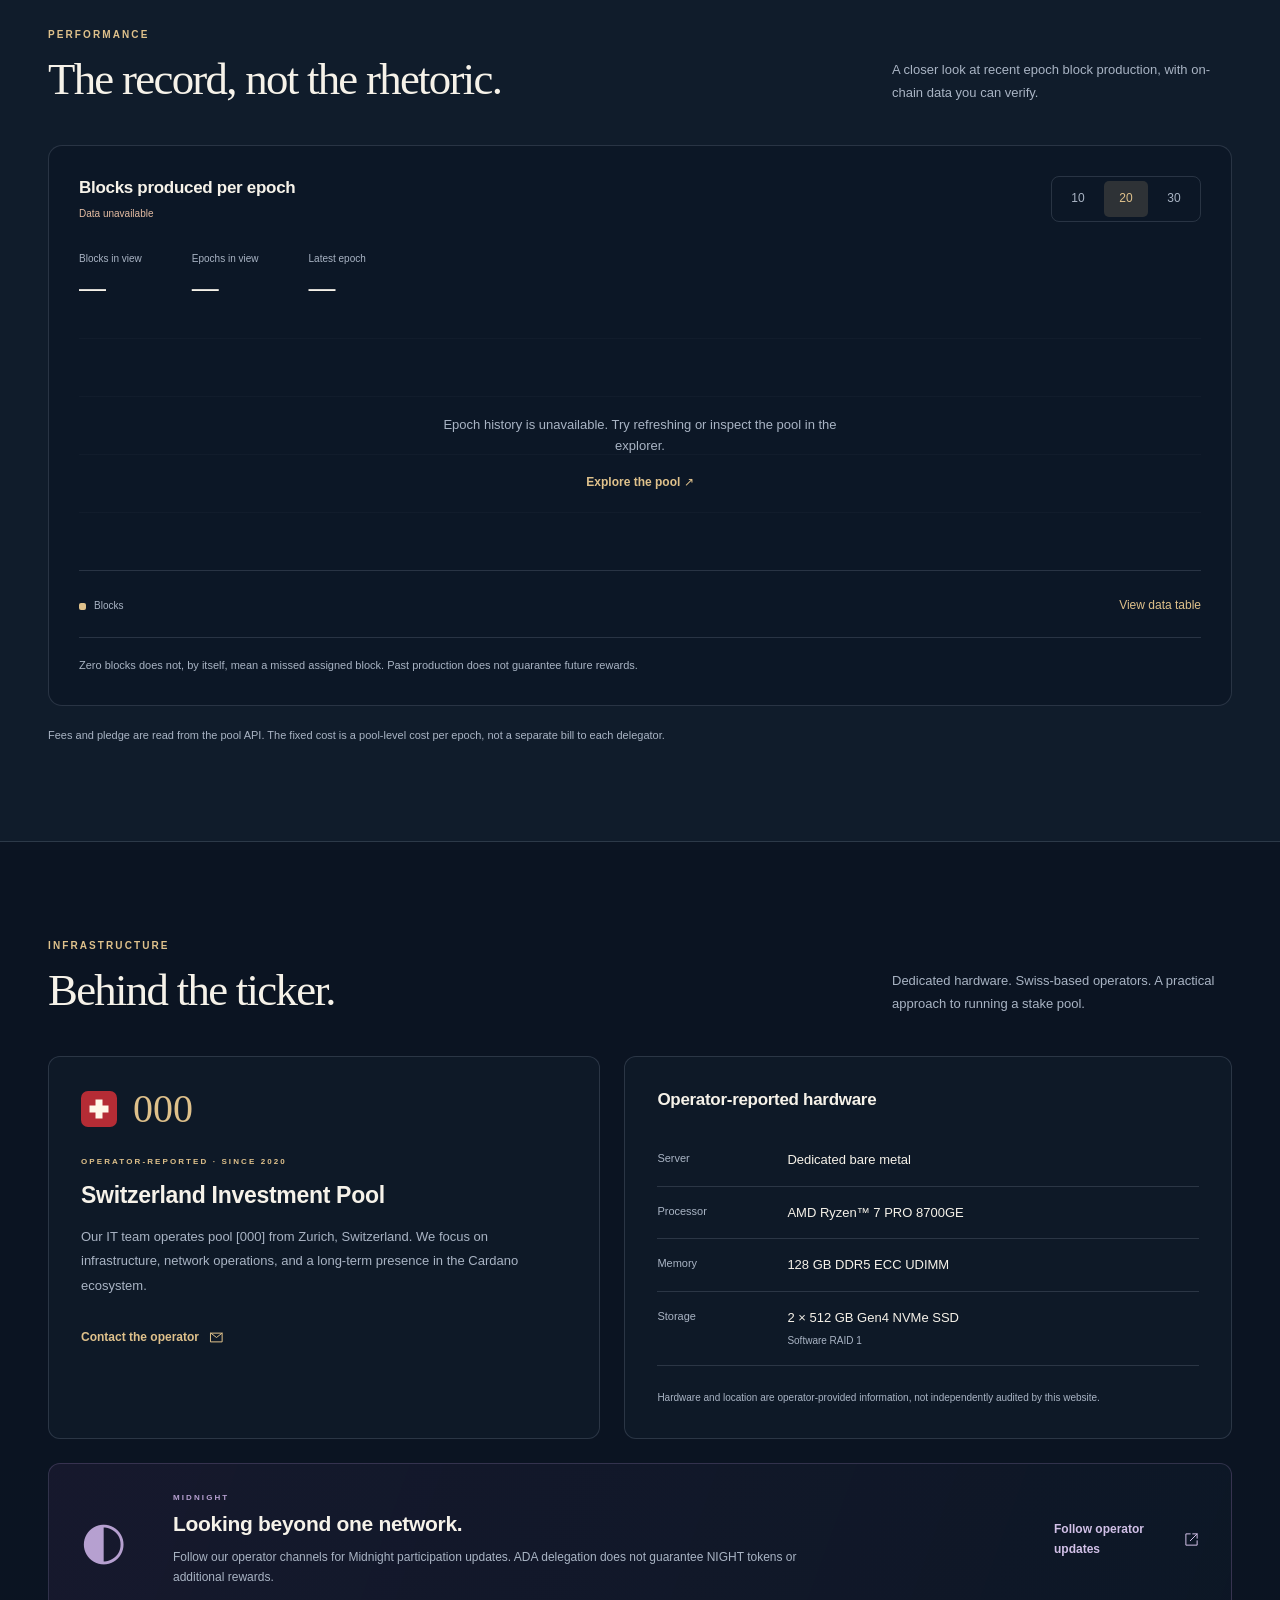
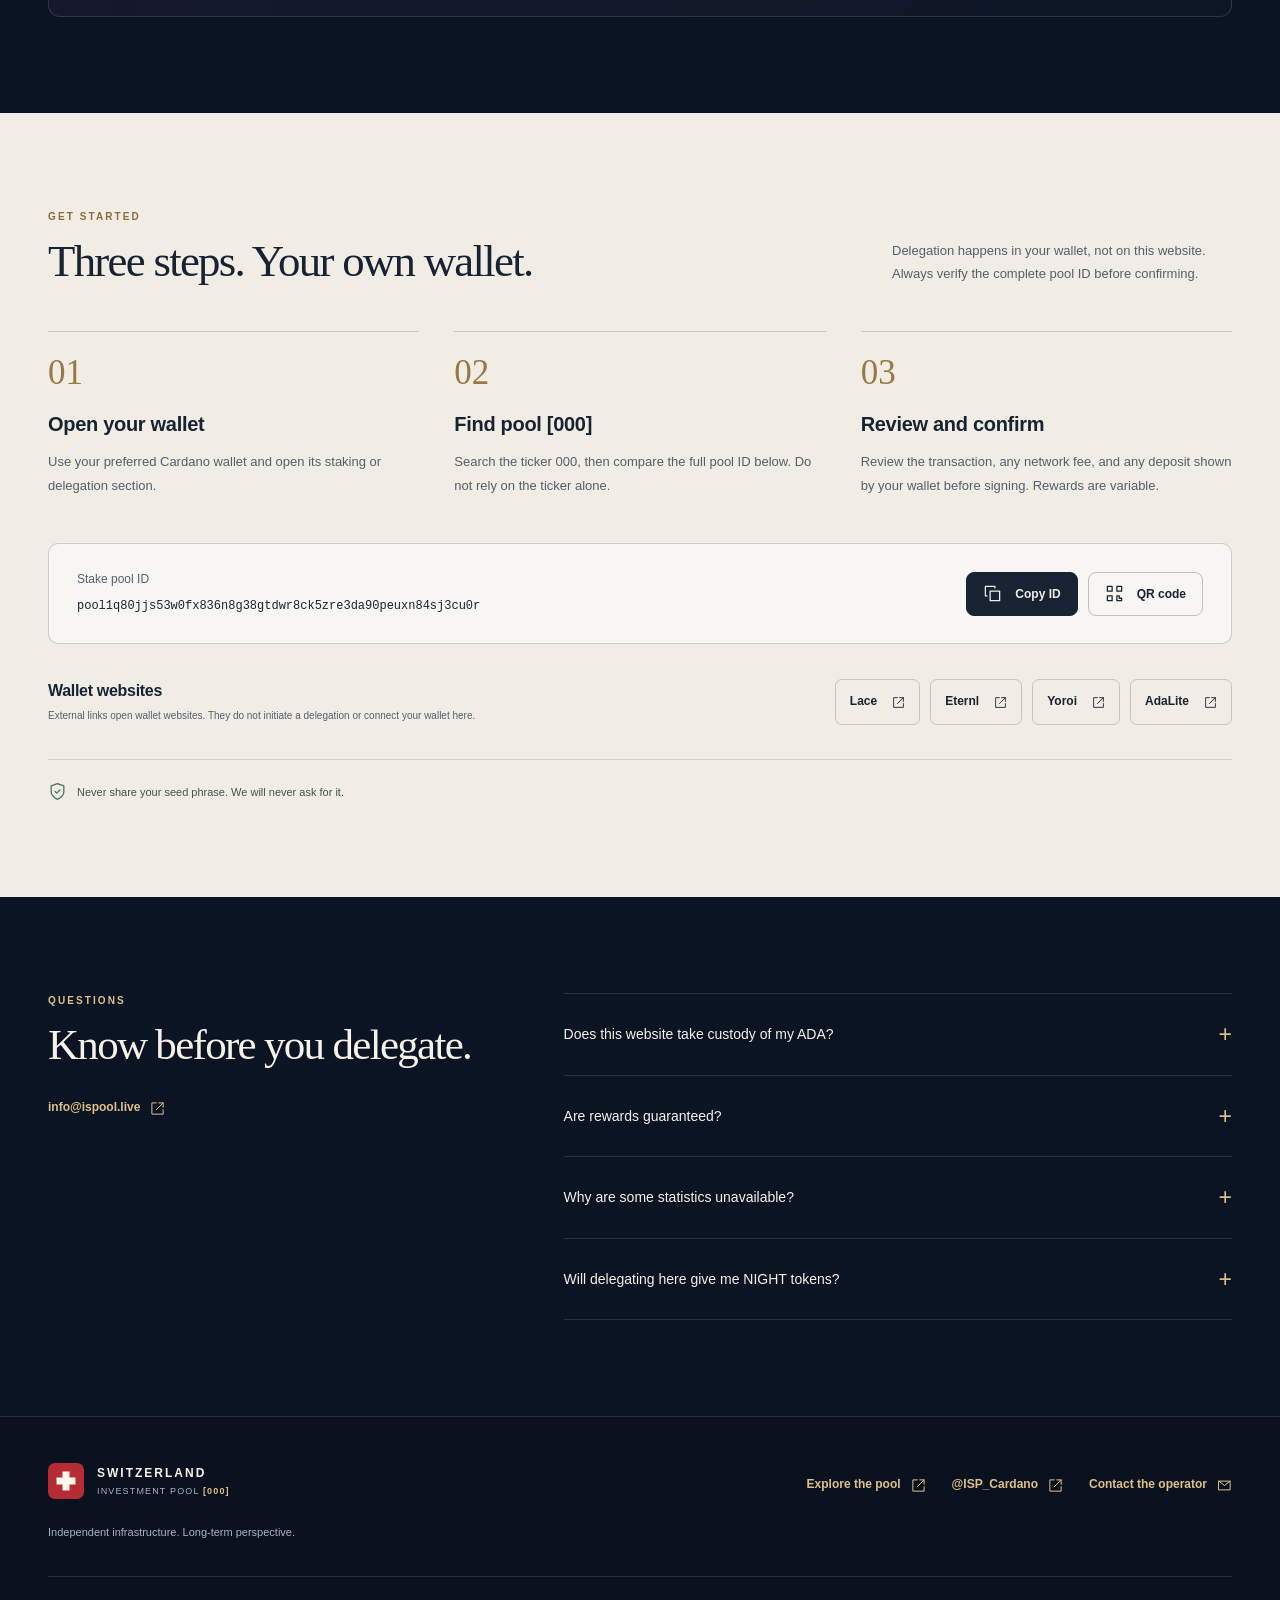
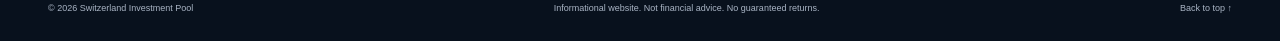
==== commit 573d3fc3: "Add files via upload" ====
--- a/index.html
+++ b/index.html
@@ -1,430 +1,8 @@
 <!DOCTYPE html>
-
-<html lang="en">
-<head>
-<meta charset="utf-8"/>
-<meta content="width=device-width, initial-scale=1.0" name="viewport"/>
-<title>Switzerland Investment Pool [000] | Midnight &amp; Cardano</title>
-<meta content="Institutional-grade Cardano Staking. Swiss Jurisdiction. Single Pool Alliance. Ticker: 000. The 4th pool ever created on Mainnet." name="description"/>
-<meta content="Cardano, Staking, ADA, Stake Pool, Switzerland, Midnight, Night Tokens, Single Pool Alliance, 000" name="keywords"/>
-<link href="https://ispool.live/" rel="canonical"/>
-<link href="https://ispool.live/" hreflang="en" rel="alternate"/>
-<link href="https://ispool.live/?lang=de" hreflang="de" rel="alternate"/>
-<link href="https://ispool.live/?lang=fr" hreflang="fr" rel="alternate"/>
-<link href="https://ispool.live/?lang=ja" hreflang="ja" rel="alternate"/>
-<link href="https://ispool.live/" hreflang="x-default" rel="alternate"/>
-<meta content="website" property="og:type"/>
-<meta content="https://ispool.live/" property="og:url"/>
-<meta content="Switzerland Investment Pool [000] — Cardano Staking" property="og:title"/>
-<meta content="The 4th pool ever created on Mainnet. Swiss Jurisdiction. 100% ECO Energy. Midnight Network Partner." property="og:description"/>
-<meta content="https://ispool.live/og-image.png" property="og:image"/>
-<meta content="image/png" property="og:image:type"/>
-<meta content="1200" property="og:image:width"/>
-<meta content="630" property="og:image:height"/>
-<meta content="en_US" property="og:locale"/>
-<meta content="de_CH" property="og:locale:alternate"/>
-<meta content="fr_CH" property="og:locale:alternate"/>
-<meta content="ja_JP" property="og:locale:alternate"/>
-<meta content="summary_large_image" name="twitter:card"/>
-<meta content="@ISP_Cardano" name="twitter:site"/>
-<meta content="Switzerland Investment Pool [000]" name="twitter:title"/>
-<meta content="Institutional-grade Cardano Staking. Swiss Jurisdiction. Midnight Network Partner." name="twitter:description"/>
-<meta content="https://ispool.live/og-image.png" name="twitter:image"/>
-<link href="data:image/svg+xml,%3Csvg xmlns='http://www.w3.org/2000/svg' viewBox='0 0 32 32'%3E%3Crect width='32' height='32' fill='%23D80000' rx='4'/%3E%3Cpath fill='%23FFF' d='M14 6h4v8h8v4h-8v8h-4v-8H6v-4h8z'/%3E%3C/svg%3E" rel="icon" type="image/svg+xml"/>
-<link href="apple-touch-icon.png" rel="apple-touch-icon"/>
-<link href="favicon.png" rel="icon" sizes="32x32" type="image/png"/>
-<meta content="index, follow" name="robots"/>
-<meta content="default-src 'self'; script-src 'self' 'unsafe-inline' https://cdnjs.cloudflare.com; style-src 'self' 'unsafe-inline' https://fonts.googleapis.com; font-src https://fonts.gstatic.com; connect-src https://cardano-mainnet.blockfrost.io; img-src 'self' data:;" http-equiv="Content-Security-Policy"/>
-<meta content="#0B1A2E" name="theme-color"/>
-<meta content="yes" name="apple-mobile-web-app-capable"/>
-<meta content="black-translucent" name="apple-mobile-web-app-status-bar-style"/>
-<script type="application/ld+json">
-    {
-        "@context": "https://schema.org",
-        "@type": "Organization",
-        "name": "Switzerland Investment Pool [000]",
-        "url": "https://ispool.live",
-        "description": "Institutional-grade Cardano Staking. Swiss Jurisdiction. Single Pool Alliance.",
-        "foundingDate": "2020",
-        "areaServed": "Worldwide",
-        "email": "info@ispool.live",
-        "sameAs": ["https://x.com/ISP_Cardano","https://t.me/investment_stake_pool"],
-        "address": {"@type": "PostalAddress","addressCountry": "CH","addressLocality": "Zurich"}
-    }
-    </script>
-<link href="https://fonts.googleapis.com" rel="preconnect"/>
-<link crossorigin="" href="https://fonts.gstatic.com" rel="preconnect"/>
-<link crossorigin="" href="https://cdnjs.cloudflare.com" rel="preconnect"/>
-<link crossorigin="" href="https://cardano-mainnet.blockfrost.io" rel="preconnect"/>
-<link href="https://fonts.googleapis.com/css2?family=Inter:wght@400;600&amp;family=Playfair+Display:wght@600&amp;display=swap" rel="stylesheet"/>
-<!-- Noto Sans JP loaded on demand when Japanese is selected (see loadJapaneseFont in JS) -->
-<!-- QR library loaded on demand when QR button is clicked -->
-<style>
-        :root {
-            --bg-dark: #0B1A2E;--bg-card: #162B45;--accent-gold: #C9A84C;
-            --accent-purple: #9D50BB;--swiss-red: #D80000;--text-white: #FFFFFF;
-            --text-grey: #B0B8C6;--border: #2A3C55;--success: #27AE60;
-            --accent-ice: #65B7D3;
-        }
-        *{margin:0;padding:0;box-sizing:border-box}
-        html{scroll-behavior:smooth}
-        body{font-family:'Inter','Noto Sans JP',sans-serif;background:var(--bg-dark);color:var(--text-white);line-height:1.6;-webkit-font-smoothing:antialiased;overflow-x:hidden}
-        .skip-link{position:absolute;top:-100%;left:50%;transform:translateX(-50%);background:var(--accent-gold);color:var(--bg-dark);padding:8px 16px;font-weight:600;font-size:13px;z-index:9999;border-radius:0 0 4px 4px;transition:top .2s}
-        .skip-link:focus{top:0}
-        .bg-mesh{position:fixed;top:0;left:0;width:100%;height:100%;background-image:linear-gradient(rgba(101,183,211,.018) 1px,transparent 1px),linear-gradient(90deg,rgba(101,183,211,.018) 1px,transparent 1px);background-size:44px 44px;pointer-events:none;z-index:-1;mask-image:radial-gradient(ellipse 120% 120% at 50% 40%,black 20%,transparent 72%);-webkit-mask-image:radial-gradient(ellipse 120% 120% at 50% 40%,black 20%,transparent 72%)}
-        .bg-mesh::after{content:'';position:absolute;inset:0;background:repeating-radial-gradient(ellipse at 82% 16%,transparent 0 43px,rgba(101,183,211,.028) 44px 45px);opacity:.75;mask-image:radial-gradient(ellipse 45% 55% at 82% 16%,black,transparent 80%);-webkit-mask-image:radial-gradient(ellipse 45% 55% at 82% 16%,black,transparent 80%)}
-        .ambient-glow{position:fixed;pointer-events:none;z-index:-1;width:800px;height:800px;border-radius:50%;filter:blur(160px);opacity:.06;will-change:transform}
-        .ambient-glow--purple{bottom:15%;left:-300px;background:var(--accent-purple)}
-        .ambient-glow--red{top:35%;right:-300px;background:var(--swiss-red);opacity:.035}
-        h1,h2,h3,h4{font-family:'Playfair Display','Noto Sans JP',serif;color:var(--text-white);font-weight:600}
-        a{text-decoration:none;color:inherit;transition:all .2s ease}
-        .container{max-width:1200px;margin:0 auto;padding:0 24px;position:relative}
-        .section-label{font-family:'Inter',sans-serif;font-size:11px;text-transform:uppercase;letter-spacing:2px;color:var(--accent-gold);margin-bottom:8px;display:block}
-
-        /* NAV */
-        nav{padding:18px 0;border-bottom:none;background:linear-gradient(to bottom,rgba(11,26,46,.92),rgba(11,26,46,.85) 80%,rgba(11,26,46,0));backdrop-filter:blur(14px);-webkit-backdrop-filter:blur(14px);position:sticky;top:0;z-index:100}
-        .nav-content{display:flex;justify-content:space-between;align-items:center}
-        .logo-container{display:flex;align-items:center;gap:14px;width:max-content}
-        .swiss-cross{width:24px;height:24px;background:var(--swiss-red);position:relative;display:flex;justify-content:center;align-items:center;border-radius:2px;box-shadow:0 2px 8px rgba(216,0,0,.3);flex-shrink:0}
-        .swiss-cross::before{content:'';position:absolute;width:14px;height:4px;background:#fff}
-        .swiss-cross::after{content:'';position:absolute;width:4px;height:14px;background:#fff}
-        .logo-text{font-size:15px;font-weight:700;letter-spacing:.5px;white-space:nowrap}
-        .logo-text span{color:var(--accent-gold)}
-        .nav-right{display:flex;align-items:center;gap:20px}
-        .lang-switch{display:flex;gap:0;font-size:12px;font-weight:600;color:var(--text-grey);border-right:1px solid var(--border);padding-right:20px}
-        .lang-opt{cursor:pointer;transition:color .2s;padding:0 8px;min-width:34px;min-height:32px;border:0;border-right:1px solid var(--border);background:none;color:inherit;font:inherit;line-height:1.6}
-        .lang-opt:last-child{border-right:none;padding-right:0}
-        .lang-opt:hover,.lang-opt.active{color:var(--accent-gold)}
-        .social-link{display:flex;align-items:center;gap:8px;font-size:12px;text-transform:uppercase;letter-spacing:1px;color:var(--text-grey)}
-        .social-link:hover{color:var(--accent-gold)}
-        .nav-explorer{font-size:12px;font-weight:600;color:var(--text-grey);white-space:nowrap}
-        .nav-explorer:hover{color:var(--text-white)}
-        .btn-delegate{background:var(--accent-gold);color:var(--bg-dark);padding:9px 18px;font-family:'Inter',sans-serif;font-weight:600;font-size:12px;text-transform:uppercase;letter-spacing:.5px;border:1px solid var(--accent-gold);border-radius:2px;transition:all .25s ease;cursor:pointer;white-space:nowrap}
-        .btn-delegate:hover{background:transparent;color:var(--accent-gold)}
-        .nav-toggle{display:none;background:none;border:none;cursor:pointer;width:28px;height:20px;position:relative;flex-shrink:0}
-        .nav-toggle span{display:block;width:100%;height:2px;background:var(--text-white);position:absolute;left:0;transition:all .3s ease}
-        .nav-toggle span:nth-child(1){top:0}.nav-toggle span:nth-child(2){top:9px}.nav-toggle span:nth-child(3){top:18px}
-        .nav-toggle.active span:nth-child(1){top:9px;transform:rotate(45deg)}.nav-toggle.active span:nth-child(2){opacity:0}.nav-toggle.active span:nth-child(3){top:9px;transform:rotate(-45deg)}
-
-        /* ANIMATIONS */
-        .reveal{opacity:0;transform:translateY(28px);transition:opacity .8s cubic-bezier(.16,1,.3,1),transform .8s cubic-bezier(.16,1,.3,1)}
-        .reveal.visible{opacity:1;transform:translateY(0)}
-        .reveal-delay-1{transition-delay:.12s}.reveal-delay-2{transition-delay:.24s}.reveal-delay-3{transition-delay:.36s}
-
-        /* HERO */
-        .hero{padding:70px 0 50px;display:flex;align-items:center;gap:60px;position:relative}
-        .hero-text{flex:1;min-width:0}.hero-visual{flex:0 0 320px;display:flex;justify-content:center;align-items:center}
-        .ticker-badge{display:inline-block;background:rgba(201,168,76,.1);color:var(--accent-gold);padding:5px 10px;font-size:11px;font-weight:600;letter-spacing:2px;margin-bottom:20px;border:1px solid rgba(201,168,76,.25)}
-        .hero h1{font-size:46px;line-height:1.15;margin-bottom:24px}
-        .hero h1 .gold-line{display:inline-block;position:relative}
-        .hero h1 .gold-line::after{content:'';position:absolute;bottom:2px;left:0;width:100%;height:3px;background:linear-gradient(90deg,var(--accent-gold),transparent);opacity:.5}
-        .hero-highlight{color:var(--text-grey);font-weight:400;font-size:18px;border-left:3px solid var(--swiss-red);padding-left:20px}
-        .hero-actions{display:flex;align-items:center;gap:12px;margin-top:30px;flex-wrap:wrap}
-        .hero-cta{min-height:46px;padding:11px 20px;border-radius:2px;font-family:'Inter',sans-serif;font-size:13px;font-weight:600;letter-spacing:.3px;display:inline-flex;align-items:center;justify-content:center;gap:9px;cursor:pointer;transition:transform .2s ease,background .2s ease,border-color .2s ease,color .2s ease}
-        .hero-cta:hover{transform:translateY(-2px)}
-        .hero-cta--primary{background:var(--accent-gold);border:1px solid var(--accent-gold);color:var(--bg-dark);box-shadow:0 8px 24px rgba(201,168,76,.15)}
-        .hero-cta--primary:hover{background:#d8b95f;border-color:#d8b95f}
-        .hero-cta--secondary{background:rgba(255,255,255,.025);border:1px solid var(--border);color:var(--text-white)}
-        .hero-cta--secondary:hover{border-color:rgba(201,168,76,.5);color:var(--accent-gold)}
-        .hero-assurance{display:flex;align-items:center;gap:8px;margin-top:14px;color:var(--text-grey);font-size:12px}
-        .hero-assurance svg{width:14px;height:14px;color:var(--success);flex-shrink:0}
-
-        /* NETWORK VIZ */
-        .network-viz{width:280px;height:280px}
-        .network-viz svg{width:100%;height:100%}
-        .node-pulse{animation:nodePulse 3s ease-in-out infinite}
-        .node-pulse:nth-child(2){animation-delay:.5s}.node-pulse:nth-child(3){animation-delay:1s}.node-pulse:nth-child(4){animation-delay:1.5s}.node-pulse:nth-child(5){animation-delay:2s}
-        @keyframes nodePulse{0%,100%{opacity:.4;r:3}50%{opacity:1;r:5}}
-        .edge-flow{stroke-dasharray:8 4;animation:edgeFlow 2.5s linear infinite}
-        @keyframes edgeFlow{to{stroke-dashoffset:-24}}
-        .center-ring{animation:ringPulse 4s ease-in-out infinite}
-        @keyframes ringPulse{0%,100%{opacity:.15;r:38}50%{opacity:.3;r:42}}
-
-        /* LIVE STATS */
-        .live-stats-banner{background:linear-gradient(115deg,rgba(22,43,69,.92),rgba(10,29,47,.55));border:1px solid var(--border);border-left:2px solid rgba(101,183,211,.55);border-radius:2px;padding:20px 30px;margin-bottom:50px;display:flex;align-items:center;gap:12px;box-shadow:0 14px 40px rgba(0,0,0,.13),inset 0 1px 0 rgba(255,255,255,.025);position:relative;overflow:hidden}
-        .live-stats-banner::after{content:'';position:absolute;right:-70px;top:-90px;width:260px;height:180px;background:radial-gradient(circle,rgba(101,183,211,.07),transparent 68%);pointer-events:none}
-        .live-indicator{display:flex;align-items:center;gap:8px;font-size:11px;font-weight:600;text-transform:uppercase;letter-spacing:1.5px;color:var(--success);white-space:nowrap}
-        .live-indicator .dot{width:8px;height:8px;background:var(--success);border-radius:50%;animation:pulse-live 2s ease-in-out infinite}
-        @keyframes pulse-live{0%,100%{box-shadow:0 0 0 0 rgba(39,174,96,.5)}50%{box-shadow:0 0 0 6px rgba(39,174,96,0)}}
-        .live-stats-grid{display:flex;gap:30px;margin-left:auto;flex-wrap:wrap}
-        .live-stat{text-align:right}
-        .live-stat-label{font-size:10px;text-transform:uppercase;letter-spacing:1px;color:var(--text-grey)}
-        .live-stat-value{font-size:16px;font-weight:500;color:var(--text-white)}
-        .live-stat-value.loading{color:var(--text-grey);background:linear-gradient(90deg,var(--text-grey),rgba(176,184,198,.3),var(--text-grey));background-size:200% 100%;-webkit-background-clip:text;-webkit-text-fill-color:transparent;animation:shimmer 1.5s ease-in-out infinite}
-        @keyframes shimmer{0%{background-position:200% 0}100%{background-position:-200% 0}}
-
-        /* MIDNIGHT */
-        .midnight-feature{background:linear-gradient(135deg,#122136,#17111F);border:1px solid rgba(157,80,187,.2);border-left:4px solid var(--accent-purple);padding:35px 40px;margin-bottom:60px;border-radius:2px;box-shadow:0 4px 30px rgba(0,0,0,.25),inset 0 1px 0 rgba(157,80,187,.08);position:relative;overflow:hidden}
-        .midnight-feature::before{content:'MIDNIGHT';position:absolute;right:26px;top:-24px;font-family:'Inter',sans-serif;font-size:94px;font-weight:700;letter-spacing:10px;color:rgba(157,80,187,.025);pointer-events:none}
-        .midnight-feature::after{content:'';position:absolute;top:-50%;right:-20%;width:300px;height:300px;background:radial-gradient(circle,rgba(157,80,187,.08),transparent 70%);pointer-events:none}
-        .midnight-content{position:relative;z-index:1}
-        .midnight-badge{font-size:11px;font-weight:700;text-transform:uppercase;letter-spacing:1.5px;color:var(--accent-purple);margin-bottom:12px;display:flex;align-items:center;gap:8px}
-        .midnight-badge::before{content:'';width:6px;height:6px;background:var(--accent-purple);border-radius:50%;animation:pulse-dot 2s ease infinite;flex-shrink:0}
-        @keyframes pulse-dot{0%,100%{opacity:1;box-shadow:0 0 0 0 rgba(157,80,187,.4)}50%{opacity:.8;box-shadow:0 0 0 6px rgba(157,80,187,0)}}
-        .midnight-content h3{font-size:26px;margin-bottom:10px}
-        .midnight-content p{color:var(--text-grey);max-width:750px;font-size:15px;margin-bottom:0}
-        details{margin-top:20px;border-top:1px solid rgba(255,255,255,.08);padding-top:15px}
-        summary{font-size:13px;color:var(--accent-gold);cursor:pointer;font-weight:600;list-style:none;display:flex;align-items:center;gap:10px}
-        summary::-webkit-details-marker{display:none}
-        summary::after{content:'+';font-size:16px;margin-left:auto;color:var(--accent-purple);transition:transform .3s}
-        details[open] summary::after{content:'−'}
-        details .details-body{font-size:14px;margin-top:10px;color:var(--text-grey);line-height:1.7;animation:slideDown .3s ease}
-        @keyframes slideDown{from{opacity:0;transform:translateY(-6px)}to{opacity:1;transform:translateY(0)}}
-
-        /* METRICS */
-        .metrics-strip{display:grid;grid-template-columns:repeat(4,1fr);gap:20px;margin-bottom:60px;padding:30px 0;border-top:1px solid var(--border);border-bottom:1px solid var(--border)}
-        .metric-item{position:relative;padding-left:17px}
-        .metric-item::before{content:'';position:absolute;left:0;top:5px;width:2px;height:38px;background:linear-gradient(var(--accent-ice),rgba(101,183,211,.08));border-radius:2px}
-        .metric-item h4{font-family:'Inter','Noto Sans JP',sans-serif;font-size:11px;text-transform:uppercase;letter-spacing:1px;color:var(--text-grey);margin-bottom:6px;font-weight:500}
-        .metric-item p{font-size:24px;font-weight:400}
-        .metric-item .sub-text{font-size:12px;color:var(--accent-gold)}
-
-        /* POOL ID */
-        .pool-id-section{background:var(--bg-card);padding:35px;border:1px solid var(--border);margin-bottom:80px;border-left:4px solid var(--accent-gold)}
-        .pool-id-box{display:flex;justify-content:space-between;align-items:center;background:rgba(0,0,0,.25);padding:15px 20px;border:1px solid var(--border);margin-top:15px;gap:15px;flex-wrap:wrap}
-        .id-text{font-family:'Inter',monospace;font-size:13px;word-break:break-all;flex:1}
-        .pool-id-actions{display:flex;gap:10px;align-items:center}
-        .copy-btn,.qr-btn{background:transparent;border:1px solid var(--accent-gold);color:var(--accent-gold);padding:6px 16px;font-size:11px;cursor:pointer;text-transform:uppercase;transition:all .25s ease;white-space:nowrap;font-family:'Inter',sans-serif;letter-spacing:.5px;display:flex;align-items:center;gap:6px}
-        .copy-btn:hover,.qr-btn:hover{background:var(--accent-gold);color:var(--bg-dark)}
-        .copy-btn:focus-visible,.qr-btn:focus-visible{outline:2px solid var(--accent-gold);outline-offset:2px}
-        .copy-btn.copied{border-color:var(--success);color:var(--success)}
-        .help-link{display:inline-block;margin-top:15px;padding:0;border:0;background:none;font-family:'Inter',sans-serif;font-size:13px;color:var(--text-grey);text-decoration:underline;cursor:pointer;text-underline-offset:3px}
-        .help-link:hover{color:var(--accent-gold)}
-
-        /* PERFORMANCE */
-        .performance-section{margin-bottom:80px;scroll-margin-top:100px}
-        .perf-header{display:flex;justify-content:space-between;align-items:flex-end;margin-bottom:24px;flex-wrap:wrap;gap:12px}
-        .perf-summary{display:flex;gap:24px}
-        .perf-summary-item{text-align:right}
-        .perf-summary-label{font-size:10px;text-transform:uppercase;letter-spacing:1px;color:var(--text-grey)}
-        .perf-summary-value{font-size:18px;font-weight:500}
-        .perf-summary-value.positive{color:var(--success)}
-        .chart-container{background:var(--bg-card);border:1px solid var(--border);padding:30px;min-height:220px}
-        .chart-bars{display:flex;align-items:flex-end;gap:3px;height:160px;padding-top:10px}
-        .chart-bar-wrap{flex:1;display:flex;flex-direction:column;align-items:center;gap:6px;height:100%;justify-content:flex-end}
-        .chart-bar{width:100%;min-width:6px;background:linear-gradient(to top,rgba(201,168,76,.3),var(--accent-gold));border-radius:2px 2px 0 0;transition:all .4s ease}
-        .chart-bar:hover{filter:brightness(1.2)}
-        .chart-bar.missed{background:linear-gradient(to top,rgba(216,0,0,.2),rgba(216,0,0,.5))}
-        .chart-bar-label{font-size:9px;color:var(--text-grey)}
-        .chart-placeholder{color:var(--text-grey);font-size:14px;text-align:center;padding:60px 20px}
-        .chart-legend{display:flex;gap:20px;margin-top:15px;justify-content:flex-end}
-        .chart-legend-item{display:flex;align-items:center;gap:6px;font-size:11px;color:var(--text-grey)}
-        .chart-legend-dot{width:10px;height:10px;border-radius:2px;background:var(--accent-gold)}
-
-        /* CARDS */
-        .grid-section{display:grid;grid-template-columns:repeat(auto-fit,minmax(300px,1fr));gap:30px;margin-bottom:60px}
-        .card{padding:35px;border:1px solid var(--border);background:var(--bg-card);transition:transform .3s cubic-bezier(.16,1,.3,1),border-color .3s,box-shadow .3s;display:flex;flex-direction:column;justify-content:space-between;position:relative;overflow:hidden}
-        .card::before{content:'';position:absolute;top:0;left:0;width:100%;height:2px;background:linear-gradient(90deg,transparent,var(--accent-gold),transparent);opacity:0;transition:opacity .3s}
-        .card::after{content:attr(data-index);position:absolute;right:18px;top:-18px;font-family:'Playfair Display',serif;font-size:94px;font-weight:600;line-height:1;color:rgba(255,255,255,.026);pointer-events:none}
-        .card>div{position:relative;z-index:1}
-        .card:hover{transform:translateY(-4px);border-color:rgba(201,168,76,.3);box-shadow:0 8px 30px rgba(0,0,0,.3)}
-        .card:hover::before{opacity:1}
-        .card-icon{width:40px;height:40px;margin-bottom:18px;color:var(--accent-gold);opacity:.8}
-        .card h3{font-size:20px;margin-bottom:12px}
-        .card p{color:var(--text-grey);font-size:14px;margin-bottom:20px;line-height:1.7}
-        .card-footer{font-size:11px;text-transform:uppercase;letter-spacing:1px;margin-top:auto}
-        .card-footer--gold{color:var(--accent-gold)}
-        .card-footer--red{color:var(--swiss-red)}
-
-        /* OPERATOR */
-        .operator-section{margin-bottom:80px}
-        .operator-card{display:grid;grid-template-columns:auto 1fr;gap:40px;background:var(--bg-card);border:1px solid var(--border);padding:40px}
-        .operator-visual{display:flex;flex-direction:column;align-items:center;gap:16px}
-        .operator-badge{width:80px;height:80px;background:var(--bg-dark);border:2px solid var(--accent-gold);border-radius:4px;display:flex;align-items:center;justify-content:center;font-family:'Inter',sans-serif;font-size:22px;font-weight:700;letter-spacing:3px;color:var(--accent-gold);box-shadow:0 0 30px rgba(201,168,76,0.1),inset 0 0 20px rgba(201,168,76,0.03);position:relative}
-        .operator-badge::after{content:'';position:absolute;inset:-6px;border:1px solid rgba(201,168,76,0.15);border-radius:7px;pointer-events:none}
-        .operator-since{font-size:11px;color:var(--text-grey);text-transform:uppercase;letter-spacing:1px}
-        .operator-details h3{font-size:24px;margin-bottom:12px}
-        .operator-details p{color:var(--text-grey);font-size:14px;line-height:1.8;margin-bottom:16px}
-        .operator-badges{display:flex;gap:10px;flex-wrap:wrap}
-        .op-badge{padding:5px 12px;font-size:11px;font-weight:600;letter-spacing:.5px;border:1px solid var(--border);color:var(--text-grey);border-radius:2px;display:flex;align-items:center;gap:6px}
-        .op-badge svg{width:12px;height:12px}
-
-        /* UTILITY */
-        .text-white-medium{color:var(--text-white);font-weight:500}
-        .unit{font-size:14px}
-        .section-title{font-size:24px;margin-bottom:20px}
-        .pool-id-label{font-size:11px;color:var(--text-grey);text-transform:uppercase;letter-spacing:2px}
-        .footer-copy{opacity:.6;line-height:1.5;font-size:12px}
-        .modal-subtitle{color:var(--text-grey);font-size:14px;margin-bottom:20px}
-        .modal-heading{margin-bottom:20px;color:var(--accent-gold)}
-        .qr-modal-narrow{max-width:400px}
-        .qr-code-wrap{background:#fff;color:var(--bg-dark);padding:16px;min-width:212px;min-height:212px;border-radius:4px;display:inline-flex;align-items:center;justify-content:center;margin-bottom:16px}
-        .sr-only{position:absolute;width:1px;height:1px;padding:0;margin:-1px;overflow:hidden;clip:rect(0,0,0,0);white-space:nowrap;border:0}
-
-        /* SPECS */
-        .specs-section{margin-bottom:80px}
-        .specs-container{border:1px solid var(--border);border-radius:2px;overflow:hidden}
-        .spec-row{display:flex;border-bottom:1px solid var(--border);background:rgba(22,43,69,.3);transition:background .2s}
-        .spec-row:hover{background:rgba(22,43,69,.6)}
-        .spec-row:last-child{border-bottom:none}
-        .spec-label{width:30%;padding:20px;background:rgba(11,26,46,.8);border-right:1px solid var(--border);color:var(--text-grey);font-size:13px;font-weight:500;display:flex;align-items:center}
-        .spec-value{width:70%;padding:20px;font-family:'Inter',monospace;font-size:13px;display:flex;flex-direction:column;justify-content:center}
-        .spec-value span{font-size:12px;color:var(--accent-gold);margin-top:4px}
-
-        /* FOOTER */
-        footer{border-top:1px solid var(--border);padding:60px 0;color:var(--text-grey);font-size:13px;background:var(--bg-dark)}
-        .footer-content{display:flex;justify-content:space-between;align-items:flex-start;flex-wrap:wrap;gap:40px}
-        .footer-brand{font-family:'Playfair Display',serif;color:var(--text-white);font-size:18px;margin-bottom:10px;font-weight:600}
-        .footer-links{display:flex;flex-direction:column;gap:12px;text-align:right}
-        .footer-link{display:flex;align-items:center;justify-content:flex-end;gap:8px;transition:color .2s}
-        .footer-link:hover{color:var(--accent-gold)}
-
-        /* MODALS */
-        .modal{display:none;position:fixed;z-index:1000;left:0;top:0;width:100%;height:100%;overflow:auto;background:rgba(0,0,0,.8);backdrop-filter:blur(5px);-webkit-backdrop-filter:blur(5px);align-items:center;justify-content:center}
-        .modal.open{display:flex}
-        .modal-content{background:var(--bg-card);border:1px solid rgba(201,168,76,.3);padding:40px;width:90%;max-width:520px;position:relative;box-shadow:0 10px 50px rgba(0,0,0,.6);animation:modalIn .35s cubic-bezier(.16,1,.3,1)}
-        .close-modal{color:var(--text-grey);position:absolute;top:16px;right:20px;font-size:28px;font-weight:bold;cursor:pointer;line-height:20px;background:none;border:none}
-        .close-modal:hover{color:var(--text-white)}
-        .close-modal:focus-visible{outline:2px solid var(--accent-gold);outline-offset:2px}
-        .step-list{margin-top:20px;list-style:none}
-        .step-list li{margin-bottom:15px;display:flex;gap:15px;color:var(--text-grey);font-size:14px;line-height:1.6}
-        .step-num{background:var(--accent-gold);color:var(--bg-dark);width:24px;height:24px;border-radius:50%;display:flex;justify-content:center;align-items:center;font-weight:bold;font-size:12px;flex-shrink:0}
-        .wallet-links{display:flex;flex-wrap:wrap;gap:8px;margin-top:20px;padding-top:20px;border-top:1px solid var(--border)}
-        .wallet-links-label{font-size:11px;text-transform:uppercase;letter-spacing:1px;color:var(--text-grey);width:100%;margin-bottom:4px}
-        .wallet-btn{padding:8px 14px;font-size:12px;font-weight:600;border:1px solid var(--border);background:rgba(0,0,0,.2);color:var(--text-white);border-radius:2px;cursor:pointer;transition:all .2s;display:inline-block}
-        .wallet-btn:hover{border-color:var(--accent-gold);color:var(--accent-gold)}
-        .qr-modal-body{display:flex;flex-direction:column;align-items:center;padding:20px 0}
-        .qr-id-text{font-family:monospace;font-size:11px;color:var(--text-grey);word-break:break-all;text-align:center;max-width:320px}
-        @keyframes modalIn{from{opacity:0;transform:translateY(-16px) scale(.97)}to{opacity:1;transform:translateY(0) scale(1)}}
-
-        *:focus-visible{outline:2px solid var(--accent-gold);outline-offset:2px}
-        a:focus:not(:focus-visible),button:focus:not(:focus-visible){outline:none}
-
-        @media(max-width:900px){
-            .hero{flex-direction:column;gap:30px}.hero-visual{flex:none}
-            .live-stats-banner{flex-direction:column;align-items:flex-start}.live-stats-grid{margin-left:0}
-            .operator-card{grid-template-columns:1fr}.operator-visual{flex-direction:row}
-            .perf-header{flex-direction:column;align-items:flex-start}.perf-summary{justify-content:flex-start}.perf-summary-item{text-align:left}
-        }
-        @media(max-width:768px){
-            .hero h1{font-size:32px}.metrics-strip{grid-template-columns:1fr 1fr;gap:30px 20px}
-            .pool-id-box{flex-direction:column;align-items:flex-start}.pool-id-actions{width:100%}.copy-btn,.qr-btn{flex:1;justify-content:center}
-            .spec-row{flex-direction:column}.spec-label{width:100%;border-right:none;border-bottom:1px solid var(--border);padding:15px}.spec-value{width:100%;padding:15px}
-            .footer-content,.footer-links{flex-direction:column;text-align:center;align-items:center}.footer-link{justify-content:center}
-            .midnight-feature{padding:25px 20px}.hero-highlight{font-size:16px}.network-viz{width:220px;height:220px}
-            .chart-bar-label{display:none}
-            .nav-toggle{display:block}
-            .nav-right{position:fixed;top:61px;left:0;right:0;background:rgba(11,26,46,.97);backdrop-filter:blur(12px);-webkit-backdrop-filter:blur(12px);flex-direction:column;align-items:center;gap:20px;padding:30px 24px;border-bottom:1px solid var(--border);transform:translateY(-120%);opacity:0;transition:transform .35s cubic-bezier(.16,1,.3,1),opacity .25s ease;pointer-events:none}
-            .nav-right.open{transform:translateY(0);opacity:1;pointer-events:auto}
-            .lang-switch{border-right:none;padding-right:0;border-bottom:1px solid var(--border);padding-bottom:15px}
-            .nav-explorer,.btn-delegate{width:min(100%,320px);text-align:center;justify-content:center}
-        }
-        @media(max-width:480px){.hero h1{font-size:28px}.metrics-strip{grid-template-columns:1fr}.grid-section{grid-template-columns:1fr}.logo-text{font-size:12px}.hero-actions{align-items:stretch;flex-direction:column}.hero-cta{width:100%}.midnight-feature::before{font-size:54px}}
-        @media(max-width:768px){nav{backdrop-filter:blur(8px);-webkit-backdrop-filter:blur(8px)}.ambient-glow{filter:blur(80px);width:400px;height:400px}}
-
-        @media(prefers-reduced-motion:reduce){
-            *,*::before,*::after{animation-duration:0.01ms !important;animation-iteration-count:1 !important;transition-duration:0.01ms !important;scroll-behavior:auto !important}
-            .reveal{opacity:1;transform:none}
-            .live-stat-value.loading{animation:none;-webkit-text-fill-color:var(--text-grey)}
-        }
-
-        @media print{
-            body{background:#fff;color:#000}
-            .bg-mesh,.ambient-glow,.network-viz,nav,.hero-visual,.chart-container,.chart-legend{display:none}
-            *{color:#000 !important;border-color:#ccc !important;box-shadow:none !important;text-shadow:none !important}
-            .card,.midnight-feature,.operator-card,.pool-id-section,.specs-container,.live-stats-banner{background:#fff !important;border:1px solid #ccc !important}
-            .section-label,.midnight-badge,.accent-gold{color:#333 !important}
-            a[href]::after{content:' (' attr(href) ')';font-size:11px;color:#666}
-            .modal{display:none !important}
-        }
-    
-
-/* Static redesign: no framework, backend, build step or new image dependencies. */
-:root{--bg-dark:#080f1d;--bg-card:#111c2e;--accent-gold:#e3c384;--accent-ice:#93cbd4;--text-white:#f5f6f8;--text-muted:#a7b3c6;--border:rgba(178,197,225,.14)}
-html{scroll-padding-top:105px}body{background:radial-gradient(ellipse at 78% 0%,#17283e 0,transparent 44%),var(--bg-dark);font-size:15px}
-.container{max-width:1240px;padding:0 32px}.bg-mesh{opacity:.35}.ambient-glow{display:none}
-nav{background:rgba(8,15,29,.88);backdrop-filter:blur(20px);border-bottom:1px solid var(--border)}
-.nav-content{min-height:84px;gap:24px}.logo-text{max-width:205px;line-height:1.5;font-size:12px;letter-spacing:1.2px}.logo-text span{color:var(--accent-gold)}
-.swiss-cross{border-radius:8px;box-shadow:0 0 0 7px rgba(216,0,0,.08)}.nav-right{gap:20px}.nav-section-link{font-size:13px;color:var(--text-muted)}.nav-section-link:hover{color:var(--text-white)}
-.nav-right>.social-link{display:none}.nav-explorer{display:none}.lang-switch{padding:3px;border:1px solid var(--border);border-radius:12px;background:rgba(255,255,255,.025)}.lang-opt{min-height:36px;padding:8px 10px;border-radius:8px}.lang-opt.active{background:rgba(227,195,132,.14);color:var(--accent-gold)}
-.btn-delegate,.hero-cta--primary{background:var(--accent-gold);color:#101725;border:1px solid var(--accent-gold);border-radius:10px;font-weight:700;box-shadow:0 8px 24px rgba(227,195,132,.12)}.btn-delegate:hover,.hero-cta--primary:hover{background:#f0d8a8;color:#101725;transform:translateY(-2px)}
-.hero{display:grid;grid-template-columns:minmax(0,1.15fr) minmax(0,.85fr);gap:70px;align-items:center;padding:76px 0 54px;margin:0;min-height:600px}.hero-text{min-width:0;flex:initial}
-.hero h1{font-size:clamp(42px,4.7vw,66px);line-height:1.08;letter-spacing:-2px;margin:24px 0}.gold-line{color:var(--accent-gold)}.ticker-badge{border-radius:6px;letter-spacing:2px;padding:7px 12px;font-size:10px;background:rgba(227,195,132,.06)}
-.hero-highlight{border-left:0;padding-left:0;color:var(--text-muted);font-size:15px;line-height:1.95;margin:0 0 28px}.hero-actions{gap:12px;margin:28px 0 20px}.hero-cta{padding:15px 22px;font-size:14px;border-radius:10px;min-height:50px}.hero-cta--secondary{border:1px solid var(--border);background:rgba(255,255,255,.03)}.hero-assurance{font-size:12px;color:var(--text-muted);max-width:440px;align-items:flex-start}
-.hero-dashboard{min-width:0;position:relative;padding:28px;border:1px solid rgba(227,195,132,.25);border-radius:22px;background:linear-gradient(145deg,rgba(28,44,65,.9),rgba(13,23,39,.96));box-shadow:0 28px 70px rgba(0,0,0,.25),inset 0 1px 0 rgba(255,255,255,.06)}
-.dashboard-heading{display:flex;justify-content:space-between;gap:16px;align-items:center}.dashboard-heading h2{font-family:Inter,sans-serif;font-size:23px;letter-spacing:-.6px}.dashboard-heading p{font-size:11px;color:var(--text-muted);margin-top:5px}.dashboard-heading .section-label{font-size:9px;letter-spacing:1.7px}.dashboard-ticker{display:grid;place-items:center;width:54px;height:54px;border-radius:14px;border:1px solid rgba(227,195,132,.22);font-family:Inter,sans-serif;font-size:17px;font-weight:600;color:var(--accent-gold);background:rgba(227,195,132,.05)}
-.hero-dashboard .network-viz{width:190px;height:170px;margin:12px auto 6px;opacity:.85}.hero-dashboard .network-viz svg{width:100%;height:100%}
-.hero-dashboard .live-stats-banner{display:block;padding:0;margin:0;background:none;border:0;box-shadow:none;overflow:visible}.hero-dashboard .live-stats-banner::before,.hero-dashboard .live-stats-banner::after{display:none}.hero-dashboard .live-stats-grid{display:grid;grid-template-columns:1fr 1fr;gap:0;margin:0;width:100%}.hero-dashboard .live-stat{padding:18px 8px;border-top:1px solid var(--border);text-align:left}.hero-dashboard .live-stat-label{font-size:10px;letter-spacing:.6px;color:var(--text-muted)}.hero-dashboard .live-stat-value{font-family:Inter,sans-serif;font-size:25px;font-weight:600;letter-spacing:-.7px;color:var(--text-white);margin-top:5px}.dashboard-explorer{display:block;border-top:1px solid var(--border);padding:17px 0 0;margin-top:2px;color:var(--accent-gold);font-size:12px}.dashboard-explorer::after{content:' ↗';float:right}
-.metrics-strip{grid-template-columns:repeat(4,minmax(0,1fr));gap:0;padding:0;border:1px solid var(--border);border-radius:16px;background:rgba(17,28,46,.6);margin-bottom:30px;overflow:hidden}.metric-item{padding:26px;text-align:left;border-right:1px solid var(--border)}.metric-item:last-child{border:0}.metric-item h4{font-family:Inter,sans-serif;font-size:10px;letter-spacing:1.3px;color:var(--text-muted)}.metric-item p{font-family:Inter,sans-serif;font-size:29px;letter-spacing:-1px;margin:7px 0 2px}.metric-item .sub-text{font-size:11px;color:var(--text-muted)}
-.pool-id-section{padding:24px 28px;background:rgba(17,28,46,.55);border:1px solid var(--border);border-radius:16px;margin-bottom:68px;text-align:left}.pool-id-label{font-size:10px;letter-spacing:1.5px}.pool-id-box{background:none;border:0;padding:12px 0 0;justify-content:space-between;gap:20px}.id-text{color:var(--text-muted);font-size:12px;overflow-wrap:anywhere;word-break:break-all;min-width:0}.pool-id-actions{flex-shrink:0}.copy-btn,.qr-btn{border-radius:8px;min-height:42px;padding:10px 14px}.help-link{font-size:12px;margin-top:12px}
-.performance-section{padding:32px;border:1px solid var(--border);border-radius:18px;background:linear-gradient(135deg,rgba(22,36,56,.8),rgba(13,23,39,.8));margin-bottom:68px}.perf-header{gap:24px;align-items:flex-start}.perf-header h2,.section-title{font-size:34px;letter-spacing:-.7px}.perf-summary-label{font-size:10px;max-width:160px}.perf-summary-value{font-family:Inter,sans-serif;font-size:26px}.chart-container{margin-top:26px;border-bottom:1px solid var(--border);background:repeating-linear-gradient(to top,transparent 0,transparent 49px,rgba(178,197,225,.07) 50px)}.chart-bar{background:linear-gradient(to top,#997a41,#e3c384);border-radius:5px 5px 0 0}.chart-bar-wrap:focus-visible{outline:2px solid var(--accent-gold);outline-offset:4px}.chart-bar-wrap:focus-visible .chart-tooltip{opacity:1;visibility:visible}
-.grid-section{grid-template-columns:repeat(3,minmax(0,1fr));gap:20px;margin-bottom:68px}.card{border:1px solid var(--border);border-radius:16px;padding:28px;background:rgba(17,28,46,.7);box-shadow:none;min-height:280px}.card:hover{transform:translateY(-5px);border-color:rgba(227,195,132,.35);background:#142136;box-shadow:0 18px 40px rgba(0,0,0,.15)}.card h3{font-size:24px}.card p{font-size:13px;line-height:1.9}.card::after{opacity:.2}.card-footer{font-size:10px;letter-spacing:1px}
-.operator-section,.specs-section{margin-bottom:68px}.operator-card{border-radius:18px;padding:32px;border:1px solid var(--border);background:rgba(17,28,46,.6);gap:32px}.operator-badge{border-radius:18px;border-color:rgba(227,195,132,.3);background:rgba(227,195,132,.04)}.operator-details h3{font-size:26px}.operator-details p{font-size:13px;line-height:1.9}.op-badge{border-radius:6px;padding:7px 10px}.specs-container{border-radius:16px;background:rgba(17,28,46,.5)}
-.midnight-feature{border-radius:18px;padding:30px;border:1px solid rgba(166,132,208,.22);background:linear-gradient(115deg,rgba(64,39,86,.28),rgba(17,28,46,.8));margin-bottom:68px}.midnight-feature::before{opacity:.08}.midnight-content h2{font-size:28px}.midnight-badge{border-radius:6px}.midnight-content p{font-size:13px;line-height:1.85}
-.modal-content{border-radius:20px;border:1px solid rgba(227,195,132,.25);max-height:calc(100dvh - 32px);overflow-y:auto;background:#111c2e;box-shadow:0 35px 100px rgba(0,0,0,.5)}footer{border-top:1px solid var(--border);background:rgba(0,0,0,.1)}
-.reveal{opacity:1;transform:none}.js-reveal .reveal{opacity:0;transform:translateY(18px)}.js-reveal .reveal.visible{opacity:1;transform:none}button,a{-webkit-tap-highlight-color:transparent}button:focus-visible,a:focus-visible,summary:focus-visible{outline:2px solid var(--accent-gold);outline-offset:5px}
-@media(max-width:1050px){.hero{gap:32px}.nav-right{gap:12px}.container{padding:0 24px}.hero h1{font-size:48px}.hero-dashboard{padding:22px}.metric-item{padding:22px}.nav-section-link{font-size:12px}}
-@media(max-width:768px){.nav-content{min-height:74px}.nav-right{top:74px;visibility:hidden;background:rgba(8,15,29,.98);border-bottom:1px solid var(--border);gap:22px;padding:26px 24px}.nav-right.open{visibility:visible}.nav-section-link{font-size:16px}.nav-explorer{display:block}.lang-opt{min-height:44px;min-width:44px}.nav-toggle{width:44px;height:44px}.nav-toggle span{width:26px;left:9px}.nav-toggle span:nth-child(1){top:13px}.nav-toggle span:nth-child(2){top:21px}.nav-toggle span:nth-child(3){top:29px}.nav-toggle.active span:nth-child(1),.nav-toggle.active span:nth-child(3){top:21px}.hero{grid-template-columns:1fr;padding:46px 0 30px;gap:34px;min-height:0}.hero h1{font-size:clamp(37px,7.5vw,54px);letter-spacing:-1.4px}.hero-dashboard{max-width:600px;width:100%;margin:0 auto}.hero-dashboard .network-viz{width:150px;height:130px}.metrics-strip{grid-template-columns:1fr 1fr}.metric-item{padding:22px;border-bottom:1px solid var(--border)}.metric-item:nth-child(2){border-right:0}.metric-item:nth-child(n+3){border-bottom:0}.pool-id-box{align-items:flex-start;flex-direction:column;gap:16px}.grid-section{grid-template-columns:1fr}.card{min-height:0}.perf-header{flex-direction:column;gap:20px}.perf-summary{width:100%;justify-content:flex-start;gap:28px}.performance-section{padding:24px}.operator-card{padding:24px}.operator-details h3{font-size:23px}.pool-id-section{padding:24px}.performance-section,.pool-id-section,.grid-section,.operator-section,.specs-section,.midnight-feature{margin-bottom:44px}}
-@media(max-width:480px){.container{padding:0 18px}.logo-text{font-size:10px;max-width:190px}.hero h1{font-size:38px}.hero-highlight{font-size:14px}.hero-actions{flex-direction:column;align-items:stretch}.hero-cta{width:100%}.hero-dashboard{padding:22px}.metric-item{padding:18px}.metric-item p{font-size:25px}.hero-dashboard .live-stat-value{font-size:23px}.perf-header h2,.section-title{font-size:29px}.chart-container{overflow-x:auto}.chart-bars{min-width:380px}.operator-card{gap:20px}.midnight-feature{padding:24px}}
-@media(prefers-reduced-motion:reduce){html{scroll-behavior:auto}.reveal,.js-reveal .reveal{opacity:1!important;transform:none!important}*,*::before,*::after{animation:none!important;transition:none!important}}
-@media print{.reveal,.js-reveal .reveal{opacity:1!important;transform:none!important}.hero-dashboard{box-shadow:none;background:white;color:black}.hero{display:block}.hero-dashboard .live-stat-value{color:black}.nav-section-link{display:none}}
-
-
-/* Decorative network emblem. Animation is illustrative, not a live status signal. */
-.hero-dashboard .pool-network-art{width:100%;height:210px;margin:8px auto 10px;opacity:1}
-.pool-network-art svg{display:block;width:100%;height:100%;overflow:visible}
-.pool-orbit{transform-origin:200px 115px;animation:poolOrbit 32s linear infinite}
-.pool-stream{animation:poolStream 7s linear infinite}
-.pool-beacon{transform-origin:200px 115px;animation:poolBeacon 5s ease-in-out infinite}
-@keyframes poolOrbit{to{transform:rotate(360deg)}}
-@keyframes poolStream{to{stroke-dashoffset:-198}}
-@keyframes poolBeacon{0%,100%{transform:scale(.96);opacity:.35}50%{transform:scale(1.06);opacity:.8}}
-@media(max-width:768px){.hero-dashboard .pool-network-art{width:100%;height:180px}}
-@media(prefers-reduced-motion:reduce){.pool-orbit,.pool-stream,.pool-beacon{animation:none!important}}
-@media print{.pool-orbit,.pool-stream,.pool-beacon{animation:none!important}}
-</style>
-</head>
-<body>
-<a class="skip-link" href="#main-content">Skip to main content</a>
-<div aria-hidden="true" class="bg-mesh"></div>
-<div aria-hidden="true" class="ambient-glow ambient-glow--purple"></div>
-<div aria-hidden="true" class="ambient-glow ambient-glow--red"></div>
-<nav aria-label="Main navigation">
-<div class="container nav-content">
-<a aria-label="Switzerland Investment Pool home" class="logo-container" href="#main-content">
-<div aria-label="Swiss cross" class="swiss-cross" role="img"></div>
-<div class="logo-text">SWITZERLAND INVESTMENT POOL <span>[000]</span></div>
-</a>
-<button aria-controls="navRight" aria-expanded="false" aria-label="Toggle menu" class="nav-toggle" onclick="toggleMobileNav()" type="button"><span></span><span></span><span></span></button>
-<div class="nav-right" id="navRight"><a class="nav-section-link" data-i18n="nav_about" href="#about" onclick="closeMobileNav()">About</a><a class="nav-section-link" data-i18n="nav_performance" href="#performance" onclick="closeMobileNav()">Performance</a>
-<div aria-label="Language" class="lang-switch" role="group">
-<button aria-label="English" aria-pressed="true" class="lang-opt active" data-lang="en" onclick="setLanguage('en')" type="button">EN</button>
-<button aria-label="Deutsch" aria-pressed="false" class="lang-opt" data-lang="de" onclick="setLanguage('de')" type="button">DE</button>
-<button aria-label="Français" aria-pressed="false" class="lang-opt" data-lang="fr" onclick="setLanguage('fr')" type="button">FR</button>
-<button aria-label="日本語" aria-pressed="false" class="lang-opt" data-lang="ja" onclick="setLanguage('ja')" type="button">JP</button>
-</div>
-<a aria-label="Follow on X" class="social-link" href="https://x.com/ISP_Cardano" rel="noopener noreferrer" target="_blank">
-<svg aria-hidden="true" fill="currentColor" height="16" viewBox="0 0 24 24" width="16"><path d="M18.244 2.25h3.308l-7.227 8.26 8.502 11.24H16.17l-5.214-6.817L4.99 21.75H1.68l7.73-8.835L1.254 2.25H8.08l4.713 6.231zm-1.161 17.52h1.833L7.084 4.126H5.117z"></path></svg>
-<span>@ISP_Cardano</span>
-</a>
-<a class="nav-explorer" data-i18n="nav_explorer" href="https://beta.cexplorer.io/pool/pool1q80jjs53w0fx836n8g38gtdwr8ck5zre3da90peuxn84sj3cu0r?tab=performance" rel="noopener noreferrer" target="_blank">Pool Explorer</a>
-<button class="btn-delegate" data-i18n="nav_delegate" onclick="closeMobileNav();openDelegateModal()" type="button">Delegate ADA</button>
-</div>
-</div>
-</nav>
-<main id="main-content"><noscript>Live statistics and interactive tools require JavaScript. The pool ID and explorer links remain available.</noscript><div class="container">
-<section class="hero">
-<div class="hero-text">
-<span class="ticker-badge reveal">TICKER: 000</span>
-<h1 class="reveal reveal-delay-1" data-i18n="hero_title">Institutional Trust.<br/><span class="gold-line">Genesis Legacy.</span></h1>
-<div class="hero-highlight reveal reveal-delay-2">
-<span data-i18n="hero_sub1">The 4th pool ever created on Mainnet.</span><br/>
-<span class="text-white-medium" data-i18n="hero_sub2">Operating flawlessly since the Incentivized Testnet.</span><br/>
-<span data-i18n="hero_sub3">Secured in Switzerland.</span>
-</div>
-<div class="hero-actions reveal reveal-delay-3">
-<button class="hero-cta hero-cta--primary" onclick="openDelegateModal()" type="button">
-<span data-i18n="hero_cta">Delegate to [000]</span>
-<svg aria-hidden="true" fill="none" height="16" stroke="currentColor" stroke-width="2" viewBox="0 0 24 24" width="16"><path d="M5 12h14M13 6l6 6-6 6"></path></svg>
-</button>
-<a class="hero-cta hero-cta--secondary" data-i18n="hero_performance" href="#performance">View performance</a>
-</div>
-<div class="hero-assurance reveal reveal-delay-3">
-<svg aria-hidden="true" fill="none" stroke="currentColor" stroke-width="2" viewBox="0 0 24 24"><path d="M12 22s8-4 8-10V5l-8-3-8 3v7c0 6 8 10 8 10z"></path><path d="M9 12l2 2 4-4"></path></svg>
-<span data-i18n="hero_assurance">Non-custodial staking — your ADA stays in your wallet.</span>
-</div>
-</div>
-<div class="hero-dashboard reveal reveal-delay-2"><div class="dashboard-heading"><div><span class="section-label" data-i18n="live_label">POOL SNAPSHOT</span><h2 data-i18n="dashboard_title">Pool overview</h2><p data-i18n="dashboard_sub">Cardano · Switzerland · [000]</p></div><span class="dashboard-ticker">000</span></div><div aria-hidden="true" class="network-viz pool-network-art">
+<html lang="en"><head><meta charset="utf-8"/><meta content="width=device-width,initial-scale=1" name="viewport"/><title>Switzerland Investment Pool [000] | Independent Cardano Staking</title><meta content="Meet Switzerland Investment Pool [000]. Independent Cardano infrastructure, on-chain pool statistics, and a clear guide to delegating from your own wallet." name="description"/><meta content="#0b1422" name="theme-color"/><meta content="strict-origin-when-cross-origin" name="referrer"/><meta content="default-src 'self'; script-src 'self'; style-src 'self' 'unsafe-inline'; img-src 'self' data:; connect-src 'self' https://cardano-mainnet.blockfrost.io; object-src 'none'; base-uri 'none'; form-action 'none'" http-equiv="Content-Security-Policy"/><link href="https://ispool.live/" rel="canonical"/><link href="./favicon.svg" rel="icon" type="image/svg+xml"/><meta content="website" property="og:type"/><meta content="Switzerland Investment Pool [000]" property="og:title"/><meta content="Independent infrastructure. Long-term perspective." property="og:description"/><meta content="https://ispool.live/" property="og:url"/><meta content="summary" name="twitter:card"/><meta content="@ISP_Cardano" name="twitter:site"/><link href="./styles.css?v=3" rel="stylesheet"/><script defer="" src="./config.js?v=3"></script><script defer="" src="./locales.js?v=3"></script><script defer="" src="./app.js?v=3"></script></head><body id="top">
+<a class="skip" data-i18n="skip" href="#main">Skip to content</a><header class="site-header"><div class="wrap nav-row"><a aria-label="Switzerland Investment Pool home" class="brand" href="#top"><span aria-hidden="true" class="swiss-mark"></span><span class="brand-type">SWITZERLAND<span>INVESTMENT POOL <b>[000]</b></span></span></a><nav aria-label="Main navigation" data-i18n-aria="nav_label" class="nav-links" id="navigation"><a data-section="pool" href="#pool"><span data-i18n="nav_pool">The pool</span></a><a data-section="performance" href="#performance"><span data-i18n="nav_performance">Performance</span></a><a data-section="infrastructure" href="#infrastructure"><span data-i18n="nav_infra">Infrastructure</span></a><a data-section="start" href="#start"><span data-i18n="nav_start">Get started</span></a></nav><div class="nav-tools"><label class="sr-only" data-i18n="language" for="language">Language</label><select aria-label="Language" data-i18n-aria="language" id="language"><option value="en">EN</option><option value="de">DE</option><option value="fr">FR</option><option value="ja">日本語</option></select><a class="button button-small nav-cta" href="#start"><span data-i18n="delegate">Delegate ADA</span><svg aria-hidden="true" class="icon" fill="none" stroke="currentColor" stroke-linecap="round" stroke-linejoin="round" stroke-width="1.6" viewBox="0 0 24 24"><path d="M5 12h14m-6-6 6 6-6 6"></path></svg></a><button aria-controls="navigation" aria-expanded="false" aria-label="Open navigation" class="menu-button" data-i18n-aria="menu" id="menu" type="button"><span></span><span></span></button></div></div></header>
+<main id="main"><noscript><div class="wrap no-script">Live data and interactive controls need JavaScript. Pool information, wallet links and the pool ID remain available below.</div></noscript>
+<section aria-labelledby="hero-title" class="hero wrap"><div class="hero-copy"><div class="eyebrow" data-i18n="eyebrow">SWISS ROOTS. GLOBAL NETWORK.</div><h1 id="hero-title"><span data-i18n="hero1">Built to last.</span><em data-i18n="hero2">Staked with purpose.</em></h1><p class="hero-intro" data-i18n="intro">Independent Cardano staking infrastructure, based in Switzerland. Meet pool [000]: a long-term commitment to the network, not a short-term promise.</p><div class="hero-actions"><a class="button" href="#start"><span data-i18n="delegate">Delegate ADA</span><svg aria-hidden="true" class="icon" fill="none" stroke="currentColor" stroke-linecap="round" stroke-linejoin="round" stroke-width="1.6" viewBox="0 0 24 24"><path d="M5 12h14m-6-6 6 6-6 6"></path></svg></a><a class="button button-ghost" href="#performance"><span data-i18n="explore">Explore the pool</span></a></div><div class="assurance"><svg aria-hidden="true" class="icon" fill="none" stroke="currentColor" stroke-linecap="round" stroke-linejoin="round" stroke-width="1.6" viewBox="0 0 24 24"><path d="M12 22s8-4 8-10V5l-8-3-8 3v7c0 6 8 10 8 10Zm-3-10 2 2 4-4"></path></svg><span data-i18n="assurance">Non-custodial staking. Your ADA stays in your wallet.</span></div><p class="fine-print" data-i18n="hero_note">Rewards vary. No returns are guaranteed.</p></div><div class="hero-panel"><div class="panel-top"><div><span class="eyebrow" data-i18n="network">CARDANO MAINNET</span><h2 data-i18n="overview">Pool overview</h2></div><span class="ticker">000</span></div><div class="art-stage"><div aria-hidden="true" class="network-viz">
 <svg fill="none" viewBox="0 0 400 230" xmlns="http://www.w3.org/2000/svg">
 <defs>
 <radialGradient id="poolHalo"><stop stop-color="#e3c384" stop-opacity=".15"></stop><stop offset="1" stop-color="#e3c384" stop-opacity="0"></stop></radialGradient>
@@ -450,337 +28,12 @@
 <path d="M173 84A40 40 0 0 1 223 82" stroke="#fff0c6" stroke-linecap="round" stroke-opacity=".35"></path>
 <rect fill="#b52432" height="38" rx="10" width="38" x="181" y="96"></rect>
 <path d="M196 104H204V111H211V119H204V126H196V119H189V111H196Z" fill="#fff6e8"></path>
-</svg></div><section aria-label="Live pool statistics" class="live-stats-banner" id="liveStats">
-<div class="live-stats-grid">
-<div class="live-stat"><div class="live-stat-label" data-i18n="live_stake">Live Stake</div><div aria-atomic="true" aria-live="polite" class="live-stat-value loading" id="liveStake">Loading…</div></div>
-<div class="live-stat"><div class="live-stat-label" data-i18n="live_delegators">Delegators</div><div aria-atomic="true" aria-live="polite" class="live-stat-value loading" id="liveDelegators">Loading…</div></div>
-<div class="live-stat"><div class="live-stat-label" data-i18n="live_blocks">Lifetime Blocks</div><div aria-atomic="true" aria-live="polite" class="live-stat-value loading" id="liveBlocks">Loading…</div></div>
-<div class="live-stat"><div class="live-stat-label" data-i18n="live_roa">Latest epoch blocks</div><div aria-atomic="true" aria-live="polite" class="live-stat-value loading" id="liveROA">Loading…</div></div>
-</div>
-</section><a class="dashboard-explorer" data-i18n="nav_explorer" href="https://beta.cexplorer.io/pool/pool1q80jjs53w0fx836n8g38gtdwr8ck5zre3da90peuxn84sj3cu0r?tab=performance" rel="noopener noreferrer" target="_blank">Pool Explorer</a></div>
-</section>
-<section aria-label="Pool metrics" class="metrics-strip reveal">
-<div class="metric-item"><h4 data-i18n="met_uptime">Uptime</h4><p>99.9%</p><span class="sub-text" data-i18n="met_uptime_sub">24/7 Monitoring</span></div>
-<div class="metric-item"><h4 data-i18n="met_var">Variable Fee</h4><p>0%</p><span class="sub-text" data-i18n="met_var_sub">Max Delegation Yield</span></div>
-<div class="metric-item"><h4 data-i18n="met_fixed">Fixed Cost</h4><p>340 <span class="unit">ADA</span></p><span class="sub-text" data-i18n="met_fixed_sub">Standard Protocol</span></div>
-<div class="metric-item"><h4 data-i18n="met_infra">Infrastructure</h4><p>100% <span class="unit">ECO</span></p><span class="sub-text" data-i18n="met_infra_sub">Dedicated Architecture</span></div>
-</section>
-<section aria-label="Pool ID" class="pool-id-section reveal">
-<div class="pool-id-label" data-i18n="pool_label">Stake Pool ID</div>
-<div class="pool-id-box">
-<div class="id-text" id="poolId">pool1q80jjs53w0fx836n8g38gtdwr8ck5zre3da90peuxn84sj3cu0r</div>
-<div class="pool-id-actions">
-<button aria-label="Copy Pool ID" class="copy-btn" onclick="copyToClipboard()" type="button">
-<svg aria-hidden="true" fill="none" height="14" stroke="currentColor" stroke-width="2" viewBox="0 0 24 24" width="14"><rect height="13" rx="2" width="13" x="9" y="9"></rect><path d="M5 15H4a2 2 0 01-2-2V4a2 2 0 012-2h9a2 2 0 012 2v1"></path></svg><span data-i18n="btn_copy">Copy ID</span></button>
-<button aria-label="Show QR Code" class="qr-btn" onclick="openQRModal()" type="button">
-<svg aria-hidden="true" fill="none" height="14" stroke="currentColor" stroke-width="2" viewBox="0 0 24 24" width="14"><rect height="7" width="7" x="3" y="3"></rect><rect height="7" width="7" x="14" y="3"></rect><rect height="7" width="7" x="3" y="14"></rect><path d="M14 14h3v3h-3zM17 17h3v3h-3zM14 17h3v3h-3zM17 14h3v3h-3z"></path></svg>QR</button>
-</div>
-</div>
-<span aria-atomic="true" aria-live="polite" class="sr-only" id="copyStatus"></span>
-<button class="help-link" data-i18n="how_delegate" onclick="openDelegateModal()" type="button">How to Delegate?</button>
-</section>
-<section aria-label="Performance" class="performance-section reveal" id="performance">
-<div class="perf-header">
-<div><span class="section-label" data-i18n="perf_label">Performance</span><h2 data-i18n="perf_title">Epoch History</h2></div>
-<div class="perf-summary">
-<div class="perf-summary-item"><div class="perf-summary-label" data-i18n="perf_avg">Blocks in displayed epochs</div><div class="perf-summary-value positive" id="perfAvgROA">—</div></div>
-<div class="perf-summary-item"><div class="perf-summary-label" data-i18n="perf_epochs">Epochs displayed</div><div class="perf-summary-value" id="perfEpochs">—</div></div>
-</div>
-</div>
-<div class="chart-container" id="chartContainer"><div class="chart-placeholder" data-i18n="perf_loading" id="chartPlaceholder">Loading epoch data…</div></div>
-<div class="chart-legend"><div class="chart-legend-item"><div class="chart-legend-dot"></div><span data-i18n="perf_minted">Blocks Minted</span></div></div>
-</section>
-<section aria-label="Features" class="grid-section">
-<article class="card reveal" data-index="01"><div>
-<svg aria-hidden="true" class="card-icon" fill="none" stroke="currentColor" stroke-width="1.5" viewBox="0 0 24 24"><path d="M12 2L2 7l10 5 10-5-10-5z"></path><path d="M2 17l10 5 10-5"></path><path d="M2 12l10 5 10-5"></path></svg>
-<h3 data-i18n="card1_title">Legacy &amp; Trust</h3><p data-i18n="card1_text">We are the 4th Cardano Stake Pool ever created on Mainnet. Our expert IT team has been operating flawlessly since the Incentivized Testnet (Beta).</p>
-</div><div class="card-footer card-footer--gold">Est. 2020</div></article>
-<article class="card reveal reveal-delay-1" data-index="02"><div>
-<svg aria-hidden="true" class="card-icon" fill="none" stroke="currentColor" stroke-width="1.5" viewBox="0 0 24 24"><path d="M12 22s8-4 8-10V5l-8-3-8 3v7c0 6 8 10 8 10z"></path></svg>
-<h3 data-i18n="card2_title">Swiss Jurisdiction</h3><p data-i18n="card2_text">Hosted on private bare-metal servers in Switzerland. We utilize 100% ECO energy, combining Swiss privacy standards with sustainable blockchain operations.</p>
-</div><div class="card-footer card-footer--red">Zurich / Switzerland</div></article>
-<article class="card reveal reveal-delay-2" data-index="03"><div>
-<svg aria-hidden="true" class="card-icon" fill="none" stroke="currentColor" stroke-width="1.5" viewBox="0 0 24 24"><circle cx="12" cy="12" r="10"></circle><circle cx="12" cy="12" r="3"></circle><path d="M12 2v3M12 19v3M2 12h3M19 12h3M4.93 4.93l2.12 2.12M16.95 16.95l2.12 2.12M4.93 19.07l2.12-2.12M16.95 7.05l2.12-2.12"></path></svg>
-<h3 data-i18n="card3_title">Decentralization</h3><p data-i18n="card3_text">We are a proud member of the Single Pool Alliance. We refuse to run multiple pools or leverage our stake, ensuring the Cardano network remains secure and distributed.</p>
-</div><div class="card-footer card-footer--gold" data-i18n="card3_foot">Single Pool Alliance</div></article>
-</section>
-<section aria-label="Operator" class="operator-section reveal" id="about">
-<span class="section-label" data-i18n="op_label">Pool Operator</span>
-<h2 class="section-title" data-i18n="op_section_title">Who We Are</h2>
-<div class="operator-card">
-<div class="operator-visual"><div class="operator-badge">000</div><span class="operator-since" data-i18n="op_since">Since 2020</span></div>
-<div class="operator-details">
-<h3 data-i18n="op_title">Swiss-Based Infrastructure Team</h3>
-<p data-i18n="op_text">We are a dedicated team of IT professionals based in Zurich, Switzerland, with deep expertise in network infrastructure, security, and blockchain technology. As one of the earliest Cardano stake pools — the 4th on Mainnet — we have been securing the network from the very beginning.</p>
-<div class="operator-badges">
-<span class="op-badge"><svg aria-hidden="true" fill="none" stroke="currentColor" stroke-width="2" viewBox="0 0 24 24"><path d="M22 11.08V12a10 10 0 11-5.93-9.14"></path><polyline points="22 4 12 14.01 9 11.01"></polyline></svg><span data-i18n="op_b1">Genesis Pool</span></span>
-<span class="op-badge"><svg aria-hidden="true" fill="none" stroke="currentColor" stroke-width="2" viewBox="0 0 24 24"><path d="M12 22s8-4 8-10V5l-8-3-8 3v7c0 6 8 10 8 10z"></path></svg><span data-i18n="op_b2">Swiss Hosted</span></span>
-<span class="op-badge"><svg aria-hidden="true" fill="none" stroke="currentColor" stroke-width="2" viewBox="0 0 24 24"><path d="M2 3h6a4 4 0 014 4v14a3 3 0 00-3-3H2z"></path><path d="M22 3h-6a4 4 0 00-4 4v14a3 3 0 013-3h7z"></path></svg><span data-i18n="op_b3">Single Pool Alliance</span></span>
-<span class="op-badge"><svg aria-hidden="true" fill="none" stroke="currentColor" stroke-width="2" viewBox="0 0 24 24"><circle cx="12" cy="12" r="10"></circle><path d="M8 14s1.5 2 4 2 4-2 4-2"></path><line x1="9" x2="9.01" y1="9" y2="9"></line><line x1="15" x2="15.01" y1="9" y2="9"></line></svg><span data-i18n="op_b4">Midnight Partner</span></span>
-</div>
-</div>
-</div>
-</section><section aria-label="Midnight Partnership" class="midnight-feature reveal">
-<span class="midnight-badge" data-i18n="mn_badge">Midnight Network Partner</span>
-<div class="midnight-content">
-<h2 data-i18n="mn_title">Midnight updates</h2>
-<p data-i18n="mn_text">Follow our operator channels for verified participation updates. Delegating ADA does not guarantee NIGHT tokens or additional rewards.</p>
-<details><summary data-i18n="mn_faq_q">What are Night Tokens?</summary><p class="details-body" data-i18n="mn_faq_a">Eligibility depends on official program rules. Check official announcements before taking action.</p></details>
-</div>
-</section>
-<section aria-label="Hardware" class="specs-section reveal">
-<h2 class="section-title" data-i18n="specs_title">Hardware Specifications</h2>
-<div class="specs-container">
-<div class="spec-row"><div class="spec-label" data-i18n="spec_model">Server Model</div><div class="spec-value" data-i18n="spec_val_model">Dedicated Bare Metal</div></div>
-<div class="spec-row"><div class="spec-label" data-i18n="spec_cpu">Processor</div><div class="spec-value">AMD Ryzen™ 7 PRO 8700GE<span>Octa-Core "Phoenix 1" (Zen4) Architecture</span></div></div>
-<div class="spec-row"><div class="spec-label" data-i18n="spec_ram">Memory (RAM)</div><div class="spec-value">128 GB DDR5 ECC UDIMM<span data-i18n="spec_ram_sub">Enterprise Grade Error Correction Code for stability</span></div></div>
-<div class="spec-row"><div class="spec-label" data-i18n="spec_storage">Storage</div><div class="spec-value">2x 512 GB Gen4 NVMe SSD<span data-i18n="spec_storage_sub">Configured in Software RAID 1 for data redundancy</span></div></div>
-<div class="spec-row"><div class="spec-label" data-i18n="spec_eff">Efficiency</div><div class="spec-value">Eco-Optimized Footprint<span data-i18n="spec_eff_sub">High-performance multitasking with minimal energy consumption</span></div></div>
-</div>
-</section>
-</div></main>
-<footer><div class="container footer-content">
-<div><div class="footer-brand">Switzerland Investment Pool [000]</div><p class="footer-copy"><span data-i18n="foot_tag">Professional Staking Infrastructure.</span><br/>© <span id="copyrightYear">2026</span> Switzerland Investment Pool. All Rights Reserved.</p></div>
-<div class="footer-links">
-<a class="footer-link" href="mailto:info@ispool.live">info@ispool.live <svg aria-hidden="true" fill="none" height="14" stroke="currentColor" stroke-width="2" viewBox="0 0 24 24" width="14"><path d="M3 8l7.89 5.26a2 2 0 002.22 0L21 8M5 19h14a2 2 0 002-2V7a2 2 0 00-2-2H5a2 2 0 00-2 2v10a2 2 0 002 2z"></path></svg></a>
-<a class="footer-link" href="https://t.me/investment_stake_pool" rel="noopener noreferrer" target="_blank">@investment_stake_pool <svg aria-hidden="true" fill="currentColor" height="14" viewBox="0 0 24 24" width="14"><path d="M12 2C6.48 2 2 6.48 2 12s4.48 10 10 10 10-4.48 10-10S17.52 2 12 2zm4.64 6.8c-.15 1.58-.8 5.42-1.13 7.19-.14.75-.42 1-.68 1.03-.58.05-1.02-.38-1.58-.75-.88-.58-1.38-.94-2.23-1.5-.99-.65-.35-1.01.22-1.59.15-.15 2.71-2.48 2.76-2.69a.2.2 0 00-.05-.18c-.06-.05-.14-.03-.21-.02-.09.02-1.49.95-4.22 2.79-.4.27-.76.41-1.08.4-.36-.01-1.04-.2-1.55-.37-.63-.2-1.12-.31-1.08-.66.02-.18.27-.36.74-.55 2.92-1.27 4.86-2.11 5.83-2.51 2.78-1.16 3.35-1.36 3.73-1.36.08 0 .27.02.39.12.1.08.13.19.14.27-.01.06.01.24 0 .24z"></path></svg></a>
-<a class="footer-link" href="https://x.com/ISP_Cardano" rel="noopener noreferrer" target="_blank">@ISP_Cardano <svg aria-hidden="true" fill="currentColor" height="14" viewBox="0 0 24 24" width="14"><path d="M18.244 2.25h3.308l-7.227 8.26 8.502 11.24H16.17l-5.214-6.817L4.99 21.75H1.68l7.73-8.835L1.254 2.25H8.08l4.713 6.231zm-1.161 17.52h1.833L7.084 4.126H5.117z"></path></svg></a>
-</div>
-</div></footer>
-<div aria-hidden="true" aria-labelledby="delegateModalTitle" aria-modal="true" class="modal" id="delegateModal" inert="" role="dialog">
-<div class="modal-content">
-<button aria-label="Close" class="close-modal" onclick="closeDelegateModal()" type="button">×</button>
-<h3 class="modal-heading" data-i18n="modal_title" id="delegateModalTitle">How to Delegate</h3>
-<p class="modal-subtitle" data-i18n="modal_text">Staking your ADA with [000] is non-custodial and secure. Your funds never leave your wallet.</p>
-<ul class="step-list">
-<li><div class="step-num">1</div><div data-i18n="step_1">Open your wallet (Lace, Eternl, Yoroi, or AdaLite).</div></li>
-<li><div class="step-num">2</div><div data-i18n="step_2">Go to the "Staking" or "Delegation" center and search for Ticker: <strong>000</strong>.</div></li>
-<li><div class="step-num">3</div><div data-i18n="step_3">Confirm the pool ID and transaction details in your wallet. Rewards are variable and not guaranteed.</div></li>
-</ul>
-<div class="wallet-links">
-<div class="wallet-links-label" data-i18n="wallet_label">Open in your wallet</div>
-<a class="wallet-btn" href="https://lace.io" rel="noopener noreferrer" target="_blank">Lace</a>
-<a class="wallet-btn" href="https://eternl.io" rel="noopener noreferrer" target="_blank">Eternl</a>
-<a class="wallet-btn" href="https://yoroi-wallet.com" rel="noopener noreferrer" target="_blank">Yoroi</a>
-<a class="wallet-btn" href="https://adalite.io" rel="noopener noreferrer" target="_blank">AdaLite</a>
-</div>
-</div>
-</div>
-<div aria-hidden="true" aria-labelledby="qrModalTitle" aria-modal="true" class="modal" id="qrModal" inert="" role="dialog">
-<div class="modal-content qr-modal-narrow">
-<button aria-label="Close" class="close-modal" onclick="closeQRModal()" type="button">×</button>
-<h3 class="modal-heading" id="qrModalTitle">Pool ID — QR Code</h3>
-<div class="qr-modal-body">
-<div class="qr-code-wrap" id="qrCode"></div>
-<div class="qr-id-text">pool1q80jjs53w0fx836n8g38gtdwr8ck5zre3da90peuxn84sj3cu0r</div>
-</div>
-</div>
-</div>
-<script>
-const POOL_BECH32='pool1q80jjs53w0fx836n8g38gtdwr8ck5zre3da90peuxn84sj3cu0r';
-
-// ── BLOCKFROST CONFIG ──────────────────────────────────────
-// This key is exposed in client-side code, but secured via Blockfrost settings:
-//   1. ORIGINS allowlist → only https://ispool.live can use this key
-//   2. API ENDPOINT allowlist → only /pools/* endpoints are enabled
-// This means even if someone extracts the key, it only works from your
-// domain and can only read pool data (no wallets, transactions, etc.).
-const BLOCKFROST_PROJECT_ID = 'mainnet5cS9aF2rjoC1cc6oBkV8eUxyjYh03IoP';
-const BLOCKFROST_BASE = 'https://cardano-mainnet.blockfrost.io/api/v0';
-const FETCH_TIMEOUT_MS = 10000;
-const CACHE_TTL_MS = 5 * 60 * 1000; // 5 minutes
-// ───────────────────────────────────────────────────────────
-
-function fetchWithTimeout(url,opts={},ms=FETCH_TIMEOUT_MS){const c=new AbortController();const t=setTimeout(()=>c.abort(),ms);return fetch(url,{...opts,signal:c.signal}).finally(()=>clearTimeout(t))}
-
-function cacheGet(key){try{const raw=sessionStorage.getItem(key);if(!raw)return null;const{data,ts}=JSON.parse(raw);if(Date.now()-ts>CACHE_TTL_MS)return null;return data}catch(e){return null}}
-function cacheSet(key,data){try{sessionStorage.setItem(key,JSON.stringify({data,ts:Date.now()}))}catch(e){}}
-
-const translations={
-en:{nav_explorer:"Pool Explorer",hero_title:'Institutional Trust.<br><span class="gold-line">Genesis Legacy.</span>',hero_sub1:"The 4th pool ever created on Mainnet.",hero_sub2:"Operating flawlessly since the Incentivized Testnet.",hero_sub3:"Secured in Switzerland.",live_label:"LIVE DATA",live_stake:"Live Stake",live_delegators:"Delegators",live_blocks:"Lifetime Blocks",live_roa:"ROA (Annualized)",mn_badge:"Midnight Network Partner",mn_title:"Earn Night Tokens",mn_text:"We are actively creating blocks on the Midnight Testnet. By delegating to [000], you position yourself for potential rewards upon the Midnight Mainnet launch.",mn_faq_q:"What are Night Tokens?",mn_faq_a:"Midnight is a partner chain to Cardano focused on data protection. Night Tokens are the utility token of the Midnight network. By delegating ADA to a partner pool like ours, you may be eligible to earn these tokens in addition to your standard ADA rewards.",met_uptime:"Uptime",met_uptime_sub:"24/7 Monitoring",met_var:"Variable Fee",met_var_sub:"Max Delegation Yield",met_fixed:"Fixed Cost",met_fixed_sub:"Standard Protocol",met_infra:"Infrastructure",met_infra_sub:"Dedicated Architecture",pool_label:"Stake Pool ID",btn_copy:"Copy ID",how_delegate:"How to Delegate?",perf_label:"Performance",perf_title:"Epoch History",perf_avg:"Avg. ROA",perf_epochs:"Epochs Active",perf_minted:"Blocks Minted",perf_loading:"Loading epoch data…",card1_title:"Legacy & Trust",card1_text:"We are the 4th Cardano Stake Pool ever created on Mainnet. Our expert IT team has been operating flawlessly since the Incentivized Testnet (Beta).",card2_title:"Swiss Jurisdiction",card2_text:"Hosted on private bare-metal servers in Switzerland. We utilize 100% ECO energy, combining Swiss privacy standards with sustainable blockchain operations.",card3_title:"Decentralization",card3_text:"We are a proud member of the Single Pool Alliance. We refuse to run multiple pools or leverage our stake, ensuring the Cardano network remains secure and distributed.",card3_foot:"Single Pool Alliance",op_label:"Pool Operator",op_section_title:"Who We Are",op_title:"Swiss-Based Infrastructure Team",op_text:"We are a dedicated team of IT professionals based in Zurich, Switzerland, with deep expertise in network infrastructure, security, and blockchain technology. As one of the earliest Cardano stake pools — the 4th on Mainnet — we have been securing the network from the very beginning.",op_since:"Since 2020",op_b1:"Genesis Pool",op_b2:"Swiss Hosted",op_b3:"Single Pool Alliance",op_b4:"Midnight Partner",specs_title:"Hardware Specifications",spec_model:"Server Model",spec_val_model:"Dedicated Bare Metal",spec_cpu:"Processor",spec_ram:"Memory (RAM)",spec_ram_sub:"Enterprise Grade Error Correction Code for stability",spec_storage:"Storage",spec_storage_sub:"Configured in Software RAID 1 for data redundancy",spec_eff:"Efficiency",spec_eff_sub:"High-performance multitasking with minimal energy consumption",foot_tag:"Professional Staking Infrastructure.",modal_title:"How to Delegate",modal_text:"Staking your ADA with [000] is non-custodial and secure. Your funds never leave your wallet.",wallet_label:"Open in your wallet",step_1:"Open your wallet (Lace, Eternl, Yoroi, or AdaLite).",step_2:'Go to the "Staking" or "Delegation" center and search for Ticker: <strong>000</strong>.',step_3:'Click "Delegate". Confirm the transaction. You are now earning rewards!'},
-de:{nav_explorer:"Pool Explorer",hero_title:'Institutionelles Vertrauen.<br><span class="gold-line">Genesis Vermächtnis.</span>',hero_sub1:"Der 4. Pool, der je auf dem Mainnet erstellt wurde.",hero_sub2:"Fehlerfreier Betrieb seit dem Incentivized Testnet.",hero_sub3:"Gesichert in der Schweiz.",live_label:"LIVE-DATEN",live_stake:"Live Stake",live_delegators:"Delegierende",live_blocks:"Blöcke gesamt",live_roa:"ROA (Annualisiert)",mn_badge:"Midnight Netzwerk Partner",mn_title:"Night Token verdienen",mn_text:"Wir erstellen aktiv Blöcke auf dem Midnight Testnet. Durch Delegieren an [000] positionieren Sie sich für potenzielle Belohnungen beim Start des Midnight Mainnets.",mn_faq_q:"Was sind Night Token?",mn_faq_a:"Midnight ist eine Partner-Chain von Cardano mit Fokus auf Datenschutz. Night Token sind die Utility-Token des Netzwerks. Durch Delegieren an einen Partner-Pool wie unseren können Sie diese Token zusätzlich zu Ihren normalen ADA-Rewards verdienen.",met_uptime:"Betriebszeit",met_uptime_sub:"24/7 Überwachung",met_var:"Variable Gebühr",met_var_sub:"Maximaler Ertrag",met_fixed:"Fixkosten",met_fixed_sub:"Standard Protokoll",met_infra:"Infrastruktur",met_infra_sub:"Dedizierte Architektur",pool_label:"Stake Pool ID",btn_copy:"ID Kopieren",how_delegate:"Wie Delegieren?",perf_label:"Leistung",perf_title:"Epochenverlauf",perf_avg:"Durchschn. ROA",perf_epochs:"Aktive Epochen",perf_minted:"Blöcke erstellt",perf_loading:"Epochendaten werden geladen…",card1_title:"Vermächtnis & Vertrauen",card1_text:"Wir sind der 4. Cardano Stake Pool auf dem Mainnet. Unser IT-Team arbeitet seit dem Incentivized Testnet (Beta) fehlerfrei.",card2_title:"Schweizer Jurisdiktion",card2_text:"Gehostet auf privaten Bare-Metal-Servern in der Schweiz. Wir nutzen 100% Ökostrom und kombinieren Schweizer Datenschutzstandards mit nachhaltiger Blockchain-Technologie.",card3_title:"Dezentralisierung",card3_text:"Wir sind stolzes Mitglied der Single Pool Alliance. Wir betreiben keine mehreren Pools und nutzen unseren Stake nicht als Hebel, um sicherzustellen, dass das Cardano-Netzwerk sicher und verteilt bleibt.",card3_foot:"Single Pool Alliance",op_label:"Pool-Betreiber",op_section_title:"Wer wir sind",op_title:"Schweizer Infrastruktur-Team",op_text:"Wir sind ein engagiertes Team von IT-Fachleuten mit Sitz in Zürich und tiefgreifender Expertise in Netzwerkinfrastruktur, Sicherheit und Blockchain-Technologie. Als einer der frühesten Cardano Stake Pools sichern wir das Netzwerk seit Beginn.",op_since:"Seit 2020",op_b1:"Genesis Pool",op_b2:"In der Schweiz gehostet",op_b3:"Single Pool Alliance",op_b4:"Midnight Partner",specs_title:"Hardware Spezifikationen",spec_model:"Server Modell",spec_val_model:"Dediziertes Bare Metal",spec_cpu:"Prozessor",spec_ram:"Arbeitsspeicher (RAM)",spec_ram_sub:"Enterprise Grade ECC für Stabilität",spec_storage:"Speicher",spec_storage_sub:"Software RAID 1 für Datenredundanz",spec_eff:"Effizienz",spec_eff_sub:"Hochleistungs-Multitasking bei minimalem Energieverbrauch",foot_tag:"Professionelle Staking Infrastruktur.",modal_title:"Wie Delegieren",modal_text:"Das Staking Ihrer ADA bei [000] ist sicher. Ihre Gelder verlassen niemals Ihre Wallet.",wallet_label:"In Ihrer Wallet öffnen",step_1:"Öffnen Sie Ihre Wallet (Lace, Eternl, Yoroi oder AdaLite).",step_2:'Gehen Sie zum "Staking" Bereich und suchen Sie nach Ticker: <strong>000</strong>.',step_3:'Klicken Sie auf "Delegate". Bestätigen Sie die Transaktion.'},
-fr:{nav_explorer:"Pool Explorer",hero_title:'Confiance Institutionnelle.<br><span class="gold-line">Héritage Genesis.</span>',hero_sub1:"Le 4e pool jamais créé sur le Mainnet.",hero_sub2:"Fonctionnement sans faille depuis le Testnet Incitatif.",hero_sub3:"Sécurisé en Suisse.",live_label:"DONNÉES EN DIRECT",live_stake:"Stake actif",live_delegators:"Délégataires",live_blocks:"Blocs total",live_roa:"ROA (Annualisé)",mn_badge:"Partenaire Réseau Midnight",mn_title:"Gagnez des Jetons Night",mn_text:"Nous créons activement des blocs sur le Testnet Midnight. En déléguant à [000], vous vous positionnez pour des récompenses potentielles au lancement du Mainnet Midnight.",mn_faq_q:"Qu'est-ce que les jetons Night ?",mn_faq_a:"Midnight est une chaîne partenaire de Cardano axée sur la protection des données. Les jetons Night sont les jetons utilitaires du réseau. En déléguant à un pool partenaire comme le nôtre, vous pouvez gagner ces jetons en plus de vos récompenses ADA.",met_uptime:"Disponibilité",met_uptime_sub:"Surveillance 24/7",met_var:"Frais Variables",met_var_sub:"Rendement Maximal",met_fixed:"Coûts Fixes",met_fixed_sub:"Protocole Standard",met_infra:"Infrastructure",met_infra_sub:"Architecture Dédiée",pool_label:"ID du Stake Pool",btn_copy:"Copier l'ID",how_delegate:"Comment Déléguer ?",perf_label:"Performance",perf_title:"Historique des Époques",perf_avg:"ROA Moyen",perf_epochs:"Époques Actives",perf_minted:"Blocs Produits",perf_loading:"Chargement des données…",card1_title:"Héritage & Confiance",card1_text:"Nous sommes le 4e Stake Pool Cardano créé sur le Mainnet. Notre équipe IT opère sans faille depuis le testnet incitatif (Beta).",card2_title:"Juridiction Suisse",card2_text:"Hébergé sur des serveurs bare-metal privés en Suisse. Nous utilisons 100% d'énergie ECO, combinant confidentialité suisse et opérations blockchain durables.",card3_title:"Décentralisation",card3_text:"Nous sommes fiers membres de la Single Pool Alliance. Nous refusons de gérer plusieurs pools ou d'utiliser notre stake comme levier, garantissant que le réseau Cardano reste sécurisé et distribué.",card3_foot:"Single Pool Alliance",op_label:"Opérateur du Pool",op_section_title:"Qui sommes-nous",op_title:"Équipe d'Infrastructure Suisse",op_text:"Nous sommes une équipe dédiée de professionnels IT basés à Zurich avec une expertise approfondie en infrastructure réseau, sécurité et blockchain. En tant que 4e pool sur le Mainnet, nous sécurisons le réseau depuis le début.",op_since:"Depuis 2020",op_b1:"Pool Genesis",op_b2:"Hébergé en Suisse",op_b3:"Single Pool Alliance",op_b4:"Partenaire Midnight",specs_title:"Spécifications Matérielles",spec_model:"Modèle Serveur",spec_val_model:"Bare Metal Dédié",spec_cpu:"Processeur",spec_ram:"Mémoire (RAM)",spec_ram_sub:"ECC de qualité entreprise",spec_storage:"Stockage",spec_storage_sub:"RAID 1 logiciel pour la redondance",spec_eff:"Efficacité",spec_eff_sub:"Multitâche haute performance, consommation minimale",foot_tag:"Infrastructure de Staking Professionnelle.",modal_title:"Comment Déléguer",modal_text:"Staker vos ADA avec [000] est sécurisé. Vos fonds ne quittent jamais votre portefeuille.",wallet_label:"Ouvrir dans votre portefeuille",step_1:"Ouvrez votre portefeuille (Lace, Eternl, Yoroi ou AdaLite).",step_2:'Allez dans le centre de "Staking" et recherchez le Ticker : <strong>000</strong>.',step_3:'Cliquez sur "Delegate". Confirmez la transaction.'},
-ja:{nav_explorer:"プールエクスプローラー",hero_title:'機関投資家級の信頼。<br><span class="gold-line">ジェネシスの遺産。</span>',hero_sub1:"メインネットで確立された4番目のプール。",hero_sub2:"インセンティブ付きテストネット以来、完璧に稼働中。",hero_sub3:"スイスにて保全。",live_label:"ライブデータ",live_stake:"ライブステーク",live_delegators:"委任者数",live_blocks:"累計ブロック",live_roa:"ROA（年率）",mn_badge:"Midnightネットワークパートナー",mn_title:"Nightトークンを獲得",mn_text:"私たちはMidnightテストネットでブロックを生成しています。[000]に委任することで、メインネット立ち上げ時の報酬獲得に向けた準備が整います。",mn_faq_q:"Nightトークンとは何ですか？",mn_faq_a:"Midnightはデータ保護に焦点を当てたCardanoのパートナーチェーンです。私たちのようなパートナープールにADAを委任することで、通常の報酬に加えトークンを獲得できる可能性があります。",met_uptime:"稼働率",met_uptime_sub:"24時間365日監視",met_var:"変動手数料",met_var_sub:"最大限の利回り",met_fixed:"固定コスト",met_fixed_sub:"標準プロトコル",met_infra:"インフラ",met_infra_sub:"専用アーキテクチャ",pool_label:"ステークプールID",btn_copy:"IDをコピー",how_delegate:"委任方法は？",perf_label:"パフォーマンス",perf_title:"エポック履歴",perf_avg:"平均ROA",perf_epochs:"アクティブエポック",perf_minted:"生成ブロック",perf_loading:"エポックデータを読み込み中…",card1_title:"遺産と信頼",card1_text:"私たちはメインネットで作成された4番目のCardanoステークプールです。専門のITチームがテストネット以来、完璧な運用を続けています。",card2_title:"スイス管轄",card2_text:"スイス国内のプライベート・ベアメタルサーバーでホスト。100%エコエネルギー使用、スイスのプライバシー基準と持続可能なブロックチェーン運用を組み合わせています。",card3_title:"分散化",card3_text:"私たちはSingle Pool Allianceの誇り高きメンバーです。複数のプール運営やステークのレバレッジを拒否し、ネットワークの安全性と分散性を保証します。",card3_foot:"シングルプールアライアンス",op_label:"プールオペレーター",op_section_title:"私たちについて",op_title:"スイス拠点のインフラチーム",op_text:"私たちはチューリッヒに拠点を置くITプロフェッショナルチームです。メインネットで4番目のプールとして、ネットワークの安全を最初から守り続けています。",op_since:"2020年から",op_b1:"ジェネシスプール",op_b2:"スイスホスト",op_b3:"シングルプールアライアンス",op_b4:"Midnightパートナー",specs_title:"ハードウェア仕様",spec_model:"サーバーモデル",spec_val_model:"専用ベアメタル",spec_cpu:"プロセッサー",spec_ram:"メモリ (RAM)",spec_ram_sub:"エンタープライズグレードECC",spec_storage:"ストレージ",spec_storage_sub:"ソフトウェアRAID 1構成",spec_eff:"効率性",spec_eff_sub:"最小限のエネルギー消費で高性能マルチタスク",foot_tag:"プロフェッショナルなステーキングインフラ。",modal_title:"委任方法",modal_text:"[000]へのステーキングは非カストディアルで安全です。資金がウォレットから移動することはありません。",wallet_label:"ウォレットで開く",step_1:"ウォレットを開きます（Lace, Eternl, Yoroi, AdaLite）。",step_2:"「Staking」センターでティッカー：<strong>000</strong> を検索。",step_3:"「Delegate」をクリックし取引を承認。報酬が発生します！"}
-};
-
-Object.assign(translations.en,{nav_delegate:"Delegate ADA",hero_cta:"Delegate to [000]",hero_performance:"View performance",hero_assurance:"Non-custodial staking — your ADA stays in your wallet.",copy_success:"Copied!",copy_failed:"Copy failed"});
-Object.assign(translations.de,{nav_delegate:"ADA delegieren",hero_cta:"An [000] delegieren",hero_performance:"Performance ansehen",hero_assurance:"Non-Custodial Staking — Ihre ADA bleiben in Ihrer Wallet.",copy_success:"Kopiert!",copy_failed:"Kopieren fehlgeschlagen"});
-Object.assign(translations.fr,{nav_delegate:"Déléguer des ADA",hero_cta:"Déléguer à [000]",hero_performance:"Voir les performances",hero_assurance:"Staking non-dépositaire — vos ADA restent dans votre portefeuille.",copy_success:"Copié !",copy_failed:"Échec de la copie"});
-Object.assign(translations.ja,{nav_delegate:"ADAを委任",hero_cta:"[000]に委任",hero_performance:"実績を見る",hero_assurance:"非カストディアル型ステーキング — ADAはウォレットに留まります。",copy_success:"コピーしました",copy_failed:"コピーできませんでした"});
-
-Object.assign(translations.en,{"live_roa": "Latest epoch blocks", "perf_avg": "Blocks in displayed epochs", "perf_epochs": "Epochs displayed", "live_label": "POOL SNAPSHOT", "data_unavailable": "Data unavailable. Open the Pool Explorer for current statistics.", "nav_about": "About", "nav_performance": "Performance", "dashboard_title": "Pool overview", "dashboard_sub": "Cardano · Switzerland · [000]", "mn_title": "Midnight updates", "mn_text": "Follow our operator channels for verified participation updates. Delegating ADA does not guarantee NIGHT tokens or additional rewards.", "mn_faq_a": "Eligibility depends on official program rules. Check official announcements before taking action.", "step_3": "Confirm the pool ID and transaction details in your wallet. Rewards are variable and not guaranteed."});
-Object.assign(translations.de,{"live_roa": "Blöcke der letzten Epoche", "perf_avg": "Blöcke der angezeigten Epochen", "perf_epochs": "Angezeigte Epochen", "live_label": "POOL-ÜBERSICHT", "data_unavailable": "Daten nicht verfügbar. Aktuelle Statistiken im Pool Explorer.", "nav_about": "Über uns", "nav_performance": "Leistung", "dashboard_title": "Pool-Übersicht", "dashboard_sub": "Cardano · Schweiz · [000]", "mn_title": "Midnight-Neuigkeiten", "mn_text": "Aktuelle Informationen finden Sie in unseren Betreiberkanälen. ADA-Delegation garantiert keine NIGHT-Token oder zusätzlichen Belohnungen.", "mn_faq_a": "Es gelten die offiziellen Programmregeln. Prüfen Sie die offiziellen Ankündigungen.", "step_3": "Prüfen Sie Pool-ID und Transaktionsdetails. Belohnungen sind variabel und nicht garantiert."});
-Object.assign(translations.fr,{"live_roa": "Blocs de la dernière époque", "perf_avg": "Blocs des époques affichées", "perf_epochs": "Époques affichées", "live_label": "APERÇU DU POOL", "data_unavailable": "Données indisponibles. Consultez le Pool Explorer.", "nav_about": "À propos", "nav_performance": "Performance", "dashboard_title": "Aperçu du pool", "dashboard_sub": "Cardano · Suisse · [000]", "mn_title": "Actualités Midnight", "mn_text": "Consultez nos canaux pour les informations vérifiées. La délégation ADA ne garantit aucun jeton NIGHT ni récompense supplémentaire.", "mn_faq_a": "Les règles officielles du programme déterminent l’éligibilité. Consultez les annonces officielles.", "step_3": "Vérifiez l’identifiant du pool et les détails de la transaction. Les récompenses sont variables et non garanties."});
-Object.assign(translations.ja,{"live_roa": "最新エポックのブロック数", "perf_avg": "表示エポックの合計ブロック数", "perf_epochs": "表示エポック数", "live_label": "プールの概要", "data_unavailable": "データを取得できません。プールエクスプローラーをご確認ください。", "nav_about": "運営者", "nav_performance": "実績", "dashboard_title": "プールの概要", "dashboard_sub": "Cardano · スイス · [000]", "mn_title": "Midnightの最新情報", "mn_text": "参加状況は運営者の公式チャンネルでご確認ください。ADAの委任でNIGHTトークンや追加報酬が保証されることはありません。", "mn_faq_a": "参加条件は公式プログラムの規則に従います。公式発表をご確認ください。", "step_3": "プールIDと取引内容を確認してください。報酬は変動し、保証されません。"});
-function safeGet(k){try{return localStorage.getItem(k)}catch(e){return null}}
-function safeSet(k,v){try{localStorage.setItem(k,v)}catch(e){}}
-
-let jaFontLoaded=false;
-function loadJapaneseFont(){if(jaFontLoaded)return;jaFontLoaded=true;const l=document.createElement('link');l.rel='stylesheet';l.href='https://fonts.googleapis.com/css2?family=Noto+Sans+JP:wght@300;400;700&display=swap';document.head.appendChild(l)}
-
-function detectLang(){const supported=['en','de','fr','ja'],params=new URLSearchParams(window.location.search),urlLang=params.get('lang');if(urlLang&&supported.includes(urlLang))return urlLang;const saved=safeGet('pool_lang');if(saved&&supported.includes(saved))return saved;const n=(navigator.language||'').split('-')[0].toLowerCase();return supported.includes(n)?n:'en'}
-
-// Keys that contain HTML markup and require innerHTML
-const HTML_I18N_KEYS=new Set(['hero_title','step_2']);
-// Cache i18n DOM elements to avoid repeated querySelector calls
-let i18nCache=null;
-function buildI18nCache(){
-    i18nCache=new Map();
-    document.querySelectorAll('[data-i18n]').forEach(el=>{const k=el.getAttribute('data-i18n');if(!i18nCache.has(k))i18nCache.set(k,[]);i18nCache.get(k).push(el)});
-}
-function setLanguage(lang,syncUrl=true){
-    if(!translations[lang])lang='en';
-    document.querySelectorAll('.lang-opt').forEach(e=>{const active=e.dataset.lang===lang;e.classList.toggle('active',active);e.setAttribute('aria-pressed',String(active))});
-    document.documentElement.lang=lang;
-    if(lang==='ja')loadJapaneseFont();
-    if(!i18nCache)buildI18nCache();
-    const strings=translations[lang];
-    for(const key in strings){
-        const elements=i18nCache.get(key)||[];elements.forEach(el=>{if(HTML_I18N_KEYS.has(key))el.innerHTML=strings[key];else el.textContent=strings[key]});
-    }
-    safeSet('pool_lang',lang);
-    if(syncUrl){
-        const url=new URL(window.location.href);
-        if(lang==='en')url.searchParams.delete('lang');else url.searchParams.set('lang',lang);
-        window.history.replaceState({},'',url.pathname+url.search+url.hash);
-        closeMobileNav();
-    }
-}
-
-function toggleMobileNav(){const b=document.querySelector('.nav-toggle'),n=document.getElementById('navRight'),o=n.classList.toggle('open');b.classList.toggle('active');b.setAttribute('aria-expanded',o)}
-function closeMobileNav(){const b=document.querySelector('.nav-toggle'),n=document.getElementById('navRight');if(!b||!n)return;n.classList.remove('open');b.classList.remove('active');b.setAttribute('aria-expanded','false')}
-window.addEventListener('resize',()=>{if(window.innerWidth>768)closeMobileNav()});
-document.addEventListener('keydown',e=>{if(e.key==='Escape'&&document.getElementById('navRight').classList.contains('open')){closeMobileNav();document.querySelector('.nav-toggle').focus()}});
-document.querySelectorAll('#navRight a').forEach(a=>a.addEventListener('click',closeMobileNav));
-
-function copyToClipboard(){
-    const id=document.getElementById('poolId').innerText,btn=document.querySelector('.copy-btn');
-    const status=document.getElementById('copyStatus');
-    const svgCopy='<svg width="14" height="14" viewBox="0 0 24 24" fill="none" stroke="currentColor" stroke-width="2" aria-hidden="true"><rect x="9" y="9" width="13" height="13" rx="2"/><path d="M5 15H4a2 2 0 01-2-2V4a2 2 0 012-2h9a2 2 0 012 2v1"/></svg>';
-    const svgCheck='<svg width="14" height="14" viewBox="0 0 24 24" fill="none" stroke="currentColor" stroke-width="2" aria-hidden="true"><polyline points="20 6 9 17 4 12"/></svg>';
-    const txtSpan=btn.querySelector('[data-i18n="btn_copy"]'),currentStrings=()=>translations[document.documentElement.lang]||translations.en;
-    const resetBtn=()=>{btn.querySelector('svg').outerHTML=svgCopy;if(txtSpan)txtSpan.textContent=currentStrings().btn_copy;if(status)status.textContent='';btn.classList.remove('copied');btn.style.borderColor='';btn.style.color=''};
-    const onSuccess=()=>{const message=currentStrings().copy_success;btn.querySelector('svg').outerHTML=svgCheck;if(txtSpan)txtSpan.textContent=message;if(status)status.textContent=message;btn.classList.add('copied');setTimeout(resetBtn,2000)};
-    const onError=()=>{const message=currentStrings().copy_failed;if(txtSpan)txtSpan.textContent=message;if(status)status.textContent=message;btn.style.borderColor='var(--swiss-red)';btn.style.color='var(--swiss-red)';setTimeout(resetBtn,2000)};
-    if(navigator.clipboard){navigator.clipboard.writeText(id).then(onSuccess).catch(()=>{if(fallbackCopy(id))onSuccess();else onError()})}
-    else{if(fallbackCopy(id))onSuccess();else onError()}
-}
-function fallbackCopy(text){try{const ta=document.createElement('textarea');ta.value=text;ta.style.cssText='position:fixed;left:-9999px';document.body.appendChild(ta);ta.select();const ok=document.execCommand('copy');document.body.removeChild(ta);return ok}catch(e){return false}}
-
-let lastFocus=null;
-function openM(m){if(!m)return;lastFocus=document.activeElement;m.inert=false;m.removeAttribute('aria-hidden');m.classList.add('open');document.querySelector('main').inert=true;document.querySelector('nav').inert=true;document.querySelector('footer').inert=true;document.body.style.overflow='hidden';const c=m.querySelector('.close-modal');if(c)c.focus()}
-function closeM(m){if(!m)return;m.classList.remove('open');m.setAttribute('aria-hidden','true');m.inert=true;document.querySelector('main').inert=false;document.querySelector('nav').inert=false;document.querySelector('footer').inert=false;document.body.style.overflow='';if(lastFocus)lastFocus.focus()}
-
-const delegateModalEl=document.getElementById('delegateModal'),qrModalEl=document.getElementById('qrModal');
-function openDelegateModal(){openM(delegateModalEl)}function closeDelegateModal(){closeM(delegateModalEl)}
-function openQRModal(){openM(qrModalEl);loadQRScript();generateQR()}function closeQRModal(){closeM(qrModalEl)}
-
-[delegateModalEl,qrModalEl].forEach(m=>{
-    m.addEventListener('click',e=>{if(e.target===m)closeM(m)});
-    m.addEventListener('keydown',e=>{
-        if(e.key==='Escape')closeM(m);
-        if(e.key==='Tab'){const f=m.querySelectorAll('button,[href],[tabindex]:not([tabindex="-1"])');const fi=f[0],la=f[f.length-1];if(e.shiftKey&&document.activeElement===fi){e.preventDefault();la.focus()}else if(!e.shiftKey&&document.activeElement===la){e.preventDefault();fi.focus()}}
-    });
-});
-
-let qrGenerated=false,qrScriptLoaded=false,qrRetries=0;
-const QR_MAX_RETRIES=10;
-function loadQRScript(){
-    if(qrScriptLoaded)return;qrScriptLoaded=true;
-    const s=document.createElement('script');s.src='https://cdnjs.cloudflare.com/ajax/libs/qrcodejs/1.0.0/qrcode.min.js';s.defer=true;
-    s.onload=()=>{if(!qrGenerated)generateQR()};s.onerror=()=>{qrScriptLoaded=false;qrRetries=0;s.remove();document.getElementById('qrCode').textContent='QR unavailable. Close and reopen to retry.'};document.head.appendChild(s);
-}
-function generateQR(){
-    if(qrGenerated)return;
-    const el=document.getElementById('qrCode');
-    if(typeof QRCode!=='undefined'){
-        el.textContent='';
-        new QRCode(el,{text:POOL_BECH32,width:180,height:180,colorDark:'#0B1A2E',colorLight:'#ffffff',correctLevel:QRCode.CorrectLevel.M});
-        qrGenerated=true;
-    } else if(qrRetries<QR_MAX_RETRIES){
-        el.textContent='Loading QR…';qrRetries++;
-        setTimeout(generateQR,500);
-    } else {
-        el.textContent='QR generation failed. Please try again later.';
-    }
-}
-
-function blockfrostHeaders(){ return { 'project_id': BLOCKFROST_PROJECT_ID } }
-
-async function fetchPoolStats(){
-    if(BLOCKFROST_PROJECT_ID==='YOUR_PROJECT_ID_HERE'){
-        console.warn('Blockfrost: Add your project_id to enable live data. Get one free at https://blockfrost.io');
-        ['liveStake','liveDelegators','liveBlocks','liveROA'].forEach(id=>updateStatElement(id,'—'));
-        chartFallback();return;
-    }
-    const cachedStats=cacheGet('pool_stats');
-    const cachedHistory=cacheGet('pool_history');
-    if(cachedStats&&cachedHistory){applyPoolStats(cachedStats);applyHistory(cachedHistory);return}
-    // Parallelize both API calls with Promise.allSettled
-    const headers={headers:blockfrostHeaders()};
-    const [statsResult,historyResult]=await Promise.allSettled([
-        cachedStats?Promise.resolve({cached:true,data:cachedStats}):fetchWithTimeout(BLOCKFROST_BASE+'/pools/'+POOL_BECH32,headers).then(async r=>{if(!r.ok)throw new Error('HTTP '+r.status);const d=await r.json();if(!d||typeof d!=='object'||Array.isArray(d))throw new Error('Invalid data');cacheSet('pool_stats',d);return{cached:false,data:d}}),
-        cachedHistory?Promise.resolve({cached:true,data:cachedHistory}):fetchWithTimeout(BLOCKFROST_BASE+'/pools/'+POOL_BECH32+'/history?order=desc&count=30',headers).then(async r=>{if(!r.ok)throw new Error('HTTP '+r.status);const d=await r.json();if(!Array.isArray(d))throw new Error('Invalid history');cacheSet('pool_history',d);return{cached:false,data:d}})
-    ]);
-    if(statsResult.status==='fulfilled'){applyPoolStats(statsResult.value.data)}else{console.warn('Pool stats fetch failed:',statsResult.reason);['liveStake','liveDelegators','liveBlocks','liveROA'].forEach(id=>updateStatElement(id,'—'))}
-    if(historyResult.status==='fulfilled'){applyHistory(historyResult.value.data)}else{console.warn('History fetch failed:',historyResult.reason);updateStatElement('liveROA','—');chartFallback()}
-}
-function applyPoolStats(pool){
-    const liveStake=(pool.live_stake&&!isNaN(pool.live_stake))?parseInt(pool.live_stake)/1e6:null;
-    updateStatElement('liveStake',liveStake!==null?formatADA(liveStake):'—');
-    updateStatElement('liveDelegators',pool.live_delegators!=null?Number(pool.live_delegators).toLocaleString():'—');
-    updateStatElement('liveBlocks',pool.blocks_minted!=null?Number(pool.blocks_minted).toLocaleString():'—');
-}
-
-function applyHistory(d){
-    if(!Array.isArray(d)||!d.length){updateStatElement('liveROA','—');chartFallback();return}
-    const epochs=d.filter(e=>e&&Number.isInteger(Number(e.epoch))&&Number(e.epoch)>=0&&Number.isInteger(Number(e.blocks))&&Number(e.blocks)>=0).sort((a,b)=>Number(b.epoch)-Number(a.epoch)).slice(0,20);
-    if(!epochs.length){updateStatElement('liveROA','—');chartFallback();return}
-    updateStatElement('liveROA',Number(epochs[0].blocks).toLocaleString());
-    document.getElementById('perfAvgROA').textContent=epochs.reduce((sum,e)=>sum+Number(e.blocks),0).toLocaleString();
-    document.getElementById('perfEpochs').textContent=epochs.length;
-    buildChart(epochs.reverse());
-}
-function updateStatElement(id,value){const el=document.getElementById(id);if(el){el.textContent=value;el.classList.remove('loading')}}
-function formatADA(amount){return amount>=1e6?(amount/1e6).toFixed(2)+'M ₳':amount>=1e3?(amount/1e3).toFixed(0)+'K ₳':amount.toLocaleString()+' ₳'}
-
-function buildChart(epochs){
-    const container=document.getElementById('chartContainer'),placeholder=document.getElementById('chartPlaceholder');
-    if(placeholder)placeholder.remove();
-    const maxBlocks=Math.max(...epochs.map(e=>parseInt(e.blocks||0)),1);
-    const barsWrap=document.createElement('div');barsWrap.className='chart-bars';
-    epochs.forEach(e=>{
-        const blocks=parseInt(e.blocks||0),pct=(blocks/maxBlocks)*100;
-        const wrap=document.createElement('div');wrap.className='chart-bar-wrap';wrap.title='Epoch '+Number(e.epoch)+': '+blocks+' blocks';wrap.tabIndex=0;wrap.setAttribute('role','img');wrap.setAttribute('aria-label','Epoch '+Number(e.epoch)+': '+blocks+' blocks minted');
-        const bar=document.createElement('div');bar.className='chart-bar';bar.style.height=pct+'%';
-        const label=document.createElement('div');label.className='chart-bar-label';label.textContent=Number(e.epoch);
-        wrap.appendChild(bar);wrap.appendChild(label);barsWrap.appendChild(wrap);
-    });
-    container.textContent='';container.appendChild(barsWrap);
-}
-function chartFallback(){const p=document.getElementById('chartPlaceholder');if(p)p.textContent=(translations[document.documentElement.lang]||translations.en).data_unavailable}
-
-document.querySelectorAll('details').forEach(d=>{d.addEventListener('toggle',()=>{if(d.open)document.querySelectorAll('details').forEach(o=>{if(o!==d&&o.open)o.removeAttribute('open')})})});
-
-function initReveal(){
-    if(!('IntersectionObserver' in window))return;
-    document.documentElement.classList.add('js-reveal');
-    const obs=new IntersectionObserver(es=>{es.forEach(e=>{if(e.isIntersecting){e.target.classList.add('visible');obs.unobserve(e.target)}})},{threshold:.1,rootMargin:'0px 0px -30px 0px'});
-    document.querySelectorAll('.reveal').forEach(e=>obs.observe(e));
-}
-// Pause hero SVG animations when off-screen to save GPU
-function initAnimPause(){
-    const hero=document.querySelector('.hero-dashboard');
-    if(!hero||!('IntersectionObserver' in window))return;
-    const obs=new IntersectionObserver(es=>{es.forEach(e=>{const svg=hero.querySelector('svg');if(svg)svg.style.animationPlayState=e.isIntersecting?'running':'paused';hero.querySelectorAll('.pool-orbit,.pool-stream,.pool-beacon').forEach(el=>{el.style.animationPlayState=e.isIntersecting?'running':'paused'})})},{threshold:0});
-    obs.observe(hero);
-}
-
-window.addEventListener('DOMContentLoaded',()=>{
-    const lang=detectLang();
-    setLanguage(lang,false);initReveal();initAnimPause();fetchPoolStats();
-    const yearEl=document.getElementById('copyrightYear');if(yearEl)yearEl.textContent=new Date().getFullYear();
-});
-</script>
-</body>
-</html>
+</svg></div><button aria-label="Pause graphic animation" aria-pressed="false" class="motion-button" data-i18n-aria="motion" id="motion" type="button"><svg aria-hidden="true" class="icon" fill="none" stroke="currentColor" stroke-linecap="round" stroke-linejoin="round" stroke-width="1.6" viewBox="0 0 24 24"><path d="M9 5v14M15 5v14"></path></svg></button></div><p class="art-note" data-i18n="art_note">Illustrative network graphic, not a live activity indicator.</p><div class="panel-fees"><div><span class="small-label" data-i18n="margin">Pool margin</span><strong id="margin">—</strong></div><div><span class="small-label" data-i18n="fixed">Fixed pool cost</span><strong id="fixedCost">—</strong></div><div><span class="small-label" data-i18n="pledge">Declared pledge</span><strong id="pledge">—</strong></div></div><div class="panel-bottom"><span class="pool-chip">[000]</span><a class="text-link" href="https://beta.cexplorer.io/pool/pool1q80jjs53w0fx836n8g38gtdwr8ck5zre3da90peuxn84sj3cu0r?tab=performance" rel="noopener noreferrer" target="_blank"><span data-i18n="explore">Explore the pool</span><svg aria-hidden="true" class="icon" fill="none" stroke="currentColor" stroke-linecap="round" stroke-linejoin="round" stroke-width="1.6" viewBox="0 0 24 24"><path d="M14 3h7v7m0-7L10 14M10 3H3v18h18v-7"></path></svg></a></div></div></section>
+<section aria-label="On-chain pool statistics" data-i18n-aria="stats_label" class="wrap snapshot"><div class="snapshot-top"><span class="eyebrow" data-i18n="snapshot">ON-CHAIN SNAPSHOT</span><div class="status-line"><span class="data-status" data-initial-status="" id="poolStatus" role="status">Loading data…</span><button aria-label="Refresh data" class="icon-button" data-i18n-aria="refresh" id="refresh" type="button"><svg aria-hidden="true" class="icon" fill="none" stroke="currentColor" stroke-linecap="round" stroke-linejoin="round" stroke-width="1.6" viewBox="0 0 24 24"><path d="M20 7v5h-5M4 17v-5h5M6 6a8 8 0 0 1 13 2M18 18a8 8 0 0 1-13-2"></path></svg></button></div></div><div class="stats-grid"><div class="stat"><span class="small-label" data-i18n="stake">Live stake</span><strong class="stat-value" id="liveStake">—</strong></div><div class="stat"><span class="small-label" data-i18n="delegators">Delegators</span><strong class="stat-value" id="delegators">—</strong></div><div class="stat"><span class="small-label" data-i18n="blocks">Lifetime blocks</span><strong class="stat-value" id="lifetimeBlocks">—</strong></div><div class="stat"><span class="small-label" data-i18n="saturation">Saturation</span><strong class="stat-value" id="saturation">—</strong></div></div><div class="snapshot-foot"><p data-i18n="source">Source: Blockfrost. Five-minute request cache. Fetch time shown above.</p><p data-i18n="values_note">Figures reflect the latest available API response, not real-time activity.</p></div></section>
+<section aria-labelledby="pool-title" class="wrap section" id="pool"><div class="section-heading"><div><span class="eyebrow" data-i18n="principles">THE POOL</span><h2 data-i18n="principles_title" id="pool-title">Independent by design.</h2></div><p data-i18n="principles_intro">A focused operation. A clear identity. Infrastructure you can inspect.</p></div><div class="principles-grid"><article class="principle"><div class="card-top"><svg aria-hidden="true" class="icon" fill="none" stroke="currentColor" stroke-linecap="round" stroke-linejoin="round" stroke-width="1.6" viewBox="0 0 24 24"><path d="M3 3h18v7H3zM3 14h18v7H3zM7 6.5h.01M7 17.5h.01M12 6.5h5M12 17.5h5"></path></svg><span>01</span></div><h3 data-i18n="p1">Swiss-based operations</h3><p data-i18n="p1_text">Our operator team is based in Zurich. Dedicated infrastructure is at the heart of the pool.</p></article><article class="principle"><div class="card-top"><svg aria-hidden="true" class="icon" fill="none" stroke="currentColor" stroke-linecap="round" stroke-linejoin="round" stroke-width="1.6" viewBox="0 0 24 24"><path d="M12 3 2 8l10 5 10-5-10-5ZM2 13l10 5 10-5M2 18l10 5 10-5"></path></svg><span>02</span></div><h3 data-i18n="p2">One pool. One focus.</h3><p data-i18n="p2_text">A single-pool approach keeps our attention on this pool and our contribution to decentralization.</p></article><article class="principle"><div class="card-top"><svg aria-hidden="true" class="icon" fill="none" stroke="currentColor" stroke-linecap="round" stroke-linejoin="round" stroke-width="1.6" viewBox="0 0 24 24"><path d="M14 9a5 5 0 1 0-5 5l3-3h3V8h3V5"></path></svg><span>03</span></div><h3 data-i18n="p3">Your keys stay yours</h3><p data-i18n="p3_text">This website does not connect to your wallet, request a seed phrase, or ask you to transfer ADA to the operator.</p></article></div></section>
+<section aria-labelledby="perf-title" class="performance-band section" id="performance"><div class="wrap"><div class="section-heading"><div><span class="eyebrow" data-i18n="performance">PERFORMANCE</span><h2 data-i18n="perf_title" id="perf-title">The record, not the rhetoric.</h2></div><p data-i18n="perf_intro">A closer look at recent epoch block production, with on-chain data you can verify.</p></div><div class="performance-card"><div class="chart-top"><div><h3 data-i18n="chart_title">Blocks produced per epoch</h3><p class="data-status" data-initial-status="" id="historyStatus" role="status">Loading data…</p></div><div aria-label="Recent epochs" class="range" data-i18n-aria="recent" role="group"><button aria-pressed="false" data-range="10" type="button">10</button><button aria-pressed="true" data-range="20" type="button">20</button><button aria-pressed="false" data-range="30" type="button">30</button></div></div><div class="chart-summary"><div><span class="small-label" data-i18n="total">Blocks in view</span><strong id="viewBlocks">—</strong></div><div><span class="small-label" data-i18n="epochs">Epochs in view</span><strong id="viewEpochs">—</strong></div><div><span class="small-label" data-i18n="latest">Latest epoch</span><strong id="latestEpoch">—</strong></div></div><div class="chart-scroll"><div class="chart" id="chart"><div class="chart-empty"><p data-i18n="chart_empty">Epoch history is unavailable. Try refreshing or inspect the pool in the explorer.</p><a class="text-link" href="https://beta.cexplorer.io/pool/pool1q80jjs53w0fx836n8g38gtdwr8ck5zre3da90peuxn84sj3cu0r?tab=performance" rel="noopener noreferrer" target="_blank"><span data-i18n="explore">Explore the pool</span><svg aria-hidden="true" class="icon" fill="none" stroke="currentColor" stroke-linecap="round" stroke-linejoin="round" stroke-width="1.6" viewBox="0 0 24 24"><path d="M14 3h7v7m0-7L10 14M10 3H3v18h18v-7"></path></svg></a></div></div></div><div class="chart-bottom"><span class="legend"><i></i><span data-i18n="block_count">Blocks</span></span><button aria-controls="dataTable" aria-expanded="false" class="text-button" id="tableToggle" type="button"><span data-i18n="table">View data table</span></button></div><div class="table-wrap" hidden="" id="dataTable"><table><caption data-i18n="chart_title">Blocks produced per epoch</caption><thead><tr><th data-i18n="epoch" scope="col">Epoch</th><th data-i18n="block_count" scope="col">Blocks</th></tr></thead><tbody id="tableBody"></tbody></table></div><p class="fine-print" data-i18n="chart_note">Zero blocks does not, by itself, mean a missed assigned block. Past production does not guarantee future rewards.</p></div><p class="fee-note" data-i18n="fee_note">Fees and pledge are read from the pool API. The fixed cost is a pool-level cost per epoch, not a separate bill to each delegator.</p></div></section>
+<section aria-labelledby="infra-title" class="wrap section" id="infrastructure"><div class="section-heading"><div><span class="eyebrow" data-i18n="infra">INFRASTRUCTURE</span><h2 data-i18n="infra_title" id="infra-title">Behind the ticker.</h2></div><p data-i18n="infra_intro">Dedicated hardware. Swiss-based operators. A practical approach to running a stake pool.</p></div><div class="infra-grid"><article class="operator-card"><div aria-hidden="true" class="operator-seal"><span class="swiss-mark"></span><span>000</span></div><p class="eyebrow" data-i18n="since">OPERATOR-REPORTED · SINCE 2020</p><h3 data-i18n="operator">Switzerland Investment Pool</h3><p data-i18n="operator_text">Our IT team operates pool [000] from Zurich, Switzerland. We focus on infrastructure, network operations, and a long-term presence in the Cardano ecosystem.</p><a class="text-link" href="mailto:info@ispool.live"><span data-i18n="contact">Contact the operator</span><svg aria-hidden="true" class="icon" fill="none" stroke="currentColor" stroke-linecap="round" stroke-linejoin="round" stroke-width="1.6" viewBox="0 0 24 24"><path d="M3 5h18v14H3zM3 5l9 7 9-7"></path></svg></a></article><div class="hardware-card"><h3 data-i18n="hardware">Operator-reported hardware</h3><dl><div><dt data-i18n="server">Server</dt><dd data-i18n="server_value">Dedicated bare metal</dd></div><div><dt data-i18n="cpu">Processor</dt><dd>AMD Ryzen™ 7 PRO 8700GE</dd></div><div><dt data-i18n="memory">Memory</dt><dd>128 GB DDR5 ECC UDIMM</dd></div><div><dt data-i18n="storage">Storage</dt><dd>2 × 512 GB Gen4 NVMe SSD<small data-i18n="raid">Software RAID 1</small></dd></div></dl><p class="fine-print" data-i18n="hardware_note">Hardware and location are operator-provided information, not independently audited by this website.</p></div></div><aside class="midnight"><div aria-hidden="true" class="midnight-mark">◐</div><div><span class="eyebrow" data-i18n="midnight">MIDNIGHT</span><h3 data-i18n="midnight_title">Looking beyond one network.</h3><p data-i18n="midnight_text">Follow our operator channels for Midnight participation updates. ADA delegation does not guarantee NIGHT tokens or additional rewards.</p></div><a class="text-link" href="https://x.com/ISP_Cardano" rel="noopener noreferrer" target="_blank"><span data-i18n="follow">Follow operator updates</span><svg aria-hidden="true" class="icon" fill="none" stroke="currentColor" stroke-linecap="round" stroke-linejoin="round" stroke-width="1.6" viewBox="0 0 24 24"><path d="M14 3h7v7m0-7L10 14M10 3H3v18h18v-7"></path></svg></a></aside></section>
+<section aria-labelledby="start-title" class="start-band section" id="start"><div class="wrap"><div class="section-heading"><div><span class="eyebrow" data-i18n="start">GET STARTED</span><h2 data-i18n="start_title" id="start-title">Three steps. Your own wallet.</h2></div><p data-i18n="start_intro">Delegation happens in your wallet, not on this website. Always verify the complete pool ID before confirming.</p></div><div class="steps"><article class="step"><span class="step-number">01</span><h3 data-i18n="step1">Open your wallet</h3><p data-i18n="step1_text">Use your preferred Cardano wallet and open its staking or delegation section.</p></article><article class="step"><span class="step-number">02</span><h3 data-i18n="step2">Find pool [000]</h3><p data-i18n="step2_text">Search the ticker 000, then compare the full pool ID below. Do not rely on the ticker alone.</p></article><article class="step"><span class="step-number">03</span><h3 data-i18n="step3">Review and confirm</h3><p data-i18n="step3_text">Review the transaction, any network fee, and any deposit shown by your wallet before signing. Rewards are variable.</p></article></div><div class="identity-card"><div><span class="small-label" data-i18n="pool_id">Stake pool ID</span><code id="poolId">pool1q80jjs53w0fx836n8g38gtdwr8ck5zre3da90peuxn84sj3cu0r</code></div><div class="identity-actions"><button class="button button-small" data-copy="" type="button"><svg aria-hidden="true" class="icon" fill="none" stroke="currentColor" stroke-linecap="round" stroke-linejoin="round" stroke-width="1.6" viewBox="0 0 24 24"><path d="M9 9h12v12H9zM5 15H3V3h12v2"></path></svg><span data-i18n="copy">Copy ID</span></button> <button class="button button-small button-ghost" data-qr="" type="button"><svg aria-hidden="true" class="icon" fill="none" stroke="currentColor" stroke-linecap="round" stroke-linejoin="round" stroke-width="1.6" viewBox="0 0 24 24"><path d="M3 3h6v6H3zM15 3h6v6h-6zM3 15h6v6H3zM15 15h3v3h3v3h-6z"></path></svg><span data-i18n="qr">QR code</span></button></div></div><div class="wallet-row"><div><h3 data-i18n="wallets">Wallet websites</h3><p class="wallet-note" data-i18n="wallet_note">External links open wallet websites. They do not initiate a delegation or connect your wallet here.</p></div><div class="wallet-links"><a class="wallet-link" href="https://www.lace.io/" rel="noopener noreferrer" target="_blank">Lace <svg aria-hidden="true" class="icon" fill="none" stroke="currentColor" stroke-linecap="round" stroke-linejoin="round" stroke-width="1.6" viewBox="0 0 24 24"><path d="M14 3h7v7m0-7L10 14M10 3H3v18h18v-7"></path></svg></a><a class="wallet-link" href="https://eternl.io/" rel="noopener noreferrer" target="_blank">Eternl <svg aria-hidden="true" class="icon" fill="none" stroke="currentColor" stroke-linecap="round" stroke-linejoin="round" stroke-width="1.6" viewBox="0 0 24 24"><path d="M14 3h7v7m0-7L10 14M10 3H3v18h18v-7"></path></svg></a><a class="wallet-link" href="https://yoroi-wallet.com/" rel="noopener noreferrer" target="_blank">Yoroi <svg aria-hidden="true" class="icon" fill="none" stroke="currentColor" stroke-linecap="round" stroke-linejoin="round" stroke-width="1.6" viewBox="0 0 24 24"><path d="M14 3h7v7m0-7L10 14M10 3H3v18h18v-7"></path></svg></a><a class="wallet-link" href="https://adalite.io/" rel="noopener noreferrer" target="_blank">AdaLite <svg aria-hidden="true" class="icon" fill="none" stroke="currentColor" stroke-linecap="round" stroke-linejoin="round" stroke-width="1.6" viewBox="0 0 24 24"><path d="M14 3h7v7m0-7L10 14M10 3H3v18h18v-7"></path></svg></a></div></div><div class="safety"><svg aria-hidden="true" class="icon" fill="none" stroke="currentColor" stroke-linecap="round" stroke-linejoin="round" stroke-width="1.6" viewBox="0 0 24 24"><path d="M12 22s8-4 8-10V5l-8-3-8 3v7c0 6 8 10 8 10Zm-3-10 2 2 4-4"></path></svg><span data-i18n="safety">Never share your seed phrase. We will never ask for it.</span></div></div></section>
+<section aria-labelledby="faq-title" class="wrap section faq-section"><div class="faq-intro"><span class="eyebrow" data-i18n="faq">QUESTIONS</span><h2 data-i18n="faq_title" id="faq-title">Know before you delegate.</h2><a class="text-link" href="mailto:info@ispool.live">info@ispool.live <svg aria-hidden="true" class="icon" fill="none" stroke="currentColor" stroke-linecap="round" stroke-linejoin="round" stroke-width="1.6" viewBox="0 0 24 24"><path d="M14 3h7v7m0-7L10 14M10 3H3v18h18v-7"></path></svg></a></div><div class="faq-list"><details><summary><span data-i18n="faq1">Does this website take custody of my ADA?</span><span aria-hidden="true">+</span></summary><p data-i18n="answer1">No. This website is informational and does not connect to your wallet. Review and authorize any delegation only inside your own wallet.</p></details><details><summary><span data-i18n="faq2">Are rewards guaranteed?</span><span aria-hidden="true">+</span></summary><p data-i18n="answer2">No. Rewards vary with network conditions, pool performance, and other factors. The site deliberately does not display a projected return.</p></details><details><summary><span data-i18n="faq3">Why are some statistics unavailable?</span><span aria-hidden="true">+</span></summary><p data-i18n="answer3">The API can be unavailable, rate-limited, or restricted. Cached data is labelled with its fetch time. Use the explorer to verify independently.</p></details><details><summary><span data-i18n="faq4">Will delegating here give me NIGHT tokens?</span><span aria-hidden="true">+</span></summary><p data-i18n="answer4">ADA delegation alone does not guarantee NIGHT tokens or any additional distribution. Eligibility depends on official program rules.</p></details></div></section></main>
+<footer class="site-footer"><div class="wrap footer-main"><div><a aria-label="Switzerland Investment Pool home" class="brand" href="#top"><span aria-hidden="true" class="swiss-mark"></span><span class="brand-type">SWITZERLAND<span>INVESTMENT POOL <b>[000]</b></span></span></a><p data-i18n="footer_tag">Independent infrastructure. Long-term perspective.</p></div><div class="footer-links"><a class="text-link" href="https://beta.cexplorer.io/pool/pool1q80jjs53w0fx836n8g38gtdwr8ck5zre3da90peuxn84sj3cu0r?tab=performance" rel="noopener noreferrer" target="_blank"><span data-i18n="explore">Explore the pool</span><svg aria-hidden="true" class="icon" fill="none" stroke="currentColor" stroke-linecap="round" stroke-linejoin="round" stroke-width="1.6" viewBox="0 0 24 24"><path d="M14 3h7v7m0-7L10 14M10 3H3v18h18v-7"></path></svg></a><a class="text-link" href="https://x.com/ISP_Cardano" rel="noopener noreferrer" target="_blank">@ISP_Cardano <svg aria-hidden="true" class="icon" fill="none" stroke="currentColor" stroke-linecap="round" stroke-linejoin="round" stroke-width="1.6" viewBox="0 0 24 24"><path d="M14 3h7v7m0-7L10 14M10 3H3v18h18v-7"></path></svg></a><a class="text-link" href="mailto:info@ispool.live"><span data-i18n="contact">Contact the operator</span><svg aria-hidden="true" class="icon" fill="none" stroke="currentColor" stroke-linecap="round" stroke-linejoin="round" stroke-width="1.6" viewBox="0 0 24 24"><path d="M3 5h18v14H3zM3 5l9 7 9-7"></path></svg></a></div></div><div class="wrap footer-bottom"><p>© <span id="year">2026</span> Switzerland Investment Pool</p><p data-i18n="footer_note">Informational website. Not financial advice. No guaranteed returns.</p><a href="#top"><span data-i18n="back">Back to top</span> ↑</a></div></footer>
+<dialog aria-labelledby="qrTitle" id="qrDialog"><div class="dialog-inner"><button aria-label="Close" class="dialog-close icon-button" data-i18n-aria="close" id="closeQr" type="button"><svg aria-hidden="true" class="icon" fill="none" stroke="currentColor" stroke-linecap="round" stroke-linejoin="round" stroke-width="1.6" viewBox="0 0 24 24"><path d="M6 6l12 12M18 6 6 18"></path></svg></button><h2 data-i18n="qr_title" id="qrTitle">Verify the pool ID</h2><p data-i18n="qr_text">This QR encodes only the pool ID. Compare it in your wallet before delegating.</p><img alt="QR code containing the pool ID" height="296" src="./pool-qr.png" width="296"/><code>pool1q80jjs53w0fx836n8g38gtdwr8ck5zre3da90peuxn84sj3cu0r</code><div class="dialog-actions"><button class="button button-small" data-copy="" type="button"><svg aria-hidden="true" class="icon" fill="none" stroke="currentColor" stroke-linecap="round" stroke-linejoin="round" stroke-width="1.6" viewBox="0 0 24 24"><path d="M9 9h12v12H9zM5 15H3V3h12v2"></path></svg><span data-i18n="copy">Copy ID</span></button><a class="button button-small button-ghost" download="pool-000-qr.png" href="./pool-qr.png"><span data-i18n="download_qr">Download QR</span></a></div><p id="dialogStatus" role="status" aria-live="polite"></p></div></dialog><div aria-live="polite" class="toast" id="toast" role="status"></div></body></html>
--- a/styles.css
+++ b/styles.css
@@ -0,0 +1,27 @@
+/* Switzerland Investment Pool: editorial Swiss / navy / champagne design. */
+:root{color-scheme:dark;--bg:#0b1422;--panel:#121f30;--gold:#dfc18b;--gold-light:#f0dab2;--ink:#f6f2e9;--muted:#a9b4c4;--line:rgba(194,207,225,.16);--green:#86c5a6;--cream:#f1ede4;--dark:#172333;--radius:18px}
+*{box-sizing:border-box}html{scroll-behavior:smooth;scroll-padding-top:110px}body{margin:0;background:var(--bg);color:var(--ink);font:15px/1.65 -apple-system,BlinkMacSystemFont,"Segoe UI",Arial,sans-serif;-webkit-font-smoothing:antialiased}body.modal-open{overflow:hidden}button,input,select{font:inherit}a{color:inherit;text-decoration:none}button,a,select,summary{-webkit-tap-highlight-color:transparent}button{cursor:pointer}button:disabled{cursor:wait;opacity:.55}button,select{color:inherit}img,svg{max-width:100%}h1,h2,h3,p{margin:0}h1,h2{font-family:Georgia,"Times New Roman",serif;font-weight:400;line-height:1.12;letter-spacing:-1.7px}h3{font-size:20px;font-weight:550;line-height:1.35;letter-spacing:-.3px}p{color:var(--muted)}.wrap{width:min(1220px,calc(100% - 96px));margin-inline:auto}.section{padding-block:96px}.eyebrow{display:block;font-size:10px;font-weight:650;letter-spacing:2.1px;color:var(--gold);line-height:1.5}.small-label{display:block;font-size:12px;color:var(--muted);line-height:1.5}.fine-print{font-size:11px;line-height:1.7;color:var(--muted)}.icon{width:19px;height:19px;flex-shrink:0}.sr-only{position:absolute;width:1px;height:1px;padding:0;margin:-1px;overflow:hidden;clip:rect(0,0,0,0);white-space:nowrap;border:0}[hidden]{display:none!important}:focus-visible{outline:2px solid var(--gold-light);outline-offset:5px}.skip{position:fixed;top:12px;left:12px;padding:12px 20px;background:var(--gold);color:var(--bg);z-index:1000;transform:translateY(-150%);border-radius:8px}.skip:focus{transform:none}.no-script{padding:18px;border:1px solid var(--line);margin-top:24px}
+.button{display:inline-flex;justify-content:center;align-items:center;gap:13px;min-height:52px;padding:14px 23px;background:var(--gold);color:var(--bg);border:1px solid var(--gold);border-radius:8px;font-size:13px;font-weight:650;line-height:1.35;transition:background .2s,transform .2s,border-color .2s}.button:hover{background:var(--gold-light);transform:translateY(-2px)}.button-small{min-height:44px;padding:11px 16px;font-size:12px}.button-ghost{background:transparent;border-color:var(--line);color:var(--ink)}.button-ghost:hover{background:rgba(255,255,255,.05);border-color:var(--gold)}.text-link{display:inline-flex;align-items:center;gap:10px;color:var(--gold);font-size:12px;font-weight:550}.text-link:hover{color:var(--gold-light)}.text-link .icon{width:15px;height:15px}.icon-button{display:inline-grid;place-items:center;width:44px;height:44px;background:transparent;border:1px solid var(--line);border-radius:8px}.icon-button:hover{border-color:var(--gold)}.text-button{padding:10px 0;border:0;background:none;color:var(--gold);font-size:12px;min-height:44px}
+.site-header{position:sticky;top:0;z-index:100;background:rgba(11,20,34,.94);backdrop-filter:blur(18px);border-bottom:1px solid var(--line)}.nav-row{display:flex;align-items:center;justify-content:space-between;gap:30px;min-height:88px}.brand{display:inline-flex;align-items:center;gap:13px;flex-shrink:0}.swiss-mark{display:inline-block;position:relative;width:36px;height:36px;background:#b52c35;border-radius:7px;flex-shrink:0}.swiss-mark:before,.swiss-mark:after{content:'';position:absolute;background:#fff7e9;left:50%;top:50%;transform:translate(-50%,-50%)}.swiss-mark:before{width:19px;height:7px}.swiss-mark:after{width:7px;height:19px}.brand-type{font-size:12px;letter-spacing:2px;font-weight:650;line-height:1.65}.brand-type>span{display:block;font-size:9px;letter-spacing:1.15px;font-weight:400;color:var(--muted)}.brand-type b{font-weight:550;color:var(--gold)}.nav-links{display:flex;align-items:center;gap:26px}.nav-links a{font-size:12px;color:var(--muted);position:relative;white-space:nowrap;padding:14px 0}.nav-links a:hover,.nav-links a[aria-current]{color:var(--ink)}.nav-links a[aria-current]:after{content:'';height:2px;background:var(--gold);position:absolute;left:0;right:0;bottom:3px}.nav-tools{display:flex;align-items:center;gap:12px}.nav-tools select{background:var(--bg);border:0;min-height:44px;font-size:11px;padding:8px;max-width:78px}.menu-button{display:none;width:44px;height:44px;border:1px solid var(--line);background:none;border-radius:8px;position:relative}.menu-button span{position:absolute;width:20px;height:1px;background:var(--ink);left:11px;top:17px;transition:transform .2s}.menu-button span+span{top:25px}.menu-button[aria-expanded=true] span{top:21px;transform:rotate(45deg)}.menu-button[aria-expanded=true] span+span{transform:rotate(-45deg)}
+.hero{display:grid;grid-template-columns:minmax(0,1.16fr) minmax(0,.84fr);align-items:center;gap:66px;padding-block:80px 58px;position:relative}.hero:before{content:'';position:absolute;inset:0;z-index:-1;background:radial-gradient(ellipse at 85% 35%,rgba(92,125,163,.14),transparent 60%)}.hero h1{font-size:clamp(48px,5.5vw,78px);margin:25px 0 26px;letter-spacing:-3px}.hero h1>span,.hero h1 em{display:block}.hero h1 em{color:var(--gold);font-weight:400;line-height:1.13}.hero-intro{font-size:15px;max-width:475px;line-height:1.85}.hero-actions{display:flex;flex-wrap:wrap;gap:12px;margin:30px 0 23px}.assurance{display:flex;align-items:flex-start;gap:9px;font-size:11px;color:var(--muted)}.assurance .icon{color:var(--green);width:16px;height:16px;margin-top:2px}.hero-copy>.fine-print{margin-top:8px;font-size:10px}
+.hero-panel{border:1px solid rgba(223,193,139,.26);border-radius:var(--radius);padding:27px;background:linear-gradient(135deg,#1b2c40,#101b2b 75%);box-shadow:0 30px 70px rgba(0,0,0,.2);position:relative;overflow:hidden}.hero-panel:before{content:'';position:absolute;inset:0;pointer-events:none;background:linear-gradient(115deg,rgba(255,255,255,.025),transparent 60%)}.panel-top{display:flex;align-items:center;justify-content:space-between;gap:12px}.panel-top h2{font-size:28px;letter-spacing:-.6px;margin-top:8px}.panel-top .eyebrow{font-size:8px;letter-spacing:1.7px}.ticker{font-family:Georgia,serif;font-size:43px;letter-spacing:-2px;color:var(--gold);opacity:.7}.art-stage{position:relative;margin:10px -14px 0}.network-viz{width:100%;height:250px}.network-viz svg{width:100%;height:100%;display:block}.art-note{text-align:center;font-size:9px;line-height:1.5;margin:-2px 0 20px;color:#a2afbf}.motion-button{position:absolute;bottom:0;right:6px;width:32px;height:32px;display:grid;place-items:center;background:rgba(11,20,34,.6);border:1px solid var(--line);border-radius:50%;color:var(--muted)}.motion-button .icon{width:13px;height:13px}.panel-fees{display:grid;grid-template-columns:repeat(3,minmax(0,1fr));gap:12px;border-top:1px solid var(--line);padding:20px 0}.panel-fees .small-label{font-size:10px}.panel-fees strong{display:block;font-size:18px;font-weight:500;margin-top:6px;font-variant-numeric:tabular-nums;overflow-wrap:anywhere}.panel-bottom{display:flex;align-items:center;justify-content:space-between;gap:12px;border-top:1px solid var(--line);padding-top:17px}.pool-chip{font-size:10px;letter-spacing:1px;color:var(--muted)}
+.pool-orbit{transform-origin:200px 115px;animation:orbit 32s linear infinite}.pool-stream{animation:stream 7s linear infinite}.pool-beacon{transform-origin:200px 115px;animation:beacon 5s ease-in-out infinite}.art-paused .pool-orbit,.art-paused .pool-stream,.art-paused .pool-beacon{animation-play-state:paused}.art-offscreen .pool-orbit,.art-offscreen .pool-stream,.art-offscreen .pool-beacon{animation-play-state:paused}@keyframes orbit{to{transform:rotate(360deg)}}@keyframes stream{to{stroke-dashoffset:-198}}@keyframes beacon{0%,100%{transform:scale(.96);opacity:.35}50%{transform:scale(1.06);opacity:.8}}
+.snapshot{border:1px solid var(--line);border-radius:12px;background:rgba(18,31,48,.55);padding:23px 28px 19px}.snapshot-top{display:flex;align-items:center;justify-content:space-between;gap:16px}.status-line{display:flex;align-items:center;gap:12px}.data-status{font-size:10px;color:var(--muted);line-height:1.5}.data-status[data-state=error]{color:#e4bca2}.data-status[data-state=fresh]{color:var(--green)}.stats-grid{display:grid;grid-template-columns:repeat(4,minmax(0,1fr));margin:21px 0 23px}.stat{padding:0 28px;border-left:1px solid var(--line)}.stat:first-child{border:0;padding-left:0}.stat-value{display:block;font-size:34px;font-weight:450;line-height:1.25;margin-top:7px;letter-spacing:-1px;font-variant-numeric:tabular-nums}.snapshot-foot{border-top:1px solid var(--line);padding-top:15px;display:flex;justify-content:space-between;gap:24px}.snapshot-foot p{font-size:9px;line-height:1.6}
+.section-heading{display:flex;align-items:flex-end;justify-content:space-between;gap:55px;margin-bottom:40px}.section-heading h2{font-size:clamp(34px,3.5vw,46px);margin-top:12px}.section-heading>p{max-width:340px;font-size:13px;line-height:1.8}.principles-grid{display:grid;grid-template-columns:repeat(3,minmax(0,1fr));gap:20px}.principle{padding:30px 28px;border:1px solid var(--line);border-radius:12px;background:linear-gradient(140deg,rgba(28,45,65,.5),rgba(16,27,43,.5));transition:transform .2s,border-color .2s}.principle:hover{transform:translateY(-4px);border-color:rgba(223,193,139,.4)}.card-top{display:flex;justify-content:space-between;align-items:center;margin-bottom:36px;color:var(--gold)}.card-top>.icon{width:29px;height:29px}.card-top>span{font-size:10px;color:var(--muted);letter-spacing:1px}.principle h3{font-size:21px;margin-bottom:13px}.principle p{font-size:13px;line-height:1.85}
+.performance-band{background:#101c2b;border-block:1px solid var(--line)}.performance-card{border:1px solid var(--line);border-radius:14px;background:#0c1726;padding:30px}.chart-top{display:flex;align-items:center;justify-content:space-between;gap:24px}.chart-top h3{font-size:17px}.chart-top .data-status{margin-top:6px}.range{display:flex;gap:4px;padding:4px;border:1px solid var(--line);border-radius:8px}.range button{width:44px;min-height:36px;border:0;background:none;border-radius:5px;color:var(--muted);font-size:12px}.range button[aria-pressed=true]{background:rgba(223,193,139,.16);color:var(--gold)}.chart-summary{display:flex;gap:50px;margin:29px 0}.chart-summary strong{display:block;font-size:27px;font-weight:450;margin-top:4px;line-height:1.4}.chart-summary .small-label{font-size:10px}.chart{height:235px;position:relative;border-bottom:1px solid var(--line);background:repeating-linear-gradient(to top,transparent 0,transparent 57px,rgba(194,207,225,.06) 58px)}.chart-empty{height:100%;display:flex;flex-direction:column;justify-content:center;align-items:center;text-align:center;gap:16px;padding:20px}.chart-empty p{font-size:13px;max-width:430px}.chart-bars{display:flex;align-items:stretch;gap:9px;height:100%;padding:12px 4px 26px}.chart-column{display:flex;flex-direction:column;justify-content:flex-end;align-items:center;flex:1;min-width:15px;position:relative;outline-offset:2px}.chart-bar{width:100%;max-width:36px;border-radius:4px 4px 0 0;background:linear-gradient(to top,#8d713e,#dfc18b);height:var(--height);transition:filter .2s}.chart-column:hover .chart-bar,.chart-column:focus-visible .chart-bar{filter:brightness(1.2)}.chart-label{position:absolute;bottom:-23px;font-size:9px;color:var(--muted);line-height:1}.chart-tip{display:none;position:absolute;top:0;bottom:auto;left:50%;transform:translateX(-50%);padding:7px 9px;white-space:nowrap;background:#ead3a7;color:var(--bg);border-radius:5px;font-size:10px;z-index:3;pointer-events:none}.chart-column:hover .chart-tip,.chart-column:focus-visible .chart-tip{display:block}.chart-bottom{display:flex;align-items:center;justify-content:space-between;margin-top:13px}.legend{display:flex;align-items:center;gap:8px;font-size:10px;color:var(--muted)}.legend i{width:7px;height:7px;border-radius:2px;background:var(--gold)}.performance-card>.fine-print{border-top:1px solid var(--line);padding-top:18px;margin-top:9px}.fee-note{font-size:11px;margin-top:20px;max-width:860px;line-height:1.75}.table-wrap{max-height:320px;overflow:auto;margin:14px 0;border:1px solid var(--line);border-radius:8px}table{width:100%;border-collapse:collapse;font-size:12px}caption{text-align:left;padding:14px;color:var(--gold)}th,td{padding:11px 16px;text-align:left;border-bottom:1px solid var(--line)}th{color:var(--muted);font-weight:500}td{font-variant-numeric:tabular-nums}
+.infra-grid{display:grid;grid-template-columns:1fr 1.1fr;gap:24px}.operator-card,.hardware-card{border:1px solid var(--line);border-radius:12px;padding:32px;background:rgba(18,31,48,.45)}.operator-seal{display:flex;align-items:center;gap:16px;margin-bottom:27px;font-family:Georgia,serif;font-size:40px;color:var(--gold);line-height:1}.operator-card .eyebrow{font-size:8px}.operator-card h3{margin:12px 0 14px;font-size:23px}.operator-card>p:not(.eyebrow){font-size:13px;line-height:1.9;margin-bottom:25px}.hardware-card h3{font-size:17px}.hardware-card dl{margin:23px 0}.hardware-card dl>div{display:grid;grid-template-columns:110px 1fr;gap:20px;padding:15px 0;border-bottom:1px solid var(--line)}.hardware-card dt{font-size:11px;color:var(--muted)}.hardware-card dd{margin:0;font-size:13px}.hardware-card small{display:block;color:var(--muted);font-size:10px;margin-top:5px}.hardware-card>.fine-print{font-size:10px}.midnight{display:grid;grid-template-columns:64px 1fr auto;gap:28px;align-items:center;border:1px solid rgba(171,147,203,.22);border-radius:12px;background:linear-gradient(110deg,rgba(82,52,104,.16),rgba(18,31,48,.3));padding:28px 32px;margin-top:24px}.midnight-mark{font-size:52px;line-height:1;color:#b6a0d0}.midnight .eyebrow{color:#b6a0d0;font-size:8px}.midnight h3{font-size:21px;margin:6px 0 10px}.midnight p{font-size:12px;max-width:640px}.midnight .text-link{max-width:145px;color:#d1c0e7}
+.start-band{background:var(--cream);color:var(--dark);color-scheme:light}.start-band p{color:#53606e}.start-band .eyebrow{color:#8b6c3b}.start-band .small-label{color:#53606e}.start-band :focus-visible{outline-color:#775c2c}.steps{display:grid;grid-template-columns:repeat(3,minmax(0,1fr));gap:35px;margin:45px 0}.step{border-top:1px solid rgba(23,35,51,.2);padding-top:23px}.step-number{font-family:Georgia,serif;font-size:35px;color:#987846;display:block;line-height:1;margin-bottom:21px}.step h3{font-size:20px;margin-bottom:12px}.step p{font-size:13px;line-height:1.85}.identity-card{display:flex;align-items:center;justify-content:space-between;gap:24px;padding:26px 28px;border:1px solid rgba(23,35,51,.2);border-radius:10px;background:rgba(255,255,255,.5)}.identity-card>div:first-child{min-width:0}.identity-card code{display:block;font-size:12px;line-height:1.8;margin-top:8px;overflow-wrap:anywhere;user-select:all}.identity-actions{display:flex;gap:10px;flex-shrink:0}.start-band .button{background:var(--dark);border-color:var(--dark);color:var(--cream)}.start-band .button:hover{background:#2c4058}.start-band .button-ghost{background:transparent;color:var(--dark);border-color:rgba(23,35,51,.25)}.start-band .button-ghost:hover{background:rgba(23,35,51,.06)}.wallet-row{display:flex;align-items:center;justify-content:space-between;gap:35px;margin-top:35px}.wallet-row h3{font-size:16px}.wallet-note{font-size:10px;max-width:480px;margin-top:7px}.wallet-links{display:flex;gap:10px;flex-wrap:wrap}.wallet-link{display:inline-flex;align-items:center;gap:15px;padding:12px 14px;border:1px solid rgba(23,35,51,.2);border-radius:7px;font-size:12px;font-weight:550;min-height:44px}.wallet-link .icon{width:13px;height:13px}.wallet-link:hover{background:rgba(23,35,51,.06)}.safety{display:flex;align-items:center;gap:10px;margin-top:34px;border-top:1px solid rgba(23,35,51,.15);padding-top:22px;font-size:11px;color:#435449}.safety .icon{color:#46735d}
+.faq-section{display:grid;grid-template-columns:.8fr 1.2fr;gap:70px}.faq-intro h2{font-size:43px;margin:13px 0 25px}.faq-list details{border-bottom:1px solid var(--line)}.faq-list details:first-child{border-top:1px solid var(--line)}.faq-list summary{display:flex;align-items:center;justify-content:space-between;gap:20px;list-style:none;padding:23px 0;cursor:pointer;font-size:14px;line-height:1.5}.faq-list summary::-webkit-details-marker{display:none}.faq-list summary>span:last-child{font-size:23px;color:var(--gold);font-weight:300;flex-shrink:0;transition:transform .2s}.faq-list details[open] summary>span:last-child{transform:rotate(45deg)}.faq-list details p{font-size:13px;line-height:1.9;padding:0 30px 24px 0}
+.site-footer{border-top:1px solid var(--line);background:#08111d;padding:46px 0 25px}.footer-main{display:flex;justify-content:space-between;align-items:flex-start;gap:30px;padding-bottom:35px}.footer-main p{font-size:11px;margin-top:16px}.footer-links{display:flex;gap:26px;flex-wrap:wrap;padding-top:12px}.footer-bottom{display:flex;justify-content:space-between;gap:24px;border-top:1px solid var(--line);padding-top:24px;font-size:9px}.footer-bottom a{color:var(--muted);white-space:nowrap}
+dialog{color:var(--ink);background:var(--panel);border:1px solid var(--line);border-radius:18px;padding:0;max-width:480px;width:calc(100% - 32px);max-height:calc(100dvh - 32px);overflow:auto;box-shadow:0 30px 100px rgba(0,0,0,.5)}dialog::backdrop{background:rgba(4,10,18,.82);backdrop-filter:blur(5px)}.dialog-inner{padding:34px;position:relative;text-align:center}.dialog-inner h2{font-size:31px;margin:15px 0}.dialog-inner p{font-size:12px;line-height:1.8}.dialog-close{position:absolute;top:12px;right:12px;width:36px;height:36px}.dialog-inner img{display:block;margin:23px auto;width:240px;height:240px;border-radius:10px;background:white}.dialog-inner code{display:block;font-size:10px;overflow-wrap:anywhere;color:var(--muted);user-select:all}.dialog-actions{display:flex;gap:10px;justify-content:center;margin-top:23px;flex-wrap:wrap}.toast{position:fixed;left:50%;bottom:28px;transform:translate(-50%,20px);max-width:calc(100% - 32px);background:var(--gold-light);color:var(--bg);border-radius:8px;padding:13px 22px;font-size:12px;opacity:0;pointer-events:none;transition:opacity .2s,transform .2s;z-index:300;text-align:center}.toast.visible{opacity:1;transform:translate(-50%,0)}
+@media(min-width:1500px){.hero{padding-block:96px 70px}.hero h1{font-size:80px}}
+@media(max-width:1120px){.wrap{width:calc(100% - 64px)}.nav-row{gap:20px}.nav-links{gap:17px}.nav-links a{font-size:11px}.nav-cta{display:none}.hero{gap:35px}.hero h1{font-size:61px}.hero-panel{padding:23px}.section-heading{gap:35px}.midnight{grid-template-columns:50px 1fr}.midnight>.text-link{grid-column:2;max-width:none}.wallet-row{align-items:flex-start;flex-direction:column;gap:22px}.identity-card{flex-direction:column;align-items:flex-start}.snapshot-foot{flex-direction:column;gap:3px}.stat{padding-inline:22px}.stat-value{font-size:30px}}
+@media(max-width:850px){.wrap{width:calc(100% - 48px)}.section{padding-block:70px}.nav-row{min-height:76px}.menu-button{display:block}.nav-links{display:none}.js .nav-links{display:flex;position:absolute;top:76px;left:0;right:0;flex-direction:column;align-items:stretch;padding:18px 24px 24px;background:#0b1422;border-bottom:1px solid var(--line);visibility:hidden;opacity:0;pointer-events:none;transform:translateY(-8px);transition:opacity .2s,transform .2s}.js .nav-links.open{visibility:visible;opacity:1;pointer-events:auto;transform:none}.nav-links a{font-size:15px;padding:12px}.nav-links a[aria-current]:after{display:none}.hero{grid-template-columns:1fr 1fr;gap:26px;padding-block:50px}.hero h1{font-size:49px;letter-spacing:-2px}.hero-intro{font-size:13px}.hero-actions{gap:9px}.hero-actions .button{padding:13px 16px;font-size:12px}.hero-panel{padding:21px}.panel-top h2{font-size:24px}.network-viz{height:205px}.panel-fees{gap:9px}.panel-fees strong{font-size:15px}.panel-fees .small-label{font-size:9px}.art-note{font-size:8px}.principles-grid{gap:13px}.principle{padding:24px 20px}.principle h3{font-size:18px}.principle p{font-size:12px}.section-heading h2{font-size:38px}.section-heading>p{max-width:260px;font-size:12px}.infra-grid{gap:18px}.operator-card,.hardware-card{padding:26px}.hardware-card dl>div{grid-template-columns:80px 1fr;gap:14px}.hardware-card dd{font-size:12px}.faq-section{gap:35px}.faq-intro h2{font-size:36px}.footer-main{flex-direction:column}.footer-links{gap:22px}.footer-bottom{flex-wrap:wrap}}
+@media(max-width:650px){.wrap{width:calc(100% - 40px)}.hero{grid-template-columns:1fr;gap:34px;padding-block:43px 35px}.hero h1{font-size:clamp(45px,10vw,62px);letter-spacing:-2px;margin:22px 0}.hero-intro{font-size:14px;max-width:520px}.hero-panel{padding:24px;max-width:520px;width:100%;margin-inline:auto}.network-viz{height:235px}.panel-top h2{font-size:27px}.panel-fees strong{font-size:19px}.panel-fees .small-label{font-size:10px}.art-note{font-size:9px}.snapshot{padding:20px}.snapshot-top{align-items:flex-start;gap:12px}.snapshot-top .eyebrow{font-size:8px}.status-line{gap:8px}.data-status{font-size:9px;max-width:150px}.stats-grid{grid-template-columns:1fr 1fr;gap:22px 0;margin:20px 0}.stat{padding:0 16px}.stat:nth-child(odd){padding-left:0;border-left:0}.stat-value{font-size:31px}.small-label{font-size:11px}.section{padding-block:58px}.section-heading{display:block;margin-bottom:30px}.section-heading h2{font-size:36px}.section-heading>p{max-width:480px;margin-top:19px;font-size:13px}.principles-grid{grid-template-columns:1fr;gap:14px}.principle{padding:26px}.card-top{margin-bottom:23px}.principle h3{font-size:22px}.principle p{font-size:13px}.performance-card{padding:22px 18px}.chart-top{align-items:flex-start;gap:14px}.chart-top h3{font-size:14px;max-width:180px}.range button{width:34px;min-height:36px}.range{gap:0;padding:3px}.chart-summary{gap:22px;margin:24px 0}.chart-summary>div{flex:1;min-width:0}.chart-summary strong{font-size:25px}.chart-summary .small-label{font-size:9px}.chart-scroll{overflow-x:auto;padding-bottom:5px}.chart:has(.chart-bars){min-width:480px}.chart{height:210px}.chart-bars{gap:8px}.chart-empty{padding:20px 10px}.chart-empty p{font-size:12px}.performance-card>.fine-print{font-size:10px}.infra-grid{grid-template-columns:1fr}.operator-card,.hardware-card{padding:28px}.hardware-card dl>div{grid-template-columns:90px 1fr}.midnight{grid-template-columns:35px 1fr;gap:20px;padding:25px 22px}.midnight-mark{font-size:38px}.midnight h3{font-size:20px}.steps{grid-template-columns:1fr;gap:27px;margin:33px 0}.step{padding-top:20px;position:relative;padding-left:57px}.step-number{position:absolute;left:0;top:21px;font-size:29px}.step h3{font-size:21px}.identity-card{padding:23px 20px;gap:19px}.identity-card code{font-size:11px}.identity-actions{flex-wrap:wrap;gap:9px}.wallet-row{gap:22px}.wallet-links{width:100%;display:grid;grid-template-columns:1fr 1fr}.wallet-link{justify-content:space-between}.wallet-note{font-size:11px}.safety{align-items:flex-start}.faq-section{grid-template-columns:1fr;gap:27px}.faq-intro h2{font-size:36px}.faq-list summary{font-size:14px}.footer-main{padding-bottom:26px}.footer-links{flex-direction:column;gap:18px}.footer-bottom{flex-direction:column;gap:13px;font-size:10px}.dialog-inner{padding:32px 23px}.dialog-inner h2{font-size:27px}.dialog-inner img{width:220px;height:220px}}
+@media(max-width:360px){.wrap{width:calc(100% - 32px)}.brand-type{font-size:10px;letter-spacing:1.4px}.brand-type>span{font-size:8px}.brand{gap:9px}.swiss-mark{width:30px;height:30px}.nav-tools{gap:3px}.nav-tools select{padding:6px;max-width:60px}.hero h1{font-size:43px}.hero-actions{flex-direction:column}.hero-panel{padding:20px}.panel-fees strong{font-size:16px}.chart-top{flex-direction:column}.chart-top h3{max-width:none}.status-line .icon-button{width:34px;height:34px}.snapshot{padding:17px}.stats-grid{gap:19px 0}.stat-value{font-size:27px}}
+@media(prefers-reduced-motion:reduce){html{scroll-behavior:auto}*,*:before,*:after{animation:none!important;transition:none!important}}
+@media print{html{scroll-behavior:auto}body{background:white;color:black;font-size:11px}.site-header,.hero-actions,.motion-button,.identity-actions,.footer-links,.range,.text-button,.icon-button,dialog,.toast{display:none!important}.wrap{width:100%}.section{padding-block:25px}.hero{padding-block:20px}.hero h1{font-size:40px}.hero-panel,.snapshot,.principle,.performance-card,.operator-card,.hardware-card,.midnight{background:white;box-shadow:none;border:1px solid #aaa;color:black}.performance-band,.start-band,.site-footer{background:white}.small-label,p,.fine-print,.data-status{color:#444}.hero h1 em,.eyebrow,.text-link{color:#755a28}.chart{background:none}.pool-orbit,.pool-stream,.pool-beacon{animation:none}.footer-bottom{font-size:9px}.principles-grid,.infra-grid{gap:10px}.hero-panel{break-inside:avoid}}
+
+@media(max-width:850px){html:not(.js) .menu-button{display:none}html:not(.js) .nav-row{flex-wrap:wrap;padding-block:15px}html:not(.js) .nav-links{display:flex;flex-wrap:wrap;order:3;width:100%;gap:14px}}
+
+#dialogStatus{min-height:20px;margin-top:12px;color:var(--gold);font-size:11px}
